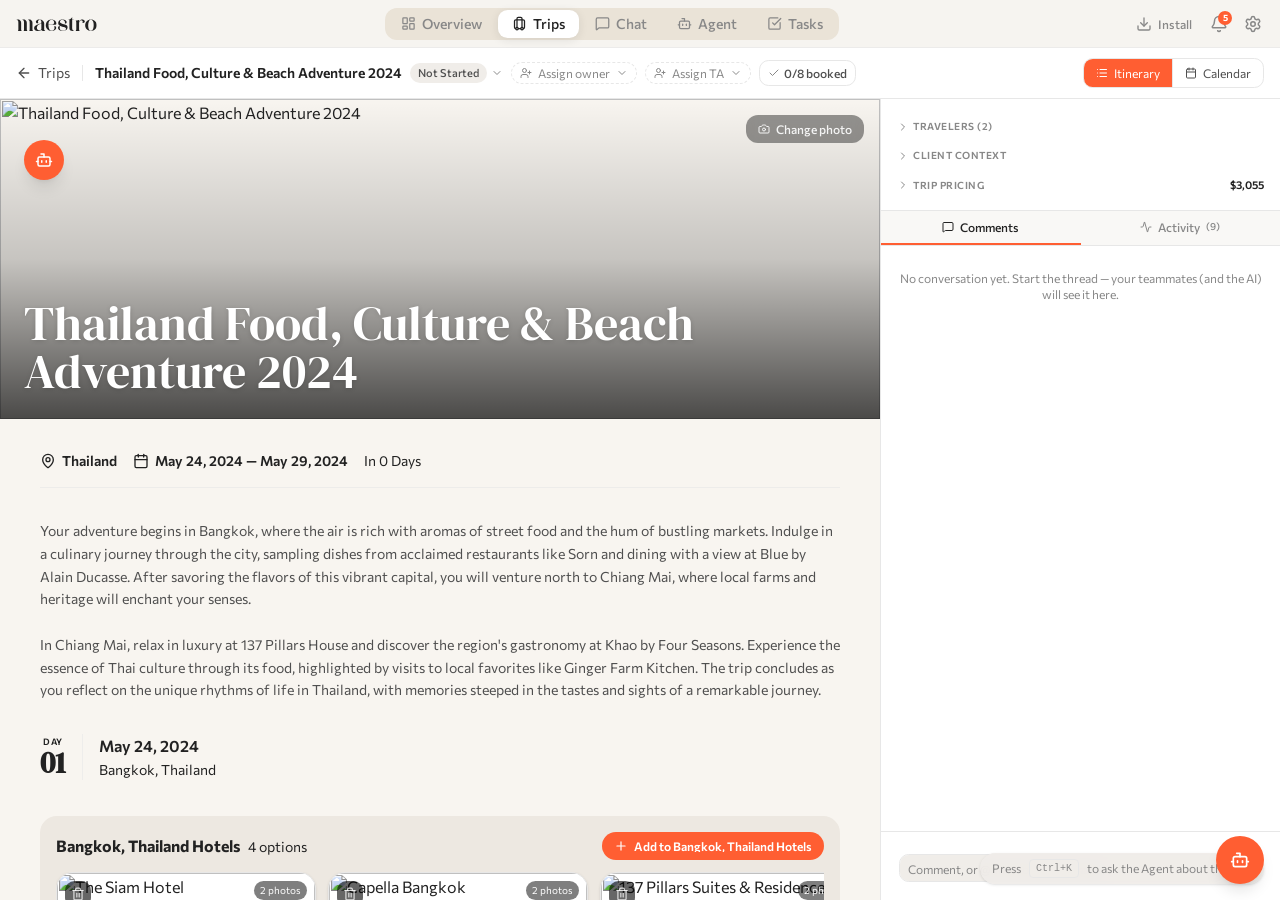
==== index.html @ 4a8b4583 "Initial commit" ====
<html lang="en" class="dark"><head><meta charset="utf-8"><meta name="viewport" content="width=device-width, initial-scale=1"><link rel="preload" as="image" href="/assets/earth-light-D3Rt4e76.png"><link rel="preload" as="image" href="/assets/earth-dark-CF5ByHgt.png"><link rel="stylesheet" href="app-L9EWFWjM.css" data-precedence="default"><title>Maestro Conductor</title><meta name="theme-color" content="#FF5E32"><meta name="apple-mobile-web-app-capable" content="yes"><meta name="apple-mobile-web-app-status-bar-style" content="default"><meta name="apple-mobile-web-app-title" content="Maestro"><link rel="modulepreload" href="/assets/index-DjiNEPIh.js"><link rel="modulepreload" href="/assets/chunk-BNv3lrIs.js"><link rel="modulepreload" href="/assets/team-D3YypiXw.js"><link rel="modulepreload" href="/assets/cn-DENb96lp.js"><link rel="modulepreload" href="/assets/query-persistence-C5Af79Cg.js"><link rel="modulepreload" href="/assets/resolver-CoIN8ypf.js"><link rel="modulepreload" href="/assets/telemetry-BQoRFAgi.js"><link rel="modulepreload" href="/assets/api-client-C1f3qM72.js"><link rel="modulepreload" href="/assets/pusher-BHmBbHQa.js"><link rel="modulepreload" href="/assets/id-VlZxowJn.js"><link rel="modulepreload" href="/assets/memberRole-BFbpVfz5.js"><link rel="modulepreload" href="/assets/src-CtIy0vEg.js"><link rel="modulepreload" href="/assets/timeoutManager-HRuS8-fX.js"><link rel="modulepreload" href="/assets/differenceInCalendarDays-0GhJA56y.js"><link rel="modulepreload" href="/assets/schemas-D-mgeNgF.js"><link rel="preconnect" href="https://fonts.googleapis.com"><link rel="preconnect" href="https://fonts.gstatic.com" crossorigin="anonymous"><link rel="icon" type="image/png" href="/favicon.png"><link rel="manifest" href="/manifest.webmanifest"><link rel="apple-touch-icon" sizes="180x180" href="/apple-touch-icon-180.png"><link rel="preconnect" href="https://api.mapbox.com" crossorigin="anonymous"><link rel="preconnect" href="https://us.i.posthog.com" crossorigin="anonymous"><link rel="dns-prefetch" href="https://events.mapbox.com"><script>(function(){try{var stored=window.localStorage.getItem('maestro-theme');var mode=(stored==='light'||stored==='dark'||stored==='system')?stored:'system';var prefersDark=window.matchMedia('(prefers-color-scheme: dark)').matches;var resolved=mode==='system'?(prefersDark?'dark':'light'):mode;document.documentElement.classList.toggle('dark',resolved==='dark');}catch(e){}try{document.documentElement.classList.toggle('reading-mode',window.localStorage.getItem('maestro-reading-mode')==='true');}catch(e){}})();</script><script src="chrome-extension://liecbddmkiiihnedobmlmillhodjkdmb/js/recordConsoleEvents.js"></script><style type="text/css">[data-sonner-toaster][dir=ltr],html[dir=ltr]{--toast-icon-margin-start:-3px;--toast-icon-margin-end:4px;--toast-svg-margin-start:-1px;--toast-svg-margin-end:0px;--toast-button-margin-start:auto;--toast-button-margin-end:0;--toast-close-button-start:0;--toast-close-button-end:unset;--toast-close-button-transform:translate(-35%, -35%)}[data-sonner-toaster][dir=rtl],html[dir=rtl]{--toast-icon-margin-start:4px;--toast-icon-margin-end:-3px;--toast-svg-margin-start:0px;--toast-svg-margin-end:-1px;--toast-button-margin-start:0;--toast-button-margin-end:auto;--toast-close-button-start:unset;--toast-close-button-end:0;--toast-close-button-transform:translate(35%, -35%)}[data-sonner-toaster]{position:fixed;width:var(--width);font-family:ui-sans-serif,system-ui,-apple-system,BlinkMacSystemFont,Segoe UI,Roboto,Helvetica Neue,Arial,Noto Sans,sans-serif,Apple Color Emoji,Segoe UI Emoji,Segoe UI Symbol,Noto Color Emoji;--gray1:hsl(0, 0%, 99%);--gray2:hsl(0, 0%, 97.3%);--gray3:hsl(0, 0%, 95.1%);--gray4:hsl(0, 0%, 93%);--gray5:hsl(0, 0%, 90.9%);--gray6:hsl(0, 0%, 88.7%);--gray7:hsl(0, 0%, 85.8%);--gray8:hsl(0, 0%, 78%);--gray9:hsl(0, 0%, 56.1%);--gray10:hsl(0, 0%, 52.3%);--gray11:hsl(0, 0%, 43.5%);--gray12:hsl(0, 0%, 9%);--border-radius:8px;box-sizing:border-box;padding:0;margin:0;list-style:none;outline:0;z-index:999999999;transition:transform .4s ease}@media (hover:none) and (pointer:coarse){[data-sonner-toaster][data-lifted=true]{transform:none}}[data-sonner-toaster][data-x-position=right]{right:var(--offset-right)}[data-sonner-toaster][data-x-position=left]{left:var(--offset-left)}[data-sonner-toaster][data-x-position=center]{left:50%;transform:translateX(-50%)}[data-sonner-toaster][data-y-position=top]{top:var(--offset-top)}[data-sonner-toaster][data-y-position=bottom]{bottom:var(--offset-bottom)}[data-sonner-toast]{--y:translateY(100%);--lift-amount:calc(var(--lift) * var(--gap));z-index:var(--z-index);position:absolute;opacity:0;transform:var(--y);touch-action:none;transition:transform .4s,opacity .4s,height .4s,box-shadow .2s;box-sizing:border-box;outline:0;overflow-wrap:anywhere}[data-sonner-toast][data-styled=true]{padding:16px;background:var(--normal-bg);border:1px solid var(--normal-border);color:var(--normal-text);border-radius:var(--border-radius);box-shadow:0 4px 12px rgba(0,0,0,.1);width:var(--width);font-size:13px;display:flex;align-items:center;gap:6px}[data-sonner-toast]:focus-visible{box-shadow:0 4px 12px rgba(0,0,0,.1),0 0 0 2px rgba(0,0,0,.2)}[data-sonner-toast][data-y-position=top]{top:0;--y:translateY(-100%);--lift:1;--lift-amount:calc(1 * var(--gap))}[data-sonner-toast][data-y-position=bottom]{bottom:0;--y:translateY(100%);--lift:-1;--lift-amount:calc(var(--lift) * var(--gap))}[data-sonner-toast][data-styled=true] [data-description]{font-weight:400;line-height:1.4;color:#3f3f3f}[data-rich-colors=true][data-sonner-toast][data-styled=true] [data-description]{color:inherit}[data-sonner-toaster][data-sonner-theme=dark] [data-description]{color:#e8e8e8}[data-sonner-toast][data-styled=true] [data-title]{font-weight:500;line-height:1.5;color:inherit}[data-sonner-toast][data-styled=true] [data-icon]{display:flex;height:16px;width:16px;position:relative;justify-content:flex-start;align-items:center;flex-shrink:0;margin-left:var(--toast-icon-margin-start);margin-right:var(--toast-icon-margin-end)}[data-sonner-toast][data-promise=true] [data-icon]>svg{opacity:0;transform:scale(.8);transform-origin:center;animation:sonner-fade-in .3s ease forwards}[data-sonner-toast][data-styled=true] [data-icon]>*{flex-shrink:0}[data-sonner-toast][data-styled=true] [data-icon] svg{margin-left:var(--toast-svg-margin-start);margin-right:var(--toast-svg-margin-end)}[data-sonner-toast][data-styled=true] [data-content]{display:flex;flex-direction:column;gap:2px}[data-sonner-toast][data-styled=true] [data-button]{border-radius:4px;padding-left:8px;padding-right:8px;height:24px;font-size:12px;color:var(--normal-bg);background:var(--normal-text);margin-left:var(--toast-button-margin-start);margin-right:var(--toast-button-margin-end);border:none;font-weight:500;cursor:pointer;outline:0;display:flex;align-items:center;flex-shrink:0;transition:opacity .4s,box-shadow .2s}[data-sonner-toast][data-styled=true] [data-button]:focus-visible{box-shadow:0 0 0 2px rgba(0,0,0,.4)}[data-sonner-toast][data-styled=true] [data-button]:first-of-type{margin-left:var(--toast-button-margin-start);margin-right:var(--toast-button-margin-end)}[data-sonner-toast][data-styled=true] [data-cancel]{color:var(--normal-text);background:rgba(0,0,0,.08)}[data-sonner-toaster][data-sonner-theme=dark] [data-sonner-toast][data-styled=true] [data-cancel]{background:rgba(255,255,255,.3)}[data-sonner-toast][data-styled=true] [data-close-button]{position:absolute;left:var(--toast-close-button-start);right:var(--toast-close-button-end);top:0;height:20px;width:20px;display:flex;justify-content:center;align-items:center;padding:0;color:var(--gray12);background:var(--normal-bg);border:1px solid var(--gray4);transform:var(--toast-close-button-transform);border-radius:50%;cursor:pointer;z-index:1;transition:opacity .1s,background .2s,border-color .2s}[data-sonner-toast][data-styled=true] [data-close-button]:focus-visible{box-shadow:0 4px 12px rgba(0,0,0,.1),0 0 0 2px rgba(0,0,0,.2)}[data-sonner-toast][data-styled=true] [data-disabled=true]{cursor:not-allowed}[data-sonner-toast][data-styled=true]:hover [data-close-button]:hover{background:var(--gray2);border-color:var(--gray5)}[data-sonner-toast][data-swiping=true]::before{content:'';position:absolute;left:-100%;right:-100%;height:100%;z-index:-1}[data-sonner-toast][data-y-position=top][data-swiping=true]::before{bottom:50%;transform:scaleY(3) translateY(50%)}[data-sonner-toast][data-y-position=bottom][data-swiping=true]::before{top:50%;transform:scaleY(3) translateY(-50%)}[data-sonner-toast][data-swiping=false][data-removed=true]::before{content:'';position:absolute;inset:0;transform:scaleY(2)}[data-sonner-toast][data-expanded=true]::after{content:'';position:absolute;left:0;height:calc(var(--gap) + 1px);bottom:100%;width:100%}[data-sonner-toast][data-mounted=true]{--y:translateY(0);opacity:1}[data-sonner-toast][data-expanded=false][data-front=false]{--scale:var(--toasts-before) * 0.05 + 1;--y:translateY(calc(var(--lift-amount) * var(--toasts-before))) scale(calc(-1 * var(--scale)));height:var(--front-toast-height)}[data-sonner-toast]>*{transition:opacity .4s}[data-sonner-toast][data-x-position=right]{right:0}[data-sonner-toast][data-x-position=left]{left:0}[data-sonner-toast][data-expanded=false][data-front=false][data-styled=true]>*{opacity:0}[data-sonner-toast][data-visible=false]{opacity:0;pointer-events:none}[data-sonner-toast][data-mounted=true][data-expanded=true]{--y:translateY(calc(var(--lift) * var(--offset)));height:var(--initial-height)}[data-sonner-toast][data-removed=true][data-front=true][data-swipe-out=false]{--y:translateY(calc(var(--lift) * -100%));opacity:0}[data-sonner-toast][data-removed=true][data-front=false][data-swipe-out=false][data-expanded=true]{--y:translateY(calc(var(--lift) * var(--offset) + var(--lift) * -100%));opacity:0}[data-sonner-toast][data-removed=true][data-front=false][data-swipe-out=false][data-expanded=false]{--y:translateY(40%);opacity:0;transition:transform .5s,opacity .2s}[data-sonner-toast][data-removed=true][data-front=false]::before{height:calc(var(--initial-height) + 20%)}[data-sonner-toast][data-swiping=true]{transform:var(--y) translateY(var(--swipe-amount-y,0)) translateX(var(--swipe-amount-x,0));transition:none}[data-sonner-toast][data-swiped=true]{user-select:none}[data-sonner-toast][data-swipe-out=true][data-y-position=bottom],[data-sonner-toast][data-swipe-out=true][data-y-position=top]{animation-duration:.2s;animation-timing-function:ease-out;animation-fill-mode:forwards}[data-sonner-toast][data-swipe-out=true][data-swipe-direction=left]{animation-name:swipe-out-left}[data-sonner-toast][data-swipe-out=true][data-swipe-direction=right]{animation-name:swipe-out-right}[data-sonner-toast][data-swipe-out=true][data-swipe-direction=up]{animation-name:swipe-out-up}[data-sonner-toast][data-swipe-out=true][data-swipe-direction=down]{animation-name:swipe-out-down}@keyframes swipe-out-left{from{transform:var(--y) translateX(var(--swipe-amount-x));opacity:1}to{transform:var(--y) translateX(calc(var(--swipe-amount-x) - 100%));opacity:0}}@keyframes swipe-out-right{from{transform:var(--y) translateX(var(--swipe-amount-x));opacity:1}to{transform:var(--y) translateX(calc(var(--swipe-amount-x) + 100%));opacity:0}}@keyframes swipe-out-up{from{transform:var(--y) translateY(var(--swipe-amount-y));opacity:1}to{transform:var(--y) translateY(calc(var(--swipe-amount-y) - 100%));opacity:0}}@keyframes swipe-out-down{from{transform:var(--y) translateY(var(--swipe-amount-y));opacity:1}to{transform:var(--y) translateY(calc(var(--swipe-amount-y) + 100%));opacity:0}}@media (max-width:600px){[data-sonner-toaster]{position:fixed;right:var(--mobile-offset-right);left:var(--mobile-offset-left);width:100%}[data-sonner-toaster][dir=rtl]{left:calc(var(--mobile-offset-left) * -1)}[data-sonner-toaster] [data-sonner-toast]{left:0;right:0;width:calc(100% - var(--mobile-offset-left) * 2)}[data-sonner-toaster][data-x-position=left]{left:var(--mobile-offset-left)}[data-sonner-toaster][data-y-position=bottom]{bottom:var(--mobile-offset-bottom)}[data-sonner-toaster][data-y-position=top]{top:var(--mobile-offset-top)}[data-sonner-toaster][data-x-position=center]{left:var(--mobile-offset-left);right:var(--mobile-offset-right);transform:none}}[data-sonner-toaster][data-sonner-theme=light]{--normal-bg:#fff;--normal-border:var(--gray4);--normal-text:var(--gray12);--success-bg:hsl(143, 85%, 96%);--success-border:hsl(145, 92%, 87%);--success-text:hsl(140, 100%, 27%);--info-bg:hsl(208, 100%, 97%);--info-border:hsl(221, 91%, 93%);--info-text:hsl(210, 92%, 45%);--warning-bg:hsl(49, 100%, 97%);--warning-border:hsl(49, 91%, 84%);--warning-text:hsl(31, 92%, 45%);--error-bg:hsl(359, 100%, 97%);--error-border:hsl(359, 100%, 94%);--error-text:hsl(360, 100%, 45%)}[data-sonner-toaster][data-sonner-theme=light] [data-sonner-toast][data-invert=true]{--normal-bg:#000;--normal-border:hsl(0, 0%, 20%);--normal-text:var(--gray1)}[data-sonner-toaster][data-sonner-theme=dark] [data-sonner-toast][data-invert=true]{--normal-bg:#fff;--normal-border:var(--gray3);--normal-text:var(--gray12)}[data-sonner-toaster][data-sonner-theme=dark]{--normal-bg:#000;--normal-bg-hover:hsl(0, 0%, 12%);--normal-border:hsl(0, 0%, 20%);--normal-border-hover:hsl(0, 0%, 25%);--normal-text:var(--gray1);--success-bg:hsl(150, 100%, 6%);--success-border:hsl(147, 100%, 12%);--success-text:hsl(150, 86%, 65%);--info-bg:hsl(215, 100%, 6%);--info-border:hsl(223, 43%, 17%);--info-text:hsl(216, 87%, 65%);--warning-bg:hsl(64, 100%, 6%);--warning-border:hsl(60, 100%, 9%);--warning-text:hsl(46, 87%, 65%);--error-bg:hsl(358, 76%, 10%);--error-border:hsl(357, 89%, 16%);--error-text:hsl(358, 100%, 81%)}[data-sonner-toaster][data-sonner-theme=dark] [data-sonner-toast] [data-close-button]{background:var(--normal-bg);border-color:var(--normal-border);color:var(--normal-text)}[data-sonner-toaster][data-sonner-theme=dark] [data-sonner-toast] [data-close-button]:hover{background:var(--normal-bg-hover);border-color:var(--normal-border-hover)}[data-rich-colors=true][data-sonner-toast][data-type=success]{background:var(--success-bg);border-color:var(--success-border);color:var(--success-text)}[data-rich-colors=true][data-sonner-toast][data-type=success] [data-close-button]{background:var(--success-bg);border-color:var(--success-border);color:var(--success-text)}[data-rich-colors=true][data-sonner-toast][data-type=info]{background:var(--info-bg);border-color:var(--info-border);color:var(--info-text)}[data-rich-colors=true][data-sonner-toast][data-type=info] [data-close-button]{background:var(--info-bg);border-color:var(--info-border);color:var(--info-text)}[data-rich-colors=true][data-sonner-toast][data-type=warning]{background:var(--warning-bg);border-color:var(--warning-border);color:var(--warning-text)}[data-rich-colors=true][data-sonner-toast][data-type=warning] [data-close-button]{background:var(--warning-bg);border-color:var(--warning-border);color:var(--warning-text)}[data-rich-colors=true][data-sonner-toast][data-type=error]{background:var(--error-bg);border-color:var(--error-border);color:var(--error-text)}[data-rich-colors=true][data-sonner-toast][data-type=error] [data-close-button]{background:var(--error-bg);border-color:var(--error-border);color:var(--error-text)}.sonner-loading-wrapper{--size:16px;height:var(--size);width:var(--size);position:absolute;inset:0;z-index:10}.sonner-loading-wrapper[data-visible=false]{transform-origin:center;animation:sonner-fade-out .2s ease forwards}.sonner-spinner{position:relative;top:50%;left:50%;height:var(--size);width:var(--size)}.sonner-loading-bar{animation:sonner-spin 1.2s linear infinite;background:var(--gray11);border-radius:6px;height:8%;left:-10%;position:absolute;top:-3.9%;width:24%}.sonner-loading-bar:first-child{animation-delay:-1.2s;transform:rotate(.0001deg) translate(146%)}.sonner-loading-bar:nth-child(2){animation-delay:-1.1s;transform:rotate(30deg) translate(146%)}.sonner-loading-bar:nth-child(3){animation-delay:-1s;transform:rotate(60deg) translate(146%)}.sonner-loading-bar:nth-child(4){animation-delay:-.9s;transform:rotate(90deg) translate(146%)}.sonner-loading-bar:nth-child(5){animation-delay:-.8s;transform:rotate(120deg) translate(146%)}.sonner-loading-bar:nth-child(6){animation-delay:-.7s;transform:rotate(150deg) translate(146%)}.sonner-loading-bar:nth-child(7){animation-delay:-.6s;transform:rotate(180deg) translate(146%)}.sonner-loading-bar:nth-child(8){animation-delay:-.5s;transform:rotate(210deg) translate(146%)}.sonner-loading-bar:nth-child(9){animation-delay:-.4s;transform:rotate(240deg) translate(146%)}.sonner-loading-bar:nth-child(10){animation-delay:-.3s;transform:rotate(270deg) translate(146%)}.sonner-loading-bar:nth-child(11){animation-delay:-.2s;transform:rotate(300deg) translate(146%)}.sonner-loading-bar:nth-child(12){animation-delay:-.1s;transform:rotate(330deg) translate(146%)}@keyframes sonner-fade-in{0%{opacity:0;transform:scale(.8)}100%{opacity:1;transform:scale(1)}}@keyframes sonner-fade-out{0%{opacity:1;transform:scale(1)}100%{opacity:0;transform:scale(.8)}}@keyframes sonner-spin{0%{opacity:1}100%{opacity:.15}}@media (prefers-reduced-motion){.sonner-loading-bar,[data-sonner-toast],[data-sonner-toast]>*{transition:none!important;animation:none!important}}.sonner-loader{position:absolute;top:50%;left:50%;transform:translate(-50%,-50%);transform-origin:center;transition:opacity .2s,transform .2s}.sonner-loader[data-visible=false]{opacity:0;transform:scale(.8) translate(-50%,-50%)}</style><link rel="modulepreload" as="script" crossorigin="" href="/assets/agent-UGjTIeZP.js"><link rel="modulepreload" as="script" crossorigin="" href="/assets/map-config-CL0_pQDW.js"><link rel="modulepreload" as="script" crossorigin="" href="/assets/TripCard-BvdezAz_.js"><link rel="modulepreload" as="script" crossorigin="" href="/assets/ship-C_2MsI8O.js"><link rel="modulepreload" as="script" crossorigin="" href="/assets/StatusBadgeTask-BlwEjgSL.js"><link rel="modulepreload" as="script" crossorigin="" href="/assets/chat-Da3BIy3g.js"><link rel="modulepreload" as="script" crossorigin="" href="/assets/trips-Bes4rezF.js"><link rel="modulepreload" as="script" crossorigin="" href="/assets/useItineraryV2Enabled-BDABjDRI.js"><link rel="modulepreload" as="script" crossorigin="" href="/assets/trips_._tripId-BI4ErtRX.js"><link rel="modulepreload" as="script" crossorigin="" href="/assets/AgentHotkeyHint-zYkXrrK5.js"><link rel="modulepreload" as="script" crossorigin="" href="/assets/useTripItineraryGenerate-BhZuXAOg.js"><link rel="modulepreload" as="script" crossorigin="" href="/assets/ItineraryListView-C1IsMJ3n.js"><link rel="modulepreload" as="script" crossorigin="" href="/assets/destinations.store-B0xyBhMo.js"><link rel="modulepreload" as="script" crossorigin="" href="/assets/tram-front-DtYLi-3t.js"><link rel="modulepreload" as="script" crossorigin="" href="/assets/BuildWithAiHost-SnV5CBN1.js"><link rel="modulepreload" as="script" crossorigin="" href="/assets/seed-city-stays-BIPYj8Ry.js"></head><body class="font-sans antialiased"><div class="h-screen flex flex-col overflow-hidden bg-maestro-bg pb-14 lg:pb-0"><a href="#main-content" class="sr-only focus-visible:not-sr-only focus-visible:fixed focus-visible:top-2 focus-visible:left-2 focus-visible:z-[100] focus-visible:rounded-md focus-visible:bg-maestro-accent focus-visible:px-4 focus-visible:py-2 focus-visible:text-sm focus-visible:font-medium focus-visible:text-maestro-on-accent focus-visible:shadow-hard-2">Skip to content</a><header role="banner" class="h-12 border-b border-maestro-border/60 bg-maestro-bg hidden lg:flex items-center px-3 shrink-0 z-50"><div class="flex items-center gap-2"><svg viewBox="0 0 98 17" fill="none" xmlns="http://www.w3.org/2000/svg" class="w-auto h-3.5 ml-1 text-maestro-text-primary" aria-label="Maestro" role="img"><g clip-path="url(#maestro-wordmark-clip)"><path d="M14.9285 3.51357C16.2592 3.51357 16.606 4.64034 16.606 6.86346V15.0521C16.606 15.543 16.5275 15.9631 16.3704 16.3005C16.1599 16.7582 16.0355 16.89 15.951 16.9537C15.9347 16.9667 15.9184 16.9783 15.9021 16.9899H20.733C20.6871 16.9508 20.6352 16.9001 20.5789 16.8378C20.4885 16.7379 20.4011 16.6206 20.3226 16.4873C20.2396 16.3497 20.167 16.1528 20.0988 15.8892C20.0336 15.6328 19.9995 15.3504 19.9995 15.0535V7.1676C19.9995 6.39711 19.8602 5.70917 19.5861 5.12407C19.3149 4.5462 18.9577 4.10157 18.528 3.80178C18.0879 3.49619 17.6211 3.2775 17.1439 3.15295C16.6667 3.02984 16.1896 2.99653 15.7258 3.05301C14.9967 3.14715 14.3313 3.44116 13.7371 3.93213C14.1209 3.65405 14.518 3.51502 14.927 3.51502L14.9285 3.51357Z" fill="currentColor"></path><path d="M8.06009 3.51357C9.39082 3.51357 9.73758 4.64034 9.73758 6.86346V15.0521C9.73758 15.543 9.65904 15.9631 9.50196 16.3005C9.29153 16.7582 9.16706 16.89 9.08259 16.9537C9.06629 16.9667 9.04999 16.9783 9.03369 16.9899H13.8646C13.8187 16.9508 13.7668 16.9001 13.7105 16.8378C13.6201 16.7379 13.5327 16.6206 13.4541 16.4873C13.3712 16.3497 13.2986 16.1528 13.2304 15.8892C13.1652 15.6328 13.1311 15.3504 13.1311 15.0535V7.1676C13.1311 6.39711 12.9918 5.70917 12.7177 5.12407C12.4465 4.5462 12.0893 4.10157 11.6596 3.80178C11.2195 3.49619 10.7527 3.2775 10.2755 3.15295C9.79834 3.02984 9.32117 2.99653 8.85734 3.05301C8.12825 3.14715 7.46289 3.44116 6.86865 3.93213C7.25246 3.65405 7.64961 3.51502 8.05861 3.51502L8.06009 3.51357Z" fill="currentColor"></path><path d="M1.18997 3.51357C2.5207 3.51357 2.86746 4.64034 2.86746 6.86346V15.0521C2.86746 15.543 2.78892 15.9631 2.63184 16.3005C2.42142 16.7582 2.29694 16.89 2.21247 16.9537C2.19617 16.9667 2.17987 16.9783 2.16357 16.9899H6.99451C6.94857 16.9508 6.89671 16.9001 6.8404 16.8378C6.75 16.7379 6.66257 16.6206 6.58403 16.4873C6.50105 16.3497 6.42843 16.1528 6.36027 15.8892C6.29506 15.6328 6.26098 15.3504 6.26098 15.0535V7.1676C6.26098 6.39711 6.12168 5.70917 5.84753 5.12407C5.57635 4.5462 5.21921 4.10157 4.78947 3.80178C4.34935 3.49619 3.88255 3.2775 3.40539 3.15295C2.92822 3.02984 2.45105 2.99653 1.98722 3.05301C1.25814 3.14715 0.592771 3.44116 -0.00146484 3.93213C0.382343 3.65405 0.779489 3.51502 1.18849 3.51502L1.18997 3.51357Z" fill="currentColor"></path><path d="M70.0029 16.3526C70.1629 16.3526 70.3437 16.3237 70.5438 16.2643C70.5438 16.2643 69.9984 16.9986 68.5299 16.9986C64.7363 16.9986 64.8637 14.0411 64.8637 13.0925V3.78872H63.5952L63.8427 3.28906C66.7724 3.28906 68.2291 0 68.2291 0V3.28906H70.2118L69.9644 3.78872H68.2291L68.1994 13.3286C68.1994 15.3446 68.8011 16.3526 70.0029 16.3526Z" fill="currentColor"></path><path d="M83.5695 5.58172C83.5695 7.19367 81.6016 7.70926 80.5821 7.13284C81.7157 5.87862 80.8088 3.96978 79.1772 3.96978C78.9416 3.96978 78.706 4.02336 78.4852 4.10012C77.5886 4.41295 76.9707 5.34131 76.6284 6.88373L76.5958 6.96049V14.9159C76.5958 16.173 77.3767 17 77.3767 17.0015H72.4198C72.4198 17.0015 73.2008 16.0847 73.2008 14.9159V6.99091C73.2008 4.77792 72.2998 4.37675 72.2998 4.37675C74.5375 4.37675 76.5958 3.29053 76.5958 3.29053V5.728C76.6151 5.66862 76.6432 5.58172 76.6758 5.47744C76.7084 5.37317 76.8032 5.18634 76.9633 4.91406C77.1233 4.64323 77.2997 4.39847 77.4908 4.17978C77.682 3.96109 77.9606 3.7424 78.3237 3.5237C78.6867 3.30501 79.0913 3.16453 79.5403 3.1008C80.2872 2.95453 81.0444 3.0226 81.812 3.30356C83.5414 3.93647 83.5681 5.1371 83.5681 5.58317L83.5695 5.58172Z" fill="currentColor"></path><path d="M96.041 5.02994C97.3465 6.32761 98 7.983 98 9.99757C98 12.0121 97.3465 13.6893 96.041 15.0246C94.7547 16.3411 93.0713 17 90.9892 17C88.9072 17 87.2638 16.3411 85.9375 15.0246C84.6512 13.6675 84.0081 11.9919 84.0081 9.99757C84.0081 8.00328 84.6512 6.34644 85.9375 5.02994C87.243 3.69317 88.9279 3.02551 90.9892 3.02551C93.0505 3.02551 94.7354 3.69462 96.041 5.02994ZM93.7752 14.0064C94.1427 12.9289 94.3264 11.6023 94.3264 10.0265C94.3472 8.37114 94.1634 6.98948 93.7752 5.88154C93.3869 4.7736 92.8356 4.04076 92.1214 3.68159C91.7954 3.502 91.4367 3.41221 91.05 3.41221C89.9875 3.41221 89.1665 3.98138 88.5856 5.11829C88.0032 6.25519 87.7024 7.87148 87.6831 9.96571C87.6831 10.2858 87.6979 10.6594 87.7291 11.0881C87.7602 11.5168 87.8313 12.1251 87.9439 12.913C88.0566 13.7008 88.2848 14.4192 88.633 15.068C88.9798 15.7169 89.408 16.1702 89.9193 16.4294C90.226 16.5699 90.5624 16.6496 90.9299 16.6684C92.2562 16.6684 93.2061 15.7806 93.7781 14.005L93.7752 14.0064Z" fill="currentColor"></path><path d="M59.3644 9.00544C58.7183 8.86785 57.5876 8.58109 55.9708 8.14661C54.4356 7.7324 53.5672 6.95322 53.3657 5.80762C53.2649 5.15589 53.4709 4.59396 53.9866 4.12037C54.4934 3.65402 55.1706 3.41939 56.0197 3.4107C59.0502 3.47443 60.0475 6.48397 59.2621 7.87578C59.8786 8.28709 61.851 7.94095 61.5012 5.82066C61.2049 4.02623 58.9761 2.46932 55.1262 3.07615C55.0906 3.08194 53.8606 3.34264 52.9419 4.00016C52.0335 4.65189 51.4881 5.58893 51.3059 6.81273C51.1443 7.75991 51.3014 8.60861 51.7756 9.35882C52.2498 10.109 52.9715 10.6521 53.9421 10.9867C54.7898 11.2633 55.9116 11.5993 57.3045 11.9933C57.3846 12.0135 57.4957 12.0425 57.638 12.0816C58.8087 12.3973 59.6222 12.6841 60.0771 12.9404C60.5321 13.1968 60.7588 13.6124 60.7588 14.1845C60.7588 14.8551 60.4002 15.4474 59.683 15.9616C58.9657 16.4757 58.0618 16.7321 56.9711 16.7321C52.8559 16.7321 52.481 12.9897 53.5791 11.6167C53.0367 11.1141 51.0332 11.1504 51.0332 13.2967C51.0332 15.1143 52.9819 16.9971 56.8792 16.9971C57.7476 16.9971 58.5256 16.8885 59.2117 16.6712C59.8978 16.454 60.4432 16.1933 60.8477 15.8863C61.2508 15.5807 61.5901 15.22 61.8628 14.8058C62.1355 14.3916 62.3222 14.0267 62.423 13.7109C62.5237 13.3952 62.5845 13.0896 62.6052 12.7927C62.7875 10.8187 61.7057 9.55579 59.3644 9.00254V9.00544Z" fill="currentColor"></path><path d="M46.257 11.6182C47.3551 12.9912 46.9595 16.7336 43.1732 16.7336C40.8422 16.7336 39.4048 14.3019 39.4048 9.50371H46.912C48.3628 9.48778 49.0534 8.84619 48.9822 7.57604C48.9452 6.597 48.4488 5.63534 47.4929 4.6925C46.5371 3.74822 45.2583 3.20656 43.6578 3.06752C42.0218 2.89952 40.6081 3.23697 39.4167 4.07843C37.8325 5.17623 36.8234 6.64479 36.3877 8.48701C35.9283 10.4248 36.1728 12.1888 37.1212 13.7776C38.8965 16.7553 42.2737 17.0087 42.9569 17C46.8557 17 48.8029 15.1173 48.8029 13.2997C48.8029 11.1533 46.7994 11.1171 46.257 11.6197V11.6182ZM40.2539 5.22547C40.8674 4.11174 41.6884 3.50635 42.7168 3.41077C44.6418 3.2529 45.8273 4.17256 46.2734 6.1712C46.4319 6.88666 46.2822 7.5297 45.8229 8.10177C45.3635 8.67384 44.7633 8.96495 44.0194 8.97798L39.4019 9.08081C39.3559 7.62383 39.6404 6.3392 40.2539 5.22547Z" fill="currentColor"></path><path d="M34.2257 15.0304V7.62381C34.2257 6.41739 33.7144 5.35 32.6919 4.41875C31.6694 3.48895 30.318 3.02405 28.639 3.02405C26.5273 3.02405 23.8881 3.63667 24.1266 6.0249C24.2867 7.6296 26.2932 7.93229 27.2519 7.26174C25.9998 6.12049 26.9941 3.37888 28.7309 3.37888C29.2569 3.37888 29.6867 3.53674 30.0216 3.85392C30.355 4.17109 30.5684 4.51144 30.6588 4.87786C30.7492 5.24427 30.7951 5.63386 30.7951 6.04952V6.22766C30.7951 6.68242 30.5877 7.08794 30.1727 7.44422C29.7578 7.8005 29.2362 8.08726 28.6094 8.3045C27.981 8.52175 27.2934 8.77954 26.5451 9.07644C25.7967 9.37334 25.0928 9.68038 24.4349 9.9961C23.7769 10.3133 23.2197 10.768 22.7648 11.3604C22.3099 11.9542 22.052 12.6465 21.9913 13.4372C21.9305 14.5249 22.3202 15.391 23.1605 16.034C24.0007 16.6771 24.9254 16.9986 25.939 16.9986C26.8785 16.9986 28.9013 17.029 30.7966 15.6633C31.8784 17.4229 34.7014 17.2115 35.6705 16.2643C35.6705 16.2643 34.2272 16.3816 34.2272 15.0289L34.2257 15.0304ZM30.7951 14.9521C30.2083 15.6835 29.4748 16.0789 28.5945 16.1383C27.7143 16.1977 26.9496 15.9413 26.3021 15.3664C25.6545 14.7928 25.3314 14.0513 25.3314 13.1403C25.3314 12.409 25.4929 11.7601 25.8175 11.1967C26.1405 10.6334 26.5466 10.1786 27.0311 9.83245C27.5172 9.48631 28.0122 9.18941 28.519 8.94175C29.0243 8.69409 29.4955 8.45223 29.9312 8.21471C30.3654 7.97719 30.6544 7.74981 30.7966 7.53257V14.9507L30.7951 14.9521Z" fill="currentColor"></path></g><defs><clipPath id="maestro-wordmark-clip"><rect width="98" height="17" fill="currentColor"></rect></clipPath></defs></svg></div><div class="flex-1 flex justify-center"><div role="navigation" aria-label="App modes" class="flex bg-maestro-surface-raised rounded-lg p-0.5 gap-0.5"><a class="relative flex items-center gap-1.5 px-3.5 py-1 rounded-md text-sm font-medium transition-all duration-150 focus-visible:outline-none focus-visible:ring-2 focus-visible:ring-maestro-accent/40 focus-visible:ring-offset-1 text-maestro-text-tertiary hover:text-maestro-text-secondary" href="/overview"><svg xmlns="http://www.w3.org/2000/svg" width="15" height="15" viewBox="0 0 24 24" fill="none" stroke="currentColor" stroke-width="2" stroke-linecap="round" stroke-linejoin="round" class="lucide lucide-layout-dashboard" aria-hidden="true"><rect width="7" height="9" x="3" y="3" rx="1"></rect><rect width="7" height="5" x="14" y="3" rx="1"></rect><rect width="7" height="9" x="14" y="12" rx="1"></rect><rect width="7" height="5" x="3" y="16" rx="1"></rect></svg>Overview</a><a href="/trips" class="relative flex items-center gap-1.5 px-3.5 py-1 rounded-md text-sm font-medium transition-all duration-150 focus-visible:outline-none focus-visible:ring-2 focus-visible:ring-maestro-accent/40 focus-visible:ring-offset-1 bg-maestro-card text-maestro-text-primary shadow-hard-5 active" data-status="active" aria-current="page"><svg xmlns="http://www.w3.org/2000/svg" width="15" height="15" viewBox="0 0 24 24" fill="none" stroke="currentColor" stroke-width="2" stroke-linecap="round" stroke-linejoin="round" class="lucide lucide-luggage" aria-hidden="true"><path d="M6 20a2 2 0 0 1-2-2V8a2 2 0 0 1 2-2h12a2 2 0 0 1 2 2v10a2 2 0 0 1-2 2"></path><path d="M8 18V4a2 2 0 0 1 2-2h4a2 2 0 0 1 2 2v14"></path><path d="M10 20h4"></path><circle cx="16" cy="20" r="2"></circle><circle cx="8" cy="20" r="2"></circle></svg>Trips</a><a href="/chat" class="relative flex items-center gap-1.5 px-3.5 py-1 rounded-md text-sm font-medium transition-all duration-150 focus-visible:outline-none focus-visible:ring-2 focus-visible:ring-maestro-accent/40 focus-visible:ring-offset-1 text-maestro-text-tertiary hover:text-maestro-text-secondary"><svg xmlns="http://www.w3.org/2000/svg" width="15" height="15" viewBox="0 0 24 24" fill="none" stroke="currentColor" stroke-width="2" stroke-linecap="round" stroke-linejoin="round" class="lucide lucide-message-square" aria-hidden="true"><path d="M22 17a2 2 0 0 1-2 2H6.828a2 2 0 0 0-1.414.586l-2.202 2.202A.71.71 0 0 1 2 21.286V5a2 2 0 0 1 2-2h16a2 2 0 0 1 2 2z"></path></svg>Chat</a><a href="/agent" class="relative flex items-center gap-1.5 px-3.5 py-1 rounded-md text-sm font-medium transition-all duration-150 focus-visible:outline-none focus-visible:ring-2 focus-visible:ring-maestro-accent/40 focus-visible:ring-offset-1 text-maestro-text-tertiary hover:text-maestro-text-secondary"><svg xmlns="http://www.w3.org/2000/svg" width="15" height="15" viewBox="0 0 24 24" fill="none" stroke="currentColor" stroke-width="2" stroke-linecap="round" stroke-linejoin="round" class="lucide lucide-bot" aria-hidden="true"><path d="M12 8V4H8"></path><rect width="16" height="12" x="4" y="8" rx="2"></rect><path d="M2 14h2"></path><path d="M20 14h2"></path><path d="M15 13v2"></path><path d="M9 13v2"></path></svg>Agent</a><a href="/tasks" class="relative flex items-center gap-1.5 px-3.5 py-1 rounded-md text-sm font-medium transition-all duration-150 focus-visible:outline-none focus-visible:ring-2 focus-visible:ring-maestro-accent/40 focus-visible:ring-offset-1 text-maestro-text-tertiary hover:text-maestro-text-secondary"><svg xmlns="http://www.w3.org/2000/svg" width="15" height="15" viewBox="0 0 24 24" fill="none" stroke="currentColor" stroke-width="2" stroke-linecap="round" stroke-linejoin="round" class="lucide lucide-square-check-big" aria-hidden="true"><path d="M21 10.656V19a2 2 0 0 1-2 2H5a2 2 0 0 1-2-2V5a2 2 0 0 1 2-2h12.344"></path><path d="m9 11 3 3L22 4"></path></svg>Tasks</a></div></div><div class="flex items-center gap-1"><button type="button" class="inline-flex items-center gap-1.5 px-2 py-1 text-maestro-text-tertiary hover:text-maestro-text-primary hover:bg-maestro-surface-raised rounded-md transition-colors animate-pulse text-maestro-accent" aria-label="Install Conductor" title="Install Conductor"><svg xmlns="http://www.w3.org/2000/svg" width="16" height="16" viewBox="0 0 24 24" fill="none" stroke="currentColor" stroke-width="2" stroke-linecap="round" stroke-linejoin="round" class="lucide lucide-download" aria-hidden="true"><path d="M12 15V3"></path><path d="M21 15v4a2 2 0 0 1-2 2H5a2 2 0 0 1-2-2v-4"></path><path d="m7 10 5 5 5-5"></path></svg><span class="text-xs font-medium hidden lg:inline">Install</span></button><div class="relative"><button class="relative p-1.5 text-maestro-text-tertiary hover:text-maestro-text-primary hover:bg-maestro-surface-raised rounded-md transition-colors focus-visible:outline-none focus-visible:ring-2 focus-visible:ring-maestro-accent/40 focus-visible:ring-offset-1" aria-label="Notifications" aria-expanded="false"><svg xmlns="http://www.w3.org/2000/svg" width="18" height="18" viewBox="0 0 24 24" fill="none" stroke="currentColor" stroke-width="2" stroke-linecap="round" stroke-linejoin="round" class="lucide lucide-bell" aria-hidden="true"><path d="M10.268 21a2 2 0 0 0 3.464 0"></path><path d="M3.262 15.326A1 1 0 0 0 4 17h16a1 1 0 0 0 .74-1.673C19.41 13.956 18 12.499 18 8A6 6 0 0 0 6 8c0 4.499-1.411 5.956-2.738 7.326"></path></svg><span class="absolute top-0.5 right-0.5 w-3.5 h-3.5 bg-maestro-accent text-maestro-on-accent text-[9px] font-bold rounded-full flex items-center justify-center">5</span></button></div><button class="p-1.5 text-maestro-text-tertiary hover:text-maestro-text-primary hover:bg-maestro-surface-raised rounded-md transition-colors focus-visible:outline-none focus-visible:ring-2 focus-visible:ring-maestro-accent/40 focus-visible:ring-offset-1" aria-label="Settings and account" type="button" tabindex="0" aria-haspopup="menu" id="base-ui-_R_3u9aq_" data-slot="dropdown-menu-trigger" aria-expanded="false"><svg xmlns="http://www.w3.org/2000/svg" width="18" height="18" viewBox="0 0 24 24" fill="none" stroke="currentColor" stroke-width="2" stroke-linecap="round" stroke-linejoin="round" class="lucide lucide-settings" aria-hidden="true"><path d="M9.671 4.136a2.34 2.34 0 0 1 4.659 0 2.34 2.34 0 0 0 3.319 1.915 2.34 2.34 0 0 1 2.33 4.033 2.34 2.34 0 0 0 0 3.831 2.34 2.34 0 0 1-2.33 4.033 2.34 2.34 0 0 0-3.319 1.915 2.34 2.34 0 0 1-4.659 0 2.34 2.34 0 0 0-3.32-1.915 2.34 2.34 0 0 1-2.33-4.033 2.34 2.34 0 0 0 0-3.831A2.34 2.34 0 0 1 6.35 6.051a2.34 2.34 0 0 0 3.319-1.915"></path><circle cx="12" cy="12" r="3"></circle></svg></button></div></header><main id="main-content" tabindex="-1" class="flex-1 flex flex-col min-h-0 focus:outline-none"><div class="flex-1 flex flex-col overflow-hidden bg-maestro-bg"><div class="flex items-center gap-3 px-4 py-2.5 border-b border-maestro-border bg-maestro-card shrink-0"><a aria-label="Back to trips" class="flex items-center gap-1.5 text-sm text-maestro-text-secondary hover:text-maestro-text-primary transition-colors active" href="/trips" data-status="active" aria-current="page"><svg xmlns="http://www.w3.org/2000/svg" width="16" height="16" viewBox="0 0 24 24" fill="none" stroke="currentColor" stroke-width="2" stroke-linecap="round" stroke-linejoin="round" class="lucide lucide-arrow-left" aria-hidden="true"><path d="m12 19-7-7 7-7"></path><path d="M19 12H5"></path></svg><span class="hidden sm:inline">Trips</span></a><div class="h-4 w-px bg-maestro-border"></div><div class="flex items-center gap-2 min-w-0 flex-1"><h1 class="font-sans text-sm font-semibold text-maestro-text-primary truncate">Thailand Food, Culture &amp; Beach Adventure 2024</h1><button type="button" tabindex="0" aria-haspopup="menu" id="base-ui-_r_4u_" data-slot="dropdown-menu-trigger" aria-label="Trip status: trip_received. Click to change." title="Change status" class="inline-flex items-center gap-1 rounded-md hover:bg-maestro-surface/60 transition-colors cursor-pointer -mx-1 px-1 py-0.5 outline-none" aria-expanded="false"><span class="inline-flex items-center font-medium rounded-full gap-1 bg-maestro-surface text-maestro-text-secondary px-2 py-0.5 text-[11px]">Not Started</span><svg xmlns="http://www.w3.org/2000/svg" width="12" height="12" viewBox="0 0 24 24" fill="none" stroke="currentColor" stroke-width="2" stroke-linecap="round" stroke-linejoin="round" class="lucide lucide-chevron-down text-maestro-text-tertiary" aria-hidden="true"><path d="m6 9 6 6 6-6"></path></svg></button><div class="relative"><button type="button" aria-haspopup="listbox" aria-expanded="false" class="inline-flex items-center gap-1.5 px-2 py-0.5 rounded-full border text-xs transition-colors cursor-pointer border-dashed border-maestro-border hover:border-maestro-border-hover text-maestro-text-tertiary hover:text-maestro-text-secondary" title="Assign owner"><svg xmlns="http://www.w3.org/2000/svg" width="12" height="12" viewBox="0 0 24 24" fill="none" stroke="currentColor" stroke-width="2" stroke-linecap="round" stroke-linejoin="round" class="lucide lucide-user-plus" aria-hidden="true"><path d="M16 21v-2a4 4 0 0 0-4-4H6a4 4 0 0 0-4 4v2"></path><circle cx="9" cy="7" r="4"></circle><line x1="19" x2="19" y1="8" y2="14"></line><line x1="22" x2="16" y1="11" y2="11"></line></svg><span>Assign owner</span><svg xmlns="http://www.w3.org/2000/svg" width="12" height="12" viewBox="0 0 24 24" fill="none" stroke="currentColor" stroke-width="2" stroke-linecap="round" stroke-linejoin="round" class="lucide lucide-chevron-down text-maestro-text-tertiary transition-transform" aria-hidden="true"><path d="m6 9 6 6 6-6"></path></svg></button></div><div class="relative"><button type="button" aria-haspopup="listbox" aria-expanded="false" class="inline-flex items-center gap-1.5 px-2 py-0.5 rounded-full border text-xs transition-colors cursor-pointer border-dashed border-maestro-border hover:border-maestro-border-hover text-maestro-text-tertiary hover:text-maestro-text-secondary" title="Assign TAs"><svg xmlns="http://www.w3.org/2000/svg" width="12" height="12" viewBox="0 0 24 24" fill="none" stroke="currentColor" stroke-width="2" stroke-linecap="round" stroke-linejoin="round" class="lucide lucide-user-plus" aria-hidden="true"><path d="M16 21v-2a4 4 0 0 0-4-4H6a4 4 0 0 0-4 4v2"></path><circle cx="9" cy="7" r="4"></circle><line x1="19" x2="19" y1="8" y2="14"></line><line x1="22" x2="16" y1="11" y2="11"></line></svg><span>Assign TA</span><svg xmlns="http://www.w3.org/2000/svg" width="12" height="12" viewBox="0 0 24 24" fill="none" stroke="currentColor" stroke-width="2" stroke-linecap="round" stroke-linejoin="round" class="lucide lucide-chevron-down text-maestro-text-tertiary transition-transform" aria-hidden="true"><path d="m6 9 6 6 6-6"></path></svg></button></div><span class="inline-flex items-center gap-1 rounded-md border border-maestro-border px-2 py-1 text-xs font-medium text-maestro-text-secondary"><svg xmlns="http://www.w3.org/2000/svg" width="12" height="12" viewBox="0 0 24 24" fill="none" stroke="currentColor" stroke-width="2" stroke-linecap="round" stroke-linejoin="round" class="lucide lucide-check text-maestro-text-tertiary" aria-hidden="true"><path d="M20 6 9 17l-5-5"></path></svg>0/8 booked</span></div><div class="inline-flex items-center rounded-md border border-maestro-border overflow-hidden text-xs shrink-0"><button type="button" class="flex items-center gap-1.5 px-3 py-1.5 transition-colors bg-maestro-accent text-maestro-on-accent"><svg xmlns="http://www.w3.org/2000/svg" width="12" height="12" viewBox="0 0 24 24" fill="none" stroke="currentColor" stroke-width="2" stroke-linecap="round" stroke-linejoin="round" class="lucide lucide-list" aria-hidden="true"><path d="M3 5h.01"></path><path d="M3 12h.01"></path><path d="M3 19h.01"></path><path d="M8 5h13"></path><path d="M8 12h13"></path><path d="M8 19h13"></path></svg>Itinerary</button><button type="button" class="flex items-center gap-1.5 px-3 py-1.5 transition-colors border-l border-maestro-border text-maestro-text-secondary hover:bg-maestro-surface"><svg xmlns="http://www.w3.org/2000/svg" width="12" height="12" viewBox="0 0 24 24" fill="none" stroke="currentColor" stroke-width="2" stroke-linecap="round" stroke-linejoin="round" class="lucide lucide-calendar" aria-hidden="true"><path d="M8 2v4"></path><path d="M16 2v4"></path><rect width="18" height="18" x="3" y="4" rx="2"></rect><path d="M3 10h18"></path></svg>Calendar</button></div></div><div class="flex-1 flex overflow-hidden"><div class="flex-1 min-w-0 flex flex-col overflow-hidden"><div class="flex-1 overflow-y-auto"><div class="relative flex-1 overflow-y-auto bg-[#f8f5f0] dark:bg-maestro-bg"><div class="relative w-full h-64 md:h-80 overflow-hidden"><img alt="Thailand Food, Culture &amp; Beach Adventure 2024" class="w-full h-full object-cover" src="https://images.unsplash.com/photo-1552465011-b4e21bf6e79a?crop=entropy&amp;cs=tinysrgb&amp;fit=max&amp;fm=jpg&amp;ixid=M3w3NjMwNDZ8MHwxfHNlYXJjaHwzfHx0aGFpbGFuZHxlbnwwfDB8fHwxNzc5NzYxNzQ5fDA&amp;ixlib=rb-4.1.0&amp;q=80&amp;w=1080"><div class="absolute inset-0 bg-gradient-to-t from-maestro-overlay/70 via-maestro-overlay/20 to-transparent"></div><div class="absolute bottom-0 left-0 right-0 px-6 pb-6"><div class="max-w-[900px] mx-auto"><div class="group/title flex items-end gap-2"><h1 class="text-4xl md:text-5xl text-white drop-shadow-sm">Thailand Food, Culture &amp; Beach Adventure 2024</h1><button type="button" class="mb-2 opacity-0 group-hover/title:opacity-100 transition-opacity" aria-label="Edit trip title"><svg xmlns="http://www.w3.org/2000/svg" width="16" height="16" viewBox="0 0 24 24" fill="none" stroke="currentColor" stroke-width="2" stroke-linecap="round" stroke-linejoin="round" class="lucide lucide-pencil text-white/70 hover:text-white" aria-hidden="true"><path d="M21.174 6.812a1 1 0 0 0-3.986-3.987L3.842 16.174a2 2 0 0 0-.5.83l-1.321 4.352a.5.5 0 0 0 .623.622l4.353-1.32a2 2 0 0 0 .83-.497z"></path><path d="m15 5 4 4"></path></svg></button></div></div></div><button type="button" class="absolute top-4 right-4 flex items-center gap-1.5 px-3 py-1.5 rounded-lg bg-maestro-overlay/40 backdrop-blur-sm text-white/90 text-xs font-medium hover:bg-maestro-overlay/60 transition-colors"><svg xmlns="http://www.w3.org/2000/svg" width="12" height="12" viewBox="0 0 24 24" fill="none" stroke="currentColor" stroke-width="2" stroke-linecap="round" stroke-linejoin="round" class="lucide lucide-camera" aria-hidden="true"><path d="M13.997 4a2 2 0 0 1 1.76 1.05l.486.9A2 2 0 0 0 18.003 7H20a2 2 0 0 1 2 2v9a2 2 0 0 1-2 2H4a2 2 0 0 1-2-2V9a2 2 0 0 1 2-2h1.997a2 2 0 0 0 1.759-1.048l.489-.904A2 2 0 0 1 10.004 4z"></path><circle cx="12" cy="13" r="3"></circle></svg>Change photo</button></div><div class="fixed top-[140px] left-6 z-30 flex flex-col gap-2"><button type="button" class="w-10 h-10 rounded-full bg-maestro-accent text-maestro-on-accent shadow-lg flex items-center justify-center hover:opacity-90 transition-opacity" aria-label="Ask AI"><svg xmlns="http://www.w3.org/2000/svg" width="18" height="18" viewBox="0 0 24 24" fill="none" stroke="currentColor" stroke-width="2" stroke-linecap="round" stroke-linejoin="round" class="lucide lucide-bot" aria-hidden="true"><path d="M12 8V4H8"></path><rect width="16" height="12" x="4" y="8" rx="2"></rect><path d="M2 14h2"></path><path d="M20 14h2"></path><path d="M15 13v2"></path><path d="M9 13v2"></path></svg></button></div><div class="max-w-[900px] mx-auto px-10 py-8 space-y-8"><header class="pb-4 border-b border-maestro-border/60"><div class="flex items-center gap-4 flex-wrap"><div class="flex items-center gap-1.5"><svg xmlns="http://www.w3.org/2000/svg" width="24" height="24" viewBox="0 0 24 24" fill="none" stroke="currentColor" stroke-width="2" stroke-linecap="round" stroke-linejoin="round" class="lucide lucide-map-pin h-4 w-4 text-maestro-text" aria-hidden="true"><path d="M20 10c0 4.993-5.539 10.193-7.399 11.799a1 1 0 0 1-1.202 0C9.539 20.193 4 14.993 4 10a8 8 0 0 1 16 0"></path><circle cx="12" cy="10" r="3"></circle></svg><span class="text-sm font-semibold text-maestro-text">Thailand</span></div><div class="flex items-center gap-1.5"><svg xmlns="http://www.w3.org/2000/svg" width="24" height="24" viewBox="0 0 24 24" fill="none" stroke="currentColor" stroke-width="2" stroke-linecap="round" stroke-linejoin="round" class="lucide lucide-calendar h-4 w-4 text-maestro-text-muted" aria-hidden="true"><path d="M8 2v4"></path><path d="M16 2v4"></path><rect width="18" height="18" x="3" y="4" rx="2"></rect><path d="M3 10h18"></path></svg><span class="text-sm font-semibold text-maestro-text">May 24, 2024 — May 29, 2024</span></div><span class="text-sm text-maestro-text-muted">In 0 Days</span></div></header><div class="space-y-1"><div class="group/overview relative"><p class="text-sm leading-relaxed text-maestro-text-secondary whitespace-pre-line">Your adventure begins in Bangkok, where the air is rich with aromas of street food and the hum of bustling markets. Indulge in a culinary journey through the city, sampling dishes from acclaimed restaurants like Sorn and dining with a view at Blue by Alain Ducasse. After savoring the flavors of this vibrant capital, you will venture north to Chiang Mai, where local farms and heritage will enchant your senses.

In Chiang Mai, relax in luxury at 137 Pillars House and discover the region's gastronomy at Khao by Four Seasons. Experience the essence of Thai culture through its food, highlighted by visits to local favorites like Ginger Farm Kitchen. The trip concludes as you reflect on the unique rhythms of life in Thailand, with memories steeped in the tastes and sights of a remarkable journey.</p><div class="absolute -right-1 -top-1 flex gap-1 opacity-0 group-hover/overview:opacity-100 transition-opacity"><button type="button" class="w-7 h-7 rounded-full bg-maestro-surface border border-maestro-border flex items-center justify-center text-maestro-text-tertiary hover:text-maestro-accent transition-colors" aria-label="Edit overview"><svg xmlns="http://www.w3.org/2000/svg" width="12" height="12" viewBox="0 0 24 24" fill="none" stroke="currentColor" stroke-width="2" stroke-linecap="round" stroke-linejoin="round" class="lucide lucide-pencil" aria-hidden="true"><path d="M21.174 6.812a1 1 0 0 0-3.986-3.987L3.842 16.174a2 2 0 0 0-.5.83l-1.321 4.352a.5.5 0 0 0 .623.622l4.353-1.32a2 2 0 0 0 .83-.497z"></path><path d="m15 5 4 4"></path></svg></button><button type="button" class="w-7 h-7 rounded-full bg-maestro-surface border border-maestro-border flex items-center justify-center text-maestro-text-tertiary hover:text-maestro-accent transition-colors disabled:opacity-50" aria-label="Rewrite with AI"><svg xmlns="http://www.w3.org/2000/svg" width="12" height="12" viewBox="0 0 24 24" fill="none" stroke="currentColor" stroke-width="2" stroke-linecap="round" stroke-linejoin="round" class="lucide lucide-bot" aria-hidden="true"><path d="M12 8V4H8"></path><rect width="16" height="12" x="4" y="8" rx="2"></rect><path d="M2 14h2"></path><path d="M20 14h2"></path><path d="M15 13v2"></path><path d="M9 13v2"></path></svg></button></div></div></div><section><div class="mb-4"><div class="flex items-center gap-4"><div class="flex flex-col items-center"><span class="text-[9px] font-semibold uppercase tracking-widest text-maestro-text-muted/70 leading-none">Day</span><span class="text-3xl font-bold text-maestro-text font-serif tabular-nums leading-none mt-0.5">01</span></div><div class="border-l border-maestro-border/60 pl-4 flex flex-col gap-0.5"><span class="text-base font-semibold text-maestro-text">May 24, 2024</span><span class="text-sm text-maestro-text-muted">Bangkok, Thailand</span></div></div></div><div><div class="py-2"><div class="group/insert relative h-4 flex items-center -my-0.5 z-10"><div class="absolute inset-x-0 top-1/2 h-px bg-maestro-accent/0 group-hover/insert:bg-maestro-accent/40 transition-colors"></div><button type="button" class="relative mx-auto flex items-center justify-center w-6 h-6 rounded-full border border-transparent bg-transparent text-transparent group-hover/insert:border-maestro-accent group-hover/insert:bg-maestro-card group-hover/insert:text-maestro-accent group-hover/insert:shadow-sm transition-all cursor-pointer" aria-label="Add item here"><svg xmlns="http://www.w3.org/2000/svg" width="14" height="14" viewBox="0 0 24 24" fill="none" stroke="currentColor" stroke-width="2" stroke-linecap="round" stroke-linejoin="round" class="lucide lucide-plus" aria-hidden="true"><path d="M5 12h14"></path><path d="M12 5v14"></path></svg></button></div><div class="rounded-xl bg-maestro-warm-surface dark:bg-maestro-card p-4 flex flex-col gap-3 mt-3"><div class="flex items-center justify-between"><div class="flex items-baseline gap-2"><span class="text-base font-bold text-maestro-text">Bangkok, Thailand Hotels</span><span class="text-maestro-text-muted text-sm">4 options</span></div><div class="flex items-center gap-1.5"><button type="button" class="inline-flex items-center gap-1 text-xs font-medium px-2.5 py-1 rounded-full bg-maestro-accent text-white hover:bg-maestro-accent/90 transition-colors"><svg xmlns="http://www.w3.org/2000/svg" width="24" height="24" viewBox="0 0 24 24" fill="none" stroke="currentColor" stroke-width="2" stroke-linecap="round" stroke-linejoin="round" class="lucide lucide-sparkles h-3 w-3" aria-hidden="true"><path d="M11.017 2.814a1 1 0 0 1 1.966 0l1.051 5.558a2 2 0 0 0 1.594 1.594l5.558 1.051a1 1 0 0 1 0 1.966l-5.558 1.051a2 2 0 0 0-1.594 1.594l-1.051 5.558a1 1 0 0 1-1.966 0l-1.051-5.558a2 2 0 0 0-1.594-1.594l-5.558-1.051a1 1 0 0 1 0-1.966l5.558-1.051a2 2 0 0 0 1.594-1.594z"></path><path d="M20 2v4"></path><path d="M22 4h-4"></path><circle cx="4" cy="20" r="2"></circle></svg>Maestro AI</button><button type="button" class="inline-flex items-center gap-1 text-xs font-medium px-2.5 py-1 rounded-full border border-maestro-border text-maestro-text hover:bg-maestro-surface-strong transition-colors"><svg xmlns="http://www.w3.org/2000/svg" width="24" height="24" viewBox="0 0 24 24" fill="none" stroke="currentColor" stroke-width="2" stroke-linecap="round" stroke-linejoin="round" class="lucide lucide-plus h-3 w-3" aria-hidden="true"><path d="M5 12h14"></path><path d="M12 5v14"></path></svg>Add option</button><button type="button" class="p-1.5 rounded-md text-maestro-text-muted hover:text-maestro-danger hover:bg-maestro-danger-light transition-colors" aria-label="Delete all options in this group" title="Delete this candidate list"><svg xmlns="http://www.w3.org/2000/svg" width="14" height="14" viewBox="0 0 24 24" fill="none" stroke="currentColor" stroke-width="2" stroke-linecap="round" stroke-linejoin="round" class="lucide lucide-trash2 lucide-trash-2" aria-hidden="true"><path d="M10 11v6"></path><path d="M14 11v6"></path><path d="M19 6v14a2 2 0 0 1-2 2H7a2 2 0 0 1-2-2V6"></path><path d="M3 6h18"></path><path d="M8 6V4a2 2 0 0 1 2-2h4a2 2 0 0 1 2 2v2"></path></svg></button></div></div><div class="relative"><div class="flex gap-3 overflow-x-auto hide-scrollbar scroll-smooth pb-1"><div data-hidden="false" class="w-[260px] shrink-0 rounded-xl border bg-maestro-card dark:bg-maestro-bg shadow-sm overflow-hidden text-left transition-all hover:shadow-md border-maestro-border hover:border-maestro-accent/30"><div class="aspect-[3/2] w-full bg-maestro-surface-strong/50 relative overflow-hidden"><img alt="The Siam Hotel" class="h-full w-full object-cover" loading="lazy" src="https://dfx5z8vj6g2dp.cloudfront.net/notion/components/hotel-the-siam-hotel-1-1779250375070.jpg"><span class="absolute top-2 right-2 bg-black/50 text-white text-[10px] px-1.5 py-0.5 rounded-md">2 photos</span><button type="button" class="absolute top-2 left-2 p-1.5 rounded-md bg-black/60 text-white/80 hover:bg-black/70 hover:text-maestro-danger transition-colors" aria-label="Remove The Siam Hotel from candidate list" title="Remove from candidate list"><svg xmlns="http://www.w3.org/2000/svg" width="24" height="24" viewBox="0 0 24 24" fill="none" stroke="currentColor" stroke-width="2" stroke-linecap="round" stroke-linejoin="round" class="lucide lucide-trash2 lucide-trash-2 h-3.5 w-3.5" aria-hidden="true"><path d="M10 11v6"></path><path d="M14 11v6"></path><path d="M19 6v14a2 2 0 0 1-2 2H7a2 2 0 0 1-2-2V6"></path><path d="M3 6h18"></path><path d="M8 6V4a2 2 0 0 1 2-2h4a2 2 0 0 1 2 2v2"></path></svg></button></div><div class="px-3 pt-2.5 pb-3 flex flex-col gap-1.5"><div class="flex items-start justify-between gap-1.5"><div class="flex items-center gap-1.5 flex-wrap"><span class="text-[10px] font-semibold uppercase tracking-wide px-2 py-0.5 rounded-full bg-maestro-surface-strong text-maestro-text-muted">Hotel</span><span class="text-[10px] font-medium px-2 py-0.5 rounded-full bg-maestro-surface-strong text-maestro-text-muted">Cash</span></div><div class="flex items-center gap-1.5 flex-wrap justify-end"><div class="relative"><button type="button" class="text-[10px] font-medium px-2 py-0.5 rounded-full inline-flex items-center gap-1 transition-colors bg-maestro-success/10 text-maestro-success"><svg xmlns="http://www.w3.org/2000/svg" width="24" height="24" viewBox="0 0 24 24" fill="none" stroke="currentColor" stroke-width="2" stroke-linecap="round" stroke-linejoin="round" class="lucide lucide-sparkles h-2.5 w-2.5" aria-hidden="true"><path d="M11.017 2.814a1 1 0 0 1 1.966 0l1.051 5.558a2 2 0 0 0 1.594 1.594l5.558 1.051a1 1 0 0 1 0 1.966l-5.558 1.051a2 2 0 0 0-1.594 1.594l-1.051 5.558a1 1 0 0 1-1.966 0l-1.051-5.558a2 2 0 0 0-1.594-1.594l-5.558-1.051a1 1 0 0 1 0-1.966l5.558-1.051a2 2 0 0 0 1.594-1.594z"></path><path d="M20 2v4"></path><path d="M22 4h-4"></path><circle cx="4" cy="20" r="2"></circle></svg>Recommended<svg xmlns="http://www.w3.org/2000/svg" width="24" height="24" viewBox="0 0 24 24" fill="none" stroke="currentColor" stroke-width="2" stroke-linecap="round" stroke-linejoin="round" class="lucide lucide-chevron-down h-2 w-2 opacity-50" aria-hidden="true"><path d="m6 9 6 6 6-6"></path></svg></button></div><div class="relative"><button type="button" class="text-[10px] font-medium px-2 py-0.5 rounded-full inline-flex items-center gap-1 transition-colors bg-maestro-surface-strong text-maestro-text-muted"><svg xmlns="http://www.w3.org/2000/svg" width="24" height="24" viewBox="0 0 24 24" fill="none" stroke="currentColor" stroke-width="2" stroke-linecap="round" stroke-linejoin="round" class="lucide lucide-arrow-left-right h-2.5 w-2.5" aria-hidden="true"><path d="M8 3 4 7l4 4"></path><path d="M4 7h16"></path><path d="m16 21 4-4-4-4"></path><path d="M20 17H4"></path></svg>Undecided<svg xmlns="http://www.w3.org/2000/svg" width="24" height="24" viewBox="0 0 24 24" fill="none" stroke="currentColor" stroke-width="2" stroke-linecap="round" stroke-linejoin="round" class="lucide lucide-chevron-down h-2 w-2 opacity-50" aria-hidden="true"><path d="m6 9 6 6 6-6"></path></svg></button></div></div></div><div class="text-sm font-bold text-maestro-text leading-snug line-clamp-2 font-serif">The Siam Hotel</div><div class="text-[11px] text-maestro-text-muted flex items-center gap-1.5 flex-wrap"><span>Mae Nam Suite</span><span class="text-maestro-text-muted/50">·</span><span>3 nights</span><span class="text-maestro-text-muted/50">·</span><span class="inline-flex items-center gap-0.5">5-star</span></div><div class="text-xs text-maestro-text"><span class="font-semibold">$700</span><span class="text-maestro-text-muted">/night</span><span class="text-maestro-text-muted"> · $2,100 total</span></div><p class="text-[11px] text-maestro-text-secondary leading-relaxed line-clamp-3"><span class="text-maestro-accent text-base font-serif leading-none">“</span> A riverside urban sanctuary, The Siam Hotel blends Art Deco elegance with Thai heritage, offering spacious suites, lush gardens, and a world-class spa. Its tranquil setting and personalized service make it ideal for first-time visitors seeking both relaxation and cultural immersion.</p></div><button type="button" aria-label="View details for The Siam Hotel" class="w-full text-center py-2 border-t border-maestro-border/60 text-[11px] font-medium text-maestro-accent hover:bg-maestro-accent/5 transition-colors">View Details</button><button type="button" role="switch" aria-checked="false" aria-busy="false" aria-label="Hide The Siam Hotel from traveler itinerary" class="w-full flex items-center justify-center gap-1.5 px-3 py-2 text-xs font-medium transition-colors text-maestro-text-muted hover:text-maestro-danger hover:bg-maestro-surface border-t border-maestro-border/60"><svg xmlns="http://www.w3.org/2000/svg" width="24" height="24" viewBox="0 0 24 24" fill="none" stroke="currentColor" stroke-width="2" stroke-linecap="round" stroke-linejoin="round" class="lucide lucide-eye-off h-3.5 w-3.5" aria-hidden="true"><path d="M10.733 5.076a10.744 10.744 0 0 1 11.205 6.575 1 1 0 0 1 0 .696 10.747 10.747 0 0 1-1.444 2.49"></path><path d="M14.084 14.158a3 3 0 0 1-4.242-4.242"></path><path d="M17.479 17.499a10.75 10.75 0 0 1-15.417-5.151 1 1 0 0 1 0-.696 10.75 10.75 0 0 1 4.446-5.143"></path><path d="m2 2 20 20"></path></svg><span>Hide from traveler</span></button></div><div data-hidden="false" class="w-[260px] shrink-0 rounded-xl border bg-maestro-card dark:bg-maestro-bg shadow-sm overflow-hidden text-left transition-all hover:shadow-md border-maestro-border hover:border-maestro-accent/30"><div class="aspect-[3/2] w-full bg-maestro-surface-strong/50 relative overflow-hidden"><img alt="Capella Bangkok" class="h-full w-full object-cover" loading="lazy" src="https://dfx5z8vj6g2dp.cloudfront.net/notion/components/hotel-capella-bangkok-1-1779250374910.jpg"><span class="absolute top-2 right-2 bg-black/50 text-white text-[10px] px-1.5 py-0.5 rounded-md">2 photos</span><button type="button" class="absolute top-2 left-2 p-1.5 rounded-md bg-black/60 text-white/80 hover:bg-black/70 hover:text-maestro-danger transition-colors" aria-label="Remove Capella Bangkok from candidate list" title="Remove from candidate list"><svg xmlns="http://www.w3.org/2000/svg" width="24" height="24" viewBox="0 0 24 24" fill="none" stroke="currentColor" stroke-width="2" stroke-linecap="round" stroke-linejoin="round" class="lucide lucide-trash2 lucide-trash-2 h-3.5 w-3.5" aria-hidden="true"><path d="M10 11v6"></path><path d="M14 11v6"></path><path d="M19 6v14a2 2 0 0 1-2 2H7a2 2 0 0 1-2-2V6"></path><path d="M3 6h18"></path><path d="M8 6V4a2 2 0 0 1 2-2h4a2 2 0 0 1 2 2v2"></path></svg></button></div><div class="px-3 pt-2.5 pb-3 flex flex-col gap-1.5"><div class="flex items-start justify-between gap-1.5"><div class="flex items-center gap-1.5 flex-wrap"><span class="text-[10px] font-semibold uppercase tracking-wide px-2 py-0.5 rounded-full bg-maestro-surface-strong text-maestro-text-muted">Hotel</span><span class="text-[10px] font-medium px-2 py-0.5 rounded-full bg-maestro-surface-strong text-maestro-text-muted">Cash</span></div><div class="flex items-center gap-1.5 flex-wrap justify-end"><div class="relative"><button type="button" class="text-[10px] font-medium px-2 py-0.5 rounded-full inline-flex items-center gap-1 transition-colors bg-maestro-surface-strong text-maestro-text-muted"><svg xmlns="http://www.w3.org/2000/svg" width="24" height="24" viewBox="0 0 24 24" fill="none" stroke="currentColor" stroke-width="2" stroke-linecap="round" stroke-linejoin="round" class="lucide lucide-sparkles h-2.5 w-2.5" aria-hidden="true"><path d="M11.017 2.814a1 1 0 0 1 1.966 0l1.051 5.558a2 2 0 0 0 1.594 1.594l5.558 1.051a1 1 0 0 1 0 1.966l-5.558 1.051a2 2 0 0 0-1.594 1.594l-1.051 5.558a1 1 0 0 1-1.966 0l-1.051-5.558a2 2 0 0 0-1.594-1.594l-5.558-1.051a1 1 0 0 1 0-1.966l5.558-1.051a2 2 0 0 0 1.594-1.594z"></path><path d="M20 2v4"></path><path d="M22 4h-4"></path><circle cx="4" cy="20" r="2"></circle></svg>Alternate<svg xmlns="http://www.w3.org/2000/svg" width="24" height="24" viewBox="0 0 24 24" fill="none" stroke="currentColor" stroke-width="2" stroke-linecap="round" stroke-linejoin="round" class="lucide lucide-chevron-down h-2 w-2 opacity-50" aria-hidden="true"><path d="m6 9 6 6 6-6"></path></svg></button></div><div class="relative"><button type="button" class="text-[10px] font-medium px-2 py-0.5 rounded-full inline-flex items-center gap-1 transition-colors bg-maestro-surface-strong text-maestro-text-muted"><svg xmlns="http://www.w3.org/2000/svg" width="24" height="24" viewBox="0 0 24 24" fill="none" stroke="currentColor" stroke-width="2" stroke-linecap="round" stroke-linejoin="round" class="lucide lucide-arrow-left-right h-2.5 w-2.5" aria-hidden="true"><path d="M8 3 4 7l4 4"></path><path d="M4 7h16"></path><path d="m16 21 4-4-4-4"></path><path d="M20 17H4"></path></svg>Undecided<svg xmlns="http://www.w3.org/2000/svg" width="24" height="24" viewBox="0 0 24 24" fill="none" stroke="currentColor" stroke-width="2" stroke-linecap="round" stroke-linejoin="round" class="lucide lucide-chevron-down h-2 w-2 opacity-50" aria-hidden="true"><path d="m6 9 6 6 6-6"></path></svg></button></div></div></div><div class="text-sm font-bold text-maestro-text leading-snug line-clamp-2 font-serif">Capella Bangkok</div><div class="text-[11px] text-maestro-text-muted flex items-center gap-1.5 flex-wrap"><span>Riverfront Premier Room</span><span class="text-maestro-text-muted/50">·</span><span>3 nights</span><span class="text-maestro-text-muted/50">·</span><span class="inline-flex items-center gap-0.5">5-star</span></div><div class="text-xs text-maestro-text"><span class="font-semibold">$650</span><span class="text-maestro-text-muted">/night</span><span class="text-maestro-text-muted"> · $1,950 total</span></div><p class="text-[11px] text-maestro-text-secondary leading-relaxed line-clamp-3"><span class="text-maestro-accent text-base font-serif leading-none">“</span> Capella Bangkok is a riverside urban resort with contemporary design, Michelin-starred dining, and sweeping Chao Phraya views. Its tranquil setting and exceptional service make it a top choice for luxury seekers.</p></div><button type="button" aria-label="View details for Capella Bangkok" class="w-full text-center py-2 border-t border-maestro-border/60 text-[11px] font-medium text-maestro-accent hover:bg-maestro-accent/5 transition-colors">View Details</button><button type="button" role="switch" aria-checked="false" aria-busy="false" aria-label="Hide Capella Bangkok from traveler itinerary" class="w-full flex items-center justify-center gap-1.5 px-3 py-2 text-xs font-medium transition-colors text-maestro-text-muted hover:text-maestro-danger hover:bg-maestro-surface border-t border-maestro-border/60"><svg xmlns="http://www.w3.org/2000/svg" width="24" height="24" viewBox="0 0 24 24" fill="none" stroke="currentColor" stroke-width="2" stroke-linecap="round" stroke-linejoin="round" class="lucide lucide-eye-off h-3.5 w-3.5" aria-hidden="true"><path d="M10.733 5.076a10.744 10.744 0 0 1 11.205 6.575 1 1 0 0 1 0 .696 10.747 10.747 0 0 1-1.444 2.49"></path><path d="M14.084 14.158a3 3 0 0 1-4.242-4.242"></path><path d="M17.479 17.499a10.75 10.75 0 0 1-15.417-5.151 1 1 0 0 1 0-.696 10.75 10.75 0 0 1 4.446-5.143"></path><path d="m2 2 20 20"></path></svg><span>Hide from traveler</span></button></div><div data-hidden="false" class="w-[260px] shrink-0 rounded-xl border bg-maestro-card dark:bg-maestro-bg shadow-sm overflow-hidden text-left transition-all hover:shadow-md border-maestro-border hover:border-maestro-accent/30"><div class="aspect-[3/2] w-full bg-maestro-surface-strong/50 relative overflow-hidden"><img alt="137 Pillars Suites &amp; Residences Bangkok" class="h-full w-full object-cover" loading="lazy" src="https://dfx5z8vj6g2dp.cloudfront.net/notion/components/hotel-137-pillars-suites-residences-bangkok-1-1779250375145.jpg"><span class="absolute top-2 right-2 bg-black/50 text-white text-[10px] px-1.5 py-0.5 rounded-md">2 photos</span><button type="button" class="absolute top-2 left-2 p-1.5 rounded-md bg-black/60 text-white/80 hover:bg-black/70 hover:text-maestro-danger transition-colors" aria-label="Remove 137 Pillars Suites &amp; Residences Bangkok from candidate list" title="Remove from candidate list"><svg xmlns="http://www.w3.org/2000/svg" width="24" height="24" viewBox="0 0 24 24" fill="none" stroke="currentColor" stroke-width="2" stroke-linecap="round" stroke-linejoin="round" class="lucide lucide-trash2 lucide-trash-2 h-3.5 w-3.5" aria-hidden="true"><path d="M10 11v6"></path><path d="M14 11v6"></path><path d="M19 6v14a2 2 0 0 1-2 2H7a2 2 0 0 1-2-2V6"></path><path d="M3 6h18"></path><path d="M8 6V4a2 2 0 0 1 2-2h4a2 2 0 0 1 2 2v2"></path></svg></button></div><div class="px-3 pt-2.5 pb-3 flex flex-col gap-1.5"><div class="flex items-start justify-between gap-1.5"><div class="flex items-center gap-1.5 flex-wrap"><span class="text-[10px] font-semibold uppercase tracking-wide px-2 py-0.5 rounded-full bg-maestro-surface-strong text-maestro-text-muted">Hotel</span><span class="text-[10px] font-medium px-2 py-0.5 rounded-full bg-maestro-surface-strong text-maestro-text-muted">Cash</span></div><div class="flex items-center gap-1.5 flex-wrap justify-end"><div class="relative"><button type="button" class="text-[10px] font-medium px-2 py-0.5 rounded-full inline-flex items-center gap-1 transition-colors bg-maestro-surface-strong text-maestro-text-muted"><svg xmlns="http://www.w3.org/2000/svg" width="24" height="24" viewBox="0 0 24 24" fill="none" stroke="currentColor" stroke-width="2" stroke-linecap="round" stroke-linejoin="round" class="lucide lucide-sparkles h-2.5 w-2.5" aria-hidden="true"><path d="M11.017 2.814a1 1 0 0 1 1.966 0l1.051 5.558a2 2 0 0 0 1.594 1.594l5.558 1.051a1 1 0 0 1 0 1.966l-5.558 1.051a2 2 0 0 0-1.594 1.594l-1.051 5.558a1 1 0 0 1-1.966 0l-1.051-5.558a2 2 0 0 0-1.594-1.594l-5.558-1.051a1 1 0 0 1 0-1.966l5.558-1.051a2 2 0 0 0 1.594-1.594z"></path><path d="M20 2v4"></path><path d="M22 4h-4"></path><circle cx="4" cy="20" r="2"></circle></svg>Alternate<svg xmlns="http://www.w3.org/2000/svg" width="24" height="24" viewBox="0 0 24 24" fill="none" stroke="currentColor" stroke-width="2" stroke-linecap="round" stroke-linejoin="round" class="lucide lucide-chevron-down h-2 w-2 opacity-50" aria-hidden="true"><path d="m6 9 6 6 6-6"></path></svg></button></div><div class="relative"><button type="button" class="text-[10px] font-medium px-2 py-0.5 rounded-full inline-flex items-center gap-1 transition-colors bg-maestro-surface-strong text-maestro-text-muted"><svg xmlns="http://www.w3.org/2000/svg" width="24" height="24" viewBox="0 0 24 24" fill="none" stroke="currentColor" stroke-width="2" stroke-linecap="round" stroke-linejoin="round" class="lucide lucide-arrow-left-right h-2.5 w-2.5" aria-hidden="true"><path d="M8 3 4 7l4 4"></path><path d="M4 7h16"></path><path d="m16 21 4-4-4-4"></path><path d="M20 17H4"></path></svg>Undecided<svg xmlns="http://www.w3.org/2000/svg" width="24" height="24" viewBox="0 0 24 24" fill="none" stroke="currentColor" stroke-width="2" stroke-linecap="round" stroke-linejoin="round" class="lucide lucide-chevron-down h-2 w-2 opacity-50" aria-hidden="true"><path d="m6 9 6 6 6-6"></path></svg></button></div></div></div><div class="text-sm font-bold text-maestro-text leading-snug line-clamp-2 font-serif">137 Pillars Suites &amp; Residences Bangkok</div><div class="text-[11px] text-maestro-text-muted flex items-center gap-1.5 flex-wrap"><span>Sukhothai Suite</span><span class="text-maestro-text-muted/50">·</span><span>3 nights</span><span class="text-maestro-text-muted/50">·</span><span class="inline-flex items-center gap-0.5">5-star</span></div><div class="text-xs text-maestro-text"><span class="font-semibold">$400</span><span class="text-maestro-text-muted">/night</span><span class="text-maestro-text-muted"> · $1,200 total</span></div><p class="text-[11px] text-maestro-text-secondary leading-relaxed line-clamp-3"><span class="text-maestro-accent text-base font-serif leading-none">“</span> 137 Pillars offers a boutique luxury experience in the heart of Sukhumvit, with a rooftop infinity pool and elegant, spacious suites. Its location is perfect for nightlife, shopping, and easy city access.</p></div><button type="button" aria-label="View details for 137 Pillars Suites &amp; Residences Bangkok" class="w-full text-center py-2 border-t border-maestro-border/60 text-[11px] font-medium text-maestro-accent hover:bg-maestro-accent/5 transition-colors">View Details</button><button type="button" role="switch" aria-checked="false" aria-busy="false" aria-label="Hide 137 Pillars Suites &amp; Residences Bangkok from traveler itinerary" class="w-full flex items-center justify-center gap-1.5 px-3 py-2 text-xs font-medium transition-colors text-maestro-text-muted hover:text-maestro-danger hover:bg-maestro-surface border-t border-maestro-border/60"><svg xmlns="http://www.w3.org/2000/svg" width="24" height="24" viewBox="0 0 24 24" fill="none" stroke="currentColor" stroke-width="2" stroke-linecap="round" stroke-linejoin="round" class="lucide lucide-eye-off h-3.5 w-3.5" aria-hidden="true"><path d="M10.733 5.076a10.744 10.744 0 0 1 11.205 6.575 1 1 0 0 1 0 .696 10.747 10.747 0 0 1-1.444 2.49"></path><path d="M14.084 14.158a3 3 0 0 1-4.242-4.242"></path><path d="M17.479 17.499a10.75 10.75 0 0 1-15.417-5.151 1 1 0 0 1 0-.696 10.75 10.75 0 0 1 4.446-5.143"></path><path d="m2 2 20 20"></path></svg><span>Hide from traveler</span></button></div><div data-hidden="false" class="w-[260px] shrink-0 rounded-xl border bg-maestro-card dark:bg-maestro-bg shadow-sm overflow-hidden text-left transition-all hover:shadow-md border-maestro-border hover:border-maestro-accent/30"><div class="aspect-[3/2] w-full bg-maestro-surface-strong/50 relative overflow-hidden"><img alt="The Standard, Bangkok Mahanakhon" class="h-full w-full object-cover" loading="lazy" src="https://dfx5z8vj6g2dp.cloudfront.net/notion/components/hotel-the-standard-bangkok-mahanakhon-1-1779250375165.jpg"><span class="absolute top-2 right-2 bg-black/50 text-white text-[10px] px-1.5 py-0.5 rounded-md">2 photos</span><button type="button" class="absolute top-2 left-2 p-1.5 rounded-md bg-black/60 text-white/80 hover:bg-black/70 hover:text-maestro-danger transition-colors" aria-label="Remove The Standard, Bangkok Mahanakhon from candidate list" title="Remove from candidate list"><svg xmlns="http://www.w3.org/2000/svg" width="24" height="24" viewBox="0 0 24 24" fill="none" stroke="currentColor" stroke-width="2" stroke-linecap="round" stroke-linejoin="round" class="lucide lucide-trash2 lucide-trash-2 h-3.5 w-3.5" aria-hidden="true"><path d="M10 11v6"></path><path d="M14 11v6"></path><path d="M19 6v14a2 2 0 0 1-2 2H7a2 2 0 0 1-2-2V6"></path><path d="M3 6h18"></path><path d="M8 6V4a2 2 0 0 1 2-2h4a2 2 0 0 1 2 2v2"></path></svg></button></div><div class="px-3 pt-2.5 pb-3 flex flex-col gap-1.5"><div class="flex items-start justify-between gap-1.5"><div class="flex items-center gap-1.5 flex-wrap"><span class="text-[10px] font-semibold uppercase tracking-wide px-2 py-0.5 rounded-full bg-maestro-surface-strong text-maestro-text-muted">Hotel</span><span class="text-[10px] font-medium px-2 py-0.5 rounded-full bg-maestro-surface-strong text-maestro-text-muted">Cash</span></div><div class="flex items-center gap-1.5 flex-wrap justify-end"><div class="relative"><button type="button" class="text-[10px] font-medium px-2 py-0.5 rounded-full inline-flex items-center gap-1 transition-colors bg-maestro-surface-strong text-maestro-text-muted"><svg xmlns="http://www.w3.org/2000/svg" width="24" height="24" viewBox="0 0 24 24" fill="none" stroke="currentColor" stroke-width="2" stroke-linecap="round" stroke-linejoin="round" class="lucide lucide-sparkles h-2.5 w-2.5" aria-hidden="true"><path d="M11.017 2.814a1 1 0 0 1 1.966 0l1.051 5.558a2 2 0 0 0 1.594 1.594l5.558 1.051a1 1 0 0 1 0 1.966l-5.558 1.051a2 2 0 0 0-1.594 1.594l-1.051 5.558a1 1 0 0 1-1.966 0l-1.051-5.558a2 2 0 0 0-1.594-1.594l-5.558-1.051a1 1 0 0 1 0-1.966l5.558-1.051a2 2 0 0 0 1.594-1.594z"></path><path d="M20 2v4"></path><path d="M22 4h-4"></path><circle cx="4" cy="20" r="2"></circle></svg>Alternate<svg xmlns="http://www.w3.org/2000/svg" width="24" height="24" viewBox="0 0 24 24" fill="none" stroke="currentColor" stroke-width="2" stroke-linecap="round" stroke-linejoin="round" class="lucide lucide-chevron-down h-2 w-2 opacity-50" aria-hidden="true"><path d="m6 9 6 6 6-6"></path></svg></button></div><div class="relative"><button type="button" class="text-[10px] font-medium px-2 py-0.5 rounded-full inline-flex items-center gap-1 transition-colors bg-maestro-surface-strong text-maestro-text-muted"><svg xmlns="http://www.w3.org/2000/svg" width="24" height="24" viewBox="0 0 24 24" fill="none" stroke="currentColor" stroke-width="2" stroke-linecap="round" stroke-linejoin="round" class="lucide lucide-arrow-left-right h-2.5 w-2.5" aria-hidden="true"><path d="M8 3 4 7l4 4"></path><path d="M4 7h16"></path><path d="m16 21 4-4-4-4"></path><path d="M20 17H4"></path></svg>Undecided<svg xmlns="http://www.w3.org/2000/svg" width="24" height="24" viewBox="0 0 24 24" fill="none" stroke="currentColor" stroke-width="2" stroke-linecap="round" stroke-linejoin="round" class="lucide lucide-chevron-down h-2 w-2 opacity-50" aria-hidden="true"><path d="m6 9 6 6 6-6"></path></svg></button></div></div></div><div class="text-sm font-bold text-maestro-text leading-snug line-clamp-2 font-serif">The Standard, Bangkok Mahanakhon</div><div class="text-[11px] text-maestro-text-muted flex items-center gap-1.5 flex-wrap"><span>Corner King Room</span><span class="text-maestro-text-muted/50">·</span><span>3 nights</span><span class="text-maestro-text-muted/50">·</span><span class="inline-flex items-center gap-0.5">5-star</span></div><div class="text-xs text-maestro-text"><span class="font-semibold">$300</span><span class="text-maestro-text-muted">/night</span><span class="text-maestro-text-muted"> · $900 total</span></div><p class="text-[11px] text-maestro-text-secondary leading-relaxed line-clamp-3"><span class="text-maestro-accent text-base font-serif leading-none">“</span> Located in the iconic King Power Mahanakhon building, The Standard offers bold design, vibrant nightlife, and panoramic city views. It’s perfect for those wanting a trendy, urban experience.</p></div><button type="button" aria-label="View details for The Standard, Bangkok Mahanakhon" class="w-full text-center py-2 border-t border-maestro-border/60 text-[11px] font-medium text-maestro-accent hover:bg-maestro-accent/5 transition-colors">View Details</button><button type="button" role="switch" aria-checked="false" aria-busy="false" aria-label="Hide The Standard, Bangkok Mahanakhon from traveler itinerary" class="w-full flex items-center justify-center gap-1.5 px-3 py-2 text-xs font-medium transition-colors text-maestro-text-muted hover:text-maestro-danger hover:bg-maestro-surface border-t border-maestro-border/60"><svg xmlns="http://www.w3.org/2000/svg" width="24" height="24" viewBox="0 0 24 24" fill="none" stroke="currentColor" stroke-width="2" stroke-linecap="round" stroke-linejoin="round" class="lucide lucide-eye-off h-3.5 w-3.5" aria-hidden="true"><path d="M10.733 5.076a10.744 10.744 0 0 1 11.205 6.575 1 1 0 0 1 0 .696 10.747 10.747 0 0 1-1.444 2.49"></path><path d="M14.084 14.158a3 3 0 0 1-4.242-4.242"></path><path d="M17.479 17.499a10.75 10.75 0 0 1-15.417-5.151 1 1 0 0 1 0-.696 10.75 10.75 0 0 1 4.446-5.143"></path><path d="m2 2 20 20"></path></svg><span>Hide from traveler</span></button></div></div></div><div class="flex items-center gap-1.5 mt-1"><button type="button" disabled="" class="h-7 w-7 rounded-full border flex items-center justify-center transition-colors border-maestro-border/50 text-maestro-text-muted/40 cursor-default" aria-label="Scroll left"><svg xmlns="http://www.w3.org/2000/svg" width="24" height="24" viewBox="0 0 24 24" fill="none" stroke="currentColor" stroke-width="2" stroke-linecap="round" stroke-linejoin="round" class="lucide lucide-chevron-left h-3.5 w-3.5" aria-hidden="true"><path d="m15 18-6-6 6-6"></path></svg></button><button type="button" class="h-7 w-7 rounded-full border flex items-center justify-center transition-colors bg-maestro-card border-maestro-border shadow-sm hover:bg-maestro-surface-strong text-maestro-text" aria-label="Scroll right"><svg xmlns="http://www.w3.org/2000/svg" width="24" height="24" viewBox="0 0 24 24" fill="none" stroke="currentColor" stroke-width="2" stroke-linecap="round" stroke-linejoin="round" class="lucide lucide-chevron-right h-3.5 w-3.5" aria-hidden="true"><path d="m9 18 6-6-6-6"></path></svg></button></div></div><div data-testid="alternative-stays-rail" class="rounded-xl bg-maestro-warm-surface dark:bg-maestro-card p-4 flex flex-col gap-3 mt-3"><div class="flex items-center justify-between gap-3 flex-wrap"><div class="flex items-baseline gap-2"><span class="text-base font-bold text-maestro-text">Alternative stays</span><span class="text-maestro-text-muted text-sm" aria-live="polite">· 4 available</span></div></div><div class="relative"><div class="flex gap-3 overflow-x-auto hide-scrollbar scroll-smooth pb-1"><div data-testid="alternative-stay-card" data-hidden="false" class="w-[240px] shrink-0 rounded-xl border bg-maestro-card dark:bg-maestro-bg shadow-sm overflow-hidden text-left transition-all border-maestro-border hover:border-maestro-accent/30 hover:shadow-md"><div class="aspect-[3/2] w-full bg-maestro-surface-strong/50 relative overflow-hidden"><img alt="The Siam Hotel" class="h-full w-full object-cover" loading="lazy" src="https://dfx5z8vj6g2dp.cloudfront.net/notion/components/hotel-the-siam-hotel-1-1779250375070.jpg"><button type="button" role="switch" aria-checked="false" aria-busy="false" aria-label="Hide The Siam Hotel from traveler itinerary" title="Hide from traveler" class="p-1.5 rounded-md bg-black/60 text-white/80 transition-colors hover:bg-black/70 hover:text-maestro-danger absolute top-2 left-2"><svg xmlns="http://www.w3.org/2000/svg" width="24" height="24" viewBox="0 0 24 24" fill="none" stroke="currentColor" stroke-width="2" stroke-linecap="round" stroke-linejoin="round" class="lucide lucide-eye-off h-3.5 w-3.5" aria-hidden="true"><path d="M10.733 5.076a10.744 10.744 0 0 1 11.205 6.575 1 1 0 0 1 0 .696 10.747 10.747 0 0 1-1.444 2.49"></path><path d="M14.084 14.158a3 3 0 0 1-4.242-4.242"></path><path d="M17.479 17.499a10.75 10.75 0 0 1-15.417-5.151 1 1 0 0 1 0-.696 10.75 10.75 0 0 1 4.446-5.143"></path><path d="m2 2 20 20"></path></svg></button><span class="absolute bottom-2 left-2 bg-maestro-accent text-white text-[10px] font-semibold px-1.5 py-0.5 rounded-md uppercase tracking-wide">Primary</span></div><button type="button" class="w-full text-left px-3 pt-2.5 pb-3 flex flex-col gap-1.5 cursor-pointer"><div class="text-sm font-bold text-maestro-text leading-snug line-clamp-2 font-serif">The Siam Hotel</div><div class="text-[11px] text-maestro-text-muted">Bangkok, Thailand</div><div class="text-xs text-maestro-text"><span class="font-semibold">$700</span><span class="text-maestro-text-muted">/night</span></div></button></div><div data-testid="alternative-stay-card" data-hidden="false" class="w-[240px] shrink-0 rounded-xl border bg-maestro-card dark:bg-maestro-bg shadow-sm overflow-hidden text-left transition-all border-maestro-border hover:border-maestro-accent/30 hover:shadow-md"><div class="aspect-[3/2] w-full bg-maestro-surface-strong/50 relative overflow-hidden"><img alt="Capella Bangkok" class="h-full w-full object-cover" loading="lazy" src="https://dfx5z8vj6g2dp.cloudfront.net/notion/components/hotel-capella-bangkok-1-1779250374910.jpg"><button type="button" role="switch" aria-checked="false" aria-busy="false" aria-label="Hide Capella Bangkok from traveler itinerary" title="Hide from traveler" class="p-1.5 rounded-md bg-black/60 text-white/80 transition-colors hover:bg-black/70 hover:text-maestro-danger absolute top-2 left-2"><svg xmlns="http://www.w3.org/2000/svg" width="24" height="24" viewBox="0 0 24 24" fill="none" stroke="currentColor" stroke-width="2" stroke-linecap="round" stroke-linejoin="round" class="lucide lucide-eye-off h-3.5 w-3.5" aria-hidden="true"><path d="M10.733 5.076a10.744 10.744 0 0 1 11.205 6.575 1 1 0 0 1 0 .696 10.747 10.747 0 0 1-1.444 2.49"></path><path d="M14.084 14.158a3 3 0 0 1-4.242-4.242"></path><path d="M17.479 17.499a10.75 10.75 0 0 1-15.417-5.151 1 1 0 0 1 0-.696 10.75 10.75 0 0 1 4.446-5.143"></path><path d="m2 2 20 20"></path></svg></button></div><button type="button" class="w-full text-left px-3 pt-2.5 pb-3 flex flex-col gap-1.5 cursor-pointer"><div class="text-sm font-bold text-maestro-text leading-snug line-clamp-2 font-serif">Capella Bangkok</div><div class="text-[11px] text-maestro-text-muted">Bangkok, Thailand</div><div class="text-xs text-maestro-text"><span class="font-semibold">$650</span><span class="text-maestro-text-muted">/night</span></div></button></div><div data-testid="alternative-stay-card" data-hidden="false" class="w-[240px] shrink-0 rounded-xl border bg-maestro-card dark:bg-maestro-bg shadow-sm overflow-hidden text-left transition-all border-maestro-border hover:border-maestro-accent/30 hover:shadow-md"><div class="aspect-[3/2] w-full bg-maestro-surface-strong/50 relative overflow-hidden"><img alt="137 Pillars Suites &amp; Residences Bangkok" class="h-full w-full object-cover" loading="lazy" src="https://dfx5z8vj6g2dp.cloudfront.net/notion/components/hotel-137-pillars-suites-residences-bangkok-1-1779250375145.jpg"><button type="button" role="switch" aria-checked="false" aria-busy="false" aria-label="Hide 137 Pillars Suites &amp; Residences Bangkok from traveler itinerary" title="Hide from traveler" class="p-1.5 rounded-md bg-black/60 text-white/80 transition-colors hover:bg-black/70 hover:text-maestro-danger absolute top-2 left-2"><svg xmlns="http://www.w3.org/2000/svg" width="24" height="24" viewBox="0 0 24 24" fill="none" stroke="currentColor" stroke-width="2" stroke-linecap="round" stroke-linejoin="round" class="lucide lucide-eye-off h-3.5 w-3.5" aria-hidden="true"><path d="M10.733 5.076a10.744 10.744 0 0 1 11.205 6.575 1 1 0 0 1 0 .696 10.747 10.747 0 0 1-1.444 2.49"></path><path d="M14.084 14.158a3 3 0 0 1-4.242-4.242"></path><path d="M17.479 17.499a10.75 10.75 0 0 1-15.417-5.151 1 1 0 0 1 0-.696 10.75 10.75 0 0 1 4.446-5.143"></path><path d="m2 2 20 20"></path></svg></button></div><button type="button" class="w-full text-left px-3 pt-2.5 pb-3 flex flex-col gap-1.5 cursor-pointer"><div class="text-sm font-bold text-maestro-text leading-snug line-clamp-2 font-serif">137 Pillars Suites &amp; Residences Bangkok</div><div class="text-[11px] text-maestro-text-muted">Bangkok, Thailand</div><div class="text-xs text-maestro-text"><span class="font-semibold">$400</span><span class="text-maestro-text-muted">/night</span></div></button></div><div data-testid="alternative-stay-card" data-hidden="false" class="w-[240px] shrink-0 rounded-xl border bg-maestro-card dark:bg-maestro-bg shadow-sm overflow-hidden text-left transition-all border-maestro-border hover:border-maestro-accent/30 hover:shadow-md"><div class="aspect-[3/2] w-full bg-maestro-surface-strong/50 relative overflow-hidden"><img alt="The Standard, Bangkok Mahanakhon" class="h-full w-full object-cover" loading="lazy" src="https://dfx5z8vj6g2dp.cloudfront.net/notion/components/hotel-the-standard-bangkok-mahanakhon-1-1779250375165.jpg"><button type="button" role="switch" aria-checked="false" aria-busy="false" aria-label="Hide The Standard, Bangkok Mahanakhon from traveler itinerary" title="Hide from traveler" class="p-1.5 rounded-md bg-black/60 text-white/80 transition-colors hover:bg-black/70 hover:text-maestro-danger absolute top-2 left-2"><svg xmlns="http://www.w3.org/2000/svg" width="24" height="24" viewBox="0 0 24 24" fill="none" stroke="currentColor" stroke-width="2" stroke-linecap="round" stroke-linejoin="round" class="lucide lucide-eye-off h-3.5 w-3.5" aria-hidden="true"><path d="M10.733 5.076a10.744 10.744 0 0 1 11.205 6.575 1 1 0 0 1 0 .696 10.747 10.747 0 0 1-1.444 2.49"></path><path d="M14.084 14.158a3 3 0 0 1-4.242-4.242"></path><path d="M17.479 17.499a10.75 10.75 0 0 1-15.417-5.151 1 1 0 0 1 0-.696 10.75 10.75 0 0 1 4.446-5.143"></path><path d="m2 2 20 20"></path></svg></button></div><button type="button" class="w-full text-left px-3 pt-2.5 pb-3 flex flex-col gap-1.5 cursor-pointer"><div class="text-sm font-bold text-maestro-text leading-snug line-clamp-2 font-serif">The Standard, Bangkok Mahanakhon</div><div class="text-[11px] text-maestro-text-muted">Bangkok, Thailand</div><div class="text-xs text-maestro-text"><span class="font-semibold">$300</span><span class="text-maestro-text-muted">/night</span></div></button></div></div></div><div class="flex items-center gap-1.5 mt-1"><button type="button" disabled="" class="h-7 w-7 rounded-full border flex items-center justify-center transition-colors border-maestro-border/50 text-maestro-text-muted/40 cursor-default" aria-label="Scroll left"><svg xmlns="http://www.w3.org/2000/svg" width="24" height="24" viewBox="0 0 24 24" fill="none" stroke="currentColor" stroke-width="2" stroke-linecap="round" stroke-linejoin="round" class="lucide lucide-chevron-left h-3.5 w-3.5" aria-hidden="true"><path d="m15 18-6-6 6-6"></path></svg></button><button type="button" class="h-7 w-7 rounded-full border flex items-center justify-center transition-colors bg-maestro-card border-maestro-border shadow-sm hover:bg-maestro-surface-strong text-maestro-text" aria-label="Scroll right"><svg xmlns="http://www.w3.org/2000/svg" width="24" height="24" viewBox="0 0 24 24" fill="none" stroke="currentColor" stroke-width="2" stroke-linecap="round" stroke-linejoin="round" class="lucide lucide-chevron-right h-3.5 w-3.5" aria-hidden="true"><path d="m9 18 6-6-6-6"></path></svg></button></div></div><div class="group/insert relative h-4 flex items-center -my-0.5 z-10"><div class="absolute inset-x-0 top-1/2 h-px bg-maestro-accent/0 group-hover/insert:bg-maestro-accent/40 transition-colors"></div><button type="button" class="relative mx-auto flex items-center justify-center w-6 h-6 rounded-full border border-transparent bg-transparent text-transparent group-hover/insert:border-maestro-accent group-hover/insert:bg-maestro-card group-hover/insert:text-maestro-accent group-hover/insert:shadow-sm transition-all cursor-pointer" aria-label="Add item here"><svg xmlns="http://www.w3.org/2000/svg" width="14" height="14" viewBox="0 0 24 24" fill="none" stroke="currentColor" stroke-width="2" stroke-linecap="round" stroke-linejoin="round" class="lucide lucide-plus" aria-hidden="true"><path d="M5 12h14"></path><path d="M12 5v14"></path></svg></button></div></div><div id="component-comp_1014117606dd" class="scroll-mt-24 rounded-lg transition-[box-shadow] duration-700" style="opacity: 1;"><div class="rounded-xl border bg-maestro-card overflow-hidden shadow-sm transition-shadow hover:shadow-md border-maestro-border"><button type="button" class="w-full h-7 flex items-center justify-center gap-1.5 cursor-pointer group/placeholder border-b border-maestro-border transition-colors bg-gradient-to-br from-maestro-accent-light/80 to-maestro-accent-light/30"><svg xmlns="http://www.w3.org/2000/svg" width="11" height="11" viewBox="0 0 24 24" fill="none" stroke="currentColor" stroke-width="1.5" stroke-linecap="round" stroke-linejoin="round" class="lucide lucide-image text-maestro-text-tertiary/60 group-hover/placeholder:text-maestro-accent transition-colors" aria-hidden="true"><rect width="18" height="18" x="3" y="3" rx="2" ry="2"></rect><circle cx="9" cy="9" r="2"></circle><path d="m21 15-3.086-3.086a2 2 0 0 0-2.828 0L6 21"></path></svg><span class="text-[10px] uppercase tracking-wider font-medium text-maestro-text-tertiary/60 group-hover/placeholder:text-maestro-accent transition-colors">Add image</span></button><div class="p-4"><div class="flex items-start gap-3"><div class="flex-1 min-w-0"><div class="flex flex-wrap items-center gap-1.5 mb-1.5"><span class="inline-flex items-center gap-1 rounded-md px-1.5 py-0.5 text-[10px] font-semibold uppercase tracking-wider bg-maestro-accent-light text-maestro-accent"><svg xmlns="http://www.w3.org/2000/svg" width="10" height="10" viewBox="0 0 24 24" fill="none" stroke="currentColor" stroke-width="2" stroke-linecap="round" stroke-linejoin="round" class="lucide lucide-building2 lucide-building-2" aria-hidden="true"><path d="M10 12h4"></path><path d="M10 8h4"></path><path d="M14 21v-3a2 2 0 0 0-4 0v3"></path><path d="M6 10H4a2 2 0 0 0-2 2v7a2 2 0 0 0 2 2h16a2 2 0 0 0 2-2V9a2 2 0 0 0-2-2h-2"></path><path d="M6 21V5a2 2 0 0 1 2-2h8a2 2 0 0 1 2 2v16"></path></svg>Hotel</span><span class="inline-flex items-center gap-1 rounded-md px-1.5 py-0.5 text-[10px] font-semibold uppercase tracking-wider bg-maestro-success-light text-maestro-success">Cash</span><span class="shrink-0 inline-flex items-center gap-1 text-[10px] uppercase tracking-wider px-1.5 py-0.5 rounded bg-maestro-accent/15 text-maestro-accent font-semibold"><svg xmlns="http://www.w3.org/2000/svg" width="9" height="9" viewBox="0 0 24 24" fill="none" stroke="currentColor" stroke-width="2" stroke-linecap="round" stroke-linejoin="round" class="lucide lucide-check" aria-hidden="true"><path d="M20 6 9 17l-5-5"></path></svg>Recommended</span></div><div class="flex items-start gap-2"><h3 class="text-sm font-semibold text-maestro-text-primary truncate">Test</h3><div class="relative"><button type="button" class="cursor-pointer focus:outline-none" aria-label="Change status"><span class="inline-flex items-center font-medium rounded-full gap-1 bg-maestro-warning-light text-maestro-warning px-1.5 py-0.5 text-[10px]">Pending</span></button></div><div class="relative"><button type="button" class="inline-flex items-center gap-1 rounded-md px-1.5 py-0.5 text-[10px] font-semibold uppercase tracking-wider hover:opacity-80 transition-opacity bg-maestro-surface text-maestro-text-tertiary" aria-label="Set client decision" title="Client decision"><svg xmlns="http://www.w3.org/2000/svg" width="10" height="10" viewBox="0 0 24 24" fill="none" stroke="currentColor" stroke-width="2" stroke-linecap="round" stroke-linejoin="round" class="lucide lucide-circle-dashed" aria-hidden="true"><path d="M10.1 2.182a10 10 0 0 1 3.8 0"></path><path d="M13.9 21.818a10 10 0 0 1-3.8 0"></path><path d="M17.609 3.721a10 10 0 0 1 2.69 2.7"></path><path d="M2.182 13.9a10 10 0 0 1 0-3.8"></path><path d="M20.279 17.609a10 10 0 0 1-2.7 2.69"></path><path d="M21.818 10.1a10 10 0 0 1 0 3.8"></path><path d="M3.721 6.391a10 10 0 0 1 2.7-2.69"></path><path d="M6.391 20.279a10 10 0 0 1-2.69-2.7"></path></svg>No response</button></div></div></div><button type="button" role="button" tabindex="0" aria-disabled="false" aria-roledescription="sortable" aria-describedby="DndDescribedBy-2" class="shrink-0 p-1.5 rounded-md text-maestro-text-tertiary hover:text-maestro-text-primary hover:bg-maestro-surface transition-colors cursor-grab active:cursor-grabbing touch-none" aria-label="Drag to reorder" title="Drag to reorder within this day"><svg xmlns="http://www.w3.org/2000/svg" width="14" height="14" viewBox="0 0 24 24" fill="none" stroke="currentColor" stroke-width="2" stroke-linecap="round" stroke-linejoin="round" class="lucide lucide-grip-vertical" aria-hidden="true"><circle cx="9" cy="12" r="1"></circle><circle cx="9" cy="5" r="1"></circle><circle cx="9" cy="19" r="1"></circle><circle cx="15" cy="12" r="1"></circle><circle cx="15" cy="5" r="1"></circle><circle cx="15" cy="19" r="1"></circle></svg></button><button type="button" class="shrink-0 p-1.5 rounded-md transition-colors text-maestro-text-tertiary hover:text-maestro-text-primary hover:bg-maestro-surface" aria-label="Hide from client" title="Visible to client — click to hide"><svg xmlns="http://www.w3.org/2000/svg" width="14" height="14" viewBox="0 0 24 24" fill="none" stroke="currentColor" stroke-width="2" stroke-linecap="round" stroke-linejoin="round" class="lucide lucide-eye" aria-hidden="true"><path d="M2.062 12.348a1 1 0 0 1 0-.696 10.75 10.75 0 0 1 19.876 0 1 1 0 0 1 0 .696 10.75 10.75 0 0 1-19.876 0"></path><circle cx="12" cy="12" r="3"></circle></svg></button><button type="button" class="shrink-0 p-1.5 rounded-md text-maestro-text-tertiary hover:text-maestro-text-primary hover:bg-maestro-surface transition-colors" aria-label="Edit"><svg xmlns="http://www.w3.org/2000/svg" width="14" height="14" viewBox="0 0 24 24" fill="none" stroke="currentColor" stroke-width="2" stroke-linecap="round" stroke-linejoin="round" class="lucide lucide-pencil" aria-hidden="true"><path d="M21.174 6.812a1 1 0 0 0-3.986-3.987L3.842 16.174a2 2 0 0 0-.5.83l-1.321 4.352a.5.5 0 0 0 .623.622l4.353-1.32a2 2 0 0 0 .83-.497z"></path><path d="m15 5 4 4"></path></svg></button><button type="button" class="shrink-0 p-1.5 rounded-md text-maestro-text-tertiary hover:text-maestro-text-primary hover:bg-maestro-surface transition-colors" aria-label="Duplicate" title="Duplicate this component"><svg xmlns="http://www.w3.org/2000/svg" width="14" height="14" viewBox="0 0 24 24" fill="none" stroke="currentColor" stroke-width="2" stroke-linecap="round" stroke-linejoin="round" class="lucide lucide-copy" aria-hidden="true"><rect width="14" height="14" x="8" y="8" rx="2" ry="2"></rect><path d="M4 16c-1.1 0-2-.9-2-2V4c0-1.1.9-2 2-2h10c1.1 0 2 .9 2 2"></path></svg></button><div class="relative shrink-0"><button type="button" class="p-1.5 rounded-md text-maestro-text-tertiary hover:text-maestro-danger hover:bg-maestro-danger-light transition-colors" aria-label="Delete component"><svg xmlns="http://www.w3.org/2000/svg" width="14" height="14" viewBox="0 0 24 24" fill="none" stroke="currentColor" stroke-width="2" stroke-linecap="round" stroke-linejoin="round" class="lucide lucide-trash2 lucide-trash-2" aria-hidden="true"><path d="M10 11v6"></path><path d="M14 11v6"></path><path d="M19 6v14a2 2 0 0 1-2 2H7a2 2 0 0 1-2-2V6"></path><path d="M3 6h18"></path><path d="M8 6V4a2 2 0 0 1 2-2h4a2 2 0 0 1 2 2v2"></path></svg></button></div></div><div class="flex flex-wrap items-center gap-x-3 gap-y-1 mt-2.5 text-xs text-maestro-text-tertiary"><span class="flex items-center gap-1"><svg xmlns="http://www.w3.org/2000/svg" width="11" height="11" viewBox="0 0 24 24" fill="none" stroke="currentColor" stroke-width="2" stroke-linecap="round" stroke-linejoin="round" class="lucide lucide-clock" aria-hidden="true"><circle cx="12" cy="12" r="10"></circle><path d="M12 6v6l4 2"></path></svg>May 24 – May 24</span><span class="text-[10px] text-maestro-text-tertiary italic">Direct booking</span></div><button type="button" class="flex items-center gap-1 mt-3 text-xs text-maestro-accent hover:text-maestro-accent-hover transition-colors"><svg xmlns="http://www.w3.org/2000/svg" width="12" height="12" viewBox="0 0 24 24" fill="none" stroke="currentColor" stroke-width="2" stroke-linecap="round" stroke-linejoin="round" class="lucide lucide-chevron-down" aria-hidden="true"><path d="m6 9 6 6 6-6"></path></svg>Show details</button></div></div><div class="group/insert relative h-4 flex items-center -my-0.5 z-10"><div class="absolute inset-x-0 top-1/2 h-px bg-maestro-accent/0 group-hover/insert:bg-maestro-accent/40 transition-colors"></div><button type="button" class="relative mx-auto flex items-center justify-center w-6 h-6 rounded-full border border-transparent bg-transparent text-transparent group-hover/insert:border-maestro-accent group-hover/insert:bg-maestro-card group-hover/insert:text-maestro-accent group-hover/insert:shadow-sm transition-all cursor-pointer" aria-label="Add item here"><svg xmlns="http://www.w3.org/2000/svg" width="14" height="14" viewBox="0 0 24 24" fill="none" stroke="currentColor" stroke-width="2" stroke-linecap="round" stroke-linejoin="round" class="lucide lucide-plus" aria-hidden="true"><path d="M5 12h14"></path><path d="M12 5v14"></path></svg></button></div></div><div class="py-2"><div class="rounded-xl bg-maestro-warm-surface dark:bg-maestro-card p-4 flex flex-col gap-3 mt-3"><div class="flex items-center justify-between"><div class="flex items-baseline gap-2"><span class="text-base font-bold text-maestro-text">Bangkok Experiences</span><span class="text-maestro-text-muted text-sm">5 options</span></div><div class="flex items-center gap-1.5"><button type="button" class="inline-flex items-center gap-1 text-xs font-medium px-2.5 py-1 rounded-full bg-maestro-accent text-white hover:bg-maestro-accent/90 transition-colors"><svg xmlns="http://www.w3.org/2000/svg" width="24" height="24" viewBox="0 0 24 24" fill="none" stroke="currentColor" stroke-width="2" stroke-linecap="round" stroke-linejoin="round" class="lucide lucide-sparkles h-3 w-3" aria-hidden="true"><path d="M11.017 2.814a1 1 0 0 1 1.966 0l1.051 5.558a2 2 0 0 0 1.594 1.594l5.558 1.051a1 1 0 0 1 0 1.966l-5.558 1.051a2 2 0 0 0-1.594 1.594l-1.051 5.558a1 1 0 0 1-1.966 0l-1.051-5.558a2 2 0 0 0-1.594-1.594l-5.558-1.051a1 1 0 0 1 0-1.966l5.558-1.051a2 2 0 0 0 1.594-1.594z"></path><path d="M20 2v4"></path><path d="M22 4h-4"></path><circle cx="4" cy="20" r="2"></circle></svg>Maestro AI</button><button type="button" class="inline-flex items-center gap-1 text-xs font-medium px-2.5 py-1 rounded-full border border-maestro-border text-maestro-text hover:bg-maestro-surface-strong transition-colors"><svg xmlns="http://www.w3.org/2000/svg" width="24" height="24" viewBox="0 0 24 24" fill="none" stroke="currentColor" stroke-width="2" stroke-linecap="round" stroke-linejoin="round" class="lucide lucide-plus h-3 w-3" aria-hidden="true"><path d="M5 12h14"></path><path d="M12 5v14"></path></svg>Add option</button><button type="button" class="p-1.5 rounded-md text-maestro-text-muted hover:text-maestro-danger hover:bg-maestro-danger-light transition-colors" aria-label="Delete all options in this group" title="Delete this candidate list"><svg xmlns="http://www.w3.org/2000/svg" width="14" height="14" viewBox="0 0 24 24" fill="none" stroke="currentColor" stroke-width="2" stroke-linecap="round" stroke-linejoin="round" class="lucide lucide-trash2 lucide-trash-2" aria-hidden="true"><path d="M10 11v6"></path><path d="M14 11v6"></path><path d="M19 6v14a2 2 0 0 1-2 2H7a2 2 0 0 1-2-2V6"></path><path d="M3 6h18"></path><path d="M8 6V4a2 2 0 0 1 2-2h4a2 2 0 0 1 2 2v2"></path></svg></button></div></div><div class="relative"><div class="flex gap-3 overflow-x-auto hide-scrollbar scroll-smooth pb-1"><div data-hidden="false" class="w-[260px] shrink-0 rounded-xl border bg-maestro-card dark:bg-maestro-bg shadow-sm overflow-hidden text-left transition-all hover:shadow-md border-maestro-border hover:border-maestro-accent/30"><div class="aspect-[3/2] w-full bg-maestro-surface-strong/50 relative overflow-hidden"><img alt="Bangkok Old Town &amp; Street Food Morning Tour by A Chef's Tour" class="h-full w-full object-cover" loading="lazy" src="https://dfx5z8vj6g2dp.cloudfront.net/notion/components/hotel-bangkok-old-town-street-food-morning-tour-by-a-chef-s-tour-1-1779250385504.jpg"><span class="absolute top-2 right-2 bg-black/50 text-white text-[10px] px-1.5 py-0.5 rounded-md">2 photos</span><button type="button" class="absolute top-2 left-2 p-1.5 rounded-md bg-black/60 text-white/80 hover:bg-black/70 hover:text-maestro-danger transition-colors" aria-label="Remove Bangkok Old Town &amp; Street Food Morning Tour by A Chef's Tour from candidate list" title="Remove from candidate list"><svg xmlns="http://www.w3.org/2000/svg" width="24" height="24" viewBox="0 0 24 24" fill="none" stroke="currentColor" stroke-width="2" stroke-linecap="round" stroke-linejoin="round" class="lucide lucide-trash2 lucide-trash-2 h-3.5 w-3.5" aria-hidden="true"><path d="M10 11v6"></path><path d="M14 11v6"></path><path d="M19 6v14a2 2 0 0 1-2 2H7a2 2 0 0 1-2-2V6"></path><path d="M3 6h18"></path><path d="M8 6V4a2 2 0 0 1 2-2h4a2 2 0 0 1 2 2v2"></path></svg></button></div><div class="px-3 pt-2.5 pb-3 flex flex-col gap-1.5"><div class="flex items-start justify-between gap-1.5"><div class="flex items-center gap-1.5 flex-wrap"><span class="text-[10px] font-semibold uppercase tracking-wide px-2 py-0.5 rounded-full bg-maestro-surface-strong text-maestro-text-muted">Experience</span><span class="text-[10px] font-medium px-2 py-0.5 rounded-full bg-maestro-surface-strong text-maestro-text-muted">Cash</span></div><div class="flex items-center gap-1.5 flex-wrap justify-end"><div class="relative"><button type="button" class="text-[10px] font-medium px-2 py-0.5 rounded-full inline-flex items-center gap-1 transition-colors bg-maestro-success/10 text-maestro-success"><svg xmlns="http://www.w3.org/2000/svg" width="24" height="24" viewBox="0 0 24 24" fill="none" stroke="currentColor" stroke-width="2" stroke-linecap="round" stroke-linejoin="round" class="lucide lucide-sparkles h-2.5 w-2.5" aria-hidden="true"><path d="M11.017 2.814a1 1 0 0 1 1.966 0l1.051 5.558a2 2 0 0 0 1.594 1.594l5.558 1.051a1 1 0 0 1 0 1.966l-5.558 1.051a2 2 0 0 0-1.594 1.594l-1.051 5.558a1 1 0 0 1-1.966 0l-1.051-5.558a2 2 0 0 0-1.594-1.594l-5.558-1.051a1 1 0 0 1 0-1.966l5.558-1.051a2 2 0 0 0 1.594-1.594z"></path><path d="M20 2v4"></path><path d="M22 4h-4"></path><circle cx="4" cy="20" r="2"></circle></svg>Recommended<svg xmlns="http://www.w3.org/2000/svg" width="24" height="24" viewBox="0 0 24 24" fill="none" stroke="currentColor" stroke-width="2" stroke-linecap="round" stroke-linejoin="round" class="lucide lucide-chevron-down h-2 w-2 opacity-50" aria-hidden="true"><path d="m6 9 6 6 6-6"></path></svg></button></div><div class="relative"><button type="button" class="text-[10px] font-medium px-2 py-0.5 rounded-full inline-flex items-center gap-1 transition-colors bg-maestro-surface-strong text-maestro-text-muted"><svg xmlns="http://www.w3.org/2000/svg" width="24" height="24" viewBox="0 0 24 24" fill="none" stroke="currentColor" stroke-width="2" stroke-linecap="round" stroke-linejoin="round" class="lucide lucide-arrow-left-right h-2.5 w-2.5" aria-hidden="true"><path d="M8 3 4 7l4 4"></path><path d="M4 7h16"></path><path d="m16 21 4-4-4-4"></path><path d="M20 17H4"></path></svg>Undecided<svg xmlns="http://www.w3.org/2000/svg" width="24" height="24" viewBox="0 0 24 24" fill="none" stroke="currentColor" stroke-width="2" stroke-linecap="round" stroke-linejoin="round" class="lucide lucide-chevron-down h-2 w-2 opacity-50" aria-hidden="true"><path d="m6 9 6 6 6-6"></path></svg></button></div></div></div><div class="text-sm font-bold text-maestro-text leading-snug line-clamp-2 font-serif">Bangkok Old Town &amp; Street Food Morning Tour by A Chef's Tour</div><div class="text-[11px] text-maestro-text-muted flex items-center gap-1.5 flex-wrap"><span>Bangkok Old Town</span></div><div class="text-xs text-maestro-text"><span class="font-semibold">$55</span></div><p class="text-[11px] text-maestro-text-secondary leading-relaxed line-clamp-3"><span class="text-maestro-accent text-base font-serif leading-none">“</span> Discover Bangkok's vibrant Old Town and its legendary street food scene with a local culinary expert. This immersive morning walking tour covers hidden markets, historic temples, and tastings at renowned food stalls.</p></div><button type="button" aria-label="View details for Bangkok Old Town &amp; Street Food Morning Tour by A Chef's Tour" class="w-full text-center py-2 border-t border-maestro-border/60 text-[11px] font-medium text-maestro-accent hover:bg-maestro-accent/5 transition-colors">View Details</button><button type="button" role="switch" aria-checked="false" aria-busy="false" aria-label="Hide Bangkok Old Town &amp; Street Food Morning Tour by A Chef's Tour from traveler itinerary" class="w-full flex items-center justify-center gap-1.5 px-3 py-2 text-xs font-medium transition-colors text-maestro-text-muted hover:text-maestro-danger hover:bg-maestro-surface border-t border-maestro-border/60"><svg xmlns="http://www.w3.org/2000/svg" width="24" height="24" viewBox="0 0 24 24" fill="none" stroke="currentColor" stroke-width="2" stroke-linecap="round" stroke-linejoin="round" class="lucide lucide-eye-off h-3.5 w-3.5" aria-hidden="true"><path d="M10.733 5.076a10.744 10.744 0 0 1 11.205 6.575 1 1 0 0 1 0 .696 10.747 10.747 0 0 1-1.444 2.49"></path><path d="M14.084 14.158a3 3 0 0 1-4.242-4.242"></path><path d="M17.479 17.499a10.75 10.75 0 0 1-15.417-5.151 1 1 0 0 1 0-.696 10.75 10.75 0 0 1 4.446-5.143"></path><path d="m2 2 20 20"></path></svg><span>Hide from traveler</span></button></div><div data-hidden="false" class="w-[260px] shrink-0 rounded-xl border bg-maestro-card dark:bg-maestro-bg shadow-sm overflow-hidden text-left transition-all hover:shadow-md border-maestro-border hover:border-maestro-accent/30"><div class="aspect-[3/2] w-full bg-maestro-surface-strong/50 relative overflow-hidden"><img alt="Bangkok Grand Palace &amp; Wat Pho Private Morning Tour" class="h-full w-full object-cover" loading="lazy" src="https://dfx5z8vj6g2dp.cloudfront.net/notion/components/hotel-bangkok-grand-palace-wat-pho-private-morning-tour-1-1779250385471.jpg"><span class="absolute top-2 right-2 bg-black/50 text-white text-[10px] px-1.5 py-0.5 rounded-md">2 photos</span><button type="button" class="absolute top-2 left-2 p-1.5 rounded-md bg-black/60 text-white/80 hover:bg-black/70 hover:text-maestro-danger transition-colors" aria-label="Remove Bangkok Grand Palace &amp; Wat Pho Private Morning Tour from candidate list" title="Remove from candidate list"><svg xmlns="http://www.w3.org/2000/svg" width="24" height="24" viewBox="0 0 24 24" fill="none" stroke="currentColor" stroke-width="2" stroke-linecap="round" stroke-linejoin="round" class="lucide lucide-trash2 lucide-trash-2 h-3.5 w-3.5" aria-hidden="true"><path d="M10 11v6"></path><path d="M14 11v6"></path><path d="M19 6v14a2 2 0 0 1-2 2H7a2 2 0 0 1-2-2V6"></path><path d="M3 6h18"></path><path d="M8 6V4a2 2 0 0 1 2-2h4a2 2 0 0 1 2 2v2"></path></svg></button></div><div class="px-3 pt-2.5 pb-3 flex flex-col gap-1.5"><div class="flex items-start justify-between gap-1.5"><div class="flex items-center gap-1.5 flex-wrap"><span class="text-[10px] font-semibold uppercase tracking-wide px-2 py-0.5 rounded-full bg-maestro-surface-strong text-maestro-text-muted">Experience</span><span class="text-[10px] font-medium px-2 py-0.5 rounded-full bg-maestro-surface-strong text-maestro-text-muted">Cash</span></div><div class="flex items-center gap-1.5 flex-wrap justify-end"><div class="relative"><button type="button" class="text-[10px] font-medium px-2 py-0.5 rounded-full inline-flex items-center gap-1 transition-colors bg-maestro-surface-strong text-maestro-text-muted"><svg xmlns="http://www.w3.org/2000/svg" width="24" height="24" viewBox="0 0 24 24" fill="none" stroke="currentColor" stroke-width="2" stroke-linecap="round" stroke-linejoin="round" class="lucide lucide-sparkles h-2.5 w-2.5" aria-hidden="true"><path d="M11.017 2.814a1 1 0 0 1 1.966 0l1.051 5.558a2 2 0 0 0 1.594 1.594l5.558 1.051a1 1 0 0 1 0 1.966l-5.558 1.051a2 2 0 0 0-1.594 1.594l-1.051 5.558a1 1 0 0 1-1.966 0l-1.051-5.558a2 2 0 0 0-1.594-1.594l-5.558-1.051a1 1 0 0 1 0-1.966l5.558-1.051a2 2 0 0 0 1.594-1.594z"></path><path d="M20 2v4"></path><path d="M22 4h-4"></path><circle cx="4" cy="20" r="2"></circle></svg>Alternate<svg xmlns="http://www.w3.org/2000/svg" width="24" height="24" viewBox="0 0 24 24" fill="none" stroke="currentColor" stroke-width="2" stroke-linecap="round" stroke-linejoin="round" class="lucide lucide-chevron-down h-2 w-2 opacity-50" aria-hidden="true"><path d="m6 9 6 6 6-6"></path></svg></button></div><div class="relative"><button type="button" class="text-[10px] font-medium px-2 py-0.5 rounded-full inline-flex items-center gap-1 transition-colors bg-maestro-surface-strong text-maestro-text-muted"><svg xmlns="http://www.w3.org/2000/svg" width="24" height="24" viewBox="0 0 24 24" fill="none" stroke="currentColor" stroke-width="2" stroke-linecap="round" stroke-linejoin="round" class="lucide lucide-arrow-left-right h-2.5 w-2.5" aria-hidden="true"><path d="M8 3 4 7l4 4"></path><path d="M4 7h16"></path><path d="m16 21 4-4-4-4"></path><path d="M20 17H4"></path></svg>Undecided<svg xmlns="http://www.w3.org/2000/svg" width="24" height="24" viewBox="0 0 24 24" fill="none" stroke="currentColor" stroke-width="2" stroke-linecap="round" stroke-linejoin="round" class="lucide lucide-chevron-down h-2 w-2 opacity-50" aria-hidden="true"><path d="m6 9 6 6 6-6"></path></svg></button></div></div></div><div class="text-sm font-bold text-maestro-text leading-snug line-clamp-2 font-serif">Bangkok Grand Palace &amp; Wat Pho Private Morning Tour</div><div class="text-[11px] text-maestro-text-muted flex items-center gap-1.5 flex-wrap"><span>Grand Palace &amp; Wat Pho</span></div><div class="text-xs text-maestro-text"><span class="font-semibold">$120</span></div><p class="text-[11px] text-maestro-text-secondary leading-relaxed line-clamp-3"><span class="text-maestro-accent text-base font-serif leading-none">“</span> Explore Bangkok's most iconic landmarks with a private guide, including the Grand Palace and Wat Pho. Learn about Thai history, royal traditions, and Buddhist culture in a personalized setting.</p></div><button type="button" aria-label="View details for Bangkok Grand Palace &amp; Wat Pho Private Morning Tour" class="w-full text-center py-2 border-t border-maestro-border/60 text-[11px] font-medium text-maestro-accent hover:bg-maestro-accent/5 transition-colors">View Details</button><button type="button" role="switch" aria-checked="false" aria-busy="false" aria-label="Hide Bangkok Grand Palace &amp; Wat Pho Private Morning Tour from traveler itinerary" class="w-full flex items-center justify-center gap-1.5 px-3 py-2 text-xs font-medium transition-colors text-maestro-text-muted hover:text-maestro-danger hover:bg-maestro-surface border-t border-maestro-border/60"><svg xmlns="http://www.w3.org/2000/svg" width="24" height="24" viewBox="0 0 24 24" fill="none" stroke="currentColor" stroke-width="2" stroke-linecap="round" stroke-linejoin="round" class="lucide lucide-eye-off h-3.5 w-3.5" aria-hidden="true"><path d="M10.733 5.076a10.744 10.744 0 0 1 11.205 6.575 1 1 0 0 1 0 .696 10.747 10.747 0 0 1-1.444 2.49"></path><path d="M14.084 14.158a3 3 0 0 1-4.242-4.242"></path><path d="M17.479 17.499a10.75 10.75 0 0 1-15.417-5.151 1 1 0 0 1 0-.696 10.75 10.75 0 0 1 4.446-5.143"></path><path d="m2 2 20 20"></path></svg><span>Hide from traveler</span></button></div><div data-hidden="false" class="w-[260px] shrink-0 rounded-xl border bg-maestro-card dark:bg-maestro-bg shadow-sm overflow-hidden text-left transition-all hover:shadow-md border-maestro-border hover:border-maestro-accent/30"><div class="aspect-[3/2] w-full bg-maestro-surface-strong/50 relative overflow-hidden"><img alt="Bangkok Khlong (Canal) Tour by Longtail Boat" class="h-full w-full object-cover" loading="lazy" src="https://dfx5z8vj6g2dp.cloudfront.net/notion/components/hotel-bangkok-khlong-canal-tour-by-longtail-boat-1-1779250385426.jpg"><span class="absolute top-2 right-2 bg-black/50 text-white text-[10px] px-1.5 py-0.5 rounded-md">2 photos</span><button type="button" class="absolute top-2 left-2 p-1.5 rounded-md bg-black/60 text-white/80 hover:bg-black/70 hover:text-maestro-danger transition-colors" aria-label="Remove Bangkok Khlong (Canal) Tour by Longtail Boat from candidate list" title="Remove from candidate list"><svg xmlns="http://www.w3.org/2000/svg" width="24" height="24" viewBox="0 0 24 24" fill="none" stroke="currentColor" stroke-width="2" stroke-linecap="round" stroke-linejoin="round" class="lucide lucide-trash2 lucide-trash-2 h-3.5 w-3.5" aria-hidden="true"><path d="M10 11v6"></path><path d="M14 11v6"></path><path d="M19 6v14a2 2 0 0 1-2 2H7a2 2 0 0 1-2-2V6"></path><path d="M3 6h18"></path><path d="M8 6V4a2 2 0 0 1 2-2h4a2 2 0 0 1 2 2v2"></path></svg></button></div><div class="px-3 pt-2.5 pb-3 flex flex-col gap-1.5"><div class="flex items-start justify-between gap-1.5"><div class="flex items-center gap-1.5 flex-wrap"><span class="text-[10px] font-semibold uppercase tracking-wide px-2 py-0.5 rounded-full bg-maestro-surface-strong text-maestro-text-muted">Experience</span><span class="text-[10px] font-medium px-2 py-0.5 rounded-full bg-maestro-surface-strong text-maestro-text-muted">Cash</span></div><div class="flex items-center gap-1.5 flex-wrap justify-end"><div class="relative"><button type="button" class="text-[10px] font-medium px-2 py-0.5 rounded-full inline-flex items-center gap-1 transition-colors bg-maestro-surface-strong text-maestro-text-muted"><svg xmlns="http://www.w3.org/2000/svg" width="24" height="24" viewBox="0 0 24 24" fill="none" stroke="currentColor" stroke-width="2" stroke-linecap="round" stroke-linejoin="round" class="lucide lucide-sparkles h-2.5 w-2.5" aria-hidden="true"><path d="M11.017 2.814a1 1 0 0 1 1.966 0l1.051 5.558a2 2 0 0 0 1.594 1.594l5.558 1.051a1 1 0 0 1 0 1.966l-5.558 1.051a2 2 0 0 0-1.594 1.594l-1.051 5.558a1 1 0 0 1-1.966 0l-1.051-5.558a2 2 0 0 0-1.594-1.594l-5.558-1.051a1 1 0 0 1 0-1.966l5.558-1.051a2 2 0 0 0 1.594-1.594z"></path><path d="M20 2v4"></path><path d="M22 4h-4"></path><circle cx="4" cy="20" r="2"></circle></svg>Alternate<svg xmlns="http://www.w3.org/2000/svg" width="24" height="24" viewBox="0 0 24 24" fill="none" stroke="currentColor" stroke-width="2" stroke-linecap="round" stroke-linejoin="round" class="lucide lucide-chevron-down h-2 w-2 opacity-50" aria-hidden="true"><path d="m6 9 6 6 6-6"></path></svg></button></div><div class="relative"><button type="button" class="text-[10px] font-medium px-2 py-0.5 rounded-full inline-flex items-center gap-1 transition-colors bg-maestro-surface-strong text-maestro-text-muted"><svg xmlns="http://www.w3.org/2000/svg" width="24" height="24" viewBox="0 0 24 24" fill="none" stroke="currentColor" stroke-width="2" stroke-linecap="round" stroke-linejoin="round" class="lucide lucide-arrow-left-right h-2.5 w-2.5" aria-hidden="true"><path d="M8 3 4 7l4 4"></path><path d="M4 7h16"></path><path d="m16 21 4-4-4-4"></path><path d="M20 17H4"></path></svg>Undecided<svg xmlns="http://www.w3.org/2000/svg" width="24" height="24" viewBox="0 0 24 24" fill="none" stroke="currentColor" stroke-width="2" stroke-linecap="round" stroke-linejoin="round" class="lucide lucide-chevron-down h-2 w-2 opacity-50" aria-hidden="true"><path d="m6 9 6 6 6-6"></path></svg></button></div></div></div><div class="text-sm font-bold text-maestro-text leading-snug line-clamp-2 font-serif">Bangkok Khlong (Canal) Tour by Longtail Boat</div><div class="text-[11px] text-maestro-text-muted flex items-center gap-1.5 flex-wrap"><span>Bangkok Canals</span></div><div class="text-xs text-maestro-text"><span class="font-semibold">$70</span></div><p class="text-[11px] text-maestro-text-secondary leading-relaxed line-clamp-3"><span class="text-maestro-accent text-base font-serif leading-none">“</span> Cruise the historic Thonburi canals on a private longtail boat, discovering local life, floating markets, and hidden temples along the waterways of old Bangkok.</p></div><button type="button" aria-label="View details for Bangkok Khlong (Canal) Tour by Longtail Boat" class="w-full text-center py-2 border-t border-maestro-border/60 text-[11px] font-medium text-maestro-accent hover:bg-maestro-accent/5 transition-colors">View Details</button><button type="button" role="switch" aria-checked="false" aria-busy="false" aria-label="Hide Bangkok Khlong (Canal) Tour by Longtail Boat from traveler itinerary" class="w-full flex items-center justify-center gap-1.5 px-3 py-2 text-xs font-medium transition-colors text-maestro-text-muted hover:text-maestro-danger hover:bg-maestro-surface border-t border-maestro-border/60"><svg xmlns="http://www.w3.org/2000/svg" width="24" height="24" viewBox="0 0 24 24" fill="none" stroke="currentColor" stroke-width="2" stroke-linecap="round" stroke-linejoin="round" class="lucide lucide-eye-off h-3.5 w-3.5" aria-hidden="true"><path d="M10.733 5.076a10.744 10.744 0 0 1 11.205 6.575 1 1 0 0 1 0 .696 10.747 10.747 0 0 1-1.444 2.49"></path><path d="M14.084 14.158a3 3 0 0 1-4.242-4.242"></path><path d="M17.479 17.499a10.75 10.75 0 0 1-15.417-5.151 1 1 0 0 1 0-.696 10.75 10.75 0 0 1 4.446-5.143"></path><path d="m2 2 20 20"></path></svg><span>Hide from traveler</span></button></div><div data-hidden="false" class="w-[260px] shrink-0 rounded-xl border bg-maestro-card dark:bg-maestro-bg shadow-sm overflow-hidden text-left transition-all hover:shadow-md border-maestro-border hover:border-maestro-accent/30"><div class="aspect-[3/2] w-full bg-maestro-surface-strong/50 relative overflow-hidden"><img alt="Bangkok Chinatown Nightlife &amp; Food Tour by Secret Food Tours" class="h-full w-full object-cover" loading="lazy" src="https://dfx5z8vj6g2dp.cloudfront.net/notion/components/hotel-bangkok-chinatown-nightlife-food-tour-by-secret-food-tours-1-1779250388658.jpg"><span class="absolute top-2 right-2 bg-black/50 text-white text-[10px] px-1.5 py-0.5 rounded-md">2 photos</span><button type="button" class="absolute top-2 left-2 p-1.5 rounded-md bg-black/60 text-white/80 hover:bg-black/70 hover:text-maestro-danger transition-colors" aria-label="Remove Bangkok Chinatown Nightlife &amp; Food Tour by Secret Food Tours from candidate list" title="Remove from candidate list"><svg xmlns="http://www.w3.org/2000/svg" width="24" height="24" viewBox="0 0 24 24" fill="none" stroke="currentColor" stroke-width="2" stroke-linecap="round" stroke-linejoin="round" class="lucide lucide-trash2 lucide-trash-2 h-3.5 w-3.5" aria-hidden="true"><path d="M10 11v6"></path><path d="M14 11v6"></path><path d="M19 6v14a2 2 0 0 1-2 2H7a2 2 0 0 1-2-2V6"></path><path d="M3 6h18"></path><path d="M8 6V4a2 2 0 0 1 2-2h4a2 2 0 0 1 2 2v2"></path></svg></button></div><div class="px-3 pt-2.5 pb-3 flex flex-col gap-1.5"><div class="flex items-start justify-between gap-1.5"><div class="flex items-center gap-1.5 flex-wrap"><span class="text-[10px] font-semibold uppercase tracking-wide px-2 py-0.5 rounded-full bg-maestro-surface-strong text-maestro-text-muted">Experience</span><span class="text-[10px] font-medium px-2 py-0.5 rounded-full bg-maestro-surface-strong text-maestro-text-muted">Cash</span></div><div class="flex items-center gap-1.5 flex-wrap justify-end"><div class="relative"><button type="button" class="text-[10px] font-medium px-2 py-0.5 rounded-full inline-flex items-center gap-1 transition-colors bg-maestro-surface-strong text-maestro-text-muted"><svg xmlns="http://www.w3.org/2000/svg" width="24" height="24" viewBox="0 0 24 24" fill="none" stroke="currentColor" stroke-width="2" stroke-linecap="round" stroke-linejoin="round" class="lucide lucide-sparkles h-2.5 w-2.5" aria-hidden="true"><path d="M11.017 2.814a1 1 0 0 1 1.966 0l1.051 5.558a2 2 0 0 0 1.594 1.594l5.558 1.051a1 1 0 0 1 0 1.966l-5.558 1.051a2 2 0 0 0-1.594 1.594l-1.051 5.558a1 1 0 0 1-1.966 0l-1.051-5.558a2 2 0 0 0-1.594-1.594l-5.558-1.051a1 1 0 0 1 0-1.966l5.558-1.051a2 2 0 0 0 1.594-1.594z"></path><path d="M20 2v4"></path><path d="M22 4h-4"></path><circle cx="4" cy="20" r="2"></circle></svg>Alternate<svg xmlns="http://www.w3.org/2000/svg" width="24" height="24" viewBox="0 0 24 24" fill="none" stroke="currentColor" stroke-width="2" stroke-linecap="round" stroke-linejoin="round" class="lucide lucide-chevron-down h-2 w-2 opacity-50" aria-hidden="true"><path d="m6 9 6 6 6-6"></path></svg></button></div><div class="relative"><button type="button" class="text-[10px] font-medium px-2 py-0.5 rounded-full inline-flex items-center gap-1 transition-colors bg-maestro-surface-strong text-maestro-text-muted"><svg xmlns="http://www.w3.org/2000/svg" width="24" height="24" viewBox="0 0 24 24" fill="none" stroke="currentColor" stroke-width="2" stroke-linecap="round" stroke-linejoin="round" class="lucide lucide-arrow-left-right h-2.5 w-2.5" aria-hidden="true"><path d="M8 3 4 7l4 4"></path><path d="M4 7h16"></path><path d="m16 21 4-4-4-4"></path><path d="M20 17H4"></path></svg>Undecided<svg xmlns="http://www.w3.org/2000/svg" width="24" height="24" viewBox="0 0 24 24" fill="none" stroke="currentColor" stroke-width="2" stroke-linecap="round" stroke-linejoin="round" class="lucide lucide-chevron-down h-2 w-2 opacity-50" aria-hidden="true"><path d="m6 9 6 6 6-6"></path></svg></button></div></div></div><div class="text-sm font-bold text-maestro-text leading-snug line-clamp-2 font-serif">Bangkok Chinatown Nightlife &amp; Food Tour by Secret Food Tours</div><div class="text-[11px] text-maestro-text-muted flex items-center gap-1.5 flex-wrap"><span>Bangkok Chinatown</span></div><div class="text-xs text-maestro-text"><span class="font-semibold">$65</span></div><p class="text-[11px] text-maestro-text-secondary leading-relaxed line-clamp-3"><span class="text-maestro-accent text-base font-serif leading-none">“</span> Experience the energy of Bangkok's Chinatown after dark, sampling street food, local desserts, and hidden bars with a knowledgeable guide.</p></div><button type="button" aria-label="View details for Bangkok Chinatown Nightlife &amp; Food Tour by Secret Food Tours" class="w-full text-center py-2 border-t border-maestro-border/60 text-[11px] font-medium text-maestro-accent hover:bg-maestro-accent/5 transition-colors">View Details</button><button type="button" role="switch" aria-checked="false" aria-busy="false" aria-label="Hide Bangkok Chinatown Nightlife &amp; Food Tour by Secret Food Tours from traveler itinerary" class="w-full flex items-center justify-center gap-1.5 px-3 py-2 text-xs font-medium transition-colors text-maestro-text-muted hover:text-maestro-danger hover:bg-maestro-surface border-t border-maestro-border/60"><svg xmlns="http://www.w3.org/2000/svg" width="24" height="24" viewBox="0 0 24 24" fill="none" stroke="currentColor" stroke-width="2" stroke-linecap="round" stroke-linejoin="round" class="lucide lucide-eye-off h-3.5 w-3.5" aria-hidden="true"><path d="M10.733 5.076a10.744 10.744 0 0 1 11.205 6.575 1 1 0 0 1 0 .696 10.747 10.747 0 0 1-1.444 2.49"></path><path d="M14.084 14.158a3 3 0 0 1-4.242-4.242"></path><path d="M17.479 17.499a10.75 10.75 0 0 1-15.417-5.151 1 1 0 0 1 0-.696 10.75 10.75 0 0 1 4.446-5.143"></path><path d="m2 2 20 20"></path></svg><span>Hide from traveler</span></button></div><div data-hidden="false" class="w-[260px] shrink-0 rounded-xl border bg-maestro-card dark:bg-maestro-bg shadow-sm overflow-hidden text-left transition-all hover:shadow-md border-maestro-border hover:border-maestro-accent/30"><div class="aspect-[3/2] w-full bg-maestro-surface-strong/50 relative overflow-hidden"><img alt="Bangkok Thai Massage &amp; Wellness Experience at Health Land Spa" class="h-full w-full object-cover" loading="lazy" src="https://dfx5z8vj6g2dp.cloudfront.net/notion/components/hotel-bangkok-thai-massage-wellness-experience-at-health-land-spa-1-1779250388524.jpg"><span class="absolute top-2 right-2 bg-black/50 text-white text-[10px] px-1.5 py-0.5 rounded-md">2 photos</span><button type="button" class="absolute top-2 left-2 p-1.5 rounded-md bg-black/60 text-white/80 hover:bg-black/70 hover:text-maestro-danger transition-colors" aria-label="Remove Bangkok Thai Massage &amp; Wellness Experience at Health Land Spa from candidate list" title="Remove from candidate list"><svg xmlns="http://www.w3.org/2000/svg" width="24" height="24" viewBox="0 0 24 24" fill="none" stroke="currentColor" stroke-width="2" stroke-linecap="round" stroke-linejoin="round" class="lucide lucide-trash2 lucide-trash-2 h-3.5 w-3.5" aria-hidden="true"><path d="M10 11v6"></path><path d="M14 11v6"></path><path d="M19 6v14a2 2 0 0 1-2 2H7a2 2 0 0 1-2-2V6"></path><path d="M3 6h18"></path><path d="M8 6V4a2 2 0 0 1 2-2h4a2 2 0 0 1 2 2v2"></path></svg></button></div><div class="px-3 pt-2.5 pb-3 flex flex-col gap-1.5"><div class="flex items-start justify-between gap-1.5"><div class="flex items-center gap-1.5 flex-wrap"><span class="text-[10px] font-semibold uppercase tracking-wide px-2 py-0.5 rounded-full bg-maestro-surface-strong text-maestro-text-muted">Experience</span><span class="text-[10px] font-medium px-2 py-0.5 rounded-full bg-maestro-surface-strong text-maestro-text-muted">Cash</span></div><div class="flex items-center gap-1.5 flex-wrap justify-end"><div class="relative"><button type="button" class="text-[10px] font-medium px-2 py-0.5 rounded-full inline-flex items-center gap-1 transition-colors bg-maestro-surface-strong text-maestro-text-muted"><svg xmlns="http://www.w3.org/2000/svg" width="24" height="24" viewBox="0 0 24 24" fill="none" stroke="currentColor" stroke-width="2" stroke-linecap="round" stroke-linejoin="round" class="lucide lucide-sparkles h-2.5 w-2.5" aria-hidden="true"><path d="M11.017 2.814a1 1 0 0 1 1.966 0l1.051 5.558a2 2 0 0 0 1.594 1.594l5.558 1.051a1 1 0 0 1 0 1.966l-5.558 1.051a2 2 0 0 0-1.594 1.594l-1.051 5.558a1 1 0 0 1-1.966 0l-1.051-5.558a2 2 0 0 0-1.594-1.594l-5.558-1.051a1 1 0 0 1 0-1.966l5.558-1.051a2 2 0 0 0 1.594-1.594z"></path><path d="M20 2v4"></path><path d="M22 4h-4"></path><circle cx="4" cy="20" r="2"></circle></svg>Alternate<svg xmlns="http://www.w3.org/2000/svg" width="24" height="24" viewBox="0 0 24 24" fill="none" stroke="currentColor" stroke-width="2" stroke-linecap="round" stroke-linejoin="round" class="lucide lucide-chevron-down h-2 w-2 opacity-50" aria-hidden="true"><path d="m6 9 6 6 6-6"></path></svg></button></div><div class="relative"><button type="button" class="text-[10px] font-medium px-2 py-0.5 rounded-full inline-flex items-center gap-1 transition-colors bg-maestro-surface-strong text-maestro-text-muted"><svg xmlns="http://www.w3.org/2000/svg" width="24" height="24" viewBox="0 0 24 24" fill="none" stroke="currentColor" stroke-width="2" stroke-linecap="round" stroke-linejoin="round" class="lucide lucide-arrow-left-right h-2.5 w-2.5" aria-hidden="true"><path d="M8 3 4 7l4 4"></path><path d="M4 7h16"></path><path d="m16 21 4-4-4-4"></path><path d="M20 17H4"></path></svg>Undecided<svg xmlns="http://www.w3.org/2000/svg" width="24" height="24" viewBox="0 0 24 24" fill="none" stroke="currentColor" stroke-width="2" stroke-linecap="round" stroke-linejoin="round" class="lucide lucide-chevron-down h-2 w-2 opacity-50" aria-hidden="true"><path d="m6 9 6 6 6-6"></path></svg></button></div></div></div><div class="text-sm font-bold text-maestro-text leading-snug line-clamp-2 font-serif">Bangkok Thai Massage &amp; Wellness Experience at Health Land Spa</div><div class="text-[11px] text-maestro-text-muted flex items-center gap-1.5 flex-wrap"><span>Health Land Spa</span></div><div class="text-xs text-maestro-text"><span class="font-semibold">$30</span></div><p class="text-[11px] text-maestro-text-secondary leading-relaxed line-clamp-3"><span class="text-maestro-accent text-base font-serif leading-none">“</span> Unwind with a traditional Thai massage at one of Bangkok's most reputable wellness centers. Choose from a range of treatments in a serene, authentic setting.</p></div><button type="button" aria-label="View details for Bangkok Thai Massage &amp; Wellness Experience at Health Land Spa" class="w-full text-center py-2 border-t border-maestro-border/60 text-[11px] font-medium text-maestro-accent hover:bg-maestro-accent/5 transition-colors">View Details</button><button type="button" role="switch" aria-checked="false" aria-busy="false" aria-label="Hide Bangkok Thai Massage &amp; Wellness Experience at Health Land Spa from traveler itinerary" class="w-full flex items-center justify-center gap-1.5 px-3 py-2 text-xs font-medium transition-colors text-maestro-text-muted hover:text-maestro-danger hover:bg-maestro-surface border-t border-maestro-border/60"><svg xmlns="http://www.w3.org/2000/svg" width="24" height="24" viewBox="0 0 24 24" fill="none" stroke="currentColor" stroke-width="2" stroke-linecap="round" stroke-linejoin="round" class="lucide lucide-eye-off h-3.5 w-3.5" aria-hidden="true"><path d="M10.733 5.076a10.744 10.744 0 0 1 11.205 6.575 1 1 0 0 1 0 .696 10.747 10.747 0 0 1-1.444 2.49"></path><path d="M14.084 14.158a3 3 0 0 1-4.242-4.242"></path><path d="M17.479 17.499a10.75 10.75 0 0 1-15.417-5.151 1 1 0 0 1 0-.696 10.75 10.75 0 0 1 4.446-5.143"></path><path d="m2 2 20 20"></path></svg><span>Hide from traveler</span></button></div></div></div><div class="flex items-center gap-1.5 mt-1"><button type="button" disabled="" class="h-7 w-7 rounded-full border flex items-center justify-center transition-colors border-maestro-border/50 text-maestro-text-muted/40 cursor-default" aria-label="Scroll left"><svg xmlns="http://www.w3.org/2000/svg" width="24" height="24" viewBox="0 0 24 24" fill="none" stroke="currentColor" stroke-width="2" stroke-linecap="round" stroke-linejoin="round" class="lucide lucide-chevron-left h-3.5 w-3.5" aria-hidden="true"><path d="m15 18-6-6 6-6"></path></svg></button><button type="button" class="h-7 w-7 rounded-full border flex items-center justify-center transition-colors bg-maestro-card border-maestro-border shadow-sm hover:bg-maestro-surface-strong text-maestro-text" aria-label="Scroll right"><svg xmlns="http://www.w3.org/2000/svg" width="24" height="24" viewBox="0 0 24 24" fill="none" stroke="currentColor" stroke-width="2" stroke-linecap="round" stroke-linejoin="round" class="lucide lucide-chevron-right h-3.5 w-3.5" aria-hidden="true"><path d="m9 18 6-6-6-6"></path></svg></button></div></div><div class="group/insert relative h-4 flex items-center -my-0.5 z-10"><div class="absolute inset-x-0 top-1/2 h-px bg-maestro-accent/0 group-hover/insert:bg-maestro-accent/40 transition-colors"></div><button type="button" class="relative mx-auto flex items-center justify-center w-6 h-6 rounded-full border border-transparent bg-transparent text-transparent group-hover/insert:border-maestro-accent group-hover/insert:bg-maestro-card group-hover/insert:text-maestro-accent group-hover/insert:shadow-sm transition-all cursor-pointer" aria-label="Add item here"><svg xmlns="http://www.w3.org/2000/svg" width="14" height="14" viewBox="0 0 24 24" fill="none" stroke="currentColor" stroke-width="2" stroke-linecap="round" stroke-linejoin="round" class="lucide lucide-plus" aria-hidden="true"><path d="M5 12h14"></path><path d="M12 5v14"></path></svg></button></div></div><div class="py-2"><div class="rounded-xl bg-maestro-warm-surface dark:bg-maestro-card p-4 flex flex-col gap-3 mt-3"><div class="flex items-center justify-between"><div class="flex items-baseline gap-2"><span class="text-base font-bold text-maestro-text">Bangkok Dining</span><span class="text-maestro-text-muted text-sm">4 options</span></div><div class="flex items-center gap-1.5"><button type="button" class="inline-flex items-center gap-1 text-xs font-medium px-2.5 py-1 rounded-full bg-maestro-accent text-white hover:bg-maestro-accent/90 transition-colors"><svg xmlns="http://www.w3.org/2000/svg" width="24" height="24" viewBox="0 0 24 24" fill="none" stroke="currentColor" stroke-width="2" stroke-linecap="round" stroke-linejoin="round" class="lucide lucide-sparkles h-3 w-3" aria-hidden="true"><path d="M11.017 2.814a1 1 0 0 1 1.966 0l1.051 5.558a2 2 0 0 0 1.594 1.594l5.558 1.051a1 1 0 0 1 0 1.966l-5.558 1.051a2 2 0 0 0-1.594 1.594l-1.051 5.558a1 1 0 0 1-1.966 0l-1.051-5.558a2 2 0 0 0-1.594-1.594l-5.558-1.051a1 1 0 0 1 0-1.966l5.558-1.051a2 2 0 0 0 1.594-1.594z"></path><path d="M20 2v4"></path><path d="M22 4h-4"></path><circle cx="4" cy="20" r="2"></circle></svg>Maestro AI</button><button type="button" class="inline-flex items-center gap-1 text-xs font-medium px-2.5 py-1 rounded-full border border-maestro-border text-maestro-text hover:bg-maestro-surface-strong transition-colors"><svg xmlns="http://www.w3.org/2000/svg" width="24" height="24" viewBox="0 0 24 24" fill="none" stroke="currentColor" stroke-width="2" stroke-linecap="round" stroke-linejoin="round" class="lucide lucide-plus h-3 w-3" aria-hidden="true"><path d="M5 12h14"></path><path d="M12 5v14"></path></svg>Add option</button><button type="button" class="p-1.5 rounded-md text-maestro-text-muted hover:text-maestro-danger hover:bg-maestro-danger-light transition-colors" aria-label="Delete all options in this group" title="Delete this candidate list"><svg xmlns="http://www.w3.org/2000/svg" width="14" height="14" viewBox="0 0 24 24" fill="none" stroke="currentColor" stroke-width="2" stroke-linecap="round" stroke-linejoin="round" class="lucide lucide-trash2 lucide-trash-2" aria-hidden="true"><path d="M10 11v6"></path><path d="M14 11v6"></path><path d="M19 6v14a2 2 0 0 1-2 2H7a2 2 0 0 1-2-2V6"></path><path d="M3 6h18"></path><path d="M8 6V4a2 2 0 0 1 2-2h4a2 2 0 0 1 2 2v2"></path></svg></button></div></div><div class="relative"><div class="flex gap-3 overflow-x-auto hide-scrollbar scroll-smooth pb-1"><div data-hidden="false" class="w-[260px] shrink-0 rounded-xl border bg-maestro-card dark:bg-maestro-bg shadow-sm overflow-hidden text-left transition-all hover:shadow-md border-maestro-border hover:border-maestro-accent/30"><div class="aspect-[3/2] w-full bg-maestro-surface-strong/50 relative overflow-hidden"><img alt="Sorn" class="h-full w-full object-cover" loading="lazy" src="https://dfx5z8vj6g2dp.cloudfront.net/notion/components/hotel-sorn-1-1779250377180.jpg"><span class="absolute top-2 right-2 bg-black/50 text-white text-[10px] px-1.5 py-0.5 rounded-md">2 photos</span><button type="button" class="absolute top-2 left-2 p-1.5 rounded-md bg-black/60 text-white/80 hover:bg-black/70 hover:text-maestro-danger transition-colors" aria-label="Remove Sorn from candidate list" title="Remove from candidate list"><svg xmlns="http://www.w3.org/2000/svg" width="24" height="24" viewBox="0 0 24 24" fill="none" stroke="currentColor" stroke-width="2" stroke-linecap="round" stroke-linejoin="round" class="lucide lucide-trash2 lucide-trash-2 h-3.5 w-3.5" aria-hidden="true"><path d="M10 11v6"></path><path d="M14 11v6"></path><path d="M19 6v14a2 2 0 0 1-2 2H7a2 2 0 0 1-2-2V6"></path><path d="M3 6h18"></path><path d="M8 6V4a2 2 0 0 1 2-2h4a2 2 0 0 1 2 2v2"></path></svg></button></div><div class="px-3 pt-2.5 pb-3 flex flex-col gap-1.5"><div class="flex items-start justify-between gap-1.5"><div class="flex items-center gap-1.5 flex-wrap"><span class="text-[10px] font-semibold uppercase tracking-wide px-2 py-0.5 rounded-full bg-maestro-surface-strong text-maestro-text-muted">Dining</span><span class="text-[10px] font-medium px-2 py-0.5 rounded-full bg-maestro-surface-strong text-maestro-text-muted">Cash</span></div><div class="flex items-center gap-1.5 flex-wrap justify-end"><div class="relative"><button type="button" class="text-[10px] font-medium px-2 py-0.5 rounded-full inline-flex items-center gap-1 transition-colors bg-maestro-success/10 text-maestro-success"><svg xmlns="http://www.w3.org/2000/svg" width="24" height="24" viewBox="0 0 24 24" fill="none" stroke="currentColor" stroke-width="2" stroke-linecap="round" stroke-linejoin="round" class="lucide lucide-sparkles h-2.5 w-2.5" aria-hidden="true"><path d="M11.017 2.814a1 1 0 0 1 1.966 0l1.051 5.558a2 2 0 0 0 1.594 1.594l5.558 1.051a1 1 0 0 1 0 1.966l-5.558 1.051a2 2 0 0 0-1.594 1.594l-1.051 5.558a1 1 0 0 1-1.966 0l-1.051-5.558a2 2 0 0 0-1.594-1.594l-5.558-1.051a1 1 0 0 1 0-1.966l5.558-1.051a2 2 0 0 0 1.594-1.594z"></path><path d="M20 2v4"></path><path d="M22 4h-4"></path><circle cx="4" cy="20" r="2"></circle></svg>Recommended<svg xmlns="http://www.w3.org/2000/svg" width="24" height="24" viewBox="0 0 24 24" fill="none" stroke="currentColor" stroke-width="2" stroke-linecap="round" stroke-linejoin="round" class="lucide lucide-chevron-down h-2 w-2 opacity-50" aria-hidden="true"><path d="m6 9 6 6 6-6"></path></svg></button></div><div class="relative"><button type="button" class="text-[10px] font-medium px-2 py-0.5 rounded-full inline-flex items-center gap-1 transition-colors bg-maestro-surface-strong text-maestro-text-muted"><svg xmlns="http://www.w3.org/2000/svg" width="24" height="24" viewBox="0 0 24 24" fill="none" stroke="currentColor" stroke-width="2" stroke-linecap="round" stroke-linejoin="round" class="lucide lucide-arrow-left-right h-2.5 w-2.5" aria-hidden="true"><path d="M8 3 4 7l4 4"></path><path d="M4 7h16"></path><path d="m16 21 4-4-4-4"></path><path d="M20 17H4"></path></svg>Undecided<svg xmlns="http://www.w3.org/2000/svg" width="24" height="24" viewBox="0 0 24 24" fill="none" stroke="currentColor" stroke-width="2" stroke-linecap="round" stroke-linejoin="round" class="lucide lucide-chevron-down h-2 w-2 opacity-50" aria-hidden="true"><path d="m6 9 6 6 6-6"></path></svg></button></div></div></div><div class="text-sm font-bold text-maestro-text leading-snug line-clamp-2 font-serif">Sorn</div><div class="text-[11px] text-maestro-text-muted flex items-center gap-1.5 flex-wrap"><span>7:00 PM</span></div><div class="text-xs text-maestro-text"><span class="font-semibold">$350</span></div><p class="text-[11px] text-maestro-text-secondary leading-relaxed line-clamp-3"><span class="text-maestro-accent text-base font-serif leading-none">“</span> Experience two Michelin-starred Southern Thai cuisine in an elegant, restored house. Sorn is renowned for its intricate tasting menus and commitment to rare regional ingredients, making it a must for first-time visitors seeking a culinary adventure.</p></div><button type="button" aria-label="View details for Sorn" class="w-full text-center py-2 border-t border-maestro-border/60 text-[11px] font-medium text-maestro-accent hover:bg-maestro-accent/5 transition-colors">View Details</button><button type="button" role="switch" aria-checked="false" aria-busy="false" aria-label="Hide Sorn from traveler itinerary" class="w-full flex items-center justify-center gap-1.5 px-3 py-2 text-xs font-medium transition-colors text-maestro-text-muted hover:text-maestro-danger hover:bg-maestro-surface border-t border-maestro-border/60"><svg xmlns="http://www.w3.org/2000/svg" width="24" height="24" viewBox="0 0 24 24" fill="none" stroke="currentColor" stroke-width="2" stroke-linecap="round" stroke-linejoin="round" class="lucide lucide-eye-off h-3.5 w-3.5" aria-hidden="true"><path d="M10.733 5.076a10.744 10.744 0 0 1 11.205 6.575 1 1 0 0 1 0 .696 10.747 10.747 0 0 1-1.444 2.49"></path><path d="M14.084 14.158a3 3 0 0 1-4.242-4.242"></path><path d="M17.479 17.499a10.75 10.75 0 0 1-15.417-5.151 1 1 0 0 1 0-.696 10.75 10.75 0 0 1 4.446-5.143"></path><path d="m2 2 20 20"></path></svg><span>Hide from traveler</span></button></div><div data-hidden="false" class="w-[260px] shrink-0 rounded-xl border bg-maestro-card dark:bg-maestro-bg shadow-sm overflow-hidden text-left transition-all hover:shadow-md border-maestro-border hover:border-maestro-accent/30"><div class="aspect-[3/2] w-full bg-maestro-surface-strong/50 relative overflow-hidden"><img alt="Jay Fai" class="h-full w-full object-cover" loading="lazy" src="https://dfx5z8vj6g2dp.cloudfront.net/notion/components/hotel-jay-fai-1-1779250377324.jpg"><span class="absolute top-2 right-2 bg-black/50 text-white text-[10px] px-1.5 py-0.5 rounded-md">2 photos</span><button type="button" class="absolute top-2 left-2 p-1.5 rounded-md bg-black/60 text-white/80 hover:bg-black/70 hover:text-maestro-danger transition-colors" aria-label="Remove Jay Fai from candidate list" title="Remove from candidate list"><svg xmlns="http://www.w3.org/2000/svg" width="24" height="24" viewBox="0 0 24 24" fill="none" stroke="currentColor" stroke-width="2" stroke-linecap="round" stroke-linejoin="round" class="lucide lucide-trash2 lucide-trash-2 h-3.5 w-3.5" aria-hidden="true"><path d="M10 11v6"></path><path d="M14 11v6"></path><path d="M19 6v14a2 2 0 0 1-2 2H7a2 2 0 0 1-2-2V6"></path><path d="M3 6h18"></path><path d="M8 6V4a2 2 0 0 1 2-2h4a2 2 0 0 1 2 2v2"></path></svg></button></div><div class="px-3 pt-2.5 pb-3 flex flex-col gap-1.5"><div class="flex items-start justify-between gap-1.5"><div class="flex items-center gap-1.5 flex-wrap"><span class="text-[10px] font-semibold uppercase tracking-wide px-2 py-0.5 rounded-full bg-maestro-surface-strong text-maestro-text-muted">Dining</span><span class="text-[10px] font-medium px-2 py-0.5 rounded-full bg-maestro-surface-strong text-maestro-text-muted">Cash</span></div><div class="flex items-center gap-1.5 flex-wrap justify-end"><div class="relative"><button type="button" class="text-[10px] font-medium px-2 py-0.5 rounded-full inline-flex items-center gap-1 transition-colors bg-maestro-surface-strong text-maestro-text-muted"><svg xmlns="http://www.w3.org/2000/svg" width="24" height="24" viewBox="0 0 24 24" fill="none" stroke="currentColor" stroke-width="2" stroke-linecap="round" stroke-linejoin="round" class="lucide lucide-sparkles h-2.5 w-2.5" aria-hidden="true"><path d="M11.017 2.814a1 1 0 0 1 1.966 0l1.051 5.558a2 2 0 0 0 1.594 1.594l5.558 1.051a1 1 0 0 1 0 1.966l-5.558 1.051a2 2 0 0 0-1.594 1.594l-1.051 5.558a1 1 0 0 1-1.966 0l-1.051-5.558a2 2 0 0 0-1.594-1.594l-5.558-1.051a1 1 0 0 1 0-1.966l5.558-1.051a2 2 0 0 0 1.594-1.594z"></path><path d="M20 2v4"></path><path d="M22 4h-4"></path><circle cx="4" cy="20" r="2"></circle></svg>Alternate<svg xmlns="http://www.w3.org/2000/svg" width="24" height="24" viewBox="0 0 24 24" fill="none" stroke="currentColor" stroke-width="2" stroke-linecap="round" stroke-linejoin="round" class="lucide lucide-chevron-down h-2 w-2 opacity-50" aria-hidden="true"><path d="m6 9 6 6 6-6"></path></svg></button></div><div class="relative"><button type="button" class="text-[10px] font-medium px-2 py-0.5 rounded-full inline-flex items-center gap-1 transition-colors bg-maestro-surface-strong text-maestro-text-muted"><svg xmlns="http://www.w3.org/2000/svg" width="24" height="24" viewBox="0 0 24 24" fill="none" stroke="currentColor" stroke-width="2" stroke-linecap="round" stroke-linejoin="round" class="lucide lucide-arrow-left-right h-2.5 w-2.5" aria-hidden="true"><path d="M8 3 4 7l4 4"></path><path d="M4 7h16"></path><path d="m16 21 4-4-4-4"></path><path d="M20 17H4"></path></svg>Undecided<svg xmlns="http://www.w3.org/2000/svg" width="24" height="24" viewBox="0 0 24 24" fill="none" stroke="currentColor" stroke-width="2" stroke-linecap="round" stroke-linejoin="round" class="lucide lucide-chevron-down h-2 w-2 opacity-50" aria-hidden="true"><path d="m6 9 6 6 6-6"></path></svg></button></div></div></div><div class="text-sm font-bold text-maestro-text leading-snug line-clamp-2 font-serif">Jay Fai</div><div class="text-[11px] text-maestro-text-muted flex items-center gap-1.5 flex-wrap"><span>6:00 PM</span></div><div class="text-xs text-maestro-text"><span class="font-semibold">$80</span></div><p class="text-[11px] text-maestro-text-secondary leading-relaxed line-clamp-3"><span class="text-maestro-accent text-base font-serif leading-none">“</span> Dine at the legendary Jay Fai, Bangkok’s only Michelin-starred street food restaurant, famous for its crab omelette and wok-cooked seafood. Expect a lively, authentic atmosphere and a truly unique culinary experience.</p></div><button type="button" aria-label="View details for Jay Fai" class="w-full text-center py-2 border-t border-maestro-border/60 text-[11px] font-medium text-maestro-accent hover:bg-maestro-accent/5 transition-colors">View Details</button><button type="button" role="switch" aria-checked="false" aria-busy="false" aria-label="Hide Jay Fai from traveler itinerary" class="w-full flex items-center justify-center gap-1.5 px-3 py-2 text-xs font-medium transition-colors text-maestro-text-muted hover:text-maestro-danger hover:bg-maestro-surface border-t border-maestro-border/60"><svg xmlns="http://www.w3.org/2000/svg" width="24" height="24" viewBox="0 0 24 24" fill="none" stroke="currentColor" stroke-width="2" stroke-linecap="round" stroke-linejoin="round" class="lucide lucide-eye-off h-3.5 w-3.5" aria-hidden="true"><path d="M10.733 5.076a10.744 10.744 0 0 1 11.205 6.575 1 1 0 0 1 0 .696 10.747 10.747 0 0 1-1.444 2.49"></path><path d="M14.084 14.158a3 3 0 0 1-4.242-4.242"></path><path d="M17.479 17.499a10.75 10.75 0 0 1-15.417-5.151 1 1 0 0 1 0-.696 10.75 10.75 0 0 1 4.446-5.143"></path><path d="m2 2 20 20"></path></svg><span>Hide from traveler</span></button></div><div data-hidden="false" class="w-[260px] shrink-0 rounded-xl border bg-maestro-card dark:bg-maestro-bg shadow-sm overflow-hidden text-left transition-all hover:shadow-md border-maestro-border hover:border-maestro-accent/30"><div class="aspect-[3/2] w-full bg-maestro-surface-strong/50 relative overflow-hidden"><img alt="Err Urban Rustic Thai" class="h-full w-full object-cover" loading="lazy" src="https://dfx5z8vj6g2dp.cloudfront.net/notion/components/hotel-err-urban-rustic-thai-1-1779250379688.jpg"><span class="absolute top-2 right-2 bg-black/50 text-white text-[10px] px-1.5 py-0.5 rounded-md">2 photos</span><button type="button" class="absolute top-2 left-2 p-1.5 rounded-md bg-black/60 text-white/80 hover:bg-black/70 hover:text-maestro-danger transition-colors" aria-label="Remove Err Urban Rustic Thai from candidate list" title="Remove from candidate list"><svg xmlns="http://www.w3.org/2000/svg" width="24" height="24" viewBox="0 0 24 24" fill="none" stroke="currentColor" stroke-width="2" stroke-linecap="round" stroke-linejoin="round" class="lucide lucide-trash2 lucide-trash-2 h-3.5 w-3.5" aria-hidden="true"><path d="M10 11v6"></path><path d="M14 11v6"></path><path d="M19 6v14a2 2 0 0 1-2 2H7a2 2 0 0 1-2-2V6"></path><path d="M3 6h18"></path><path d="M8 6V4a2 2 0 0 1 2-2h4a2 2 0 0 1 2 2v2"></path></svg></button></div><div class="px-3 pt-2.5 pb-3 flex flex-col gap-1.5"><div class="flex items-start justify-between gap-1.5"><div class="flex items-center gap-1.5 flex-wrap"><span class="text-[10px] font-semibold uppercase tracking-wide px-2 py-0.5 rounded-full bg-maestro-surface-strong text-maestro-text-muted">Dining</span><span class="text-[10px] font-medium px-2 py-0.5 rounded-full bg-maestro-surface-strong text-maestro-text-muted">Cash</span></div><div class="flex items-center gap-1.5 flex-wrap justify-end"><div class="relative"><button type="button" class="text-[10px] font-medium px-2 py-0.5 rounded-full inline-flex items-center gap-1 transition-colors bg-maestro-surface-strong text-maestro-text-muted"><svg xmlns="http://www.w3.org/2000/svg" width="24" height="24" viewBox="0 0 24 24" fill="none" stroke="currentColor" stroke-width="2" stroke-linecap="round" stroke-linejoin="round" class="lucide lucide-sparkles h-2.5 w-2.5" aria-hidden="true"><path d="M11.017 2.814a1 1 0 0 1 1.966 0l1.051 5.558a2 2 0 0 0 1.594 1.594l5.558 1.051a1 1 0 0 1 0 1.966l-5.558 1.051a2 2 0 0 0-1.594 1.594l-1.051 5.558a1 1 0 0 1-1.966 0l-1.051-5.558a2 2 0 0 0-1.594-1.594l-5.558-1.051a1 1 0 0 1 0-1.966l5.558-1.051a2 2 0 0 0 1.594-1.594z"></path><path d="M20 2v4"></path><path d="M22 4h-4"></path><circle cx="4" cy="20" r="2"></circle></svg>Alternate<svg xmlns="http://www.w3.org/2000/svg" width="24" height="24" viewBox="0 0 24 24" fill="none" stroke="currentColor" stroke-width="2" stroke-linecap="round" stroke-linejoin="round" class="lucide lucide-chevron-down h-2 w-2 opacity-50" aria-hidden="true"><path d="m6 9 6 6 6-6"></path></svg></button></div><div class="relative"><button type="button" class="text-[10px] font-medium px-2 py-0.5 rounded-full inline-flex items-center gap-1 transition-colors bg-maestro-surface-strong text-maestro-text-muted"><svg xmlns="http://www.w3.org/2000/svg" width="24" height="24" viewBox="0 0 24 24" fill="none" stroke="currentColor" stroke-width="2" stroke-linecap="round" stroke-linejoin="round" class="lucide lucide-arrow-left-right h-2.5 w-2.5" aria-hidden="true"><path d="M8 3 4 7l4 4"></path><path d="M4 7h16"></path><path d="m16 21 4-4-4-4"></path><path d="M20 17H4"></path></svg>Undecided<svg xmlns="http://www.w3.org/2000/svg" width="24" height="24" viewBox="0 0 24 24" fill="none" stroke="currentColor" stroke-width="2" stroke-linecap="round" stroke-linejoin="round" class="lucide lucide-chevron-down h-2 w-2 opacity-50" aria-hidden="true"><path d="m6 9 6 6 6-6"></path></svg></button></div></div></div><div class="text-sm font-bold text-maestro-text leading-snug line-clamp-2 font-serif">Err Urban Rustic Thai</div><div class="text-[11px] text-maestro-text-muted flex items-center gap-1.5 flex-wrap"><span>7:30 PM</span></div><div class="text-xs text-maestro-text"><span class="font-semibold">$60</span></div><p class="text-[11px] text-maestro-text-secondary leading-relaxed line-clamp-3"><span class="text-maestro-accent text-base font-serif leading-none">“</span> Err offers creative, rustic Thai comfort food in a casual setting, perfect for those wanting to sample local flavors with a modern twist. The menu is designed for sharing and highlights artisanal ingredients.</p></div><button type="button" aria-label="View details for Err Urban Rustic Thai" class="w-full text-center py-2 border-t border-maestro-border/60 text-[11px] font-medium text-maestro-accent hover:bg-maestro-accent/5 transition-colors">View Details</button><button type="button" role="switch" aria-checked="false" aria-busy="false" aria-label="Hide Err Urban Rustic Thai from traveler itinerary" class="w-full flex items-center justify-center gap-1.5 px-3 py-2 text-xs font-medium transition-colors text-maestro-text-muted hover:text-maestro-danger hover:bg-maestro-surface border-t border-maestro-border/60"><svg xmlns="http://www.w3.org/2000/svg" width="24" height="24" viewBox="0 0 24 24" fill="none" stroke="currentColor" stroke-width="2" stroke-linecap="round" stroke-linejoin="round" class="lucide lucide-eye-off h-3.5 w-3.5" aria-hidden="true"><path d="M10.733 5.076a10.744 10.744 0 0 1 11.205 6.575 1 1 0 0 1 0 .696 10.747 10.747 0 0 1-1.444 2.49"></path><path d="M14.084 14.158a3 3 0 0 1-4.242-4.242"></path><path d="M17.479 17.499a10.75 10.75 0 0 1-15.417-5.151 1 1 0 0 1 0-.696 10.75 10.75 0 0 1 4.446-5.143"></path><path d="m2 2 20 20"></path></svg><span>Hide from traveler</span></button></div><div data-hidden="false" class="w-[260px] shrink-0 rounded-xl border bg-maestro-card dark:bg-maestro-bg shadow-sm overflow-hidden text-left transition-all hover:shadow-md border-maestro-border hover:border-maestro-accent/30"><div class="aspect-[3/2] w-full bg-maestro-surface-strong/50 relative overflow-hidden"><img alt="Supanniga Eating Room" class="h-full w-full object-cover" loading="lazy" src="https://dfx5z8vj6g2dp.cloudfront.net/notion/components/hotel-supanniga-eating-room-1-1779250379813.jpg"><span class="absolute top-2 right-2 bg-black/50 text-white text-[10px] px-1.5 py-0.5 rounded-md">2 photos</span><button type="button" class="absolute top-2 left-2 p-1.5 rounded-md bg-black/60 text-white/80 hover:bg-black/70 hover:text-maestro-danger transition-colors" aria-label="Remove Supanniga Eating Room from candidate list" title="Remove from candidate list"><svg xmlns="http://www.w3.org/2000/svg" width="24" height="24" viewBox="0 0 24 24" fill="none" stroke="currentColor" stroke-width="2" stroke-linecap="round" stroke-linejoin="round" class="lucide lucide-trash2 lucide-trash-2 h-3.5 w-3.5" aria-hidden="true"><path d="M10 11v6"></path><path d="M14 11v6"></path><path d="M19 6v14a2 2 0 0 1-2 2H7a2 2 0 0 1-2-2V6"></path><path d="M3 6h18"></path><path d="M8 6V4a2 2 0 0 1 2-2h4a2 2 0 0 1 2 2v2"></path></svg></button></div><div class="px-3 pt-2.5 pb-3 flex flex-col gap-1.5"><div class="flex items-start justify-between gap-1.5"><div class="flex items-center gap-1.5 flex-wrap"><span class="text-[10px] font-semibold uppercase tracking-wide px-2 py-0.5 rounded-full bg-maestro-surface-strong text-maestro-text-muted">Dining</span><span class="text-[10px] font-medium px-2 py-0.5 rounded-full bg-maestro-surface-strong text-maestro-text-muted">Cash</span></div><div class="flex items-center gap-1.5 flex-wrap justify-end"><div class="relative"><button type="button" class="text-[10px] font-medium px-2 py-0.5 rounded-full inline-flex items-center gap-1 transition-colors bg-maestro-surface-strong text-maestro-text-muted"><svg xmlns="http://www.w3.org/2000/svg" width="24" height="24" viewBox="0 0 24 24" fill="none" stroke="currentColor" stroke-width="2" stroke-linecap="round" stroke-linejoin="round" class="lucide lucide-sparkles h-2.5 w-2.5" aria-hidden="true"><path d="M11.017 2.814a1 1 0 0 1 1.966 0l1.051 5.558a2 2 0 0 0 1.594 1.594l5.558 1.051a1 1 0 0 1 0 1.966l-5.558 1.051a2 2 0 0 0-1.594 1.594l-1.051 5.558a1 1 0 0 1-1.966 0l-1.051-5.558a2 2 0 0 0-1.594-1.594l-5.558-1.051a1 1 0 0 1 0-1.966l5.558-1.051a2 2 0 0 0 1.594-1.594z"></path><path d="M20 2v4"></path><path d="M22 4h-4"></path><circle cx="4" cy="20" r="2"></circle></svg>Alternate<svg xmlns="http://www.w3.org/2000/svg" width="24" height="24" viewBox="0 0 24 24" fill="none" stroke="currentColor" stroke-width="2" stroke-linecap="round" stroke-linejoin="round" class="lucide lucide-chevron-down h-2 w-2 opacity-50" aria-hidden="true"><path d="m6 9 6 6 6-6"></path></svg></button></div><div class="relative"><button type="button" class="text-[10px] font-medium px-2 py-0.5 rounded-full inline-flex items-center gap-1 transition-colors bg-maestro-surface-strong text-maestro-text-muted"><svg xmlns="http://www.w3.org/2000/svg" width="24" height="24" viewBox="0 0 24 24" fill="none" stroke="currentColor" stroke-width="2" stroke-linecap="round" stroke-linejoin="round" class="lucide lucide-arrow-left-right h-2.5 w-2.5" aria-hidden="true"><path d="M8 3 4 7l4 4"></path><path d="M4 7h16"></path><path d="m16 21 4-4-4-4"></path><path d="M20 17H4"></path></svg>Undecided<svg xmlns="http://www.w3.org/2000/svg" width="24" height="24" viewBox="0 0 24 24" fill="none" stroke="currentColor" stroke-width="2" stroke-linecap="round" stroke-linejoin="round" class="lucide lucide-chevron-down h-2 w-2 opacity-50" aria-hidden="true"><path d="m6 9 6 6 6-6"></path></svg></button></div></div></div><div class="text-sm font-bold text-maestro-text leading-snug line-clamp-2 font-serif">Supanniga Eating Room</div><div class="text-[11px] text-maestro-text-muted flex items-center gap-1.5 flex-wrap"><span>8:00 PM</span></div><div class="text-xs text-maestro-text"><span class="font-semibold">$70</span></div><p class="text-[11px] text-maestro-text-secondary leading-relaxed line-clamp-3"><span class="text-maestro-accent text-base font-serif leading-none">“</span> Supanniga Eating Room serves authentic Eastern Thai recipes in a stylish, contemporary space. Enjoy river views and a curated wine list, making it a great choice for a relaxed yet refined evening.</p></div><button type="button" aria-label="View details for Supanniga Eating Room" class="w-full text-center py-2 border-t border-maestro-border/60 text-[11px] font-medium text-maestro-accent hover:bg-maestro-accent/5 transition-colors">View Details</button><button type="button" role="switch" aria-checked="false" aria-busy="false" aria-label="Hide Supanniga Eating Room from traveler itinerary" class="w-full flex items-center justify-center gap-1.5 px-3 py-2 text-xs font-medium transition-colors text-maestro-text-muted hover:text-maestro-danger hover:bg-maestro-surface border-t border-maestro-border/60"><svg xmlns="http://www.w3.org/2000/svg" width="24" height="24" viewBox="0 0 24 24" fill="none" stroke="currentColor" stroke-width="2" stroke-linecap="round" stroke-linejoin="round" class="lucide lucide-eye-off h-3.5 w-3.5" aria-hidden="true"><path d="M10.733 5.076a10.744 10.744 0 0 1 11.205 6.575 1 1 0 0 1 0 .696 10.747 10.747 0 0 1-1.444 2.49"></path><path d="M14.084 14.158a3 3 0 0 1-4.242-4.242"></path><path d="M17.479 17.499a10.75 10.75 0 0 1-15.417-5.151 1 1 0 0 1 0-.696 10.75 10.75 0 0 1 4.446-5.143"></path><path d="m2 2 20 20"></path></svg><span>Hide from traveler</span></button></div></div></div><div class="flex items-center gap-1.5 mt-1"><button type="button" disabled="" class="h-7 w-7 rounded-full border flex items-center justify-center transition-colors border-maestro-border/50 text-maestro-text-muted/40 cursor-default" aria-label="Scroll left"><svg xmlns="http://www.w3.org/2000/svg" width="24" height="24" viewBox="0 0 24 24" fill="none" stroke="currentColor" stroke-width="2" stroke-linecap="round" stroke-linejoin="round" class="lucide lucide-chevron-left h-3.5 w-3.5" aria-hidden="true"><path d="m15 18-6-6 6-6"></path></svg></button><button type="button" class="h-7 w-7 rounded-full border flex items-center justify-center transition-colors bg-maestro-card border-maestro-border shadow-sm hover:bg-maestro-surface-strong text-maestro-text" aria-label="Scroll right"><svg xmlns="http://www.w3.org/2000/svg" width="24" height="24" viewBox="0 0 24 24" fill="none" stroke="currentColor" stroke-width="2" stroke-linecap="round" stroke-linejoin="round" class="lucide lucide-chevron-right h-3.5 w-3.5" aria-hidden="true"><path d="m9 18 6-6-6-6"></path></svg></button></div></div><div class="group/insert relative h-4 flex items-center -my-0.5 z-10"><div class="absolute inset-x-0 top-1/2 h-px bg-maestro-accent/0 group-hover/insert:bg-maestro-accent/40 transition-colors"></div><button type="button" class="relative mx-auto flex items-center justify-center w-6 h-6 rounded-full border border-transparent bg-transparent text-transparent group-hover/insert:border-maestro-accent group-hover/insert:bg-maestro-card group-hover/insert:text-maestro-accent group-hover/insert:shadow-sm transition-all cursor-pointer" aria-label="Add item here"><svg xmlns="http://www.w3.org/2000/svg" width="14" height="14" viewBox="0 0 24 24" fill="none" stroke="currentColor" stroke-width="2" stroke-linecap="round" stroke-linejoin="round" class="lucide lucide-plus" aria-hidden="true"><path d="M5 12h14"></path><path d="M12 5v14"></path></svg></button></div></div></div></section><section><div class="mb-4"><div class="flex items-center gap-4"><div class="flex flex-col items-center"><span class="text-[9px] font-semibold uppercase tracking-widest text-maestro-text-muted/70 leading-none">Day</span><span class="text-3xl font-bold text-maestro-text font-serif tabular-nums leading-none mt-0.5">02</span></div><div class="border-l border-maestro-border/60 pl-4 flex flex-col gap-0.5"><span class="text-base font-semibold text-maestro-text">May 25, 2024</span><span class="text-sm text-maestro-text-muted">Bangkok, Thailand</span></div></div></div><div><div class="py-2"><div class="group/insert relative h-4 flex items-center -my-0.5 z-10"><div class="absolute inset-x-0 top-1/2 h-px bg-maestro-accent/0 group-hover/insert:bg-maestro-accent/40 transition-colors"></div><button type="button" class="relative mx-auto flex items-center justify-center w-6 h-6 rounded-full border border-transparent bg-transparent text-transparent group-hover/insert:border-maestro-accent group-hover/insert:bg-maestro-card group-hover/insert:text-maestro-accent group-hover/insert:shadow-sm transition-all cursor-pointer" aria-label="Add item here"><svg xmlns="http://www.w3.org/2000/svg" width="14" height="14" viewBox="0 0 24 24" fill="none" stroke="currentColor" stroke-width="2" stroke-linecap="round" stroke-linejoin="round" class="lucide lucide-plus" aria-hidden="true"><path d="M5 12h14"></path><path d="M12 5v14"></path></svg></button></div><div class="rounded-xl bg-maestro-warm-surface dark:bg-maestro-card p-4 flex flex-col gap-3 mt-3"><div class="flex items-center justify-between"><div class="flex items-baseline gap-2"><span class="text-base font-bold text-maestro-text">Bangkok Dining</span><span class="text-maestro-text-muted text-sm">4 options</span></div><div class="flex items-center gap-1.5"><button type="button" class="inline-flex items-center gap-1 text-xs font-medium px-2.5 py-1 rounded-full bg-maestro-accent text-white hover:bg-maestro-accent/90 transition-colors"><svg xmlns="http://www.w3.org/2000/svg" width="24" height="24" viewBox="0 0 24 24" fill="none" stroke="currentColor" stroke-width="2" stroke-linecap="round" stroke-linejoin="round" class="lucide lucide-sparkles h-3 w-3" aria-hidden="true"><path d="M11.017 2.814a1 1 0 0 1 1.966 0l1.051 5.558a2 2 0 0 0 1.594 1.594l5.558 1.051a1 1 0 0 1 0 1.966l-5.558 1.051a2 2 0 0 0-1.594 1.594l-1.051 5.558a1 1 0 0 1-1.966 0l-1.051-5.558a2 2 0 0 0-1.594-1.594l-5.558-1.051a1 1 0 0 1 0-1.966l5.558-1.051a2 2 0 0 0 1.594-1.594z"></path><path d="M20 2v4"></path><path d="M22 4h-4"></path><circle cx="4" cy="20" r="2"></circle></svg>Maestro AI</button><button type="button" class="inline-flex items-center gap-1 text-xs font-medium px-2.5 py-1 rounded-full border border-maestro-border text-maestro-text hover:bg-maestro-surface-strong transition-colors"><svg xmlns="http://www.w3.org/2000/svg" width="24" height="24" viewBox="0 0 24 24" fill="none" stroke="currentColor" stroke-width="2" stroke-linecap="round" stroke-linejoin="round" class="lucide lucide-plus h-3 w-3" aria-hidden="true"><path d="M5 12h14"></path><path d="M12 5v14"></path></svg>Add option</button><button type="button" class="p-1.5 rounded-md text-maestro-text-muted hover:text-maestro-danger hover:bg-maestro-danger-light transition-colors" aria-label="Delete all options in this group" title="Delete this candidate list"><svg xmlns="http://www.w3.org/2000/svg" width="14" height="14" viewBox="0 0 24 24" fill="none" stroke="currentColor" stroke-width="2" stroke-linecap="round" stroke-linejoin="round" class="lucide lucide-trash2 lucide-trash-2" aria-hidden="true"><path d="M10 11v6"></path><path d="M14 11v6"></path><path d="M19 6v14a2 2 0 0 1-2 2H7a2 2 0 0 1-2-2V6"></path><path d="M3 6h18"></path><path d="M8 6V4a2 2 0 0 1 2-2h4a2 2 0 0 1 2 2v2"></path></svg></button></div></div><div class="relative"><div class="flex gap-3 overflow-x-auto hide-scrollbar scroll-smooth pb-1"><div data-hidden="false" class="w-[260px] shrink-0 rounded-xl border bg-maestro-card dark:bg-maestro-bg shadow-sm overflow-hidden text-left transition-all hover:shadow-md border-maestro-border hover:border-maestro-accent/30"><div class="aspect-[3/2] w-full bg-maestro-surface-strong/50 relative overflow-hidden"><img alt="Paste Bangkok" class="h-full w-full object-cover" loading="lazy" src="https://dfx5z8vj6g2dp.cloudfront.net/notion/components/hotel-paste-bangkok-1-1779250379671.jpg"><span class="absolute top-2 right-2 bg-black/50 text-white text-[10px] px-1.5 py-0.5 rounded-md">2 photos</span><button type="button" class="absolute top-2 left-2 p-1.5 rounded-md bg-black/60 text-white/80 hover:bg-black/70 hover:text-maestro-danger transition-colors" aria-label="Remove Paste Bangkok from candidate list" title="Remove from candidate list"><svg xmlns="http://www.w3.org/2000/svg" width="24" height="24" viewBox="0 0 24 24" fill="none" stroke="currentColor" stroke-width="2" stroke-linecap="round" stroke-linejoin="round" class="lucide lucide-trash2 lucide-trash-2 h-3.5 w-3.5" aria-hidden="true"><path d="M10 11v6"></path><path d="M14 11v6"></path><path d="M19 6v14a2 2 0 0 1-2 2H7a2 2 0 0 1-2-2V6"></path><path d="M3 6h18"></path><path d="M8 6V4a2 2 0 0 1 2-2h4a2 2 0 0 1 2 2v2"></path></svg></button></div><div class="px-3 pt-2.5 pb-3 flex flex-col gap-1.5"><div class="flex items-start justify-between gap-1.5"><div class="flex items-center gap-1.5 flex-wrap"><span class="text-[10px] font-semibold uppercase tracking-wide px-2 py-0.5 rounded-full bg-maestro-surface-strong text-maestro-text-muted">Dining</span><span class="text-[10px] font-medium px-2 py-0.5 rounded-full bg-maestro-surface-strong text-maestro-text-muted">Cash</span></div><div class="flex items-center gap-1.5 flex-wrap justify-end"><div class="relative"><button type="button" class="text-[10px] font-medium px-2 py-0.5 rounded-full inline-flex items-center gap-1 transition-colors bg-maestro-success/10 text-maestro-success"><svg xmlns="http://www.w3.org/2000/svg" width="24" height="24" viewBox="0 0 24 24" fill="none" stroke="currentColor" stroke-width="2" stroke-linecap="round" stroke-linejoin="round" class="lucide lucide-sparkles h-2.5 w-2.5" aria-hidden="true"><path d="M11.017 2.814a1 1 0 0 1 1.966 0l1.051 5.558a2 2 0 0 0 1.594 1.594l5.558 1.051a1 1 0 0 1 0 1.966l-5.558 1.051a2 2 0 0 0-1.594 1.594l-1.051 5.558a1 1 0 0 1-1.966 0l-1.051-5.558a2 2 0 0 0-1.594-1.594l-5.558-1.051a1 1 0 0 1 0-1.966l5.558-1.051a2 2 0 0 0 1.594-1.594z"></path><path d="M20 2v4"></path><path d="M22 4h-4"></path><circle cx="4" cy="20" r="2"></circle></svg>Recommended<svg xmlns="http://www.w3.org/2000/svg" width="24" height="24" viewBox="0 0 24 24" fill="none" stroke="currentColor" stroke-width="2" stroke-linecap="round" stroke-linejoin="round" class="lucide lucide-chevron-down h-2 w-2 opacity-50" aria-hidden="true"><path d="m6 9 6 6 6-6"></path></svg></button></div><div class="relative"><button type="button" class="text-[10px] font-medium px-2 py-0.5 rounded-full inline-flex items-center gap-1 transition-colors bg-maestro-surface-strong text-maestro-text-muted"><svg xmlns="http://www.w3.org/2000/svg" width="24" height="24" viewBox="0 0 24 24" fill="none" stroke="currentColor" stroke-width="2" stroke-linecap="round" stroke-linejoin="round" class="lucide lucide-arrow-left-right h-2.5 w-2.5" aria-hidden="true"><path d="M8 3 4 7l4 4"></path><path d="M4 7h16"></path><path d="m16 21 4-4-4-4"></path><path d="M20 17H4"></path></svg>Undecided<svg xmlns="http://www.w3.org/2000/svg" width="24" height="24" viewBox="0 0 24 24" fill="none" stroke="currentColor" stroke-width="2" stroke-linecap="round" stroke-linejoin="round" class="lucide lucide-chevron-down h-2 w-2 opacity-50" aria-hidden="true"><path d="m6 9 6 6 6-6"></path></svg></button></div></div></div><div class="text-sm font-bold text-maestro-text leading-snug line-clamp-2 font-serif">Paste Bangkok</div><div class="text-[11px] text-maestro-text-muted flex items-center gap-1.5 flex-wrap"><span>7:00 PM</span></div><div class="text-xs text-maestro-text"><span class="font-semibold">$180</span></div><p class="text-[11px] text-maestro-text-secondary leading-relaxed line-clamp-3"><span class="text-maestro-accent text-base font-serif leading-none">“</span> Paste Bangkok is a Michelin-starred restaurant offering innovative Thai cuisine in an elegant setting. Chef Bee Satongun’s creative tasting menus showcase rare ingredients and refined techniques, making it a top choice for food lovers.</p></div><button type="button" aria-label="View details for Paste Bangkok" class="w-full text-center py-2 border-t border-maestro-border/60 text-[11px] font-medium text-maestro-accent hover:bg-maestro-accent/5 transition-colors">View Details</button><button type="button" role="switch" aria-checked="false" aria-busy="false" aria-label="Hide Paste Bangkok from traveler itinerary" class="w-full flex items-center justify-center gap-1.5 px-3 py-2 text-xs font-medium transition-colors text-maestro-text-muted hover:text-maestro-danger hover:bg-maestro-surface border-t border-maestro-border/60"><svg xmlns="http://www.w3.org/2000/svg" width="24" height="24" viewBox="0 0 24 24" fill="none" stroke="currentColor" stroke-width="2" stroke-linecap="round" stroke-linejoin="round" class="lucide lucide-eye-off h-3.5 w-3.5" aria-hidden="true"><path d="M10.733 5.076a10.744 10.744 0 0 1 11.205 6.575 1 1 0 0 1 0 .696 10.747 10.747 0 0 1-1.444 2.49"></path><path d="M14.084 14.158a3 3 0 0 1-4.242-4.242"></path><path d="M17.479 17.499a10.75 10.75 0 0 1-15.417-5.151 1 1 0 0 1 0-.696 10.75 10.75 0 0 1 4.446-5.143"></path><path d="m2 2 20 20"></path></svg><span>Hide from traveler</span></button></div><div data-hidden="false" class="w-[260px] shrink-0 rounded-xl border bg-maestro-card dark:bg-maestro-bg shadow-sm overflow-hidden text-left transition-all hover:shadow-md border-maestro-border hover:border-maestro-accent/30"><div class="aspect-[3/2] w-full bg-maestro-surface-strong/50 relative overflow-hidden"><img alt="Blue by Alain Ducasse" class="h-full w-full object-cover" loading="lazy" src="https://dfx5z8vj6g2dp.cloudfront.net/notion/components/hotel-blue-by-alain-ducasse-1-1779250379749.jpg"><span class="absolute top-2 right-2 bg-black/50 text-white text-[10px] px-1.5 py-0.5 rounded-md">2 photos</span><button type="button" class="absolute top-2 left-2 p-1.5 rounded-md bg-black/60 text-white/80 hover:bg-black/70 hover:text-maestro-danger transition-colors" aria-label="Remove Blue by Alain Ducasse from candidate list" title="Remove from candidate list"><svg xmlns="http://www.w3.org/2000/svg" width="24" height="24" viewBox="0 0 24 24" fill="none" stroke="currentColor" stroke-width="2" stroke-linecap="round" stroke-linejoin="round" class="lucide lucide-trash2 lucide-trash-2 h-3.5 w-3.5" aria-hidden="true"><path d="M10 11v6"></path><path d="M14 11v6"></path><path d="M19 6v14a2 2 0 0 1-2 2H7a2 2 0 0 1-2-2V6"></path><path d="M3 6h18"></path><path d="M8 6V4a2 2 0 0 1 2-2h4a2 2 0 0 1 2 2v2"></path></svg></button></div><div class="px-3 pt-2.5 pb-3 flex flex-col gap-1.5"><div class="flex items-start justify-between gap-1.5"><div class="flex items-center gap-1.5 flex-wrap"><span class="text-[10px] font-semibold uppercase tracking-wide px-2 py-0.5 rounded-full bg-maestro-surface-strong text-maestro-text-muted">Dining</span><span class="text-[10px] font-medium px-2 py-0.5 rounded-full bg-maestro-surface-strong text-maestro-text-muted">Cash</span></div><div class="flex items-center gap-1.5 flex-wrap justify-end"><div class="relative"><button type="button" class="text-[10px] font-medium px-2 py-0.5 rounded-full inline-flex items-center gap-1 transition-colors bg-maestro-surface-strong text-maestro-text-muted"><svg xmlns="http://www.w3.org/2000/svg" width="24" height="24" viewBox="0 0 24 24" fill="none" stroke="currentColor" stroke-width="2" stroke-linecap="round" stroke-linejoin="round" class="lucide lucide-sparkles h-2.5 w-2.5" aria-hidden="true"><path d="M11.017 2.814a1 1 0 0 1 1.966 0l1.051 5.558a2 2 0 0 0 1.594 1.594l5.558 1.051a1 1 0 0 1 0 1.966l-5.558 1.051a2 2 0 0 0-1.594 1.594l-1.051 5.558a1 1 0 0 1-1.966 0l-1.051-5.558a2 2 0 0 0-1.594-1.594l-5.558-1.051a1 1 0 0 1 0-1.966l5.558-1.051a2 2 0 0 0 1.594-1.594z"></path><path d="M20 2v4"></path><path d="M22 4h-4"></path><circle cx="4" cy="20" r="2"></circle></svg>Alternate<svg xmlns="http://www.w3.org/2000/svg" width="24" height="24" viewBox="0 0 24 24" fill="none" stroke="currentColor" stroke-width="2" stroke-linecap="round" stroke-linejoin="round" class="lucide lucide-chevron-down h-2 w-2 opacity-50" aria-hidden="true"><path d="m6 9 6 6 6-6"></path></svg></button></div><div class="relative"><button type="button" class="text-[10px] font-medium px-2 py-0.5 rounded-full inline-flex items-center gap-1 transition-colors bg-maestro-surface-strong text-maestro-text-muted"><svg xmlns="http://www.w3.org/2000/svg" width="24" height="24" viewBox="0 0 24 24" fill="none" stroke="currentColor" stroke-width="2" stroke-linecap="round" stroke-linejoin="round" class="lucide lucide-arrow-left-right h-2.5 w-2.5" aria-hidden="true"><path d="M8 3 4 7l4 4"></path><path d="M4 7h16"></path><path d="m16 21 4-4-4-4"></path><path d="M20 17H4"></path></svg>Undecided<svg xmlns="http://www.w3.org/2000/svg" width="24" height="24" viewBox="0 0 24 24" fill="none" stroke="currentColor" stroke-width="2" stroke-linecap="round" stroke-linejoin="round" class="lucide lucide-chevron-down h-2 w-2 opacity-50" aria-hidden="true"><path d="m6 9 6 6 6-6"></path></svg></button></div></div></div><div class="text-sm font-bold text-maestro-text leading-snug line-clamp-2 font-serif">Blue by Alain Ducasse</div><div class="text-[11px] text-maestro-text-muted flex items-center gap-1.5 flex-wrap"><span>7:30 PM</span></div><div class="text-xs text-maestro-text"><span class="font-semibold">$250</span></div><p class="text-[11px] text-maestro-text-secondary leading-relaxed line-clamp-3"><span class="text-maestro-accent text-base font-serif leading-none">“</span> Blue by Alain Ducasse brings French fine dining to the Chao Phraya River, blending Thai ingredients with classic French techniques. The setting is luxurious, with river views and impeccable service.</p></div><button type="button" aria-label="View details for Blue by Alain Ducasse" class="w-full text-center py-2 border-t border-maestro-border/60 text-[11px] font-medium text-maestro-accent hover:bg-maestro-accent/5 transition-colors">View Details</button><button type="button" role="switch" aria-checked="false" aria-busy="false" aria-label="Hide Blue by Alain Ducasse from traveler itinerary" class="w-full flex items-center justify-center gap-1.5 px-3 py-2 text-xs font-medium transition-colors text-maestro-text-muted hover:text-maestro-danger hover:bg-maestro-surface border-t border-maestro-border/60"><svg xmlns="http://www.w3.org/2000/svg" width="24" height="24" viewBox="0 0 24 24" fill="none" stroke="currentColor" stroke-width="2" stroke-linecap="round" stroke-linejoin="round" class="lucide lucide-eye-off h-3.5 w-3.5" aria-hidden="true"><path d="M10.733 5.076a10.744 10.744 0 0 1 11.205 6.575 1 1 0 0 1 0 .696 10.747 10.747 0 0 1-1.444 2.49"></path><path d="M14.084 14.158a3 3 0 0 1-4.242-4.242"></path><path d="M17.479 17.499a10.75 10.75 0 0 1-15.417-5.151 1 1 0 0 1 0-.696 10.75 10.75 0 0 1 4.446-5.143"></path><path d="m2 2 20 20"></path></svg><span>Hide from traveler</span></button></div><div data-hidden="false" class="w-[260px] shrink-0 rounded-xl border bg-maestro-card dark:bg-maestro-bg shadow-sm overflow-hidden text-left transition-all hover:shadow-md border-maestro-border hover:border-maestro-accent/30"><div class="aspect-[3/2] w-full bg-maestro-surface-strong/50 relative overflow-hidden"><img alt="Bo.lan" class="h-full w-full object-cover" loading="lazy" src="https://dfx5z8vj6g2dp.cloudfront.net/notion/components/hotel-bo-lan-1-1779250379744.jpg"><span class="absolute top-2 right-2 bg-black/50 text-white text-[10px] px-1.5 py-0.5 rounded-md">2 photos</span><button type="button" class="absolute top-2 left-2 p-1.5 rounded-md bg-black/60 text-white/80 hover:bg-black/70 hover:text-maestro-danger transition-colors" aria-label="Remove Bo.lan from candidate list" title="Remove from candidate list"><svg xmlns="http://www.w3.org/2000/svg" width="24" height="24" viewBox="0 0 24 24" fill="none" stroke="currentColor" stroke-width="2" stroke-linecap="round" stroke-linejoin="round" class="lucide lucide-trash2 lucide-trash-2 h-3.5 w-3.5" aria-hidden="true"><path d="M10 11v6"></path><path d="M14 11v6"></path><path d="M19 6v14a2 2 0 0 1-2 2H7a2 2 0 0 1-2-2V6"></path><path d="M3 6h18"></path><path d="M8 6V4a2 2 0 0 1 2-2h4a2 2 0 0 1 2 2v2"></path></svg></button></div><div class="px-3 pt-2.5 pb-3 flex flex-col gap-1.5"><div class="flex items-start justify-between gap-1.5"><div class="flex items-center gap-1.5 flex-wrap"><span class="text-[10px] font-semibold uppercase tracking-wide px-2 py-0.5 rounded-full bg-maestro-surface-strong text-maestro-text-muted">Dining</span><span class="text-[10px] font-medium px-2 py-0.5 rounded-full bg-maestro-surface-strong text-maestro-text-muted">Cash</span></div><div class="flex items-center gap-1.5 flex-wrap justify-end"><div class="relative"><button type="button" class="text-[10px] font-medium px-2 py-0.5 rounded-full inline-flex items-center gap-1 transition-colors bg-maestro-surface-strong text-maestro-text-muted"><svg xmlns="http://www.w3.org/2000/svg" width="24" height="24" viewBox="0 0 24 24" fill="none" stroke="currentColor" stroke-width="2" stroke-linecap="round" stroke-linejoin="round" class="lucide lucide-sparkles h-2.5 w-2.5" aria-hidden="true"><path d="M11.017 2.814a1 1 0 0 1 1.966 0l1.051 5.558a2 2 0 0 0 1.594 1.594l5.558 1.051a1 1 0 0 1 0 1.966l-5.558 1.051a2 2 0 0 0-1.594 1.594l-1.051 5.558a1 1 0 0 1-1.966 0l-1.051-5.558a2 2 0 0 0-1.594-1.594l-5.558-1.051a1 1 0 0 1 0-1.966l5.558-1.051a2 2 0 0 0 1.594-1.594z"></path><path d="M20 2v4"></path><path d="M22 4h-4"></path><circle cx="4" cy="20" r="2"></circle></svg>Alternate<svg xmlns="http://www.w3.org/2000/svg" width="24" height="24" viewBox="0 0 24 24" fill="none" stroke="currentColor" stroke-width="2" stroke-linecap="round" stroke-linejoin="round" class="lucide lucide-chevron-down h-2 w-2 opacity-50" aria-hidden="true"><path d="m6 9 6 6 6-6"></path></svg></button></div><div class="relative"><button type="button" class="text-[10px] font-medium px-2 py-0.5 rounded-full inline-flex items-center gap-1 transition-colors bg-maestro-surface-strong text-maestro-text-muted"><svg xmlns="http://www.w3.org/2000/svg" width="24" height="24" viewBox="0 0 24 24" fill="none" stroke="currentColor" stroke-width="2" stroke-linecap="round" stroke-linejoin="round" class="lucide lucide-arrow-left-right h-2.5 w-2.5" aria-hidden="true"><path d="M8 3 4 7l4 4"></path><path d="M4 7h16"></path><path d="m16 21 4-4-4-4"></path><path d="M20 17H4"></path></svg>Undecided<svg xmlns="http://www.w3.org/2000/svg" width="24" height="24" viewBox="0 0 24 24" fill="none" stroke="currentColor" stroke-width="2" stroke-linecap="round" stroke-linejoin="round" class="lucide lucide-chevron-down h-2 w-2 opacity-50" aria-hidden="true"><path d="m6 9 6 6 6-6"></path></svg></button></div></div></div><div class="text-sm font-bold text-maestro-text leading-snug line-clamp-2 font-serif">Bo.lan</div><div class="text-[11px] text-maestro-text-muted flex items-center gap-1.5 flex-wrap"><span>6:30 PM</span></div><div class="text-xs text-maestro-text"><span class="font-semibold">$130</span></div><p class="text-[11px] text-maestro-text-secondary leading-relaxed line-clamp-3"><span class="text-maestro-accent text-base font-serif leading-none">“</span> Bo.lan is celebrated for its commitment to sustainable, authentic Thai cuisine, using organic and locally sourced ingredients. The tasting menu is a journey through traditional Thai flavors in a stylish, eco-conscious setting.</p></div><button type="button" aria-label="View details for Bo.lan" class="w-full text-center py-2 border-t border-maestro-border/60 text-[11px] font-medium text-maestro-accent hover:bg-maestro-accent/5 transition-colors">View Details</button><button type="button" role="switch" aria-checked="false" aria-busy="false" aria-label="Hide Bo.lan from traveler itinerary" class="w-full flex items-center justify-center gap-1.5 px-3 py-2 text-xs font-medium transition-colors text-maestro-text-muted hover:text-maestro-danger hover:bg-maestro-surface border-t border-maestro-border/60"><svg xmlns="http://www.w3.org/2000/svg" width="24" height="24" viewBox="0 0 24 24" fill="none" stroke="currentColor" stroke-width="2" stroke-linecap="round" stroke-linejoin="round" class="lucide lucide-eye-off h-3.5 w-3.5" aria-hidden="true"><path d="M10.733 5.076a10.744 10.744 0 0 1 11.205 6.575 1 1 0 0 1 0 .696 10.747 10.747 0 0 1-1.444 2.49"></path><path d="M14.084 14.158a3 3 0 0 1-4.242-4.242"></path><path d="M17.479 17.499a10.75 10.75 0 0 1-15.417-5.151 1 1 0 0 1 0-.696 10.75 10.75 0 0 1 4.446-5.143"></path><path d="m2 2 20 20"></path></svg><span>Hide from traveler</span></button></div><div data-hidden="false" class="w-[260px] shrink-0 rounded-xl border bg-maestro-card dark:bg-maestro-bg shadow-sm overflow-hidden text-left transition-all hover:shadow-md border-maestro-border hover:border-maestro-accent/30"><div class="aspect-[3/2] w-full bg-maestro-surface-strong/50 relative overflow-hidden"><img alt="Le Du" class="h-full w-full object-cover" loading="lazy" src="https://dfx5z8vj6g2dp.cloudfront.net/notion/components/hotel-le-du-1-1779250382191.jpg"><span class="absolute top-2 right-2 bg-black/50 text-white text-[10px] px-1.5 py-0.5 rounded-md">2 photos</span><button type="button" class="absolute top-2 left-2 p-1.5 rounded-md bg-black/60 text-white/80 hover:bg-black/70 hover:text-maestro-danger transition-colors" aria-label="Remove Le Du from candidate list" title="Remove from candidate list"><svg xmlns="http://www.w3.org/2000/svg" width="24" height="24" viewBox="0 0 24 24" fill="none" stroke="currentColor" stroke-width="2" stroke-linecap="round" stroke-linejoin="round" class="lucide lucide-trash2 lucide-trash-2 h-3.5 w-3.5" aria-hidden="true"><path d="M10 11v6"></path><path d="M14 11v6"></path><path d="M19 6v14a2 2 0 0 1-2 2H7a2 2 0 0 1-2-2V6"></path><path d="M3 6h18"></path><path d="M8 6V4a2 2 0 0 1 2-2h4a2 2 0 0 1 2 2v2"></path></svg></button></div><div class="px-3 pt-2.5 pb-3 flex flex-col gap-1.5"><div class="flex items-start justify-between gap-1.5"><div class="flex items-center gap-1.5 flex-wrap"><span class="text-[10px] font-semibold uppercase tracking-wide px-2 py-0.5 rounded-full bg-maestro-surface-strong text-maestro-text-muted">Dining</span><span class="text-[10px] font-medium px-2 py-0.5 rounded-full bg-maestro-surface-strong text-maestro-text-muted">Cash</span></div><div class="flex items-center gap-1.5 flex-wrap justify-end"><div class="relative"><button type="button" class="text-[10px] font-medium px-2 py-0.5 rounded-full inline-flex items-center gap-1 transition-colors bg-maestro-surface-strong text-maestro-text-muted"><svg xmlns="http://www.w3.org/2000/svg" width="24" height="24" viewBox="0 0 24 24" fill="none" stroke="currentColor" stroke-width="2" stroke-linecap="round" stroke-linejoin="round" class="lucide lucide-sparkles h-2.5 w-2.5" aria-hidden="true"><path d="M11.017 2.814a1 1 0 0 1 1.966 0l1.051 5.558a2 2 0 0 0 1.594 1.594l5.558 1.051a1 1 0 0 1 0 1.966l-5.558 1.051a2 2 0 0 0-1.594 1.594l-1.051 5.558a1 1 0 0 1-1.966 0l-1.051-5.558a2 2 0 0 0-1.594-1.594l-5.558-1.051a1 1 0 0 1 0-1.966l5.558-1.051a2 2 0 0 0 1.594-1.594z"></path><path d="M20 2v4"></path><path d="M22 4h-4"></path><circle cx="4" cy="20" r="2"></circle></svg>Alternate<svg xmlns="http://www.w3.org/2000/svg" width="24" height="24" viewBox="0 0 24 24" fill="none" stroke="currentColor" stroke-width="2" stroke-linecap="round" stroke-linejoin="round" class="lucide lucide-chevron-down h-2 w-2 opacity-50" aria-hidden="true"><path d="m6 9 6 6 6-6"></path></svg></button></div><div class="relative"><button type="button" class="text-[10px] font-medium px-2 py-0.5 rounded-full inline-flex items-center gap-1 transition-colors bg-maestro-surface-strong text-maestro-text-muted"><svg xmlns="http://www.w3.org/2000/svg" width="24" height="24" viewBox="0 0 24 24" fill="none" stroke="currentColor" stroke-width="2" stroke-linecap="round" stroke-linejoin="round" class="lucide lucide-arrow-left-right h-2.5 w-2.5" aria-hidden="true"><path d="M8 3 4 7l4 4"></path><path d="M4 7h16"></path><path d="m16 21 4-4-4-4"></path><path d="M20 17H4"></path></svg>Undecided<svg xmlns="http://www.w3.org/2000/svg" width="24" height="24" viewBox="0 0 24 24" fill="none" stroke="currentColor" stroke-width="2" stroke-linecap="round" stroke-linejoin="round" class="lucide lucide-chevron-down h-2 w-2 opacity-50" aria-hidden="true"><path d="m6 9 6 6 6-6"></path></svg></button></div></div></div><div class="text-sm font-bold text-maestro-text leading-snug line-clamp-2 font-serif">Le Du</div><div class="text-[11px] text-maestro-text-muted flex items-center gap-1.5 flex-wrap"><span>8:00 PM</span></div><div class="text-xs text-maestro-text"><span class="font-semibold">$120</span></div><p class="text-[11px] text-maestro-text-secondary leading-relaxed line-clamp-3"><span class="text-maestro-accent text-base font-serif leading-none">“</span> Le Du is a modern Thai restaurant awarded one Michelin star, known for its innovative tasting menus and focus on seasonal, local ingredients. The contemporary setting is perfect for foodies seeking a creative dining experience.</p></div><button type="button" aria-label="View details for Le Du" class="w-full text-center py-2 border-t border-maestro-border/60 text-[11px] font-medium text-maestro-accent hover:bg-maestro-accent/5 transition-colors">View Details</button><button type="button" role="switch" aria-checked="false" aria-busy="false" aria-label="Hide Le Du from traveler itinerary" class="w-full flex items-center justify-center gap-1.5 px-3 py-2 text-xs font-medium transition-colors text-maestro-text-muted hover:text-maestro-danger hover:bg-maestro-surface border-t border-maestro-border/60"><svg xmlns="http://www.w3.org/2000/svg" width="24" height="24" viewBox="0 0 24 24" fill="none" stroke="currentColor" stroke-width="2" stroke-linecap="round" stroke-linejoin="round" class="lucide lucide-eye-off h-3.5 w-3.5" aria-hidden="true"><path d="M10.733 5.076a10.744 10.744 0 0 1 11.205 6.575 1 1 0 0 1 0 .696 10.747 10.747 0 0 1-1.444 2.49"></path><path d="M14.084 14.158a3 3 0 0 1-4.242-4.242"></path><path d="M17.479 17.499a10.75 10.75 0 0 1-15.417-5.151 1 1 0 0 1 0-.696 10.75 10.75 0 0 1 4.446-5.143"></path><path d="m2 2 20 20"></path></svg><span>Hide from traveler</span></button></div></div></div><div class="flex items-center gap-1.5 mt-1"><button type="button" disabled="" class="h-7 w-7 rounded-full border flex items-center justify-center transition-colors border-maestro-border/50 text-maestro-text-muted/40 cursor-default" aria-label="Scroll left"><svg xmlns="http://www.w3.org/2000/svg" width="24" height="24" viewBox="0 0 24 24" fill="none" stroke="currentColor" stroke-width="2" stroke-linecap="round" stroke-linejoin="round" class="lucide lucide-chevron-left h-3.5 w-3.5" aria-hidden="true"><path d="m15 18-6-6 6-6"></path></svg></button><button type="button" class="h-7 w-7 rounded-full border flex items-center justify-center transition-colors bg-maestro-card border-maestro-border shadow-sm hover:bg-maestro-surface-strong text-maestro-text" aria-label="Scroll right"><svg xmlns="http://www.w3.org/2000/svg" width="24" height="24" viewBox="0 0 24 24" fill="none" stroke="currentColor" stroke-width="2" stroke-linecap="round" stroke-linejoin="round" class="lucide lucide-chevron-right h-3.5 w-3.5" aria-hidden="true"><path d="m9 18 6-6-6-6"></path></svg></button></div></div><div class="group/insert relative h-4 flex items-center -my-0.5 z-10"><div class="absolute inset-x-0 top-1/2 h-px bg-maestro-accent/0 group-hover/insert:bg-maestro-accent/40 transition-colors"></div><button type="button" class="relative mx-auto flex items-center justify-center w-6 h-6 rounded-full border border-transparent bg-transparent text-transparent group-hover/insert:border-maestro-accent group-hover/insert:bg-maestro-card group-hover/insert:text-maestro-accent group-hover/insert:shadow-sm transition-all cursor-pointer" aria-label="Add item here"><svg xmlns="http://www.w3.org/2000/svg" width="14" height="14" viewBox="0 0 24 24" fill="none" stroke="currentColor" stroke-width="2" stroke-linecap="round" stroke-linejoin="round" class="lucide lucide-plus" aria-hidden="true"><path d="M5 12h14"></path><path d="M12 5v14"></path></svg></button></div></div></div></section><section><div class="mb-4"><div class="flex items-center gap-4"><div class="flex flex-col items-center"><span class="text-[9px] font-semibold uppercase tracking-widest text-maestro-text-muted/70 leading-none">Day</span><span class="text-3xl font-bold text-maestro-text font-serif tabular-nums leading-none mt-0.5">03</span></div><div class="border-l border-maestro-border/60 pl-4 flex flex-col gap-0.5"><span class="text-base font-semibold text-maestro-text">May 26, 2024</span><span class="text-sm text-maestro-text-muted">Bangkok, Thailand</span></div></div></div><div><div class="py-2"><div class="group/insert relative h-4 flex items-center -my-0.5 z-10"><div class="absolute inset-x-0 top-1/2 h-px bg-maestro-accent/0 group-hover/insert:bg-maestro-accent/40 transition-colors"></div><button type="button" class="relative mx-auto flex items-center justify-center w-6 h-6 rounded-full border border-transparent bg-transparent text-transparent group-hover/insert:border-maestro-accent group-hover/insert:bg-maestro-card group-hover/insert:text-maestro-accent group-hover/insert:shadow-sm transition-all cursor-pointer" aria-label="Add item here"><svg xmlns="http://www.w3.org/2000/svg" width="14" height="14" viewBox="0 0 24 24" fill="none" stroke="currentColor" stroke-width="2" stroke-linecap="round" stroke-linejoin="round" class="lucide lucide-plus" aria-hidden="true"><path d="M5 12h14"></path><path d="M12 5v14"></path></svg></button></div><div class="rounded-xl bg-maestro-warm-surface dark:bg-maestro-card p-4 flex flex-col gap-3 mt-3"><div class="flex items-center justify-between"><div class="flex items-baseline gap-2"><span class="text-base font-bold text-maestro-text">Bangkok Dining</span><span class="text-maestro-text-muted text-sm">4 options</span></div><div class="flex items-center gap-1.5"><button type="button" class="inline-flex items-center gap-1 text-xs font-medium px-2.5 py-1 rounded-full bg-maestro-accent text-white hover:bg-maestro-accent/90 transition-colors"><svg xmlns="http://www.w3.org/2000/svg" width="24" height="24" viewBox="0 0 24 24" fill="none" stroke="currentColor" stroke-width="2" stroke-linecap="round" stroke-linejoin="round" class="lucide lucide-sparkles h-3 w-3" aria-hidden="true"><path d="M11.017 2.814a1 1 0 0 1 1.966 0l1.051 5.558a2 2 0 0 0 1.594 1.594l5.558 1.051a1 1 0 0 1 0 1.966l-5.558 1.051a2 2 0 0 0-1.594 1.594l-1.051 5.558a1 1 0 0 1-1.966 0l-1.051-5.558a2 2 0 0 0-1.594-1.594l-5.558-1.051a1 1 0 0 1 0-1.966l5.558-1.051a2 2 0 0 0 1.594-1.594z"></path><path d="M20 2v4"></path><path d="M22 4h-4"></path><circle cx="4" cy="20" r="2"></circle></svg>Maestro AI</button><button type="button" class="inline-flex items-center gap-1 text-xs font-medium px-2.5 py-1 rounded-full border border-maestro-border text-maestro-text hover:bg-maestro-surface-strong transition-colors"><svg xmlns="http://www.w3.org/2000/svg" width="24" height="24" viewBox="0 0 24 24" fill="none" stroke="currentColor" stroke-width="2" stroke-linecap="round" stroke-linejoin="round" class="lucide lucide-plus h-3 w-3" aria-hidden="true"><path d="M5 12h14"></path><path d="M12 5v14"></path></svg>Add option</button><button type="button" class="p-1.5 rounded-md text-maestro-text-muted hover:text-maestro-danger hover:bg-maestro-danger-light transition-colors" aria-label="Delete all options in this group" title="Delete this candidate list"><svg xmlns="http://www.w3.org/2000/svg" width="14" height="14" viewBox="0 0 24 24" fill="none" stroke="currentColor" stroke-width="2" stroke-linecap="round" stroke-linejoin="round" class="lucide lucide-trash2 lucide-trash-2" aria-hidden="true"><path d="M10 11v6"></path><path d="M14 11v6"></path><path d="M19 6v14a2 2 0 0 1-2 2H7a2 2 0 0 1-2-2V6"></path><path d="M3 6h18"></path><path d="M8 6V4a2 2 0 0 1 2-2h4a2 2 0 0 1 2 2v2"></path></svg></button></div></div><div class="relative"><div class="flex gap-3 overflow-x-auto hide-scrollbar scroll-smooth pb-1"><div data-hidden="false" class="w-[260px] shrink-0 rounded-xl border bg-maestro-card dark:bg-maestro-bg shadow-sm overflow-hidden text-left transition-all hover:shadow-md border-maestro-border hover:border-maestro-accent/30"><div class="aspect-[3/2] w-full bg-maestro-surface-strong/50 relative overflow-hidden"><img alt="Raan Jay Fai" class="h-full w-full object-cover" loading="lazy" src="https://dfx5z8vj6g2dp.cloudfront.net/notion/components/hotel-raan-jay-fai-1-1779250382154.jpg"><span class="absolute top-2 right-2 bg-black/50 text-white text-[10px] px-1.5 py-0.5 rounded-md">2 photos</span><button type="button" class="absolute top-2 left-2 p-1.5 rounded-md bg-black/60 text-white/80 hover:bg-black/70 hover:text-maestro-danger transition-colors" aria-label="Remove Raan Jay Fai from candidate list" title="Remove from candidate list"><svg xmlns="http://www.w3.org/2000/svg" width="24" height="24" viewBox="0 0 24 24" fill="none" stroke="currentColor" stroke-width="2" stroke-linecap="round" stroke-linejoin="round" class="lucide lucide-trash2 lucide-trash-2 h-3.5 w-3.5" aria-hidden="true"><path d="M10 11v6"></path><path d="M14 11v6"></path><path d="M19 6v14a2 2 0 0 1-2 2H7a2 2 0 0 1-2-2V6"></path><path d="M3 6h18"></path><path d="M8 6V4a2 2 0 0 1 2-2h4a2 2 0 0 1 2 2v2"></path></svg></button></div><div class="px-3 pt-2.5 pb-3 flex flex-col gap-1.5"><div class="flex items-start justify-between gap-1.5"><div class="flex items-center gap-1.5 flex-wrap"><span class="text-[10px] font-semibold uppercase tracking-wide px-2 py-0.5 rounded-full bg-maestro-surface-strong text-maestro-text-muted">Dining</span><span class="text-[10px] font-medium px-2 py-0.5 rounded-full bg-maestro-surface-strong text-maestro-text-muted">Cash</span></div><div class="flex items-center gap-1.5 flex-wrap justify-end"><div class="relative"><button type="button" class="text-[10px] font-medium px-2 py-0.5 rounded-full inline-flex items-center gap-1 transition-colors bg-maestro-success/10 text-maestro-success"><svg xmlns="http://www.w3.org/2000/svg" width="24" height="24" viewBox="0 0 24 24" fill="none" stroke="currentColor" stroke-width="2" stroke-linecap="round" stroke-linejoin="round" class="lucide lucide-sparkles h-2.5 w-2.5" aria-hidden="true"><path d="M11.017 2.814a1 1 0 0 1 1.966 0l1.051 5.558a2 2 0 0 0 1.594 1.594l5.558 1.051a1 1 0 0 1 0 1.966l-5.558 1.051a2 2 0 0 0-1.594 1.594l-1.051 5.558a1 1 0 0 1-1.966 0l-1.051-5.558a2 2 0 0 0-1.594-1.594l-5.558-1.051a1 1 0 0 1 0-1.966l5.558-1.051a2 2 0 0 0 1.594-1.594z"></path><path d="M20 2v4"></path><path d="M22 4h-4"></path><circle cx="4" cy="20" r="2"></circle></svg>Recommended<svg xmlns="http://www.w3.org/2000/svg" width="24" height="24" viewBox="0 0 24 24" fill="none" stroke="currentColor" stroke-width="2" stroke-linecap="round" stroke-linejoin="round" class="lucide lucide-chevron-down h-2 w-2 opacity-50" aria-hidden="true"><path d="m6 9 6 6 6-6"></path></svg></button></div><div class="relative"><button type="button" class="text-[10px] font-medium px-2 py-0.5 rounded-full inline-flex items-center gap-1 transition-colors bg-maestro-surface-strong text-maestro-text-muted"><svg xmlns="http://www.w3.org/2000/svg" width="24" height="24" viewBox="0 0 24 24" fill="none" stroke="currentColor" stroke-width="2" stroke-linecap="round" stroke-linejoin="round" class="lucide lucide-arrow-left-right h-2.5 w-2.5" aria-hidden="true"><path d="M8 3 4 7l4 4"></path><path d="M4 7h16"></path><path d="m16 21 4-4-4-4"></path><path d="M20 17H4"></path></svg>Undecided<svg xmlns="http://www.w3.org/2000/svg" width="24" height="24" viewBox="0 0 24 24" fill="none" stroke="currentColor" stroke-width="2" stroke-linecap="round" stroke-linejoin="round" class="lucide lucide-chevron-down h-2 w-2 opacity-50" aria-hidden="true"><path d="m6 9 6 6 6-6"></path></svg></button></div></div></div><div class="text-sm font-bold text-maestro-text leading-snug line-clamp-2 font-serif">Raan Jay Fai</div><div class="text-[11px] text-maestro-text-muted flex items-center gap-1.5 flex-wrap"><span>6:00 PM</span></div><div class="text-xs text-maestro-text"><span class="font-semibold">$80</span></div><p class="text-[11px] text-maestro-text-secondary leading-relaxed line-clamp-3"><span class="text-maestro-accent text-base font-serif leading-none">“</span> Jay Fai’s legendary crab omelette and wok-fried seafood have earned her a Michelin star and global acclaim. This is Bangkok’s most iconic street food experience, perfect for adventurous eaters.</p></div><button type="button" aria-label="View details for Raan Jay Fai" class="w-full text-center py-2 border-t border-maestro-border/60 text-[11px] font-medium text-maestro-accent hover:bg-maestro-accent/5 transition-colors">View Details</button><button type="button" role="switch" aria-checked="false" aria-busy="false" aria-label="Hide Raan Jay Fai from traveler itinerary" class="w-full flex items-center justify-center gap-1.5 px-3 py-2 text-xs font-medium transition-colors text-maestro-text-muted hover:text-maestro-danger hover:bg-maestro-surface border-t border-maestro-border/60"><svg xmlns="http://www.w3.org/2000/svg" width="24" height="24" viewBox="0 0 24 24" fill="none" stroke="currentColor" stroke-width="2" stroke-linecap="round" stroke-linejoin="round" class="lucide lucide-eye-off h-3.5 w-3.5" aria-hidden="true"><path d="M10.733 5.076a10.744 10.744 0 0 1 11.205 6.575 1 1 0 0 1 0 .696 10.747 10.747 0 0 1-1.444 2.49"></path><path d="M14.084 14.158a3 3 0 0 1-4.242-4.242"></path><path d="M17.479 17.499a10.75 10.75 0 0 1-15.417-5.151 1 1 0 0 1 0-.696 10.75 10.75 0 0 1 4.446-5.143"></path><path d="m2 2 20 20"></path></svg><span>Hide from traveler</span></button></div><div data-hidden="false" class="w-[260px] shrink-0 rounded-xl border bg-maestro-card dark:bg-maestro-bg shadow-sm overflow-hidden text-left transition-all hover:shadow-md border-maestro-border hover:border-maestro-accent/30"><div class="aspect-[3/2] w-full bg-maestro-surface-strong/50 relative overflow-hidden"><img alt="Thip Samai" class="h-full w-full object-cover" loading="lazy" src="https://dfx5z8vj6g2dp.cloudfront.net/notion/components/hotel-thip-samai-1-1779250382206.jpg"><span class="absolute top-2 right-2 bg-black/50 text-white text-[10px] px-1.5 py-0.5 rounded-md">2 photos</span><button type="button" class="absolute top-2 left-2 p-1.5 rounded-md bg-black/60 text-white/80 hover:bg-black/70 hover:text-maestro-danger transition-colors" aria-label="Remove Thip Samai from candidate list" title="Remove from candidate list"><svg xmlns="http://www.w3.org/2000/svg" width="24" height="24" viewBox="0 0 24 24" fill="none" stroke="currentColor" stroke-width="2" stroke-linecap="round" stroke-linejoin="round" class="lucide lucide-trash2 lucide-trash-2 h-3.5 w-3.5" aria-hidden="true"><path d="M10 11v6"></path><path d="M14 11v6"></path><path d="M19 6v14a2 2 0 0 1-2 2H7a2 2 0 0 1-2-2V6"></path><path d="M3 6h18"></path><path d="M8 6V4a2 2 0 0 1 2-2h4a2 2 0 0 1 2 2v2"></path></svg></button></div><div class="px-3 pt-2.5 pb-3 flex flex-col gap-1.5"><div class="flex items-start justify-between gap-1.5"><div class="flex items-center gap-1.5 flex-wrap"><span class="text-[10px] font-semibold uppercase tracking-wide px-2 py-0.5 rounded-full bg-maestro-surface-strong text-maestro-text-muted">Dining</span><span class="text-[10px] font-medium px-2 py-0.5 rounded-full bg-maestro-surface-strong text-maestro-text-muted">Cash</span></div><div class="flex items-center gap-1.5 flex-wrap justify-end"><div class="relative"><button type="button" class="text-[10px] font-medium px-2 py-0.5 rounded-full inline-flex items-center gap-1 transition-colors bg-maestro-surface-strong text-maestro-text-muted"><svg xmlns="http://www.w3.org/2000/svg" width="24" height="24" viewBox="0 0 24 24" fill="none" stroke="currentColor" stroke-width="2" stroke-linecap="round" stroke-linejoin="round" class="lucide lucide-sparkles h-2.5 w-2.5" aria-hidden="true"><path d="M11.017 2.814a1 1 0 0 1 1.966 0l1.051 5.558a2 2 0 0 0 1.594 1.594l5.558 1.051a1 1 0 0 1 0 1.966l-5.558 1.051a2 2 0 0 0-1.594 1.594l-1.051 5.558a1 1 0 0 1-1.966 0l-1.051-5.558a2 2 0 0 0-1.594-1.594l-5.558-1.051a1 1 0 0 1 0-1.966l5.558-1.051a2 2 0 0 0 1.594-1.594z"></path><path d="M20 2v4"></path><path d="M22 4h-4"></path><circle cx="4" cy="20" r="2"></circle></svg>Alternate<svg xmlns="http://www.w3.org/2000/svg" width="24" height="24" viewBox="0 0 24 24" fill="none" stroke="currentColor" stroke-width="2" stroke-linecap="round" stroke-linejoin="round" class="lucide lucide-chevron-down h-2 w-2 opacity-50" aria-hidden="true"><path d="m6 9 6 6 6-6"></path></svg></button></div><div class="relative"><button type="button" class="text-[10px] font-medium px-2 py-0.5 rounded-full inline-flex items-center gap-1 transition-colors bg-maestro-surface-strong text-maestro-text-muted"><svg xmlns="http://www.w3.org/2000/svg" width="24" height="24" viewBox="0 0 24 24" fill="none" stroke="currentColor" stroke-width="2" stroke-linecap="round" stroke-linejoin="round" class="lucide lucide-arrow-left-right h-2.5 w-2.5" aria-hidden="true"><path d="M8 3 4 7l4 4"></path><path d="M4 7h16"></path><path d="m16 21 4-4-4-4"></path><path d="M20 17H4"></path></svg>Undecided<svg xmlns="http://www.w3.org/2000/svg" width="24" height="24" viewBox="0 0 24 24" fill="none" stroke="currentColor" stroke-width="2" stroke-linecap="round" stroke-linejoin="round" class="lucide lucide-chevron-down h-2 w-2 opacity-50" aria-hidden="true"><path d="m6 9 6 6 6-6"></path></svg></button></div></div></div><div class="text-sm font-bold text-maestro-text leading-snug line-clamp-2 font-serif">Thip Samai</div><div class="text-[11px] text-maestro-text-muted flex items-center gap-1.5 flex-wrap"><span>7:00 PM</span></div><div class="text-xs text-maestro-text"><span class="font-semibold">$10</span></div><p class="text-[11px] text-maestro-text-secondary leading-relaxed line-clamp-3"><span class="text-maestro-accent text-base font-serif leading-none">“</span> Thip Samai is Bangkok’s most famous pad thai spot, beloved by locals and visitors for its smoky, wok-fried noodles. The bustling, no-frills setting adds to the authentic experience.</p></div><button type="button" aria-label="View details for Thip Samai" class="w-full text-center py-2 border-t border-maestro-border/60 text-[11px] font-medium text-maestro-accent hover:bg-maestro-accent/5 transition-colors">View Details</button><button type="button" role="switch" aria-checked="false" aria-busy="false" aria-label="Hide Thip Samai from traveler itinerary" class="w-full flex items-center justify-center gap-1.5 px-3 py-2 text-xs font-medium transition-colors text-maestro-text-muted hover:text-maestro-danger hover:bg-maestro-surface border-t border-maestro-border/60"><svg xmlns="http://www.w3.org/2000/svg" width="24" height="24" viewBox="0 0 24 24" fill="none" stroke="currentColor" stroke-width="2" stroke-linecap="round" stroke-linejoin="round" class="lucide lucide-eye-off h-3.5 w-3.5" aria-hidden="true"><path d="M10.733 5.076a10.744 10.744 0 0 1 11.205 6.575 1 1 0 0 1 0 .696 10.747 10.747 0 0 1-1.444 2.49"></path><path d="M14.084 14.158a3 3 0 0 1-4.242-4.242"></path><path d="M17.479 17.499a10.75 10.75 0 0 1-15.417-5.151 1 1 0 0 1 0-.696 10.75 10.75 0 0 1 4.446-5.143"></path><path d="m2 2 20 20"></path></svg><span>Hide from traveler</span></button></div><div data-hidden="false" class="w-[260px] shrink-0 rounded-xl border bg-maestro-card dark:bg-maestro-bg shadow-sm overflow-hidden text-left transition-all hover:shadow-md border-maestro-border hover:border-maestro-accent/30"><div class="aspect-[3/2] w-full bg-maestro-surface-strong/50 relative overflow-hidden"><img alt="Yaowarat (Chinatown) Street Food Tour" class="h-full w-full object-cover" loading="lazy" src="https://dfx5z8vj6g2dp.cloudfront.net/notion/components/hotel-yaowarat-chinatown-street-food-tour-1-1779250382591.jpg"><span class="absolute top-2 right-2 bg-black/50 text-white text-[10px] px-1.5 py-0.5 rounded-md">2 photos</span><button type="button" class="absolute top-2 left-2 p-1.5 rounded-md bg-black/60 text-white/80 hover:bg-black/70 hover:text-maestro-danger transition-colors" aria-label="Remove Yaowarat (Chinatown) Street Food Tour from candidate list" title="Remove from candidate list"><svg xmlns="http://www.w3.org/2000/svg" width="24" height="24" viewBox="0 0 24 24" fill="none" stroke="currentColor" stroke-width="2" stroke-linecap="round" stroke-linejoin="round" class="lucide lucide-trash2 lucide-trash-2 h-3.5 w-3.5" aria-hidden="true"><path d="M10 11v6"></path><path d="M14 11v6"></path><path d="M19 6v14a2 2 0 0 1-2 2H7a2 2 0 0 1-2-2V6"></path><path d="M3 6h18"></path><path d="M8 6V4a2 2 0 0 1 2-2h4a2 2 0 0 1 2 2v2"></path></svg></button></div><div class="px-3 pt-2.5 pb-3 flex flex-col gap-1.5"><div class="flex items-start justify-between gap-1.5"><div class="flex items-center gap-1.5 flex-wrap"><span class="text-[10px] font-semibold uppercase tracking-wide px-2 py-0.5 rounded-full bg-maestro-surface-strong text-maestro-text-muted">Dining</span><span class="text-[10px] font-medium px-2 py-0.5 rounded-full bg-maestro-surface-strong text-maestro-text-muted">Cash</span></div><div class="flex items-center gap-1.5 flex-wrap justify-end"><div class="relative"><button type="button" class="text-[10px] font-medium px-2 py-0.5 rounded-full inline-flex items-center gap-1 transition-colors bg-maestro-surface-strong text-maestro-text-muted"><svg xmlns="http://www.w3.org/2000/svg" width="24" height="24" viewBox="0 0 24 24" fill="none" stroke="currentColor" stroke-width="2" stroke-linecap="round" stroke-linejoin="round" class="lucide lucide-sparkles h-2.5 w-2.5" aria-hidden="true"><path d="M11.017 2.814a1 1 0 0 1 1.966 0l1.051 5.558a2 2 0 0 0 1.594 1.594l5.558 1.051a1 1 0 0 1 0 1.966l-5.558 1.051a2 2 0 0 0-1.594 1.594l-1.051 5.558a1 1 0 0 1-1.966 0l-1.051-5.558a2 2 0 0 0-1.594-1.594l-5.558-1.051a1 1 0 0 1 0-1.966l5.558-1.051a2 2 0 0 0 1.594-1.594z"></path><path d="M20 2v4"></path><path d="M22 4h-4"></path><circle cx="4" cy="20" r="2"></circle></svg>Alternate<svg xmlns="http://www.w3.org/2000/svg" width="24" height="24" viewBox="0 0 24 24" fill="none" stroke="currentColor" stroke-width="2" stroke-linecap="round" stroke-linejoin="round" class="lucide lucide-chevron-down h-2 w-2 opacity-50" aria-hidden="true"><path d="m6 9 6 6 6-6"></path></svg></button></div><div class="relative"><button type="button" class="text-[10px] font-medium px-2 py-0.5 rounded-full inline-flex items-center gap-1 transition-colors bg-maestro-surface-strong text-maestro-text-muted"><svg xmlns="http://www.w3.org/2000/svg" width="24" height="24" viewBox="0 0 24 24" fill="none" stroke="currentColor" stroke-width="2" stroke-linecap="round" stroke-linejoin="round" class="lucide lucide-arrow-left-right h-2.5 w-2.5" aria-hidden="true"><path d="M8 3 4 7l4 4"></path><path d="M4 7h16"></path><path d="m16 21 4-4-4-4"></path><path d="M20 17H4"></path></svg>Undecided<svg xmlns="http://www.w3.org/2000/svg" width="24" height="24" viewBox="0 0 24 24" fill="none" stroke="currentColor" stroke-width="2" stroke-linecap="round" stroke-linejoin="round" class="lucide lucide-chevron-down h-2 w-2 opacity-50" aria-hidden="true"><path d="m6 9 6 6 6-6"></path></svg></button></div></div></div><div class="text-sm font-bold text-maestro-text leading-snug line-clamp-2 font-serif">Yaowarat (Chinatown) Street Food Tour</div><div class="text-[11px] text-maestro-text-muted flex items-center gap-1.5 flex-wrap"><span>6:30 PM</span></div><div class="text-xs text-maestro-text"><span class="font-semibold">$50</span></div><p class="text-[11px] text-maestro-text-secondary leading-relaxed line-clamp-3"><span class="text-maestro-accent text-base font-serif leading-none">“</span> Explore Bangkok’s vibrant Chinatown with a guided street food tour, sampling roast duck, dim sum, and local desserts. A perfect way to taste a variety of flavors in a lively night market setting.</p></div><button type="button" aria-label="View details for Yaowarat (Chinatown) Street Food Tour" class="w-full text-center py-2 border-t border-maestro-border/60 text-[11px] font-medium text-maestro-accent hover:bg-maestro-accent/5 transition-colors">View Details</button><button type="button" role="switch" aria-checked="false" aria-busy="false" aria-label="Hide Yaowarat (Chinatown) Street Food Tour from traveler itinerary" class="w-full flex items-center justify-center gap-1.5 px-3 py-2 text-xs font-medium transition-colors text-maestro-text-muted hover:text-maestro-danger hover:bg-maestro-surface border-t border-maestro-border/60"><svg xmlns="http://www.w3.org/2000/svg" width="24" height="24" viewBox="0 0 24 24" fill="none" stroke="currentColor" stroke-width="2" stroke-linecap="round" stroke-linejoin="round" class="lucide lucide-eye-off h-3.5 w-3.5" aria-hidden="true"><path d="M10.733 5.076a10.744 10.744 0 0 1 11.205 6.575 1 1 0 0 1 0 .696 10.747 10.747 0 0 1-1.444 2.49"></path><path d="M14.084 14.158a3 3 0 0 1-4.242-4.242"></path><path d="M17.479 17.499a10.75 10.75 0 0 1-15.417-5.151 1 1 0 0 1 0-.696 10.75 10.75 0 0 1 4.446-5.143"></path><path d="m2 2 20 20"></path></svg><span>Hide from traveler</span></button></div><div data-hidden="false" class="w-[260px] shrink-0 rounded-xl border bg-maestro-card dark:bg-maestro-bg shadow-sm overflow-hidden text-left transition-all hover:shadow-md border-maestro-border hover:border-maestro-accent/30"><div class="aspect-[3/2] w-full bg-maestro-surface-strong/50 relative overflow-hidden"><img alt="Som Tam Nua" class="h-full w-full object-cover" loading="lazy" src="https://dfx5z8vj6g2dp.cloudfront.net/notion/components/hotel-som-tam-nua-1-1779250382420.jpg"><span class="absolute top-2 right-2 bg-black/50 text-white text-[10px] px-1.5 py-0.5 rounded-md">2 photos</span><button type="button" class="absolute top-2 left-2 p-1.5 rounded-md bg-black/60 text-white/80 hover:bg-black/70 hover:text-maestro-danger transition-colors" aria-label="Remove Som Tam Nua from candidate list" title="Remove from candidate list"><svg xmlns="http://www.w3.org/2000/svg" width="24" height="24" viewBox="0 0 24 24" fill="none" stroke="currentColor" stroke-width="2" stroke-linecap="round" stroke-linejoin="round" class="lucide lucide-trash2 lucide-trash-2 h-3.5 w-3.5" aria-hidden="true"><path d="M10 11v6"></path><path d="M14 11v6"></path><path d="M19 6v14a2 2 0 0 1-2 2H7a2 2 0 0 1-2-2V6"></path><path d="M3 6h18"></path><path d="M8 6V4a2 2 0 0 1 2-2h4a2 2 0 0 1 2 2v2"></path></svg></button></div><div class="px-3 pt-2.5 pb-3 flex flex-col gap-1.5"><div class="flex items-start justify-between gap-1.5"><div class="flex items-center gap-1.5 flex-wrap"><span class="text-[10px] font-semibold uppercase tracking-wide px-2 py-0.5 rounded-full bg-maestro-surface-strong text-maestro-text-muted">Dining</span><span class="text-[10px] font-medium px-2 py-0.5 rounded-full bg-maestro-surface-strong text-maestro-text-muted">Cash</span></div><div class="flex items-center gap-1.5 flex-wrap justify-end"><div class="relative"><button type="button" class="text-[10px] font-medium px-2 py-0.5 rounded-full inline-flex items-center gap-1 transition-colors bg-maestro-surface-strong text-maestro-text-muted"><svg xmlns="http://www.w3.org/2000/svg" width="24" height="24" viewBox="0 0 24 24" fill="none" stroke="currentColor" stroke-width="2" stroke-linecap="round" stroke-linejoin="round" class="lucide lucide-sparkles h-2.5 w-2.5" aria-hidden="true"><path d="M11.017 2.814a1 1 0 0 1 1.966 0l1.051 5.558a2 2 0 0 0 1.594 1.594l5.558 1.051a1 1 0 0 1 0 1.966l-5.558 1.051a2 2 0 0 0-1.594 1.594l-1.051 5.558a1 1 0 0 1-1.966 0l-1.051-5.558a2 2 0 0 0-1.594-1.594l-5.558-1.051a1 1 0 0 1 0-1.966l5.558-1.051a2 2 0 0 0 1.594-1.594z"></path><path d="M20 2v4"></path><path d="M22 4h-4"></path><circle cx="4" cy="20" r="2"></circle></svg>Alternate<svg xmlns="http://www.w3.org/2000/svg" width="24" height="24" viewBox="0 0 24 24" fill="none" stroke="currentColor" stroke-width="2" stroke-linecap="round" stroke-linejoin="round" class="lucide lucide-chevron-down h-2 w-2 opacity-50" aria-hidden="true"><path d="m6 9 6 6 6-6"></path></svg></button></div><div class="relative"><button type="button" class="text-[10px] font-medium px-2 py-0.5 rounded-full inline-flex items-center gap-1 transition-colors bg-maestro-surface-strong text-maestro-text-muted"><svg xmlns="http://www.w3.org/2000/svg" width="24" height="24" viewBox="0 0 24 24" fill="none" stroke="currentColor" stroke-width="2" stroke-linecap="round" stroke-linejoin="round" class="lucide lucide-arrow-left-right h-2.5 w-2.5" aria-hidden="true"><path d="M8 3 4 7l4 4"></path><path d="M4 7h16"></path><path d="m16 21 4-4-4-4"></path><path d="M20 17H4"></path></svg>Undecided<svg xmlns="http://www.w3.org/2000/svg" width="24" height="24" viewBox="0 0 24 24" fill="none" stroke="currentColor" stroke-width="2" stroke-linecap="round" stroke-linejoin="round" class="lucide lucide-chevron-down h-2 w-2 opacity-50" aria-hidden="true"><path d="m6 9 6 6 6-6"></path></svg></button></div></div></div><div class="text-sm font-bold text-maestro-text leading-snug line-clamp-2 font-serif">Som Tam Nua</div><div class="text-[11px] text-maestro-text-muted flex items-center gap-1.5 flex-wrap"><span>7:30 PM</span></div><div class="text-xs text-maestro-text"><span class="font-semibold">$20</span></div><p class="text-[11px] text-maestro-text-secondary leading-relaxed line-clamp-3"><span class="text-maestro-accent text-base font-serif leading-none">“</span> Som Tam Nua is a local favorite for spicy papaya salad and fried chicken, offering a casual, lively atmosphere in the heart of Siam Square. Great for a quick, flavorful meal.</p></div><button type="button" aria-label="View details for Som Tam Nua" class="w-full text-center py-2 border-t border-maestro-border/60 text-[11px] font-medium text-maestro-accent hover:bg-maestro-accent/5 transition-colors">View Details</button><button type="button" role="switch" aria-checked="false" aria-busy="false" aria-label="Hide Som Tam Nua from traveler itinerary" class="w-full flex items-center justify-center gap-1.5 px-3 py-2 text-xs font-medium transition-colors text-maestro-text-muted hover:text-maestro-danger hover:bg-maestro-surface border-t border-maestro-border/60"><svg xmlns="http://www.w3.org/2000/svg" width="24" height="24" viewBox="0 0 24 24" fill="none" stroke="currentColor" stroke-width="2" stroke-linecap="round" stroke-linejoin="round" class="lucide lucide-eye-off h-3.5 w-3.5" aria-hidden="true"><path d="M10.733 5.076a10.744 10.744 0 0 1 11.205 6.575 1 1 0 0 1 0 .696 10.747 10.747 0 0 1-1.444 2.49"></path><path d="M14.084 14.158a3 3 0 0 1-4.242-4.242"></path><path d="M17.479 17.499a10.75 10.75 0 0 1-15.417-5.151 1 1 0 0 1 0-.696 10.75 10.75 0 0 1 4.446-5.143"></path><path d="m2 2 20 20"></path></svg><span>Hide from traveler</span></button></div></div></div><div class="flex items-center gap-1.5 mt-1"><button type="button" disabled="" class="h-7 w-7 rounded-full border flex items-center justify-center transition-colors border-maestro-border/50 text-maestro-text-muted/40 cursor-default" aria-label="Scroll left"><svg xmlns="http://www.w3.org/2000/svg" width="24" height="24" viewBox="0 0 24 24" fill="none" stroke="currentColor" stroke-width="2" stroke-linecap="round" stroke-linejoin="round" class="lucide lucide-chevron-left h-3.5 w-3.5" aria-hidden="true"><path d="m15 18-6-6 6-6"></path></svg></button><button type="button" class="h-7 w-7 rounded-full border flex items-center justify-center transition-colors bg-maestro-card border-maestro-border shadow-sm hover:bg-maestro-surface-strong text-maestro-text" aria-label="Scroll right"><svg xmlns="http://www.w3.org/2000/svg" width="24" height="24" viewBox="0 0 24 24" fill="none" stroke="currentColor" stroke-width="2" stroke-linecap="round" stroke-linejoin="round" class="lucide lucide-chevron-right h-3.5 w-3.5" aria-hidden="true"><path d="m9 18 6-6-6-6"></path></svg></button></div></div><div class="group/insert relative h-4 flex items-center -my-0.5 z-10"><div class="absolute inset-x-0 top-1/2 h-px bg-maestro-accent/0 group-hover/insert:bg-maestro-accent/40 transition-colors"></div><button type="button" class="relative mx-auto flex items-center justify-center w-6 h-6 rounded-full border border-transparent bg-transparent text-transparent group-hover/insert:border-maestro-accent group-hover/insert:bg-maestro-card group-hover/insert:text-maestro-accent group-hover/insert:shadow-sm transition-all cursor-pointer" aria-label="Add item here"><svg xmlns="http://www.w3.org/2000/svg" width="14" height="14" viewBox="0 0 24 24" fill="none" stroke="currentColor" stroke-width="2" stroke-linecap="round" stroke-linejoin="round" class="lucide lucide-plus" aria-hidden="true"><path d="M5 12h14"></path><path d="M12 5v14"></path></svg></button></div></div></div></section><section><div class="mb-4"><div class="flex items-center gap-4"><div class="flex flex-col items-center"><span class="text-[9px] font-semibold uppercase tracking-widest text-maestro-text-muted/70 leading-none">Day</span><span class="text-3xl font-bold text-maestro-text font-serif tabular-nums leading-none mt-0.5">04</span></div><div class="border-l border-maestro-border/60 pl-4 flex flex-col gap-0.5"><span class="text-base font-semibold text-maestro-text">May 27, 2024</span><span class="text-sm text-maestro-text-muted">Bangkok, Thailand</span></div></div></div><div><div class="py-2"><div class="group/insert relative h-4 flex items-center -my-0.5 z-10"><div class="absolute inset-x-0 top-1/2 h-px bg-maestro-accent/0 group-hover/insert:bg-maestro-accent/40 transition-colors"></div><button type="button" class="relative mx-auto flex items-center justify-center w-6 h-6 rounded-full border border-transparent bg-transparent text-transparent group-hover/insert:border-maestro-accent group-hover/insert:bg-maestro-card group-hover/insert:text-maestro-accent group-hover/insert:shadow-sm transition-all cursor-pointer" aria-label="Add item here"><svg xmlns="http://www.w3.org/2000/svg" width="14" height="14" viewBox="0 0 24 24" fill="none" stroke="currentColor" stroke-width="2" stroke-linecap="round" stroke-linejoin="round" class="lucide lucide-plus" aria-hidden="true"><path d="M5 12h14"></path><path d="M12 5v14"></path></svg></button></div><div class="rounded-xl bg-maestro-warm-surface dark:bg-maestro-card p-4 flex flex-col gap-3 mt-3"><div class="flex items-center justify-between"><div class="flex items-baseline gap-2"><span class="text-base font-bold text-maestro-text">Chiang Mai, Thailand Hotels</span><span class="text-maestro-text-muted text-sm">4 options</span></div><div class="flex items-center gap-1.5"><button type="button" class="inline-flex items-center gap-1 text-xs font-medium px-2.5 py-1 rounded-full bg-maestro-accent text-white hover:bg-maestro-accent/90 transition-colors"><svg xmlns="http://www.w3.org/2000/svg" width="24" height="24" viewBox="0 0 24 24" fill="none" stroke="currentColor" stroke-width="2" stroke-linecap="round" stroke-linejoin="round" class="lucide lucide-sparkles h-3 w-3" aria-hidden="true"><path d="M11.017 2.814a1 1 0 0 1 1.966 0l1.051 5.558a2 2 0 0 0 1.594 1.594l5.558 1.051a1 1 0 0 1 0 1.966l-5.558 1.051a2 2 0 0 0-1.594 1.594l-1.051 5.558a1 1 0 0 1-1.966 0l-1.051-5.558a2 2 0 0 0-1.594-1.594l-5.558-1.051a1 1 0 0 1 0-1.966l5.558-1.051a2 2 0 0 0 1.594-1.594z"></path><path d="M20 2v4"></path><path d="M22 4h-4"></path><circle cx="4" cy="20" r="2"></circle></svg>Maestro AI</button><button type="button" class="inline-flex items-center gap-1 text-xs font-medium px-2.5 py-1 rounded-full border border-maestro-border text-maestro-text hover:bg-maestro-surface-strong transition-colors"><svg xmlns="http://www.w3.org/2000/svg" width="24" height="24" viewBox="0 0 24 24" fill="none" stroke="currentColor" stroke-width="2" stroke-linecap="round" stroke-linejoin="round" class="lucide lucide-plus h-3 w-3" aria-hidden="true"><path d="M5 12h14"></path><path d="M12 5v14"></path></svg>Add option</button><button type="button" class="p-1.5 rounded-md text-maestro-text-muted hover:text-maestro-danger hover:bg-maestro-danger-light transition-colors" aria-label="Delete all options in this group" title="Delete this candidate list"><svg xmlns="http://www.w3.org/2000/svg" width="14" height="14" viewBox="0 0 24 24" fill="none" stroke="currentColor" stroke-width="2" stroke-linecap="round" stroke-linejoin="round" class="lucide lucide-trash2 lucide-trash-2" aria-hidden="true"><path d="M10 11v6"></path><path d="M14 11v6"></path><path d="M19 6v14a2 2 0 0 1-2 2H7a2 2 0 0 1-2-2V6"></path><path d="M3 6h18"></path><path d="M8 6V4a2 2 0 0 1 2-2h4a2 2 0 0 1 2 2v2"></path></svg></button></div></div><div class="relative"><div class="flex gap-3 overflow-x-auto hide-scrollbar scroll-smooth pb-1"><div data-hidden="false" class="w-[260px] shrink-0 rounded-xl border bg-maestro-card dark:bg-maestro-bg shadow-sm overflow-hidden text-left transition-all hover:shadow-md border-maestro-border hover:border-maestro-accent/30"><div class="aspect-[3/2] w-full bg-maestro-surface-strong/50 relative overflow-hidden"><img alt="137 Pillars House Chiang Mai" class="h-full w-full object-cover" loading="lazy" src="https://dfx5z8vj6g2dp.cloudfront.net/notion/components/hotel-137-pillars-house-chiang-mai-1-1779250374905.jpg"><span class="absolute top-2 right-2 bg-black/50 text-white text-[10px] px-1.5 py-0.5 rounded-md">2 photos</span><button type="button" class="absolute top-2 left-2 p-1.5 rounded-md bg-black/60 text-white/80 hover:bg-black/70 hover:text-maestro-danger transition-colors" aria-label="Remove 137 Pillars House Chiang Mai from candidate list" title="Remove from candidate list"><svg xmlns="http://www.w3.org/2000/svg" width="24" height="24" viewBox="0 0 24 24" fill="none" stroke="currentColor" stroke-width="2" stroke-linecap="round" stroke-linejoin="round" class="lucide lucide-trash2 lucide-trash-2 h-3.5 w-3.5" aria-hidden="true"><path d="M10 11v6"></path><path d="M14 11v6"></path><path d="M19 6v14a2 2 0 0 1-2 2H7a2 2 0 0 1-2-2V6"></path><path d="M3 6h18"></path><path d="M8 6V4a2 2 0 0 1 2-2h4a2 2 0 0 1 2 2v2"></path></svg></button></div><div class="px-3 pt-2.5 pb-3 flex flex-col gap-1.5"><div class="flex items-start justify-between gap-1.5"><div class="flex items-center gap-1.5 flex-wrap"><span class="text-[10px] font-semibold uppercase tracking-wide px-2 py-0.5 rounded-full bg-maestro-surface-strong text-maestro-text-muted">Hotel</span><span class="text-[10px] font-medium px-2 py-0.5 rounded-full bg-maestro-surface-strong text-maestro-text-muted">Cash</span></div><div class="flex items-center gap-1.5 flex-wrap justify-end"><div class="relative"><button type="button" class="text-[10px] font-medium px-2 py-0.5 rounded-full inline-flex items-center gap-1 transition-colors bg-maestro-success/10 text-maestro-success"><svg xmlns="http://www.w3.org/2000/svg" width="24" height="24" viewBox="0 0 24 24" fill="none" stroke="currentColor" stroke-width="2" stroke-linecap="round" stroke-linejoin="round" class="lucide lucide-sparkles h-2.5 w-2.5" aria-hidden="true"><path d="M11.017 2.814a1 1 0 0 1 1.966 0l1.051 5.558a2 2 0 0 0 1.594 1.594l5.558 1.051a1 1 0 0 1 0 1.966l-5.558 1.051a2 2 0 0 0-1.594 1.594l-1.051 5.558a1 1 0 0 1-1.966 0l-1.051-5.558a2 2 0 0 0-1.594-1.594l-5.558-1.051a1 1 0 0 1 0-1.966l5.558-1.051a2 2 0 0 0 1.594-1.594z"></path><path d="M20 2v4"></path><path d="M22 4h-4"></path><circle cx="4" cy="20" r="2"></circle></svg>Recommended<svg xmlns="http://www.w3.org/2000/svg" width="24" height="24" viewBox="0 0 24 24" fill="none" stroke="currentColor" stroke-width="2" stroke-linecap="round" stroke-linejoin="round" class="lucide lucide-chevron-down h-2 w-2 opacity-50" aria-hidden="true"><path d="m6 9 6 6 6-6"></path></svg></button></div><div class="relative"><button type="button" class="text-[10px] font-medium px-2 py-0.5 rounded-full inline-flex items-center gap-1 transition-colors bg-maestro-surface-strong text-maestro-text-muted"><svg xmlns="http://www.w3.org/2000/svg" width="24" height="24" viewBox="0 0 24 24" fill="none" stroke="currentColor" stroke-width="2" stroke-linecap="round" stroke-linejoin="round" class="lucide lucide-arrow-left-right h-2.5 w-2.5" aria-hidden="true"><path d="M8 3 4 7l4 4"></path><path d="M4 7h16"></path><path d="m16 21 4-4-4-4"></path><path d="M20 17H4"></path></svg>Undecided<svg xmlns="http://www.w3.org/2000/svg" width="24" height="24" viewBox="0 0 24 24" fill="none" stroke="currentColor" stroke-width="2" stroke-linecap="round" stroke-linejoin="round" class="lucide lucide-chevron-down h-2 w-2 opacity-50" aria-hidden="true"><path d="m6 9 6 6 6-6"></path></svg></button></div></div></div><div class="text-sm font-bold text-maestro-text leading-snug line-clamp-2 font-serif">137 Pillars House Chiang Mai</div><div class="text-[11px] text-maestro-text-muted flex items-center gap-1.5 flex-wrap"><span>Rajah Brooke Suite</span><span class="text-maestro-text-muted/50">·</span><span>2 nights</span><span class="text-maestro-text-muted/50">·</span><span class="inline-flex items-center gap-0.5">5-star</span></div><div class="text-xs text-maestro-text"><span class="font-semibold">$450</span><span class="text-maestro-text-muted">/night</span><span class="text-maestro-text-muted"> · $900 total</span></div><p class="text-[11px] text-maestro-text-secondary leading-relaxed line-clamp-3"><span class="text-maestro-accent text-base font-serif leading-none">“</span> A heritage boutique property, 137 Pillars House Chiang Mai offers lush gardens, colonial-era suites, and a tranquil pool in the heart of the city. It’s renowned for its personalized service and serene atmosphere.</p></div><button type="button" aria-label="View details for 137 Pillars House Chiang Mai" class="w-full text-center py-2 border-t border-maestro-border/60 text-[11px] font-medium text-maestro-accent hover:bg-maestro-accent/5 transition-colors">View Details</button><button type="button" role="switch" aria-checked="false" aria-busy="false" aria-label="Hide 137 Pillars House Chiang Mai from traveler itinerary" class="w-full flex items-center justify-center gap-1.5 px-3 py-2 text-xs font-medium transition-colors text-maestro-text-muted hover:text-maestro-danger hover:bg-maestro-surface border-t border-maestro-border/60"><svg xmlns="http://www.w3.org/2000/svg" width="24" height="24" viewBox="0 0 24 24" fill="none" stroke="currentColor" stroke-width="2" stroke-linecap="round" stroke-linejoin="round" class="lucide lucide-eye-off h-3.5 w-3.5" aria-hidden="true"><path d="M10.733 5.076a10.744 10.744 0 0 1 11.205 6.575 1 1 0 0 1 0 .696 10.747 10.747 0 0 1-1.444 2.49"></path><path d="M14.084 14.158a3 3 0 0 1-4.242-4.242"></path><path d="M17.479 17.499a10.75 10.75 0 0 1-15.417-5.151 1 1 0 0 1 0-.696 10.75 10.75 0 0 1 4.446-5.143"></path><path d="m2 2 20 20"></path></svg><span>Hide from traveler</span></button></div><div data-hidden="false" class="w-[260px] shrink-0 rounded-xl border bg-maestro-card dark:bg-maestro-bg shadow-sm overflow-hidden text-left transition-all hover:shadow-md border-maestro-border hover:border-maestro-accent/30"><div class="aspect-[3/2] w-full bg-maestro-surface-strong/50 relative overflow-hidden"><img alt="Anantara Chiang Mai Resort" class="h-full w-full object-cover" loading="lazy" src="https://dfx5z8vj6g2dp.cloudfront.net/notion/components/hotel-anantara-chiang-mai-resort-1-1779250377561.jpg"><span class="absolute top-2 right-2 bg-black/50 text-white text-[10px] px-1.5 py-0.5 rounded-md">2 photos</span><button type="button" class="absolute top-2 left-2 p-1.5 rounded-md bg-black/60 text-white/80 hover:bg-black/70 hover:text-maestro-danger transition-colors" aria-label="Remove Anantara Chiang Mai Resort from candidate list" title="Remove from candidate list"><svg xmlns="http://www.w3.org/2000/svg" width="24" height="24" viewBox="0 0 24 24" fill="none" stroke="currentColor" stroke-width="2" stroke-linecap="round" stroke-linejoin="round" class="lucide lucide-trash2 lucide-trash-2 h-3.5 w-3.5" aria-hidden="true"><path d="M10 11v6"></path><path d="M14 11v6"></path><path d="M19 6v14a2 2 0 0 1-2 2H7a2 2 0 0 1-2-2V6"></path><path d="M3 6h18"></path><path d="M8 6V4a2 2 0 0 1 2-2h4a2 2 0 0 1 2 2v2"></path></svg></button></div><div class="px-3 pt-2.5 pb-3 flex flex-col gap-1.5"><div class="flex items-start justify-between gap-1.5"><div class="flex items-center gap-1.5 flex-wrap"><span class="text-[10px] font-semibold uppercase tracking-wide px-2 py-0.5 rounded-full bg-maestro-surface-strong text-maestro-text-muted">Hotel</span><span class="text-[10px] font-medium px-2 py-0.5 rounded-full bg-maestro-surface-strong text-maestro-text-muted">Cash</span></div><div class="flex items-center gap-1.5 flex-wrap justify-end"><div class="relative"><button type="button" class="text-[10px] font-medium px-2 py-0.5 rounded-full inline-flex items-center gap-1 transition-colors bg-maestro-surface-strong text-maestro-text-muted"><svg xmlns="http://www.w3.org/2000/svg" width="24" height="24" viewBox="0 0 24 24" fill="none" stroke="currentColor" stroke-width="2" stroke-linecap="round" stroke-linejoin="round" class="lucide lucide-sparkles h-2.5 w-2.5" aria-hidden="true"><path d="M11.017 2.814a1 1 0 0 1 1.966 0l1.051 5.558a2 2 0 0 0 1.594 1.594l5.558 1.051a1 1 0 0 1 0 1.966l-5.558 1.051a2 2 0 0 0-1.594 1.594l-1.051 5.558a1 1 0 0 1-1.966 0l-1.051-5.558a2 2 0 0 0-1.594-1.594l-5.558-1.051a1 1 0 0 1 0-1.966l5.558-1.051a2 2 0 0 0 1.594-1.594z"></path><path d="M20 2v4"></path><path d="M22 4h-4"></path><circle cx="4" cy="20" r="2"></circle></svg>Alternate<svg xmlns="http://www.w3.org/2000/svg" width="24" height="24" viewBox="0 0 24 24" fill="none" stroke="currentColor" stroke-width="2" stroke-linecap="round" stroke-linejoin="round" class="lucide lucide-chevron-down h-2 w-2 opacity-50" aria-hidden="true"><path d="m6 9 6 6 6-6"></path></svg></button></div><div class="relative"><button type="button" class="text-[10px] font-medium px-2 py-0.5 rounded-full inline-flex items-center gap-1 transition-colors bg-maestro-surface-strong text-maestro-text-muted"><svg xmlns="http://www.w3.org/2000/svg" width="24" height="24" viewBox="0 0 24 24" fill="none" stroke="currentColor" stroke-width="2" stroke-linecap="round" stroke-linejoin="round" class="lucide lucide-arrow-left-right h-2.5 w-2.5" aria-hidden="true"><path d="M8 3 4 7l4 4"></path><path d="M4 7h16"></path><path d="m16 21 4-4-4-4"></path><path d="M20 17H4"></path></svg>Undecided<svg xmlns="http://www.w3.org/2000/svg" width="24" height="24" viewBox="0 0 24 24" fill="none" stroke="currentColor" stroke-width="2" stroke-linecap="round" stroke-linejoin="round" class="lucide lucide-chevron-down h-2 w-2 opacity-50" aria-hidden="true"><path d="m6 9 6 6 6-6"></path></svg></button></div></div></div><div class="text-sm font-bold text-maestro-text leading-snug line-clamp-2 font-serif">Anantara Chiang Mai Resort</div><div class="text-[11px] text-maestro-text-muted flex items-center gap-1.5 flex-wrap"><span>Deluxe River View Room</span><span class="text-maestro-text-muted/50">·</span><span>2 nights</span><span class="text-maestro-text-muted/50">·</span><span class="inline-flex items-center gap-0.5">5-star</span></div><div class="text-xs text-maestro-text"><span class="font-semibold">$350</span><span class="text-maestro-text-muted">/night</span><span class="text-maestro-text-muted"> · $700 total</span></div><p class="text-[11px] text-maestro-text-secondary leading-relaxed line-clamp-3"><span class="text-maestro-accent text-base font-serif leading-none">“</span> Anantara Chiang Mai Resort is a riverside haven with minimalist design, a renowned spa, and easy access to the city’s night markets. Its riverside pool and tranquil gardens make it a favorite for relaxation.</p></div><button type="button" aria-label="View details for Anantara Chiang Mai Resort" class="w-full text-center py-2 border-t border-maestro-border/60 text-[11px] font-medium text-maestro-accent hover:bg-maestro-accent/5 transition-colors">View Details</button><button type="button" role="switch" aria-checked="false" aria-busy="false" aria-label="Hide Anantara Chiang Mai Resort from traveler itinerary" class="w-full flex items-center justify-center gap-1.5 px-3 py-2 text-xs font-medium transition-colors text-maestro-text-muted hover:text-maestro-danger hover:bg-maestro-surface border-t border-maestro-border/60"><svg xmlns="http://www.w3.org/2000/svg" width="24" height="24" viewBox="0 0 24 24" fill="none" stroke="currentColor" stroke-width="2" stroke-linecap="round" stroke-linejoin="round" class="lucide lucide-eye-off h-3.5 w-3.5" aria-hidden="true"><path d="M10.733 5.076a10.744 10.744 0 0 1 11.205 6.575 1 1 0 0 1 0 .696 10.747 10.747 0 0 1-1.444 2.49"></path><path d="M14.084 14.158a3 3 0 0 1-4.242-4.242"></path><path d="M17.479 17.499a10.75 10.75 0 0 1-15.417-5.151 1 1 0 0 1 0-.696 10.75 10.75 0 0 1 4.446-5.143"></path><path d="m2 2 20 20"></path></svg><span>Hide from traveler</span></button></div><div data-hidden="false" class="w-[260px] shrink-0 rounded-xl border bg-maestro-card dark:bg-maestro-bg shadow-sm overflow-hidden text-left transition-all hover:shadow-md border-maestro-border hover:border-maestro-accent/30"><div class="aspect-[3/2] w-full bg-maestro-surface-strong/50 relative overflow-hidden"><img alt="Tamarind Village Chiang Mai" class="h-full w-full object-cover" loading="lazy" src="https://dfx5z8vj6g2dp.cloudfront.net/notion/components/hotel-tamarind-village-chiang-mai-1-1779250377283.jpg"><span class="absolute top-2 right-2 bg-black/50 text-white text-[10px] px-1.5 py-0.5 rounded-md">2 photos</span><button type="button" class="absolute top-2 left-2 p-1.5 rounded-md bg-black/60 text-white/80 hover:bg-black/70 hover:text-maestro-danger transition-colors" aria-label="Remove Tamarind Village Chiang Mai from candidate list" title="Remove from candidate list"><svg xmlns="http://www.w3.org/2000/svg" width="24" height="24" viewBox="0 0 24 24" fill="none" stroke="currentColor" stroke-width="2" stroke-linecap="round" stroke-linejoin="round" class="lucide lucide-trash2 lucide-trash-2 h-3.5 w-3.5" aria-hidden="true"><path d="M10 11v6"></path><path d="M14 11v6"></path><path d="M19 6v14a2 2 0 0 1-2 2H7a2 2 0 0 1-2-2V6"></path><path d="M3 6h18"></path><path d="M8 6V4a2 2 0 0 1 2-2h4a2 2 0 0 1 2 2v2"></path></svg></button></div><div class="px-3 pt-2.5 pb-3 flex flex-col gap-1.5"><div class="flex items-start justify-between gap-1.5"><div class="flex items-center gap-1.5 flex-wrap"><span class="text-[10px] font-semibold uppercase tracking-wide px-2 py-0.5 rounded-full bg-maestro-surface-strong text-maestro-text-muted">Hotel</span><span class="text-[10px] font-medium px-2 py-0.5 rounded-full bg-maestro-surface-strong text-maestro-text-muted">Cash</span></div><div class="flex items-center gap-1.5 flex-wrap justify-end"><div class="relative"><button type="button" class="text-[10px] font-medium px-2 py-0.5 rounded-full inline-flex items-center gap-1 transition-colors bg-maestro-surface-strong text-maestro-text-muted"><svg xmlns="http://www.w3.org/2000/svg" width="24" height="24" viewBox="0 0 24 24" fill="none" stroke="currentColor" stroke-width="2" stroke-linecap="round" stroke-linejoin="round" class="lucide lucide-sparkles h-2.5 w-2.5" aria-hidden="true"><path d="M11.017 2.814a1 1 0 0 1 1.966 0l1.051 5.558a2 2 0 0 0 1.594 1.594l5.558 1.051a1 1 0 0 1 0 1.966l-5.558 1.051a2 2 0 0 0-1.594 1.594l-1.051 5.558a1 1 0 0 1-1.966 0l-1.051-5.558a2 2 0 0 0-1.594-1.594l-5.558-1.051a1 1 0 0 1 0-1.966l5.558-1.051a2 2 0 0 0 1.594-1.594z"></path><path d="M20 2v4"></path><path d="M22 4h-4"></path><circle cx="4" cy="20" r="2"></circle></svg>Alternate<svg xmlns="http://www.w3.org/2000/svg" width="24" height="24" viewBox="0 0 24 24" fill="none" stroke="currentColor" stroke-width="2" stroke-linecap="round" stroke-linejoin="round" class="lucide lucide-chevron-down h-2 w-2 opacity-50" aria-hidden="true"><path d="m6 9 6 6 6-6"></path></svg></button></div><div class="relative"><button type="button" class="text-[10px] font-medium px-2 py-0.5 rounded-full inline-flex items-center gap-1 transition-colors bg-maestro-surface-strong text-maestro-text-muted"><svg xmlns="http://www.w3.org/2000/svg" width="24" height="24" viewBox="0 0 24 24" fill="none" stroke="currentColor" stroke-width="2" stroke-linecap="round" stroke-linejoin="round" class="lucide lucide-arrow-left-right h-2.5 w-2.5" aria-hidden="true"><path d="M8 3 4 7l4 4"></path><path d="M4 7h16"></path><path d="m16 21 4-4-4-4"></path><path d="M20 17H4"></path></svg>Undecided<svg xmlns="http://www.w3.org/2000/svg" width="24" height="24" viewBox="0 0 24 24" fill="none" stroke="currentColor" stroke-width="2" stroke-linecap="round" stroke-linejoin="round" class="lucide lucide-chevron-down h-2 w-2 opacity-50" aria-hidden="true"><path d="m6 9 6 6 6-6"></path></svg></button></div></div></div><div class="text-sm font-bold text-maestro-text leading-snug line-clamp-2 font-serif">Tamarind Village Chiang Mai</div><div class="text-[11px] text-maestro-text-muted flex items-center gap-1.5 flex-wrap"><span>Lanna Deluxe Room</span><span class="text-maestro-text-muted/50">·</span><span>2 nights</span><span class="text-maestro-text-muted/50">·</span><span class="inline-flex items-center gap-0.5">4-star</span></div><div class="text-xs text-maestro-text"><span class="font-semibold">$210</span><span class="text-maestro-text-muted">/night</span><span class="text-maestro-text-muted"> · $420 total</span></div><p class="text-[11px] text-maestro-text-secondary leading-relaxed line-clamp-3"><span class="text-maestro-accent text-base font-serif leading-none">“</span> Tamarind Village is a boutique hotel in Chiang Mai’s Old City, known for its traditional Lanna architecture and tranquil courtyard pool. It’s perfect for those wanting an authentic, walkable experience.</p></div><button type="button" aria-label="View details for Tamarind Village Chiang Mai" class="w-full text-center py-2 border-t border-maestro-border/60 text-[11px] font-medium text-maestro-accent hover:bg-maestro-accent/5 transition-colors">View Details</button><button type="button" role="switch" aria-checked="false" aria-busy="false" aria-label="Hide Tamarind Village Chiang Mai from traveler itinerary" class="w-full flex items-center justify-center gap-1.5 px-3 py-2 text-xs font-medium transition-colors text-maestro-text-muted hover:text-maestro-danger hover:bg-maestro-surface border-t border-maestro-border/60"><svg xmlns="http://www.w3.org/2000/svg" width="24" height="24" viewBox="0 0 24 24" fill="none" stroke="currentColor" stroke-width="2" stroke-linecap="round" stroke-linejoin="round" class="lucide lucide-eye-off h-3.5 w-3.5" aria-hidden="true"><path d="M10.733 5.076a10.744 10.744 0 0 1 11.205 6.575 1 1 0 0 1 0 .696 10.747 10.747 0 0 1-1.444 2.49"></path><path d="M14.084 14.158a3 3 0 0 1-4.242-4.242"></path><path d="M17.479 17.499a10.75 10.75 0 0 1-15.417-5.151 1 1 0 0 1 0-.696 10.75 10.75 0 0 1 4.446-5.143"></path><path d="m2 2 20 20"></path></svg><span>Hide from traveler</span></button></div><div data-hidden="false" class="w-[260px] shrink-0 rounded-xl border bg-maestro-card dark:bg-maestro-bg shadow-sm overflow-hidden text-left transition-all hover:shadow-md border-maestro-border hover:border-maestro-accent/30"><div class="aspect-[3/2] w-full bg-maestro-surface-strong/50 relative overflow-hidden"><img alt="Akyra Manor Chiang Mai" class="h-full w-full object-cover" loading="lazy" src="https://dfx5z8vj6g2dp.cloudfront.net/notion/components/hotel-akyra-manor-chiang-mai-1-1779250377445.jpg"><span class="absolute top-2 right-2 bg-black/50 text-white text-[10px] px-1.5 py-0.5 rounded-md">2 photos</span><button type="button" class="absolute top-2 left-2 p-1.5 rounded-md bg-black/60 text-white/80 hover:bg-black/70 hover:text-maestro-danger transition-colors" aria-label="Remove Akyra Manor Chiang Mai from candidate list" title="Remove from candidate list"><svg xmlns="http://www.w3.org/2000/svg" width="24" height="24" viewBox="0 0 24 24" fill="none" stroke="currentColor" stroke-width="2" stroke-linecap="round" stroke-linejoin="round" class="lucide lucide-trash2 lucide-trash-2 h-3.5 w-3.5" aria-hidden="true"><path d="M10 11v6"></path><path d="M14 11v6"></path><path d="M19 6v14a2 2 0 0 1-2 2H7a2 2 0 0 1-2-2V6"></path><path d="M3 6h18"></path><path d="M8 6V4a2 2 0 0 1 2-2h4a2 2 0 0 1 2 2v2"></path></svg></button></div><div class="px-3 pt-2.5 pb-3 flex flex-col gap-1.5"><div class="flex items-start justify-between gap-1.5"><div class="flex items-center gap-1.5 flex-wrap"><span class="text-[10px] font-semibold uppercase tracking-wide px-2 py-0.5 rounded-full bg-maestro-surface-strong text-maestro-text-muted">Hotel</span><span class="text-[10px] font-medium px-2 py-0.5 rounded-full bg-maestro-surface-strong text-maestro-text-muted">Cash</span></div><div class="flex items-center gap-1.5 flex-wrap justify-end"><div class="relative"><button type="button" class="text-[10px] font-medium px-2 py-0.5 rounded-full inline-flex items-center gap-1 transition-colors bg-maestro-surface-strong text-maestro-text-muted"><svg xmlns="http://www.w3.org/2000/svg" width="24" height="24" viewBox="0 0 24 24" fill="none" stroke="currentColor" stroke-width="2" stroke-linecap="round" stroke-linejoin="round" class="lucide lucide-sparkles h-2.5 w-2.5" aria-hidden="true"><path d="M11.017 2.814a1 1 0 0 1 1.966 0l1.051 5.558a2 2 0 0 0 1.594 1.594l5.558 1.051a1 1 0 0 1 0 1.966l-5.558 1.051a2 2 0 0 0-1.594 1.594l-1.051 5.558a1 1 0 0 1-1.966 0l-1.051-5.558a2 2 0 0 0-1.594-1.594l-5.558-1.051a1 1 0 0 1 0-1.966l5.558-1.051a2 2 0 0 0 1.594-1.594z"></path><path d="M20 2v4"></path><path d="M22 4h-4"></path><circle cx="4" cy="20" r="2"></circle></svg>Alternate<svg xmlns="http://www.w3.org/2000/svg" width="24" height="24" viewBox="0 0 24 24" fill="none" stroke="currentColor" stroke-width="2" stroke-linecap="round" stroke-linejoin="round" class="lucide lucide-chevron-down h-2 w-2 opacity-50" aria-hidden="true"><path d="m6 9 6 6 6-6"></path></svg></button></div><div class="relative"><button type="button" class="text-[10px] font-medium px-2 py-0.5 rounded-full inline-flex items-center gap-1 transition-colors bg-maestro-surface-strong text-maestro-text-muted"><svg xmlns="http://www.w3.org/2000/svg" width="24" height="24" viewBox="0 0 24 24" fill="none" stroke="currentColor" stroke-width="2" stroke-linecap="round" stroke-linejoin="round" class="lucide lucide-arrow-left-right h-2.5 w-2.5" aria-hidden="true"><path d="M8 3 4 7l4 4"></path><path d="M4 7h16"></path><path d="m16 21 4-4-4-4"></path><path d="M20 17H4"></path></svg>Undecided<svg xmlns="http://www.w3.org/2000/svg" width="24" height="24" viewBox="0 0 24 24" fill="none" stroke="currentColor" stroke-width="2" stroke-linecap="round" stroke-linejoin="round" class="lucide lucide-chevron-down h-2 w-2 opacity-50" aria-hidden="true"><path d="m6 9 6 6 6-6"></path></svg></button></div></div></div><div class="text-sm font-bold text-maestro-text leading-snug line-clamp-2 font-serif">Akyra Manor Chiang Mai</div><div class="text-[11px] text-maestro-text-muted flex items-center gap-1.5 flex-wrap"><span>Deluxe Suite</span><span class="text-maestro-text-muted/50">·</span><span>2 nights</span><span class="text-maestro-text-muted/50">·</span><span class="inline-flex items-center gap-0.5">5-star</span></div><div class="text-xs text-maestro-text"><span class="font-semibold">$170</span><span class="text-maestro-text-muted">/night</span><span class="text-maestro-text-muted"> · $340 total</span></div><p class="text-[11px] text-maestro-text-secondary leading-relaxed line-clamp-3"><span class="text-maestro-accent text-base font-serif leading-none">“</span> Akyra Manor is a contemporary boutique hotel in the trendy Nimman district, featuring stylish suites and a rooftop pool. It’s perfect for those seeking modern design and vibrant nightlife.</p></div><button type="button" aria-label="View details for Akyra Manor Chiang Mai" class="w-full text-center py-2 border-t border-maestro-border/60 text-[11px] font-medium text-maestro-accent hover:bg-maestro-accent/5 transition-colors">View Details</button><button type="button" role="switch" aria-checked="false" aria-busy="false" aria-label="Hide Akyra Manor Chiang Mai from traveler itinerary" class="w-full flex items-center justify-center gap-1.5 px-3 py-2 text-xs font-medium transition-colors text-maestro-text-muted hover:text-maestro-danger hover:bg-maestro-surface border-t border-maestro-border/60"><svg xmlns="http://www.w3.org/2000/svg" width="24" height="24" viewBox="0 0 24 24" fill="none" stroke="currentColor" stroke-width="2" stroke-linecap="round" stroke-linejoin="round" class="lucide lucide-eye-off h-3.5 w-3.5" aria-hidden="true"><path d="M10.733 5.076a10.744 10.744 0 0 1 11.205 6.575 1 1 0 0 1 0 .696 10.747 10.747 0 0 1-1.444 2.49"></path><path d="M14.084 14.158a3 3 0 0 1-4.242-4.242"></path><path d="M17.479 17.499a10.75 10.75 0 0 1-15.417-5.151 1 1 0 0 1 0-.696 10.75 10.75 0 0 1 4.446-5.143"></path><path d="m2 2 20 20"></path></svg><span>Hide from traveler</span></button></div></div></div><div class="flex items-center gap-1.5 mt-1"><button type="button" disabled="" class="h-7 w-7 rounded-full border flex items-center justify-center transition-colors border-maestro-border/50 text-maestro-text-muted/40 cursor-default" aria-label="Scroll left"><svg xmlns="http://www.w3.org/2000/svg" width="24" height="24" viewBox="0 0 24 24" fill="none" stroke="currentColor" stroke-width="2" stroke-linecap="round" stroke-linejoin="round" class="lucide lucide-chevron-left h-3.5 w-3.5" aria-hidden="true"><path d="m15 18-6-6 6-6"></path></svg></button><button type="button" class="h-7 w-7 rounded-full border flex items-center justify-center transition-colors bg-maestro-card border-maestro-border shadow-sm hover:bg-maestro-surface-strong text-maestro-text" aria-label="Scroll right"><svg xmlns="http://www.w3.org/2000/svg" width="24" height="24" viewBox="0 0 24 24" fill="none" stroke="currentColor" stroke-width="2" stroke-linecap="round" stroke-linejoin="round" class="lucide lucide-chevron-right h-3.5 w-3.5" aria-hidden="true"><path d="m9 18 6-6-6-6"></path></svg></button></div></div><div data-testid="alternative-stays-rail" class="rounded-xl bg-maestro-warm-surface dark:bg-maestro-card p-4 flex flex-col gap-3 mt-3"><div class="flex items-center justify-between gap-3 flex-wrap"><div class="flex items-baseline gap-2"><span class="text-base font-bold text-maestro-text">Alternative stays</span><span class="text-maestro-text-muted text-sm" aria-live="polite">· 4 available</span></div></div><div class="relative"><div class="flex gap-3 overflow-x-auto hide-scrollbar scroll-smooth pb-1"><div data-testid="alternative-stay-card" data-hidden="false" class="w-[240px] shrink-0 rounded-xl border bg-maestro-card dark:bg-maestro-bg shadow-sm overflow-hidden text-left transition-all border-maestro-border hover:border-maestro-accent/30 hover:shadow-md"><div class="aspect-[3/2] w-full bg-maestro-surface-strong/50 relative overflow-hidden"><img alt="137 Pillars House Chiang Mai" class="h-full w-full object-cover" loading="lazy" src="https://dfx5z8vj6g2dp.cloudfront.net/notion/components/hotel-137-pillars-house-chiang-mai-1-1779250374905.jpg"><button type="button" role="switch" aria-checked="false" aria-busy="false" aria-label="Hide 137 Pillars House Chiang Mai from traveler itinerary" title="Hide from traveler" class="p-1.5 rounded-md bg-black/60 text-white/80 transition-colors hover:bg-black/70 hover:text-maestro-danger absolute top-2 left-2"><svg xmlns="http://www.w3.org/2000/svg" width="24" height="24" viewBox="0 0 24 24" fill="none" stroke="currentColor" stroke-width="2" stroke-linecap="round" stroke-linejoin="round" class="lucide lucide-eye-off h-3.5 w-3.5" aria-hidden="true"><path d="M10.733 5.076a10.744 10.744 0 0 1 11.205 6.575 1 1 0 0 1 0 .696 10.747 10.747 0 0 1-1.444 2.49"></path><path d="M14.084 14.158a3 3 0 0 1-4.242-4.242"></path><path d="M17.479 17.499a10.75 10.75 0 0 1-15.417-5.151 1 1 0 0 1 0-.696 10.75 10.75 0 0 1 4.446-5.143"></path><path d="m2 2 20 20"></path></svg></button><span class="absolute bottom-2 left-2 bg-maestro-accent text-white text-[10px] font-semibold px-1.5 py-0.5 rounded-md uppercase tracking-wide">Primary</span></div><button type="button" class="w-full text-left px-3 pt-2.5 pb-3 flex flex-col gap-1.5 cursor-pointer"><div class="text-sm font-bold text-maestro-text leading-snug line-clamp-2 font-serif">137 Pillars House Chiang Mai</div><div class="text-[11px] text-maestro-text-muted">Chiang Mai, Thailand</div><div class="text-xs text-maestro-text"><span class="font-semibold">$450</span><span class="text-maestro-text-muted">/night</span></div></button></div><div data-testid="alternative-stay-card" data-hidden="false" class="w-[240px] shrink-0 rounded-xl border bg-maestro-card dark:bg-maestro-bg shadow-sm overflow-hidden text-left transition-all border-maestro-border hover:border-maestro-accent/30 hover:shadow-md"><div class="aspect-[3/2] w-full bg-maestro-surface-strong/50 relative overflow-hidden"><img alt="Anantara Chiang Mai Resort" class="h-full w-full object-cover" loading="lazy" src="https://dfx5z8vj6g2dp.cloudfront.net/notion/components/hotel-anantara-chiang-mai-resort-1-1779250377561.jpg"><button type="button" role="switch" aria-checked="false" aria-busy="false" aria-label="Hide Anantara Chiang Mai Resort from traveler itinerary" title="Hide from traveler" class="p-1.5 rounded-md bg-black/60 text-white/80 transition-colors hover:bg-black/70 hover:text-maestro-danger absolute top-2 left-2"><svg xmlns="http://www.w3.org/2000/svg" width="24" height="24" viewBox="0 0 24 24" fill="none" stroke="currentColor" stroke-width="2" stroke-linecap="round" stroke-linejoin="round" class="lucide lucide-eye-off h-3.5 w-3.5" aria-hidden="true"><path d="M10.733 5.076a10.744 10.744 0 0 1 11.205 6.575 1 1 0 0 1 0 .696 10.747 10.747 0 0 1-1.444 2.49"></path><path d="M14.084 14.158a3 3 0 0 1-4.242-4.242"></path><path d="M17.479 17.499a10.75 10.75 0 0 1-15.417-5.151 1 1 0 0 1 0-.696 10.75 10.75 0 0 1 4.446-5.143"></path><path d="m2 2 20 20"></path></svg></button></div><button type="button" class="w-full text-left px-3 pt-2.5 pb-3 flex flex-col gap-1.5 cursor-pointer"><div class="text-sm font-bold text-maestro-text leading-snug line-clamp-2 font-serif">Anantara Chiang Mai Resort</div><div class="text-[11px] text-maestro-text-muted">Chiang Mai, Thailand</div><div class="text-xs text-maestro-text"><span class="font-semibold">$350</span><span class="text-maestro-text-muted">/night</span></div></button></div><div data-testid="alternative-stay-card" data-hidden="false" class="w-[240px] shrink-0 rounded-xl border bg-maestro-card dark:bg-maestro-bg shadow-sm overflow-hidden text-left transition-all border-maestro-border hover:border-maestro-accent/30 hover:shadow-md"><div class="aspect-[3/2] w-full bg-maestro-surface-strong/50 relative overflow-hidden"><img alt="Tamarind Village Chiang Mai" class="h-full w-full object-cover" loading="lazy" src="https://dfx5z8vj6g2dp.cloudfront.net/notion/components/hotel-tamarind-village-chiang-mai-1-1779250377283.jpg"><button type="button" role="switch" aria-checked="false" aria-busy="false" aria-label="Hide Tamarind Village Chiang Mai from traveler itinerary" title="Hide from traveler" class="p-1.5 rounded-md bg-black/60 text-white/80 transition-colors hover:bg-black/70 hover:text-maestro-danger absolute top-2 left-2"><svg xmlns="http://www.w3.org/2000/svg" width="24" height="24" viewBox="0 0 24 24" fill="none" stroke="currentColor" stroke-width="2" stroke-linecap="round" stroke-linejoin="round" class="lucide lucide-eye-off h-3.5 w-3.5" aria-hidden="true"><path d="M10.733 5.076a10.744 10.744 0 0 1 11.205 6.575 1 1 0 0 1 0 .696 10.747 10.747 0 0 1-1.444 2.49"></path><path d="M14.084 14.158a3 3 0 0 1-4.242-4.242"></path><path d="M17.479 17.499a10.75 10.75 0 0 1-15.417-5.151 1 1 0 0 1 0-.696 10.75 10.75 0 0 1 4.446-5.143"></path><path d="m2 2 20 20"></path></svg></button></div><button type="button" class="w-full text-left px-3 pt-2.5 pb-3 flex flex-col gap-1.5 cursor-pointer"><div class="text-sm font-bold text-maestro-text leading-snug line-clamp-2 font-serif">Tamarind Village Chiang Mai</div><div class="text-[11px] text-maestro-text-muted">Chiang Mai, Thailand</div><div class="text-xs text-maestro-text"><span class="font-semibold">$210</span><span class="text-maestro-text-muted">/night</span></div></button></div><div data-testid="alternative-stay-card" data-hidden="false" class="w-[240px] shrink-0 rounded-xl border bg-maestro-card dark:bg-maestro-bg shadow-sm overflow-hidden text-left transition-all border-maestro-border hover:border-maestro-accent/30 hover:shadow-md"><div class="aspect-[3/2] w-full bg-maestro-surface-strong/50 relative overflow-hidden"><img alt="Akyra Manor Chiang Mai" class="h-full w-full object-cover" loading="lazy" src="https://dfx5z8vj6g2dp.cloudfront.net/notion/components/hotel-akyra-manor-chiang-mai-1-1779250377445.jpg"><button type="button" role="switch" aria-checked="false" aria-busy="false" aria-label="Hide Akyra Manor Chiang Mai from traveler itinerary" title="Hide from traveler" class="p-1.5 rounded-md bg-black/60 text-white/80 transition-colors hover:bg-black/70 hover:text-maestro-danger absolute top-2 left-2"><svg xmlns="http://www.w3.org/2000/svg" width="24" height="24" viewBox="0 0 24 24" fill="none" stroke="currentColor" stroke-width="2" stroke-linecap="round" stroke-linejoin="round" class="lucide lucide-eye-off h-3.5 w-3.5" aria-hidden="true"><path d="M10.733 5.076a10.744 10.744 0 0 1 11.205 6.575 1 1 0 0 1 0 .696 10.747 10.747 0 0 1-1.444 2.49"></path><path d="M14.084 14.158a3 3 0 0 1-4.242-4.242"></path><path d="M17.479 17.499a10.75 10.75 0 0 1-15.417-5.151 1 1 0 0 1 0-.696 10.75 10.75 0 0 1 4.446-5.143"></path><path d="m2 2 20 20"></path></svg></button></div><button type="button" class="w-full text-left px-3 pt-2.5 pb-3 flex flex-col gap-1.5 cursor-pointer"><div class="text-sm font-bold text-maestro-text leading-snug line-clamp-2 font-serif">Akyra Manor Chiang Mai</div><div class="text-[11px] text-maestro-text-muted">Chiang Mai, Thailand</div><div class="text-xs text-maestro-text"><span class="font-semibold">$170</span><span class="text-maestro-text-muted">/night</span></div></button></div></div></div><div class="flex items-center gap-1.5 mt-1"><button type="button" disabled="" class="h-7 w-7 rounded-full border flex items-center justify-center transition-colors border-maestro-border/50 text-maestro-text-muted/40 cursor-default" aria-label="Scroll left"><svg xmlns="http://www.w3.org/2000/svg" width="24" height="24" viewBox="0 0 24 24" fill="none" stroke="currentColor" stroke-width="2" stroke-linecap="round" stroke-linejoin="round" class="lucide lucide-chevron-left h-3.5 w-3.5" aria-hidden="true"><path d="m15 18-6-6 6-6"></path></svg></button><button type="button" class="h-7 w-7 rounded-full border flex items-center justify-center transition-colors bg-maestro-card border-maestro-border shadow-sm hover:bg-maestro-surface-strong text-maestro-text" aria-label="Scroll right"><svg xmlns="http://www.w3.org/2000/svg" width="24" height="24" viewBox="0 0 24 24" fill="none" stroke="currentColor" stroke-width="2" stroke-linecap="round" stroke-linejoin="round" class="lucide lucide-chevron-right h-3.5 w-3.5" aria-hidden="true"><path d="m9 18 6-6-6-6"></path></svg></button></div></div><div class="group/insert relative h-4 flex items-center -my-0.5 z-10"><div class="absolute inset-x-0 top-1/2 h-px bg-maestro-accent/0 group-hover/insert:bg-maestro-accent/40 transition-colors"></div><button type="button" class="relative mx-auto flex items-center justify-center w-6 h-6 rounded-full border border-transparent bg-transparent text-transparent group-hover/insert:border-maestro-accent group-hover/insert:bg-maestro-card group-hover/insert:text-maestro-accent group-hover/insert:shadow-sm transition-all cursor-pointer" aria-label="Add item here"><svg xmlns="http://www.w3.org/2000/svg" width="14" height="14" viewBox="0 0 24 24" fill="none" stroke="currentColor" stroke-width="2" stroke-linecap="round" stroke-linejoin="round" class="lucide lucide-plus" aria-hidden="true"><path d="M5 12h14"></path><path d="M12 5v14"></path></svg></button></div></div><div class="py-2"><div class="rounded-xl bg-maestro-warm-surface dark:bg-maestro-card p-4 flex flex-col gap-3 mt-3"><div class="flex items-center justify-between"><div class="flex items-baseline gap-2"><span class="text-base font-bold text-maestro-text">Chiang Mai Dining</span><span class="text-maestro-text-muted text-sm">2 options</span></div><div class="flex items-center gap-1.5"><button type="button" class="inline-flex items-center gap-1 text-xs font-medium px-2.5 py-1 rounded-full bg-maestro-accent text-white hover:bg-maestro-accent/90 transition-colors"><svg xmlns="http://www.w3.org/2000/svg" width="24" height="24" viewBox="0 0 24 24" fill="none" stroke="currentColor" stroke-width="2" stroke-linecap="round" stroke-linejoin="round" class="lucide lucide-sparkles h-3 w-3" aria-hidden="true"><path d="M11.017 2.814a1 1 0 0 1 1.966 0l1.051 5.558a2 2 0 0 0 1.594 1.594l5.558 1.051a1 1 0 0 1 0 1.966l-5.558 1.051a2 2 0 0 0-1.594 1.594l-1.051 5.558a1 1 0 0 1-1.966 0l-1.051-5.558a2 2 0 0 0-1.594-1.594l-5.558-1.051a1 1 0 0 1 0-1.966l5.558-1.051a2 2 0 0 0 1.594-1.594z"></path><path d="M20 2v4"></path><path d="M22 4h-4"></path><circle cx="4" cy="20" r="2"></circle></svg>Maestro AI</button><button type="button" class="inline-flex items-center gap-1 text-xs font-medium px-2.5 py-1 rounded-full border border-maestro-border text-maestro-text hover:bg-maestro-surface-strong transition-colors"><svg xmlns="http://www.w3.org/2000/svg" width="24" height="24" viewBox="0 0 24 24" fill="none" stroke="currentColor" stroke-width="2" stroke-linecap="round" stroke-linejoin="round" class="lucide lucide-plus h-3 w-3" aria-hidden="true"><path d="M5 12h14"></path><path d="M12 5v14"></path></svg>Add option</button><button type="button" class="p-1.5 rounded-md text-maestro-text-muted hover:text-maestro-danger hover:bg-maestro-danger-light transition-colors" aria-label="Delete all options in this group" title="Delete this candidate list"><svg xmlns="http://www.w3.org/2000/svg" width="14" height="14" viewBox="0 0 24 24" fill="none" stroke="currentColor" stroke-width="2" stroke-linecap="round" stroke-linejoin="round" class="lucide lucide-trash2 lucide-trash-2" aria-hidden="true"><path d="M10 11v6"></path><path d="M14 11v6"></path><path d="M19 6v14a2 2 0 0 1-2 2H7a2 2 0 0 1-2-2V6"></path><path d="M3 6h18"></path><path d="M8 6V4a2 2 0 0 1 2-2h4a2 2 0 0 1 2 2v2"></path></svg></button></div></div><div class="relative"><div class="flex gap-3 overflow-x-auto hide-scrollbar scroll-smooth pb-1"><div data-hidden="false" class="w-[260px] shrink-0 rounded-xl border bg-maestro-card dark:bg-maestro-bg shadow-sm overflow-hidden text-left transition-all hover:shadow-md border-maestro-border hover:border-maestro-accent/30"><div class="aspect-[3/2] w-full bg-maestro-surface-strong/50 relative overflow-hidden"><img alt="Khao by Four Seasons" class="h-full w-full object-cover" loading="lazy" src="https://dfx5z8vj6g2dp.cloudfront.net/notion/components/hotel-khao-by-four-seasons-1-1779250385407.jpg"><span class="absolute top-2 right-2 bg-black/50 text-white text-[10px] px-1.5 py-0.5 rounded-md">2 photos</span><button type="button" class="absolute top-2 left-2 p-1.5 rounded-md bg-black/60 text-white/80 hover:bg-black/70 hover:text-maestro-danger transition-colors" aria-label="Remove Khao by Four Seasons from candidate list" title="Remove from candidate list"><svg xmlns="http://www.w3.org/2000/svg" width="24" height="24" viewBox="0 0 24 24" fill="none" stroke="currentColor" stroke-width="2" stroke-linecap="round" stroke-linejoin="round" class="lucide lucide-trash2 lucide-trash-2 h-3.5 w-3.5" aria-hidden="true"><path d="M10 11v6"></path><path d="M14 11v6"></path><path d="M19 6v14a2 2 0 0 1-2 2H7a2 2 0 0 1-2-2V6"></path><path d="M3 6h18"></path><path d="M8 6V4a2 2 0 0 1 2-2h4a2 2 0 0 1 2 2v2"></path></svg></button></div><div class="px-3 pt-2.5 pb-3 flex flex-col gap-1.5"><div class="flex items-start justify-between gap-1.5"><div class="flex items-center gap-1.5 flex-wrap"><span class="text-[10px] font-semibold uppercase tracking-wide px-2 py-0.5 rounded-full bg-maestro-surface-strong text-maestro-text-muted">Dining</span><span class="text-[10px] font-medium px-2 py-0.5 rounded-full bg-maestro-surface-strong text-maestro-text-muted">Cash</span></div><div class="flex items-center gap-1.5 flex-wrap justify-end"><div class="relative"><button type="button" class="text-[10px] font-medium px-2 py-0.5 rounded-full inline-flex items-center gap-1 transition-colors bg-maestro-success/10 text-maestro-success"><svg xmlns="http://www.w3.org/2000/svg" width="24" height="24" viewBox="0 0 24 24" fill="none" stroke="currentColor" stroke-width="2" stroke-linecap="round" stroke-linejoin="round" class="lucide lucide-sparkles h-2.5 w-2.5" aria-hidden="true"><path d="M11.017 2.814a1 1 0 0 1 1.966 0l1.051 5.558a2 2 0 0 0 1.594 1.594l5.558 1.051a1 1 0 0 1 0 1.966l-5.558 1.051a2 2 0 0 0-1.594 1.594l-1.051 5.558a1 1 0 0 1-1.966 0l-1.051-5.558a2 2 0 0 0-1.594-1.594l-5.558-1.051a1 1 0 0 1 0-1.966l5.558-1.051a2 2 0 0 0 1.594-1.594z"></path><path d="M20 2v4"></path><path d="M22 4h-4"></path><circle cx="4" cy="20" r="2"></circle></svg>Recommended<svg xmlns="http://www.w3.org/2000/svg" width="24" height="24" viewBox="0 0 24 24" fill="none" stroke="currentColor" stroke-width="2" stroke-linecap="round" stroke-linejoin="round" class="lucide lucide-chevron-down h-2 w-2 opacity-50" aria-hidden="true"><path d="m6 9 6 6 6-6"></path></svg></button></div><div class="relative"><button type="button" class="text-[10px] font-medium px-2 py-0.5 rounded-full inline-flex items-center gap-1 transition-colors bg-maestro-surface-strong text-maestro-text-muted"><svg xmlns="http://www.w3.org/2000/svg" width="24" height="24" viewBox="0 0 24 24" fill="none" stroke="currentColor" stroke-width="2" stroke-linecap="round" stroke-linejoin="round" class="lucide lucide-arrow-left-right h-2.5 w-2.5" aria-hidden="true"><path d="M8 3 4 7l4 4"></path><path d="M4 7h16"></path><path d="m16 21 4-4-4-4"></path><path d="M20 17H4"></path></svg>Undecided<svg xmlns="http://www.w3.org/2000/svg" width="24" height="24" viewBox="0 0 24 24" fill="none" stroke="currentColor" stroke-width="2" stroke-linecap="round" stroke-linejoin="round" class="lucide lucide-chevron-down h-2 w-2 opacity-50" aria-hidden="true"><path d="m6 9 6 6 6-6"></path></svg></button></div></div></div><div class="text-sm font-bold text-maestro-text leading-snug line-clamp-2 font-serif">Khao by Four Seasons</div><div class="text-[11px] text-maestro-text-muted flex items-center gap-1.5 flex-wrap"><span>7:00 PM</span></div><div class="text-xs text-maestro-text"><span class="font-semibold">$120</span></div><p class="text-[11px] text-maestro-text-secondary leading-relaxed line-clamp-3"><span class="text-maestro-accent text-base font-serif leading-none">“</span> Khao by Four Seasons is Chiang Mai’s only Michelin-starred restaurant, offering refined Northern Thai cuisine in a serene, garden setting. The menu highlights local ingredients and traditional Lanna recipes.</p></div><button type="button" aria-label="View details for Khao by Four Seasons" class="w-full text-center py-2 border-t border-maestro-border/60 text-[11px] font-medium text-maestro-accent hover:bg-maestro-accent/5 transition-colors">View Details</button><button type="button" role="switch" aria-checked="false" aria-busy="false" aria-label="Hide Khao by Four Seasons from traveler itinerary" class="w-full flex items-center justify-center gap-1.5 px-3 py-2 text-xs font-medium transition-colors text-maestro-text-muted hover:text-maestro-danger hover:bg-maestro-surface border-t border-maestro-border/60"><svg xmlns="http://www.w3.org/2000/svg" width="24" height="24" viewBox="0 0 24 24" fill="none" stroke="currentColor" stroke-width="2" stroke-linecap="round" stroke-linejoin="round" class="lucide lucide-eye-off h-3.5 w-3.5" aria-hidden="true"><path d="M10.733 5.076a10.744 10.744 0 0 1 11.205 6.575 1 1 0 0 1 0 .696 10.747 10.747 0 0 1-1.444 2.49"></path><path d="M14.084 14.158a3 3 0 0 1-4.242-4.242"></path><path d="M17.479 17.499a10.75 10.75 0 0 1-15.417-5.151 1 1 0 0 1 0-.696 10.75 10.75 0 0 1 4.446-5.143"></path><path d="m2 2 20 20"></path></svg><span>Hide from traveler</span></button></div><div data-hidden="false" class="w-[260px] shrink-0 rounded-xl border bg-maestro-card dark:bg-maestro-bg shadow-sm overflow-hidden text-left transition-all hover:shadow-md border-maestro-border hover:border-maestro-accent/30"><div class="aspect-[3/2] w-full bg-maestro-surface-strong/50 relative overflow-hidden"><img alt="Ginger Farm Kitchen" class="h-full w-full object-cover" loading="lazy" src="https://dfx5z8vj6g2dp.cloudfront.net/notion/components/hotel-ginger-farm-kitchen-1-1779250385326.jpg"><span class="absolute top-2 right-2 bg-black/50 text-white text-[10px] px-1.5 py-0.5 rounded-md">2 photos</span><button type="button" class="absolute top-2 left-2 p-1.5 rounded-md bg-black/60 text-white/80 hover:bg-black/70 hover:text-maestro-danger transition-colors" aria-label="Remove Ginger Farm Kitchen from candidate list" title="Remove from candidate list"><svg xmlns="http://www.w3.org/2000/svg" width="24" height="24" viewBox="0 0 24 24" fill="none" stroke="currentColor" stroke-width="2" stroke-linecap="round" stroke-linejoin="round" class="lucide lucide-trash2 lucide-trash-2 h-3.5 w-3.5" aria-hidden="true"><path d="M10 11v6"></path><path d="M14 11v6"></path><path d="M19 6v14a2 2 0 0 1-2 2H7a2 2 0 0 1-2-2V6"></path><path d="M3 6h18"></path><path d="M8 6V4a2 2 0 0 1 2-2h4a2 2 0 0 1 2 2v2"></path></svg></button></div><div class="px-3 pt-2.5 pb-3 flex flex-col gap-1.5"><div class="flex items-start justify-between gap-1.5"><div class="flex items-center gap-1.5 flex-wrap"><span class="text-[10px] font-semibold uppercase tracking-wide px-2 py-0.5 rounded-full bg-maestro-surface-strong text-maestro-text-muted">Dining</span><span class="text-[10px] font-medium px-2 py-0.5 rounded-full bg-maestro-surface-strong text-maestro-text-muted">Cash</span></div><div class="flex items-center gap-1.5 flex-wrap justify-end"><div class="relative"><button type="button" class="text-[10px] font-medium px-2 py-0.5 rounded-full inline-flex items-center gap-1 transition-colors bg-maestro-surface-strong text-maestro-text-muted"><svg xmlns="http://www.w3.org/2000/svg" width="24" height="24" viewBox="0 0 24 24" fill="none" stroke="currentColor" stroke-width="2" stroke-linecap="round" stroke-linejoin="round" class="lucide lucide-sparkles h-2.5 w-2.5" aria-hidden="true"><path d="M11.017 2.814a1 1 0 0 1 1.966 0l1.051 5.558a2 2 0 0 0 1.594 1.594l5.558 1.051a1 1 0 0 1 0 1.966l-5.558 1.051a2 2 0 0 0-1.594 1.594l-1.051 5.558a1 1 0 0 1-1.966 0l-1.051-5.558a2 2 0 0 0-1.594-1.594l-5.558-1.051a1 1 0 0 1 0-1.966l5.558-1.051a2 2 0 0 0 1.594-1.594z"></path><path d="M20 2v4"></path><path d="M22 4h-4"></path><circle cx="4" cy="20" r="2"></circle></svg>Alternate<svg xmlns="http://www.w3.org/2000/svg" width="24" height="24" viewBox="0 0 24 24" fill="none" stroke="currentColor" stroke-width="2" stroke-linecap="round" stroke-linejoin="round" class="lucide lucide-chevron-down h-2 w-2 opacity-50" aria-hidden="true"><path d="m6 9 6 6 6-6"></path></svg></button></div><div class="relative"><button type="button" class="text-[10px] font-medium px-2 py-0.5 rounded-full inline-flex items-center gap-1 transition-colors bg-maestro-surface-strong text-maestro-text-muted"><svg xmlns="http://www.w3.org/2000/svg" width="24" height="24" viewBox="0 0 24 24" fill="none" stroke="currentColor" stroke-width="2" stroke-linecap="round" stroke-linejoin="round" class="lucide lucide-arrow-left-right h-2.5 w-2.5" aria-hidden="true"><path d="M8 3 4 7l4 4"></path><path d="M4 7h16"></path><path d="m16 21 4-4-4-4"></path><path d="M20 17H4"></path></svg>Undecided<svg xmlns="http://www.w3.org/2000/svg" width="24" height="24" viewBox="0 0 24 24" fill="none" stroke="currentColor" stroke-width="2" stroke-linecap="round" stroke-linejoin="round" class="lucide lucide-chevron-down h-2 w-2 opacity-50" aria-hidden="true"><path d="m6 9 6 6 6-6"></path></svg></button></div></div></div><div class="text-sm font-bold text-maestro-text leading-snug line-clamp-2 font-serif">Ginger Farm Kitchen</div><div class="text-[11px] text-maestro-text-muted flex items-center gap-1.5 flex-wrap"><span>6:30 PM</span></div><div class="text-xs text-maestro-text"><span class="font-semibold">$40</span></div><p class="text-[11px] text-maestro-text-secondary leading-relaxed line-clamp-3"><span class="text-maestro-accent text-base font-serif leading-none">“</span> Ginger Farm Kitchen brings farm-to-table Northern Thai cuisine to the heart of Chiang Mai, with a focus on organic ingredients and rustic flavors. The relaxed, airy space is perfect for a casual meal.</p></div><button type="button" aria-label="View details for Ginger Farm Kitchen" class="w-full text-center py-2 border-t border-maestro-border/60 text-[11px] font-medium text-maestro-accent hover:bg-maestro-accent/5 transition-colors">View Details</button><button type="button" role="switch" aria-checked="false" aria-busy="false" aria-label="Hide Ginger Farm Kitchen from traveler itinerary" class="w-full flex items-center justify-center gap-1.5 px-3 py-2 text-xs font-medium transition-colors text-maestro-text-muted hover:text-maestro-danger hover:bg-maestro-surface border-t border-maestro-border/60"><svg xmlns="http://www.w3.org/2000/svg" width="24" height="24" viewBox="0 0 24 24" fill="none" stroke="currentColor" stroke-width="2" stroke-linecap="round" stroke-linejoin="round" class="lucide lucide-eye-off h-3.5 w-3.5" aria-hidden="true"><path d="M10.733 5.076a10.744 10.744 0 0 1 11.205 6.575 1 1 0 0 1 0 .696 10.747 10.747 0 0 1-1.444 2.49"></path><path d="M14.084 14.158a3 3 0 0 1-4.242-4.242"></path><path d="M17.479 17.499a10.75 10.75 0 0 1-15.417-5.151 1 1 0 0 1 0-.696 10.75 10.75 0 0 1 4.446-5.143"></path><path d="m2 2 20 20"></path></svg><span>Hide from traveler</span></button></div></div></div><div class="flex items-center gap-1.5 mt-1"><button type="button" disabled="" class="h-7 w-7 rounded-full border flex items-center justify-center transition-colors border-maestro-border/50 text-maestro-text-muted/40 cursor-default" aria-label="Scroll left"><svg xmlns="http://www.w3.org/2000/svg" width="24" height="24" viewBox="0 0 24 24" fill="none" stroke="currentColor" stroke-width="2" stroke-linecap="round" stroke-linejoin="round" class="lucide lucide-chevron-left h-3.5 w-3.5" aria-hidden="true"><path d="m15 18-6-6 6-6"></path></svg></button><button type="button" disabled="" class="h-7 w-7 rounded-full border flex items-center justify-center transition-colors border-maestro-border/50 text-maestro-text-muted/40 cursor-default" aria-label="Scroll right"><svg xmlns="http://www.w3.org/2000/svg" width="24" height="24" viewBox="0 0 24 24" fill="none" stroke="currentColor" stroke-width="2" stroke-linecap="round" stroke-linejoin="round" class="lucide lucide-chevron-right h-3.5 w-3.5" aria-hidden="true"><path d="m9 18 6-6-6-6"></path></svg></button></div></div><div class="group/insert relative h-4 flex items-center -my-0.5 z-10"><div class="absolute inset-x-0 top-1/2 h-px bg-maestro-accent/0 group-hover/insert:bg-maestro-accent/40 transition-colors"></div><button type="button" class="relative mx-auto flex items-center justify-center w-6 h-6 rounded-full border border-transparent bg-transparent text-transparent group-hover/insert:border-maestro-accent group-hover/insert:bg-maestro-card group-hover/insert:text-maestro-accent group-hover/insert:shadow-sm transition-all cursor-pointer" aria-label="Add item here"><svg xmlns="http://www.w3.org/2000/svg" width="14" height="14" viewBox="0 0 24 24" fill="none" stroke="currentColor" stroke-width="2" stroke-linecap="round" stroke-linejoin="round" class="lucide lucide-plus" aria-hidden="true"><path d="M5 12h14"></path><path d="M12 5v14"></path></svg></button></div></div></div></section><section class="pt-6 border-t border-maestro-border"><div class="flex items-center justify-between mb-4"><div class="flex items-center gap-2"><svg xmlns="http://www.w3.org/2000/svg" width="16" height="16" viewBox="0 0 24 24" fill="none" stroke="currentColor" stroke-width="2" stroke-linecap="round" stroke-linejoin="round" class="lucide lucide-lightbulb text-maestro-accent" aria-hidden="true"><path d="M15 14c.2-1 .7-1.7 1.5-2.5 1-.9 1.5-2.2 1.5-3.5A6 6 0 0 0 6 8c0 1 .2 2.2 1.5 3.5.7.7 1.3 1.5 1.5 2.5"></path><path d="M9 18h6"></path><path d="M10 22h4"></path></svg><h2 class="text-lg font-bold text-maestro-text-primary">Tips</h2><span class="text-xs text-maestro-text-tertiary">Off-itinerary recommendations</span></div><button type="button" tabindex="0" data-slot="button" class="group/button inline-flex shrink-0 items-center justify-center rounded-md bg-clip-padding text-xs font-medium whitespace-nowrap transition-all outline-none select-none focus-visible:ring-2 focus-visible:ring-maestro-accent/30 focus-visible:ring-offset-1 active:not-aria-[haspopup]:scale-[0.97] disabled:pointer-events-none disabled:opacity-50 [&amp;_svg]:pointer-events-none [&amp;_svg]:shrink-0 text-maestro-text-secondary hover:bg-maestro-surface active:bg-maestro-surface-raised border border-maestro-border px-2.5 py-1 gap-1 [&amp;_svg:not([class*='size-'])]:size-3"><svg xmlns="http://www.w3.org/2000/svg" width="12" height="12" viewBox="0 0 24 24" fill="none" stroke="currentColor" stroke-width="2" stroke-linecap="round" stroke-linejoin="round" class="lucide lucide-plus" aria-hidden="true"><path d="M5 12h14"></path><path d="M12 5v14"></path></svg>Add tip</button></div><p class="text-sm text-maestro-text-tertiary italic">Add restaurants, bars, museums and other places the traveler should know about but that aren't tied to a specific day.</p></section></div></div><div id="DndDescribedBy-2" style="display: none;">
    To pick up a draggable item, press the space bar.
    While dragging, use the arrow keys to move the item.
    Press space again to drop the item in its new position, or press escape to cancel.
  </div><div id="DndLiveRegion-2" role="status" aria-live="assertive" aria-atomic="true" style="position: fixed; top: 0px; left: 0px; width: 1px; height: 1px; margin: -1px; border: 0px; padding: 0px; overflow: hidden; clip: rect(0px, 0px, 0px, 0px); clip-path: inset(100%); white-space: nowrap;"></div></div></div><aside class="w-[400px] shrink-0 border-l border-maestro-border bg-maestro-card hidden lg:flex flex-col min-h-0"><div class="p-4 shrink-0"><div class="space-y-2.5"><div class="pt-1"><button type="button" class="flex items-center gap-1 w-full text-left" aria-expanded="false"><svg xmlns="http://www.w3.org/2000/svg" width="12" height="12" viewBox="0 0 24 24" fill="none" stroke="currentColor" stroke-width="2" stroke-linecap="round" stroke-linejoin="round" class="lucide lucide-chevron-right text-maestro-text-tertiary" aria-hidden="true"><path d="m9 18 6-6-6-6"></path></svg><span class="text-[10px] font-semibold uppercase tracking-wider text-maestro-text-tertiary">Travelers (2)</span></button></div><div class="pt-1"><button type="button" class="flex items-center gap-1 w-full text-left" aria-expanded="false"><svg xmlns="http://www.w3.org/2000/svg" width="12" height="12" viewBox="0 0 24 24" fill="none" stroke="currentColor" stroke-width="2" stroke-linecap="round" stroke-linejoin="round" class="lucide lucide-chevron-right text-maestro-text-tertiary" aria-hidden="true"><path d="m9 18 6-6-6-6"></path></svg><span class="text-[10px] font-semibold uppercase tracking-wider text-maestro-text-tertiary">Client Context</span></button></div><div class="pt-1"><button type="button" class="flex items-center gap-1 w-full text-left" aria-expanded="false"><svg xmlns="http://www.w3.org/2000/svg" width="12" height="12" viewBox="0 0 24 24" fill="none" stroke="currentColor" stroke-width="2" stroke-linecap="round" stroke-linejoin="round" class="lucide lucide-chevron-right text-maestro-text-tertiary" aria-hidden="true"><path d="m9 18 6-6-6-6"></path></svg><span class="text-[10px] font-semibold uppercase tracking-wider text-maestro-text-tertiary">Trip Pricing</span><span class="ml-auto text-[11px] font-semibold text-maestro-text-primary">$3,055</span></button></div></div></div><div class="flex flex-col flex-1 min-h-0 border-t border-maestro-border"><div role="tablist" aria-label="Trip side panel" class="flex shrink-0 border-b border-maestro-border bg-maestro-surface/40"><button type="button" role="tab" id="tab-right-rail-comments" aria-controls="trip-right-rail-panel" aria-selected="true" class="flex items-center gap-1.5 px-3 py-2 text-xs font-medium transition-colors flex-1 justify-center border-b-2 border-maestro-accent text-maestro-text-primary"><svg xmlns="http://www.w3.org/2000/svg" width="12" height="12" viewBox="0 0 24 24" fill="none" stroke="currentColor" stroke-width="2" stroke-linecap="round" stroke-linejoin="round" class="lucide lucide-message-square" aria-hidden="true"><path d="M22 17a2 2 0 0 1-2 2H6.828a2 2 0 0 0-1.414.586l-2.202 2.202A.71.71 0 0 1 2 21.286V5a2 2 0 0 1 2-2h16a2 2 0 0 1 2 2z"></path></svg>Comments</button><button type="button" role="tab" id="tab-right-rail-activity" aria-controls="trip-right-rail-panel" aria-selected="false" class="flex items-center gap-1.5 px-3 py-2 text-xs font-medium transition-colors flex-1 justify-center border-b-2 border-transparent text-maestro-text-tertiary hover:text-maestro-text-secondary"><svg xmlns="http://www.w3.org/2000/svg" width="12" height="12" viewBox="0 0 24 24" fill="none" stroke="currentColor" stroke-width="2" stroke-linecap="round" stroke-linejoin="round" class="lucide lucide-activity" aria-hidden="true"><path d="M22 12h-2.48a2 2 0 0 0-1.93 1.46l-2.35 8.36a.25.25 0 0 1-.48 0L9.24 2.18a.25.25 0 0 0-.48 0l-2.35 8.36A2 2 0 0 1 4.49 12H2"></path></svg>Activity<span class="text-[10px] text-maestro-text-tertiary">(9)</span></button></div><div id="trip-right-rail-panel" role="tabpanel" aria-labelledby="tab-right-rail-comments" class="flex-1 min-h-0 flex flex-col"><div class="flex flex-col flex-1 min-h-0"><div class="flex-1 overflow-y-auto px-4 py-6 text-center text-xs text-maestro-text-tertiary">No conversation yet. Start the thread — your teammates (and the AI) will see it here.</div><div class="shrink-0 border-t border-maestro-border bg-maestro-card p-[18px] relative"><div class="flex items-end gap-1.5"><textarea rows="1" placeholder="Comment, or @mention a teammate…" class="flex-1 resize-none bg-maestro-surface border border-maestro-border rounded-md px-2 py-1.5 text-xs text-maestro-text-primary placeholder:text-maestro-text-tertiary outline-none focus:border-maestro-accent/60 max-h-32" style="height: 28px;"></textarea><button type="button" disabled="" class="shrink-0 inline-flex items-center justify-center w-8 h-8 rounded-md transition-colors bg-maestro-surface text-maestro-text-tertiary cursor-not-allowed" aria-label="Send comment"><svg xmlns="http://www.w3.org/2000/svg" width="13" height="13" viewBox="0 0 24 24" fill="none" stroke="currentColor" stroke-width="2" stroke-linecap="round" stroke-linejoin="round" class="lucide lucide-send" aria-hidden="true"><path d="M14.536 21.686a.5.5 0 0 0 .937-.024l6.5-19a.496.496 0 0 0-.635-.635l-19 6.5a.5.5 0 0 0-.024.937l7.93 3.18a2 2 0 0 1 1.112 1.11z"></path><path d="m21.854 2.147-10.94 10.939"></path></svg></button></div></div></div></div></div></aside></div></div><div id="DndDescribedBy-1" style="display: none;">
    To pick up a draggable item, press the space bar.
    While dragging, use the arrow keys to move the item.
    Press space again to drop the item in its new position, or press escape to cancel.
  </div><div id="DndLiveRegion-1" role="status" aria-live="assertive" aria-atomic="true" style="position: fixed; top: 0px; left: 0px; width: 1px; height: 1px; margin: -1px; border: 0px; padding: 0px; overflow: hidden; clip: rect(0px, 0px, 0px, 0px); clip-path: inset(100%); white-space: nowrap;"></div><div class="pointer-events-none fixed bottom-4 right-4 z-30 hidden items-center gap-2 rounded-full bg-maestro-surface/90 px-3 py-1.5 text-xs text-maestro-text-tertiary shadow-sm backdrop-blur-sm lg:flex" aria-hidden="true" data-testid="agent-hotkey-hint"><span>Press</span><kbd class="inline-flex items-center px-1.5 py-0.5 text-[10px] font-medium text-maestro-text-tertiary bg-maestro-surface border border-maestro-border rounded">Ctrl+K</kbd><span>to ask the Agent about this trip</span></div></main><nav role="navigation" aria-label="App modes" class="lg:hidden fixed bottom-0 left-0 right-0 z-50 h-14 bg-maestro-card border-t border-maestro-border/60 flex items-center justify-around safe-bottom"><a href="/trips" class="flex flex-col items-center justify-center gap-0.5 flex-1 h-full transition-colors focus-visible:outline-none focus-visible:ring-2 focus-visible:ring-inset focus-visible:ring-maestro-accent/40 text-maestro-accent active" aria-current="page" data-status="active"><div class="relative"><svg xmlns="http://www.w3.org/2000/svg" width="20" height="20" viewBox="0 0 24 24" fill="none" stroke="currentColor" stroke-width="2" stroke-linecap="round" stroke-linejoin="round" class="lucide lucide-luggage" aria-hidden="true"><path d="M6 20a2 2 0 0 1-2-2V8a2 2 0 0 1 2-2h12a2 2 0 0 1 2 2v10a2 2 0 0 1-2 2"></path><path d="M8 18V4a2 2 0 0 1 2-2h4a2 2 0 0 1 2 2v14"></path><path d="M10 20h4"></path><circle cx="16" cy="20" r="2"></circle><circle cx="8" cy="20" r="2"></circle></svg></div><span class="text-[10px] font-medium">Trips</span></a><a href="/chat" class="flex flex-col items-center justify-center gap-0.5 flex-1 h-full transition-colors focus-visible:outline-none focus-visible:ring-2 focus-visible:ring-inset focus-visible:ring-maestro-accent/40 text-maestro-text-tertiary active:text-maestro-text-secondary"><div class="relative"><svg xmlns="http://www.w3.org/2000/svg" width="20" height="20" viewBox="0 0 24 24" fill="none" stroke="currentColor" stroke-width="2" stroke-linecap="round" stroke-linejoin="round" class="lucide lucide-message-square" aria-hidden="true"><path d="M22 17a2 2 0 0 1-2 2H6.828a2 2 0 0 0-1.414.586l-2.202 2.202A.71.71 0 0 1 2 21.286V5a2 2 0 0 1 2-2h16a2 2 0 0 1 2 2z"></path></svg></div><span class="text-[10px] font-medium">Chat</span></a><a href="/agent" class="flex flex-col items-center justify-center gap-0.5 flex-1 h-full transition-colors focus-visible:outline-none focus-visible:ring-2 focus-visible:ring-inset focus-visible:ring-maestro-accent/40 text-maestro-text-tertiary active:text-maestro-text-secondary"><div class="relative"><svg xmlns="http://www.w3.org/2000/svg" width="20" height="20" viewBox="0 0 24 24" fill="none" stroke="currentColor" stroke-width="2" stroke-linecap="round" stroke-linejoin="round" class="lucide lucide-bot" aria-hidden="true"><path d="M12 8V4H8"></path><rect width="16" height="12" x="4" y="8" rx="2"></rect><path d="M2 14h2"></path><path d="M20 14h2"></path><path d="M15 13v2"></path><path d="M9 13v2"></path></svg></div><span class="text-[10px] font-medium">Agent</span></a><a href="/tasks" class="flex flex-col items-center justify-center gap-0.5 flex-1 h-full transition-colors focus-visible:outline-none focus-visible:ring-2 focus-visible:ring-inset focus-visible:ring-maestro-accent/40 text-maestro-text-tertiary active:text-maestro-text-secondary"><div class="relative"><svg xmlns="http://www.w3.org/2000/svg" width="20" height="20" viewBox="0 0 24 24" fill="none" stroke="currentColor" stroke-width="2" stroke-linecap="round" stroke-linejoin="round" class="lucide lucide-square-check-big" aria-hidden="true"><path d="M21 10.656V19a2 2 0 0 1-2 2H5a2 2 0 0 1-2-2V5a2 2 0 0 1 2-2h12.344"></path><path d="m9 11 3 3L22 4"></path></svg></div><span class="text-[10px] font-medium">Tasks</span></a></nav><section aria-label="Notifications alt+T" tabindex="-1" aria-live="polite" aria-relevant="additions text" aria-atomic="false"></section><div aria-hidden="false" class="fixed right-4 bottom-0 z-40 pointer-events-none safe-bottom transition-all duration-200 opacity-100 translate-y-0"><div class="pb-[calc(3.5rem+0.75rem)] lg:pb-4"><button type="button" aria-label="Open Maestro AI" tabindex="0" data-testid="floating-ai-button" class="pointer-events-auto w-12 h-12 rounded-full shadow-lg bg-maestro-accent text-maestro-on-accent flex items-center justify-center hover:bg-maestro-accent-hover hover:shadow-xl transition-all focus:outline-none focus-visible:ring-2 focus-visible:ring-maestro-accent focus-visible:ring-offset-2 focus-visible:ring-offset-maestro-bg"><svg xmlns="http://www.w3.org/2000/svg" width="24" height="24" viewBox="0 0 24 24" fill="none" stroke="currentColor" stroke-width="2" stroke-linecap="round" stroke-linejoin="round" class="lucide lucide-bot size-5" aria-hidden="true"><path d="M12 8V4H8"></path><rect width="16" height="12" x="4" y="8" rx="2"></rect><path d="M2 14h2"></path><path d="M20 14h2"></path><path d="M15 13v2"></path><path d="M9 13v2"></path></svg></button></div></div></div><!--$--><!--/$--><!--$--><!--/$--><script type="text/javascript" crossorigin="anonymous" src="https://us-assets.i.posthog.com/static/surveys.js?v=1.372.3"></script><script type="text/javascript" crossorigin="anonymous" src="https://us-assets.i.posthog.com/array/phc_vJbWbqVRKnW6wAnv4sXUrDYFAwNecrMMJTuobwJZg8PV/config.js"></script><script type="text/javascript" crossorigin="anonymous" src="https://us-assets.i.posthog.com/static/web-vitals-with-attribution.js?v=1.372.3"></script><script type="module" async="" src="/assets/index-DjiNEPIh.js"></script><link rel="stylesheet" href="add-flow.css"><script src="add-flow.js" defer></script></body></html>
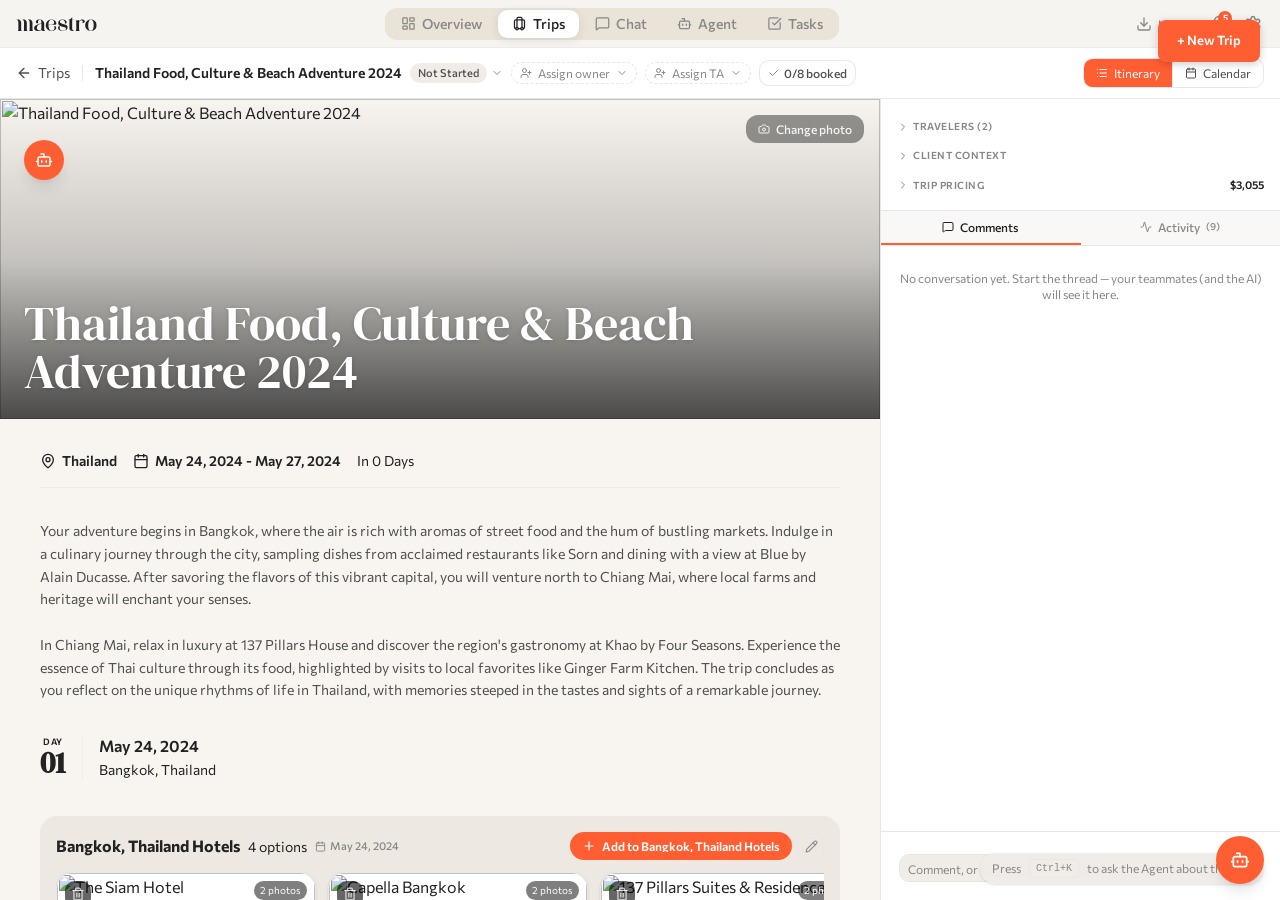
==== commit b8cc6c8b: "Create New Trip demo: Step 02 modal with adults/children steppers and derived travelers total" ====
--- a/index.html
+++ b/index.html
@@ -8,4 +8,4 @@
     To pick up a draggable item, press the space bar.
     While dragging, use the arrow keys to move the item.
     Press space again to drop the item in its new position, or press escape to cancel.
-  </div><div id="DndLiveRegion-1" role="status" aria-live="assertive" aria-atomic="true" style="position: fixed; top: 0px; left: 0px; width: 1px; height: 1px; margin: -1px; border: 0px; padding: 0px; overflow: hidden; clip: rect(0px, 0px, 0px, 0px); clip-path: inset(100%); white-space: nowrap;"></div><div class="pointer-events-none fixed bottom-4 right-4 z-30 hidden items-center gap-2 rounded-full bg-maestro-surface/90 px-3 py-1.5 text-xs text-maestro-text-tertiary shadow-sm backdrop-blur-sm lg:flex" aria-hidden="true" data-testid="agent-hotkey-hint"><span>Press</span><kbd class="inline-flex items-center px-1.5 py-0.5 text-[10px] font-medium text-maestro-text-tertiary bg-maestro-surface border border-maestro-border rounded">Ctrl+K</kbd><span>to ask the Agent about this trip</span></div></main><nav role="navigation" aria-label="App modes" class="lg:hidden fixed bottom-0 left-0 right-0 z-50 h-14 bg-maestro-card border-t border-maestro-border/60 flex items-center justify-around safe-bottom"><a href="/trips" class="flex flex-col items-center justify-center gap-0.5 flex-1 h-full transition-colors focus-visible:outline-none focus-visible:ring-2 focus-visible:ring-inset focus-visible:ring-maestro-accent/40 text-maestro-accent active" aria-current="page" data-status="active"><div class="relative"><svg xmlns="http://www.w3.org/2000/svg" width="20" height="20" viewBox="0 0 24 24" fill="none" stroke="currentColor" stroke-width="2" stroke-linecap="round" stroke-linejoin="round" class="lucide lucide-luggage" aria-hidden="true"><path d="M6 20a2 2 0 0 1-2-2V8a2 2 0 0 1 2-2h12a2 2 0 0 1 2 2v10a2 2 0 0 1-2 2"></path><path d="M8 18V4a2 2 0 0 1 2-2h4a2 2 0 0 1 2 2v14"></path><path d="M10 20h4"></path><circle cx="16" cy="20" r="2"></circle><circle cx="8" cy="20" r="2"></circle></svg></div><span class="text-[10px] font-medium">Trips</span></a><a href="/chat" class="flex flex-col items-center justify-center gap-0.5 flex-1 h-full transition-colors focus-visible:outline-none focus-visible:ring-2 focus-visible:ring-inset focus-visible:ring-maestro-accent/40 text-maestro-text-tertiary active:text-maestro-text-secondary"><div class="relative"><svg xmlns="http://www.w3.org/2000/svg" width="20" height="20" viewBox="0 0 24 24" fill="none" stroke="currentColor" stroke-width="2" stroke-linecap="round" stroke-linejoin="round" class="lucide lucide-message-square" aria-hidden="true"><path d="M22 17a2 2 0 0 1-2 2H6.828a2 2 0 0 0-1.414.586l-2.202 2.202A.71.71 0 0 1 2 21.286V5a2 2 0 0 1 2-2h16a2 2 0 0 1 2 2z"></path></svg></div><span class="text-[10px] font-medium">Chat</span></a><a href="/agent" class="flex flex-col items-center justify-center gap-0.5 flex-1 h-full transition-colors focus-visible:outline-none focus-visible:ring-2 focus-visible:ring-inset focus-visible:ring-maestro-accent/40 text-maestro-text-tertiary active:text-maestro-text-secondary"><div class="relative"><svg xmlns="http://www.w3.org/2000/svg" width="20" height="20" viewBox="0 0 24 24" fill="none" stroke="currentColor" stroke-width="2" stroke-linecap="round" stroke-linejoin="round" class="lucide lucide-bot" aria-hidden="true"><path d="M12 8V4H8"></path><rect width="16" height="12" x="4" y="8" rx="2"></rect><path d="M2 14h2"></path><path d="M20 14h2"></path><path d="M15 13v2"></path><path d="M9 13v2"></path></svg></div><span class="text-[10px] font-medium">Agent</span></a><a href="/tasks" class="flex flex-col items-center justify-center gap-0.5 flex-1 h-full transition-colors focus-visible:outline-none focus-visible:ring-2 focus-visible:ring-inset focus-visible:ring-maestro-accent/40 text-maestro-text-tertiary active:text-maestro-text-secondary"><div class="relative"><svg xmlns="http://www.w3.org/2000/svg" width="20" height="20" viewBox="0 0 24 24" fill="none" stroke="currentColor" stroke-width="2" stroke-linecap="round" stroke-linejoin="round" class="lucide lucide-square-check-big" aria-hidden="true"><path d="M21 10.656V19a2 2 0 0 1-2 2H5a2 2 0 0 1-2-2V5a2 2 0 0 1 2-2h12.344"></path><path d="m9 11 3 3L22 4"></path></svg></div><span class="text-[10px] font-medium">Tasks</span></a></nav><section aria-label="Notifications alt+T" tabindex="-1" aria-live="polite" aria-relevant="additions text" aria-atomic="false"></section><div aria-hidden="false" class="fixed right-4 bottom-0 z-40 pointer-events-none safe-bottom transition-all duration-200 opacity-100 translate-y-0"><div class="pb-[calc(3.5rem+0.75rem)] lg:pb-4"><button type="button" aria-label="Open Maestro AI" tabindex="0" data-testid="floating-ai-button" class="pointer-events-auto w-12 h-12 rounded-full shadow-lg bg-maestro-accent text-maestro-on-accent flex items-center justify-center hover:bg-maestro-accent-hover hover:shadow-xl transition-all focus:outline-none focus-visible:ring-2 focus-visible:ring-maestro-accent focus-visible:ring-offset-2 focus-visible:ring-offset-maestro-bg"><svg xmlns="http://www.w3.org/2000/svg" width="24" height="24" viewBox="0 0 24 24" fill="none" stroke="currentColor" stroke-width="2" stroke-linecap="round" stroke-linejoin="round" class="lucide lucide-bot size-5" aria-hidden="true"><path d="M12 8V4H8"></path><rect width="16" height="12" x="4" y="8" rx="2"></rect><path d="M2 14h2"></path><path d="M20 14h2"></path><path d="M15 13v2"></path><path d="M9 13v2"></path></svg></button></div></div></div><!--$--><!--/$--><!--$--><!--/$--><script type="text/javascript" crossorigin="anonymous" src="https://us-assets.i.posthog.com/static/surveys.js?v=1.372.3"></script><script type="text/javascript" crossorigin="anonymous" src="https://us-assets.i.posthog.com/array/phc_vJbWbqVRKnW6wAnv4sXUrDYFAwNecrMMJTuobwJZg8PV/config.js"></script><script type="text/javascript" crossorigin="anonymous" src="https://us-assets.i.posthog.com/static/web-vitals-with-attribution.js?v=1.372.3"></script><script type="module" async="" src="/assets/index-DjiNEPIh.js"></script><link rel="stylesheet" href="add-flow.css"><script src="add-flow.js" defer></script></body></html>+  </div><div id="DndLiveRegion-1" role="status" aria-live="assertive" aria-atomic="true" style="position: fixed; top: 0px; left: 0px; width: 1px; height: 1px; margin: -1px; border: 0px; padding: 0px; overflow: hidden; clip: rect(0px, 0px, 0px, 0px); clip-path: inset(100%); white-space: nowrap;"></div><div class="pointer-events-none fixed bottom-4 right-4 z-30 hidden items-center gap-2 rounded-full bg-maestro-surface/90 px-3 py-1.5 text-xs text-maestro-text-tertiary shadow-sm backdrop-blur-sm lg:flex" aria-hidden="true" data-testid="agent-hotkey-hint"><span>Press</span><kbd class="inline-flex items-center px-1.5 py-0.5 text-[10px] font-medium text-maestro-text-tertiary bg-maestro-surface border border-maestro-border rounded">Ctrl+K</kbd><span>to ask the Agent about this trip</span></div></main><nav role="navigation" aria-label="App modes" class="lg:hidden fixed bottom-0 left-0 right-0 z-50 h-14 bg-maestro-card border-t border-maestro-border/60 flex items-center justify-around safe-bottom"><a href="/trips" class="flex flex-col items-center justify-center gap-0.5 flex-1 h-full transition-colors focus-visible:outline-none focus-visible:ring-2 focus-visible:ring-inset focus-visible:ring-maestro-accent/40 text-maestro-accent active" aria-current="page" data-status="active"><div class="relative"><svg xmlns="http://www.w3.org/2000/svg" width="20" height="20" viewBox="0 0 24 24" fill="none" stroke="currentColor" stroke-width="2" stroke-linecap="round" stroke-linejoin="round" class="lucide lucide-luggage" aria-hidden="true"><path d="M6 20a2 2 0 0 1-2-2V8a2 2 0 0 1 2-2h12a2 2 0 0 1 2 2v10a2 2 0 0 1-2 2"></path><path d="M8 18V4a2 2 0 0 1 2-2h4a2 2 0 0 1 2 2v14"></path><path d="M10 20h4"></path><circle cx="16" cy="20" r="2"></circle><circle cx="8" cy="20" r="2"></circle></svg></div><span class="text-[10px] font-medium">Trips</span></a><a href="/chat" class="flex flex-col items-center justify-center gap-0.5 flex-1 h-full transition-colors focus-visible:outline-none focus-visible:ring-2 focus-visible:ring-inset focus-visible:ring-maestro-accent/40 text-maestro-text-tertiary active:text-maestro-text-secondary"><div class="relative"><svg xmlns="http://www.w3.org/2000/svg" width="20" height="20" viewBox="0 0 24 24" fill="none" stroke="currentColor" stroke-width="2" stroke-linecap="round" stroke-linejoin="round" class="lucide lucide-message-square" aria-hidden="true"><path d="M22 17a2 2 0 0 1-2 2H6.828a2 2 0 0 0-1.414.586l-2.202 2.202A.71.71 0 0 1 2 21.286V5a2 2 0 0 1 2-2h16a2 2 0 0 1 2 2z"></path></svg></div><span class="text-[10px] font-medium">Chat</span></a><a href="/agent" class="flex flex-col items-center justify-center gap-0.5 flex-1 h-full transition-colors focus-visible:outline-none focus-visible:ring-2 focus-visible:ring-inset focus-visible:ring-maestro-accent/40 text-maestro-text-tertiary active:text-maestro-text-secondary"><div class="relative"><svg xmlns="http://www.w3.org/2000/svg" width="20" height="20" viewBox="0 0 24 24" fill="none" stroke="currentColor" stroke-width="2" stroke-linecap="round" stroke-linejoin="round" class="lucide lucide-bot" aria-hidden="true"><path d="M12 8V4H8"></path><rect width="16" height="12" x="4" y="8" rx="2"></rect><path d="M2 14h2"></path><path d="M20 14h2"></path><path d="M15 13v2"></path><path d="M9 13v2"></path></svg></div><span class="text-[10px] font-medium">Agent</span></a><a href="/tasks" class="flex flex-col items-center justify-center gap-0.5 flex-1 h-full transition-colors focus-visible:outline-none focus-visible:ring-2 focus-visible:ring-inset focus-visible:ring-maestro-accent/40 text-maestro-text-tertiary active:text-maestro-text-secondary"><div class="relative"><svg xmlns="http://www.w3.org/2000/svg" width="20" height="20" viewBox="0 0 24 24" fill="none" stroke="currentColor" stroke-width="2" stroke-linecap="round" stroke-linejoin="round" class="lucide lucide-square-check-big" aria-hidden="true"><path d="M21 10.656V19a2 2 0 0 1-2 2H5a2 2 0 0 1-2-2V5a2 2 0 0 1 2-2h12.344"></path><path d="m9 11 3 3L22 4"></path></svg></div><span class="text-[10px] font-medium">Tasks</span></a></nav><section aria-label="Notifications alt+T" tabindex="-1" aria-live="polite" aria-relevant="additions text" aria-atomic="false"></section><div aria-hidden="false" class="fixed right-4 bottom-0 z-40 pointer-events-none safe-bottom transition-all duration-200 opacity-100 translate-y-0"><div class="pb-[calc(3.5rem+0.75rem)] lg:pb-4"><button type="button" aria-label="Open Maestro AI" tabindex="0" data-testid="floating-ai-button" class="pointer-events-auto w-12 h-12 rounded-full shadow-lg bg-maestro-accent text-maestro-on-accent flex items-center justify-center hover:bg-maestro-accent-hover hover:shadow-xl transition-all focus:outline-none focus-visible:ring-2 focus-visible:ring-maestro-accent focus-visible:ring-offset-2 focus-visible:ring-offset-maestro-bg"><svg xmlns="http://www.w3.org/2000/svg" width="24" height="24" viewBox="0 0 24 24" fill="none" stroke="currentColor" stroke-width="2" stroke-linecap="round" stroke-linejoin="round" class="lucide lucide-bot size-5" aria-hidden="true"><path d="M12 8V4H8"></path><rect width="16" height="12" x="4" y="8" rx="2"></rect><path d="M2 14h2"></path><path d="M20 14h2"></path><path d="M15 13v2"></path><path d="M9 13v2"></path></svg></button></div></div></div><!--$--><!--/$--><!--$--><!--/$--><script type="text/javascript" crossorigin="anonymous" src="https://us-assets.i.posthog.com/static/surveys.js?v=1.372.3"></script><script type="text/javascript" crossorigin="anonymous" src="https://us-assets.i.posthog.com/array/phc_vJbWbqVRKnW6wAnv4sXUrDYFAwNecrMMJTuobwJZg8PV/config.js"></script><script type="text/javascript" crossorigin="anonymous" src="https://us-assets.i.posthog.com/static/web-vitals-with-attribution.js?v=1.372.3"></script><script type="module" async="" src="/assets/index-DjiNEPIh.js"></script><link rel="stylesheet" href="add-flow.css"><script src="add-flow.js" defer></script><script src="new-trip.js" defer></script></body></html>
--- a/add-flow.css
+++ b/add-flow.css
@@ -46,9 +46,9 @@
 .af-scrim {
   position: fixed; inset: 0; z-index: 9998;
   background: rgba(0,0,0,.55); backdrop-filter: blur(1px);
-  opacity: 0; pointer-events: none; transition: opacity .2s ease;
-}
-.af-scrim.af-open { opacity: 1; pointer-events: auto; }
+  display: none;
+}
+.af-scrim.af-open { display: block; }
 
 /* Centered modal — matches the dev build's "Add to itinerary" dialog
    (data-slot="dialog-content": fixed center, sm:max-w-[480px], rounded-xl,
@@ -56,17 +56,17 @@
 .af-sheet {
   position: fixed; top: 50%; left: 50%; z-index: 9999;
   width: calc(100% - 2rem); max-width: 480px;
-  max-height: 80vh; display: flex; flex-direction: column;
+  max-height: 80vh; display: none; flex-direction: column;
   background: var(--color-maestro-card);
   border: 1px solid var(--color-maestro-border);
   border-radius: 12px; box-shadow: 0 24px 64px rgba(0,0,0,.5);
   color: var(--color-maestro-text-primary);
-  transform: translate(-50%, -50%) scale(.97); opacity: 0; pointer-events: none;
-  transition: opacity .15s ease, transform .15s ease;
-}
-.af-sheet.af-open { transform: translate(-50%, -50%) scale(1); opacity: 1; pointer-events: auto; }
+  transform: translate(-50%, -50%);
+}
+.af-sheet.af-open { display: flex; }
 .af-sheet.af-wide { max-width: 560px; }
-.af-sheet.af-xwide { max-width: 960px; }
+.af-sheet.af-xwide { max-width: min(76rem, calc(100vw - 3rem)); }
+.af-sheet.af-xxwide { max-width: min(88rem, calc(100vw - 3rem)); }
 /* flat body = no padding, used for 2-pane layouts (Hotel Details, Maestro AI) */
 .af-body.af-flat { padding: 0; display: flex; overflow: hidden; }
 .af-body.af-flat .af-pane { flex: 1 1 auto; min-width: 0; overflow-y: auto; padding: 12px; }
@@ -125,6 +125,22 @@
 }
 .af-type svg { width: 22px; height: 22px; }
 .af-type span { font-size: 12px; font-weight: 600; }
+
+/* ---- Caps label, gen-type multi-select, date inputs (Add/Edit Collection) ---- */
+.af-caps { display: block; font-size: 10px; font-weight: 600; text-transform: uppercase; letter-spacing: .06em; color: var(--color-maestro-text-tertiary); margin-bottom: 6px; }
+.af-gentypes { display: grid; grid-template-columns: repeat(5, 1fr); gap: 6px; }
+.af-gentype { display: flex; flex-direction: column; align-items: center; gap: 6px; padding: 10px 4px; border-radius: 9px; border: 1px solid var(--color-maestro-border); background: transparent; color: var(--color-maestro-text-secondary); font-size: 11px; font-weight: 500; cursor: pointer; transition: border-color .12s, background .12s, color .12s; }
+.af-gentype:hover { background: var(--color-maestro-surface); color: var(--color-maestro-text-primary); }
+.af-gentype svg { color: var(--color-maestro-text-tertiary); }
+.af-gentype.af-on { border-color: var(--color-maestro-accent); background: color-mix(in srgb, var(--color-maestro-accent) 10%, transparent); color: var(--color-maestro-text-primary); box-shadow: inset 0 0 0 1px var(--color-maestro-accent); }
+.af-gentype.af-on svg { color: var(--color-maestro-accent); }
+.af-date { color-scheme: dark; }
+
+/* ---- Collection date label + Edit Collection button (itinerary headers) ---- */
+.af-coll-date { display: inline-flex; align-items: center; gap: 4px; font-size: 11px; font-weight: 500; color: var(--color-maestro-text-tertiary); }
+.af-coll-date svg { width: 11px; height: 11px; }
+.af-edit-coll { display: inline-flex; align-items: center; justify-content: center; width: 26px; height: 26px; border-radius: 7px; border: 1px solid var(--color-maestro-border); background: transparent; color: var(--color-maestro-text-tertiary); cursor: pointer; transition: color .12s, border-color .12s, background .12s; }
+.af-edit-coll:hover { color: var(--color-maestro-text-primary); border-color: var(--color-maestro-border-hover); background: var(--color-maestro-surface); }
 
 /* ---- Choice cards (manual vs AI) ---- */
 .af-choices { display: grid; grid-template-columns: 1fr 1fr; gap: 12px; }
@@ -218,6 +234,26 @@
 .af-btn-outline { background: transparent; border-color: var(--color-maestro-border); color: var(--color-maestro-text-primary); }
 .af-btn-outline:hover { border-color: var(--color-maestro-border-hover); background: var(--color-maestro-surface); }
 .af-foot .af-spacer { margin-left: auto; }
+
+/* ---- Party composition (Add New Collection) ---- */
+.af-party-grid { display: grid; grid-template-columns: 1fr 1fr; gap: 12px; margin-bottom: 14px; }
+.af-party-field { display: flex; flex-direction: column; gap: 6px; }
+.af-party-label { font-size: 10px; font-weight: 600; text-transform: uppercase; letter-spacing: .06em; color: var(--color-maestro-text-tertiary); display: flex; flex-direction: column; gap: 2px; }
+.af-party-sublabel { font-size: 10px; font-weight: 400; text-transform: none; letter-spacing: 0; }
+
+.af-stepper { display: flex; align-items: center; gap: 8px; border: 1px solid var(--color-maestro-border); border-radius: 7px; background: var(--color-maestro-surface); padding: 6px; }
+.af-stepper-btn { width: 28px; height: 28px; display: grid; place-items: center; border-radius: 6px; border: 1px solid var(--color-maestro-border); background: var(--color-maestro-card); color: var(--color-maestro-text-primary); font-size: 16px; font-weight: 600; cursor: pointer; transition: background .12s, border-color .12s; }
+.af-stepper-btn:hover:not(:disabled) { background: var(--color-maestro-surface); border-color: var(--color-maestro-border-hover); }
+.af-stepper-btn:disabled { opacity: .3; cursor: not-allowed; }
+.af-stepper-value { flex: 1; text-align: center; font-size: 14px; font-weight: 600; color: var(--color-maestro-text-primary); font-variant-numeric: tabular-nums; }
+
+.af-travelers-display { display: flex; align-items: center; gap: 8px; border: 1px solid var(--color-maestro-border); border-radius: 7px; background: var(--color-maestro-surface); padding: 6px 12px; opacity: .75; }
+.af-travelers-value { flex: 1; text-align: center; font-size: 14px; font-weight: 600; color: var(--color-maestro-text-primary); font-variant-numeric: tabular-nums; }
+.af-travelers-auto { font-size: 10px; color: var(--color-maestro-text-tertiary); text-transform: uppercase; letter-spacing: .04em; }
+
+.af-rooms-warning { font-size: 11px; color: var(--color-maestro-warning); margin-top: 6px; }
+
+.af-party-helper { font-size: 11px; color: var(--color-maestro-text-secondary); line-height: 1.45; margin-top: 8px; margin-bottom: 0; }
 
 /* ---- Back link ---- */
 .af-back {
@@ -242,7 +278,6 @@
 .af-chip-add { cursor: pointer; }
 .af-chip-add:hover { border-color: var(--color-maestro-accent); color: var(--color-maestro-text-primary); }
 
-.af-ai-2pane { display: flex; width: 100%; min-height: 0; }
 .af-ai-chat { flex: 1 1 auto; min-width: 0; display: flex; flex-direction: column; }
 .af-ai-msgs { flex: 1 1 auto; overflow-y: auto; padding: 20px; }
 .af-ai-empty { min-height: 100%; display: flex; flex-direction: column; align-items: center; justify-content: center; text-align: center; gap: 6px; }
@@ -262,38 +297,98 @@
 .af-ai-input:focus { border-color: var(--color-maestro-accent); }
 .af-ai-send { width: 32px; height: 32px; border-radius: 50%; background: var(--color-maestro-text-primary); color: var(--color-maestro-bg); display: grid; place-items: center; cursor: pointer; flex: 0 0 auto; border: none; }
 
-/* interview */
+/* chat bubbles + returned options */
 .af-ai-userbubble { margin: 4px 0 16px auto; max-width: 70%; width: fit-content; background: color-mix(in srgb, var(--color-maestro-info) 16%, transparent); color: var(--color-maestro-text-primary); padding: 9px 13px; border-radius: 14px 14px 4px 14px; font-size: 13px; }
 .af-ai-aibubble { display: flex; align-items: flex-start; gap: 8px; margin-bottom: 14px; font-size: 13px; color: var(--color-maestro-text-primary); }
 .af-ai-aibubble .af-ai-dot { width: 18px; height: 18px; border-radius: 50%; background: var(--color-maestro-accent); color: var(--color-maestro-on-accent); display: grid; place-items: center; flex: 0 0 auto; margin-top: 1px; }
 .af-ai-aibubble .af-ai-dot svg { width: 11px; height: 11px; }
-.af-q { border: 1px solid var(--color-maestro-border); border-radius: 12px; padding: 14px; margin-bottom: 10px; }
-.af-q-tt { font-size: 13px; font-weight: 600; }
-.af-q-sub { font-size: 12px; color: var(--color-maestro-text-tertiary); margin: 2px 0 10px; }
-.af-q-opts { display: grid; grid-template-columns: repeat(auto-fit, minmax(90px, 1fr)); gap: 6px; }
-.af-q-opt { padding: 8px 10px; border-radius: 8px; border: 1px solid var(--color-maestro-border); background: transparent; color: var(--color-maestro-text-secondary); font-size: 12px; font-weight: 500; cursor: pointer; text-align: center; transition: border-color .12s, background .12s, color .12s; }
-.af-q-opt:hover { border-color: var(--color-maestro-text-tertiary); color: var(--color-maestro-text-primary); }
-.af-q-opt.af-on { background: var(--color-maestro-text-primary); color: var(--color-maestro-bg); border-color: var(--color-maestro-text-primary); }
-.af-q-foot { display: flex; align-items: center; justify-content: flex-end; gap: 12px; margin-top: 12px; }
-.af-q-foot span { font-size: 11px; color: var(--color-maestro-text-tertiary); }
-
-/* tasks sidebar */
-.af-ai-tasks { width: 280px; flex: 0 0 auto; border-left: 1px solid var(--color-maestro-border); background: color-mix(in srgb, var(--color-maestro-bg) 40%, transparent); overflow-y: auto; padding: 14px 12px; }
-.af-ai-tasks-h { font-size: 10px; font-weight: 700; letter-spacing: .06em; color: var(--color-maestro-text-tertiary); margin: 0 0 8px; }
-.af-ai-status { display: flex; align-items: center; gap: 8px; font-size: 12px; padding: 4px 0; }
-.af-ai-status .af-tick { color: var(--color-maestro-success); }
-.af-ai-status .af-done { margin-left: auto; font-size: 11px; color: var(--color-maestro-success); }
-.af-ai-progress { height: 3px; border-radius: 3px; background: var(--color-maestro-surface-raised); overflow: hidden; margin: 2px 0 10px; }
-.af-ai-progress > i { display: block; height: 100%; width: 55%; background: var(--color-maestro-accent); }
-.af-task { border: 1px solid var(--color-maestro-border); border-radius: 10px; padding: 10px; margin-bottom: 8px; }
-.af-task-top { display: flex; gap: 8px; }
-.af-task-cb { width: 15px; height: 15px; border-radius: 4px; border: 1px solid var(--color-maestro-border); flex: 0 0 auto; margin-top: 1px; }
-.af-task-tt { font-size: 12.5px; font-weight: 600; }
-.af-task-ds { font-size: 11px; color: var(--color-maestro-text-tertiary); margin-top: 2px; line-height: 1.35; }
-.af-task-meta { display: flex; align-items: center; gap: 6px; margin-top: 8px; }
-.af-task-assignee { display: inline-flex; align-items: center; gap: 5px; font-size: 11px; color: var(--color-maestro-text-secondary); border: 1px solid var(--color-maestro-border); border-radius: 6px; padding: 2px 6px; }
-.af-task-av { width: 16px; height: 16px; border-radius: 50%; background: var(--color-maestro-accent); color: var(--color-maestro-on-accent); display: grid; place-items: center; font-size: 8px; font-weight: 700; }
-.af-task-date { display: inline-flex; align-items: center; gap: 5px; font-size: 11px; color: var(--color-maestro-text-tertiary); border: 1px solid var(--color-maestro-border); border-radius: 6px; padding: 2px 6px; }
+
+.af-ai-optcards { display: flex; flex-direction: column; gap: 8px; margin: 12px 0; }
+.af-ai-optcard { border: 1px solid var(--color-maestro-border); border-radius: 10px; padding: 12px; background: var(--color-maestro-surface); }
+.af-ai-optcard-h { display: flex; align-items: center; gap: 10px; margin-bottom: 6px; }
+.af-ai-opt-cb { width: 16px; height: 16px; flex: 0 0 auto; cursor: pointer; accent-color: var(--color-maestro-accent); }
+.af-ai-opt-name { font-size: 13px; font-weight: 600; color: var(--color-maestro-text-primary); display: flex; align-items: center; gap: 8px; }
+.af-ai-rec-badge { font-size: 10px; font-weight: 600; text-transform: uppercase; letter-spacing: .05em; color: var(--color-maestro-accent); background: color-mix(in srgb, var(--color-maestro-accent) 12%, transparent); padding: 2px 6px; border-radius: 4px; }
+.af-ai-opt-meta { font-size: 12px; color: var(--color-maestro-text-tertiary); padding-left: 26px; }
+.af-ai-add-sel { margin: 12px 0 8px; }
+.af-ai-summary { font-size: 12.5px; color: var(--color-maestro-text-secondary); margin: 8px 0 12px; padding: 8px 12px; background: color-mix(in srgb, var(--color-maestro-success) 8%, transparent); border-radius: 8px; border-left: 2px solid var(--color-maestro-success); }
+
+.af-ai-findings { display: flex; flex-wrap: wrap; gap: 6px; margin-top: 10px; }
+.af-finding-chip { display: inline-flex; align-items: center; gap: 6px; font-size: 11px; font-weight: 500; padding: 5px 10px; border-radius: 9999px; border: 1px solid color-mix(in srgb, var(--color-maestro-warning) 40%, transparent); background: color-mix(in srgb, var(--color-maestro-warning) 8%, transparent); color: var(--color-maestro-text-primary); cursor: pointer; transition: border-color .12s, background .12s; }
+.af-finding-chip:hover { border-color: var(--color-maestro-warning); background: color-mix(in srgb, var(--color-maestro-warning) 14%, transparent); }
+.af-finding-chip svg { color: var(--color-maestro-warning); flex: 0 0 auto; }
+
+.af-finding-popover { position: fixed; z-index: 10001; width: 340px; background: var(--color-maestro-card); border: 1px solid var(--color-maestro-border); border-radius: 12px; box-shadow: 0 12px 36px rgba(0,0,0,.4); padding: 14px; opacity: 0; transform: translateY(-4px); pointer-events: none; transition: opacity .15s, transform .15s; }
+.af-finding-popover.af-open { opacity: 1; transform: translateY(0); pointer-events: auto; }
+.af-finding-hd { display: flex; align-items: center; gap: 8px; font-size: 13px; font-weight: 600; color: var(--color-maestro-text-primary); margin-bottom: 10px; }
+.af-finding-hd svg { color: var(--color-maestro-warning); }
+.af-finding-body { font-size: 12px; color: var(--color-maestro-text-secondary); line-height: 1.45; margin-bottom: 12px; }
+.af-finding-q { font-size: 11px; font-weight: 600; color: var(--color-maestro-text-tertiary); margin-bottom: 8px; }
+.af-finding-acts { display: flex; gap: 8px; justify-content: flex-end; }
+
+.af-memory-modal { position: fixed; inset: 0; z-index: 10002; background: rgba(0,0,0,.55); backdrop-filter: blur(1px); display: grid; place-items: center; opacity: 0; pointer-events: none; transition: opacity .2s; }
+.af-memory-modal.af-open { opacity: 1; pointer-events: auto; }
+.af-memory-card { width: 90%; max-width: 520px; background: var(--color-maestro-card); border: 1px solid var(--color-maestro-border); border-radius: 12px; box-shadow: 0 24px 64px rgba(0,0,0,.5); display: flex; flex-direction: column; max-height: 80vh; }
+.af-memory-hd { display: flex; align-items: center; justify-content: space-between; padding: 12px 16px; border-bottom: 1px solid var(--color-maestro-border); }
+.af-memory-title { font-size: 14px; font-weight: 600; color: var(--color-maestro-text-primary); }
+.af-memory-x { width: 28px; height: 28px; border-radius: 7px; border: 1px solid var(--color-maestro-border); background: transparent; color: var(--color-maestro-text-secondary); display: grid; place-items: center; cursor: pointer; transition: background .12s; }
+.af-memory-x:hover { background: var(--color-maestro-surface); }
+.af-memory-body { flex: 1 1 auto; overflow-y: auto; padding: 16px; }
+.af-memory-rule { font-size: 13px; color: var(--color-maestro-text-primary); padding: 10px 12px; background: var(--color-maestro-surface); border-radius: 8px; margin-bottom: 14px; border-left: 2px solid var(--color-maestro-accent); }
+.af-memory-q { font-size: 12px; font-weight: 600; color: var(--color-maestro-text-tertiary); margin-bottom: 10px; }
+.af-memory-opts { display: flex; flex-direction: column; gap: 8px; }
+.af-memory-opt { display: flex; flex-direction: column; align-items: flex-start; gap: 4px; padding: 12px; border-radius: 10px; border: 1px solid var(--color-maestro-border); background: transparent; color: var(--color-maestro-text-primary); cursor: pointer; text-align: left; transition: border-color .12s, background .12s; }
+.af-memory-opt:hover { border-color: var(--color-maestro-border-hover); background: var(--color-maestro-surface); }
+.af-memory-opt.af-selected { border-color: var(--color-maestro-accent); background: color-mix(in srgb, var(--color-maestro-accent) 10%, transparent); box-shadow: inset 0 0 0 1px var(--color-maestro-accent); }
+.af-memory-opt-tt { font-size: 13px; font-weight: 600; }
+.af-memory-opt-ds { font-size: 11.5px; color: var(--color-maestro-text-tertiary); line-height: 1.4; }
+.af-memory-foot { border-top: 1px solid var(--color-maestro-border); padding: 12px 16px; display: flex; align-items: center; gap: 10px; }
+.af-btn-sm { font-size: 12px; padding: 6px 12px; }
+
+/* Sidebar now uses real maestro Tailwind classes directly from aichat-modal.html; no custom CSS needed */
+
+/* ---- Task drawer ---- */
+.af-task-drawer { position: fixed; inset: 0; z-index: 10003; background: rgba(0,0,0,.55); backdrop-filter: blur(1px); display: flex; justify-content: flex-end; opacity: 0; pointer-events: none; transition: opacity .2s; }
+.af-task-drawer.af-open { opacity: 1; pointer-events: auto; }
+.af-drawer-content { width: 100%; max-width: 560px; height: 100%; background: var(--color-maestro-card); border-left: 1px solid var(--color-maestro-border); box-shadow: -8px 0 28px rgba(0,0,0,.3); display: flex; flex-direction: column; transform: translateX(100%); transition: transform .2s ease; }
+.af-task-drawer.af-open .af-drawer-content { transform: translateX(0); }
+.af-task-card { cursor: pointer; transition: background .12s; }
+.af-task-card:hover { background: color-mix(in srgb, var(--color-maestro-accent) 7%, transparent); }
+.af-task-row { cursor: pointer; }
+
+/* ---- Redesigned suggested-task card (surfaces drawer info: priority, type, signals, status) ---- */
+.af-task-card2 { position: relative; list-style: none; border: 1px solid var(--color-maestro-border); border-radius: 10px; background: color-mix(in srgb, var(--color-maestro-surface) 45%, transparent); padding: 8px 11px; cursor: pointer; transition: border-color .12s, background .12s; }
+.af-task-card2:hover { border-color: color-mix(in srgb, var(--color-maestro-accent) 45%, var(--color-maestro-border)); background: color-mix(in srgb, var(--color-maestro-accent) 5%, transparent); }
+.af-task-card2:focus-visible { outline: 2px solid color-mix(in srgb, var(--color-maestro-accent) 40%, transparent); outline-offset: 1px; }
+.af-tc-meta { display: flex; align-items: center; gap: 6px; margin-bottom: 5px; min-height: 16px; }
+.af-tc-pr { display: inline-flex; align-items: center; gap: 4px; font-size: 10px; font-weight: 600; color: var(--color-maestro-text-secondary); }
+.af-tc-dot { width: 6px; height: 6px; border-radius: 999px; background: var(--color-maestro-text-tertiary); }
+.af-pr-high .af-tc-dot { background: var(--color-maestro-warning); }
+.af-pr-med .af-tc-dot { background: var(--color-maestro-accent); }
+.af-pr-low .af-tc-dot { background: var(--color-maestro-text-tertiary); }
+.af-tc-type { font-size: 9px; font-weight: 600; letter-spacing: .04em; text-transform: uppercase; color: var(--color-maestro-text-tertiary); background: var(--color-maestro-surface); border: 1px solid var(--color-maestro-border); border-radius: 5px; padding: 1px 5px; }
+.af-tc-sig { font-size: 9px; font-weight: 600; color: var(--color-maestro-warning); background: color-mix(in srgb, var(--color-maestro-warning) 14%, transparent); border-radius: 5px; padding: 1px 5px; white-space: nowrap; }
+.af-tc-status { margin-left: auto; font-size: 9px; font-weight: 500; color: var(--color-maestro-text-tertiary); background: var(--color-maestro-surface); border-radius: 999px; padding: 1px 7px; transition: opacity .12s; }
+.af-tc-title { font-size: 12px; font-weight: 600; line-height: 1.35; color: var(--color-maestro-text-primary); margin: 0; }
+.af-tc-desc { font-size: 11px; line-height: 1.4; color: var(--color-maestro-text-tertiary); margin: 2px 0 0; overflow: hidden; text-overflow: ellipsis; display: -webkit-box; -webkit-line-clamp: 2; -webkit-box-orient: vertical; }
+.af-tc-footer { display: flex; align-items: center; justify-content: space-between; margin-top: 6px; min-height: 24px; }
+.af-tc-acts { display: flex; gap: 3px; opacity: 0; pointer-events: none; transition: opacity .12s; }
+.af-task-card2:hover .af-tc-acts { opacity: 1; pointer-events: auto; }
+.af-tc-act { display: inline-flex; align-items: center; justify-content: center; width: 22px; height: 22px; border-radius: 6px; border: 1px solid var(--color-maestro-border); background: var(--color-maestro-card); color: var(--color-maestro-text-secondary); cursor: pointer; transition: background .12s, color .12s, border-color .12s; }
+.af-tc-approve:hover { background: var(--color-maestro-accent); border-color: var(--color-maestro-accent); color: var(--color-maestro-on-accent); }
+.af-tc-dismiss:hover { color: var(--color-maestro-danger); border-color: color-mix(in srgb, var(--color-maestro-danger) 40%, var(--color-maestro-border)); }
+
+/* ---- Assignee chip + dropdown ---- */
+.af-assignee-chip { display: inline-flex; align-items: center; gap: 5px; font-size: 11px; font-weight: 500; padding: 3px 7px 3px 4px; border-radius: 9999px; border: 1px solid var(--color-maestro-border); background: var(--color-maestro-surface); color: var(--color-maestro-text-secondary); cursor: pointer; transition: border-color .12s, background .12s, color .12s; }
+.af-assignee-chip:hover { border-color: var(--color-maestro-accent); background: color-mix(in srgb, var(--color-maestro-accent) 8%, transparent); color: var(--color-maestro-text-primary); }
+.af-assignee-chip.af-unassigned { border-style: dashed; }
+.af-assignee-chip svg { flex-shrink: 0; color: var(--color-maestro-text-tertiary); }
+
+.af-assignee-menu { position: fixed; z-index: 10004; background: var(--color-maestro-card); border: 1px solid var(--color-maestro-border); border-radius: 10px; box-shadow: 0 8px 24px rgba(0,0,0,.4); padding: 4px; min-width: 180px; opacity: 0; transform: translateY(-4px); pointer-events: none; transition: opacity .15s, transform .15s; }
+.af-assignee-menu.af-open { opacity: 1; transform: translateY(0); pointer-events: auto; }
+.af-assignee-item { display: flex; align-items: center; gap: 8px; width: 100%; padding: 7px 10px; border-radius: 7px; background: transparent; border: none; color: var(--color-maestro-text-primary); font-size: 12px; font-weight: 500; text-align: left; cursor: pointer; transition: background .12s; }
+.af-assignee-item:hover { background: var(--color-maestro-surface); }
+.af-assignee-item.af-selected { background: color-mix(in srgb, var(--color-maestro-accent) 12%, transparent); }
 
 /* ---- Toast ---- */
 .af-toast {
@@ -306,3 +401,300 @@
 }
 .af-toast.af-open { opacity: 1; transform: translate(-50%, 0); }
 .af-toast svg { width: 16px; height: 16px; color: var(--color-maestro-success); }
+
+/* ============================================================
+   Create New Trip - Step 02 Demo (CON-606 party composition)
+   Prefix: .nt-  (new-trip)
+   ============================================================ */
+
+/* ---- Trigger button (fixed top-right) ---- */
+.nt-trigger {
+  position: fixed; top: 20px; right: 20px; z-index: 50;
+  display: inline-flex; align-items: center; gap: 6px;
+  font-size: 13px; font-weight: 600; font-family: inherit;
+  padding: 10px 18px; border-radius: 8px;
+  background: var(--color-maestro-accent); color: var(--color-maestro-on-accent);
+  border: 1px solid transparent; cursor: pointer;
+  box-shadow: 0 2px 8px rgba(0,0,0,.2);
+  transition: filter .15s, box-shadow .15s;
+}
+.nt-trigger:hover {
+  filter: brightness(1.08);
+  box-shadow: 0 4px 12px rgba(0,0,0,.3);
+}
+
+/* ---- Scrim + Modal ---- */
+.nt-scrim {
+  position: fixed; inset: 0; z-index: 9998;
+  background: rgba(0,0,0,.3); backdrop-filter: blur(2px);
+  display: none;
+}
+.nt-scrim.nt-open { display: block; }
+
+.nt-modal {
+  position: fixed; top: 50%; left: 50%; z-index: 9999;
+  width: calc(100% - 2rem); max-width: 640px; max-height: 85vh;
+  transform: translate(-50%, -50%);
+  display: none;
+}
+.nt-modal.nt-open {
+  display: block;
+}
+
+.nt-modal-content {
+  display: flex; flex-direction: column;
+  background: var(--color-maestro-card);
+  border: 1px solid var(--color-maestro-border);
+  border-radius: 12px;
+  box-shadow: 0 24px 64px rgba(0,0,0,.5);
+  max-height: 85vh;
+  overflow: hidden;
+}
+
+/* ---- Header ---- */
+.nt-header {
+  display: flex; align-items: flex-start; justify-content: space-between; gap: 12px;
+  padding: 20px 20px 16px; border-bottom: 1px solid var(--color-maestro-border);
+}
+.nt-title {
+  font-size: 15px; font-weight: 600; line-height: 1.3;
+  color: var(--color-maestro-text-primary); margin: 0;
+}
+.nt-subtitle {
+  font-size: 12px; color: var(--color-maestro-text-tertiary);
+  margin: 4px 0 0; line-height: 1.4;
+}
+.nt-close {
+  flex: 0 0 auto; width: 28px; height: 28px;
+  display: grid; place-items: center; border-radius: 6px;
+  border: 1px solid var(--color-maestro-border);
+  background: transparent; color: var(--color-maestro-text-secondary);
+  cursor: pointer; transition: background .12s, color .12s;
+}
+.nt-close:hover {
+  background: var(--color-maestro-surface);
+  color: var(--color-maestro-text-primary);
+}
+
+/* ---- Step Nav ---- */
+.nt-step-nav {
+  display: flex; align-items: stretch;
+  border-bottom: 1px solid color-mix(in srgb, var(--color-maestro-border) 60%, transparent);
+}
+.nt-step {
+  flex: 1 1 0; min-width: 0; display: flex; flex-direction: column; align-items: center;
+  gap: 3px; padding: 12px 20px; border: none; background: transparent;
+  color: var(--color-maestro-text-secondary); cursor: pointer;
+  position: relative; transition: background .12s, color .12s;
+  border-bottom: 2px solid transparent; margin-bottom: -1px;
+}
+.nt-step:hover:not(.nt-disabled) {
+  background: color-mix(in srgb, var(--color-maestro-surface) 40%, transparent);
+}
+.nt-step.nt-active {
+  border-bottom-color: var(--color-maestro-text-primary);
+  color: var(--color-maestro-text-primary);
+}
+.nt-step.nt-disabled { cursor: not-allowed; }
+.nt-step-title {
+  font-size: 13px; font-weight: 600; line-height: 1.2;
+  color: inherit;
+}
+.nt-step-title.nt-disabled-title {
+  color: var(--color-maestro-text-tertiary);
+}
+.nt-step-label {
+  font-size: 11px; text-transform: uppercase; letter-spacing: 0.05em;
+  color: var(--color-maestro-text-tertiary); font-weight: 500;
+}
+
+/* ---- Body ---- */
+.nt-body {
+  flex: 1 1 auto; min-height: 0; overflow-y: auto;
+  padding: 20px;
+}
+.nt-section { margin: 0; }
+.nt-section-heading {
+  font-size: 12px; font-weight: 700; text-transform: uppercase;
+  letter-spacing: 0.08em; color: var(--color-maestro-text-secondary);
+  margin: 0 0 14px; padding-bottom: 10px;
+  border-bottom: 1px solid var(--color-maestro-border);
+}
+
+/* ---- Party Composition: Adults + Children side-by-side ---- */
+.nt-travelers-block { margin-bottom: 18px; }
+.nt-travelers-row {
+  display: flex; gap: 12px; margin-bottom: 10px;
+}
+.nt-traveler-field { flex: 1 1 0; min-width: 0; }
+.nt-field-label {
+  display: block; font-size: 12px; font-weight: 500; line-height: 1.3;
+  color: var(--color-maestro-text-secondary); margin-bottom: 6px;
+}
+.nt-sublabel {
+  display: block; font-size: 10px; font-weight: 400;
+  color: var(--color-maestro-text-tertiary); margin-top: 2px;
+}
+
+.nt-stepper {
+  display: flex; align-items: center; gap: 6px;
+  border: 1px solid var(--color-maestro-border); border-radius: 8px;
+  background: var(--color-maestro-card); padding: 4px;
+}
+.nt-stepper-btn {
+  width: 28px; height: 28px; display: grid; place-items: center;
+  border-radius: 6px; border: 1px solid var(--color-maestro-border);
+  background: var(--color-maestro-surface);
+  color: var(--color-maestro-text-primary);
+  font-size: 16px; font-weight: 600; line-height: 1;
+  cursor: pointer; transition: background .12s, border-color .12s;
+}
+.nt-stepper-btn:hover:not(:disabled) {
+  background: var(--color-maestro-surface-raised);
+  border-color: var(--color-maestro-border-hover);
+}
+.nt-stepper-btn:disabled {
+  opacity: 0.4; cursor: not-allowed; pointer-events: none;
+}
+.nt-stepper-value {
+  flex: 1; text-align: center; font-size: 14px; font-weight: 600;
+  color: var(--color-maestro-text-primary); font-variant-numeric: tabular-nums;
+  min-width: 2ch;
+}
+
+.nt-travelers-summary {
+  font-size: 11px; color: var(--color-maestro-text-tertiary);
+  margin: 0; line-height: 1.4;
+}
+
+/* ---- Budget segmented control ---- */
+.nt-field-group { margin-bottom: 18px; }
+.nt-budget-group {
+  display: inline-flex; align-items: center; gap: 4px;
+  border: 1px solid var(--color-maestro-border); border-radius: 8px;
+  background: var(--color-maestro-surface); padding: 4px;
+}
+.nt-budget-btn {
+  flex: 1 1 0; min-width: 0; display: flex; align-items: center; justify-content: center;
+  gap: 4px; padding: 6px 12px; border-radius: 6px; border: none;
+  background: transparent; color: var(--color-maestro-text-secondary);
+  font-size: 12px; font-weight: 500; font-family: inherit;
+  cursor: pointer; transition: background .12s, color .12s;
+  white-space: nowrap;
+}
+.nt-budget-btn:hover:not(.nt-pressed) {
+  color: var(--color-maestro-text-primary);
+}
+.nt-budget-btn.nt-pressed {
+  background: var(--color-maestro-text-primary, rgb(240, 238, 235));
+  color: var(--color-maestro-on-primary, rgb(24, 24, 27));
+}
+.nt-budget-btn span {
+  font-weight: 600;
+}
+
+/* ---- Chip groups (Trip Type, Travel Style) ---- */
+.nt-microcopy {
+  font-size: 11px; color: var(--color-maestro-text-tertiary);
+  margin: 0 0 8px; line-height: 1.3;
+}
+.nt-chip-group {
+  display: flex; flex-wrap: wrap; gap: 6px;
+}
+.nt-chip {
+  display: inline-flex; align-items: center; padding: 6px 12px;
+  border-radius: 9999px; border: 1px solid var(--color-maestro-border);
+  background: transparent; color: var(--color-maestro-text-secondary);
+  font-size: 12px; font-weight: 500; font-family: inherit;
+  cursor: pointer; transition: border-color .12s, background .12s, color .12s;
+}
+.nt-chip:hover:not(.nt-pressed) {
+  border-color: var(--color-maestro-border-hover);
+  background: var(--color-maestro-surface);
+  color: var(--color-maestro-text-primary);
+}
+.nt-chip.nt-pressed {
+  border-color: var(--color-maestro-accent);
+  background: var(--color-maestro-accent-light, color-mix(in srgb, var(--color-maestro-accent) 12%, transparent));
+  color: var(--color-maestro-accent);
+}
+
+/* ---- Lead Advisor combobox ---- */
+.nt-combobox {
+  display: flex; align-items: center; justify-content: space-between; gap: 8px;
+  width: 100%; height: 32px; padding: 0 10px; border-radius: 8px;
+  border: 1px solid var(--color-maestro-border);
+  background: var(--color-maestro-card); color: var(--color-maestro-text-primary);
+  font-size: 13px; font-family: inherit; text-align: left;
+  cursor: pointer; transition: border-color .12s, background .12s;
+}
+.nt-combobox:hover {
+  border-color: var(--color-maestro-border-hover);
+  background: var(--color-maestro-surface);
+}
+.nt-combobox-placeholder {
+  flex: 1; color: var(--color-maestro-text-tertiary);
+}
+.nt-combobox-icon {
+  flex: 0 0 auto; color: var(--color-maestro-text-tertiary);
+}
+
+/* ---- Origin Airport input ---- */
+.nt-input {
+  width: 100%; box-sizing: border-box; padding: 8px 12px;
+  font-size: 14px; font-family: inherit; border-radius: 8px;
+  border: 1px solid var(--color-maestro-border);
+  background: var(--color-maestro-card); color: var(--color-maestro-text-primary);
+  outline: none; transition: border-color .15s, box-shadow .15s;
+}
+.nt-input::placeholder {
+  color: var(--color-maestro-text-tertiary);
+}
+.nt-input:focus {
+  border-color: var(--color-maestro-accent);
+  box-shadow: 0 0 0 2px color-mix(in srgb, var(--color-maestro-accent) 30%, transparent);
+}
+
+/* ---- Footer ---- */
+.nt-footer {
+  flex: 0 0 auto; display: flex; align-items: center; justify-content: space-between;
+  gap: 10px; padding: 12px 20px; border-top: 1px solid var(--color-maestro-border);
+}
+.nt-btn {
+  display: inline-flex; align-items: center; gap: 6px;
+  font-size: 13px; font-weight: 600; font-family: inherit;
+  padding: 8px 16px; border-radius: 8px; cursor: pointer;
+  transition: filter .15s, background .15s, border-color .15s, color .12s;
+}
+.nt-btn svg { flex: 0 0 auto; }
+.nt-btn-ghost {
+  background: transparent; border: none;
+  color: var(--color-maestro-text-tertiary);
+}
+.nt-btn-ghost:hover {
+  color: var(--color-maestro-text-primary);
+}
+.nt-btn-primary {
+  background: var(--color-maestro-text-primary);
+  color: var(--color-maestro-on-primary);
+  border: 1px solid transparent;
+}
+.nt-btn-primary:hover {
+  filter: brightness(1.08);
+}
+
+/* ---- Toast ---- */
+.nt-toast {
+  position: fixed; left: 50%; bottom: 28px; z-index: 10005;
+  transform: translate(-50%, 16px);
+  padding: 12px 18px; border-radius: 10px;
+  background: var(--color-maestro-text-primary);
+  color: var(--color-maestro-bg);
+  font-size: 13px; font-weight: 600;
+  box-shadow: 0 8px 28px rgba(0,0,0,.35);
+  opacity: 0; pointer-events: none;
+  transition: opacity .2s, transform .2s;
+}
+.nt-toast.nt-toast-open {
+  opacity: 1; transform: translate(-50%, 0);
+}
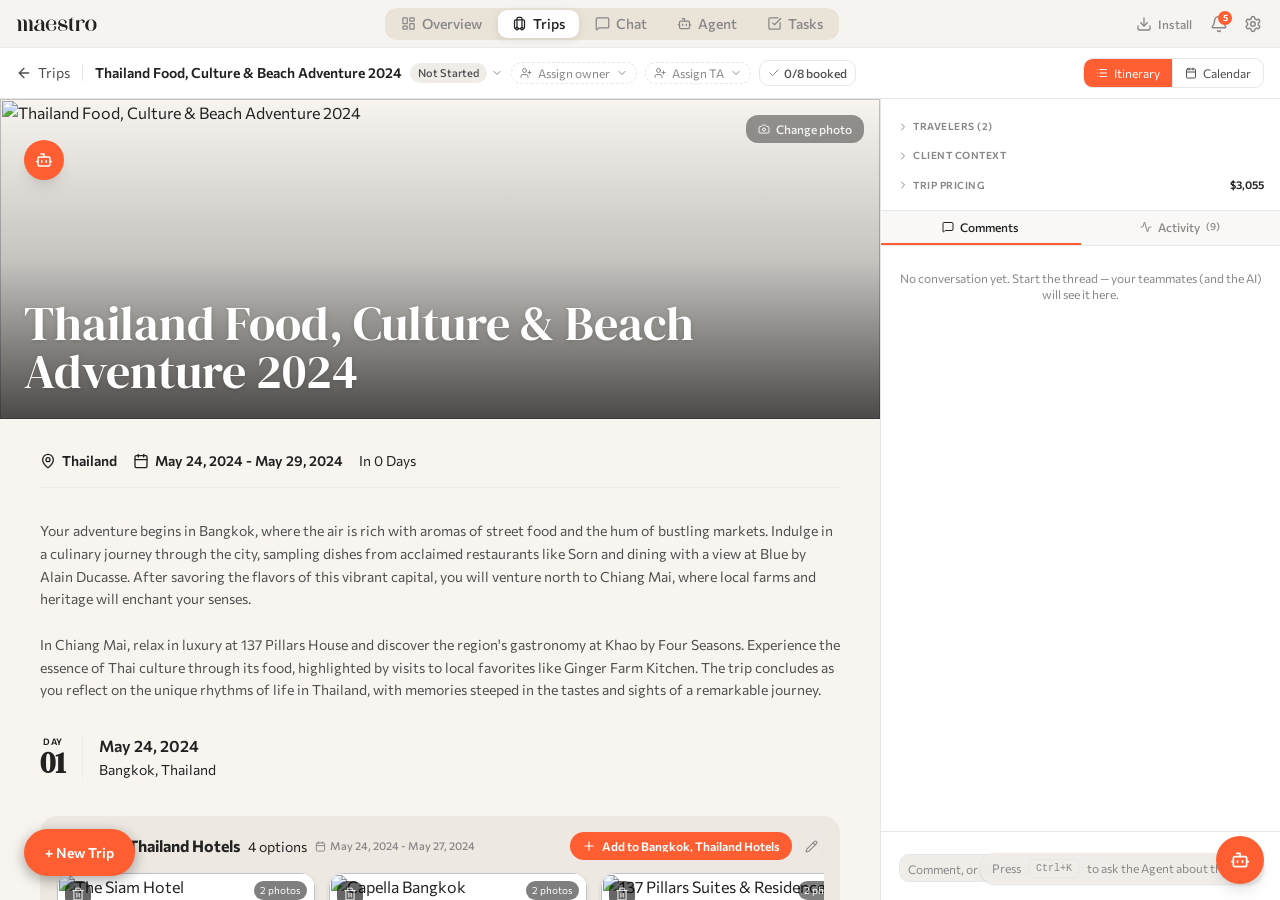
==== commit a26880a7: "Date cascade (CON-1626): cross-collection prompt with per-collection preview, flight-driven re-ancho" ====
--- a/index.html
+++ b/index.html
@@ -8,4 +8,4 @@
     To pick up a draggable item, press the space bar.
     While dragging, use the arrow keys to move the item.
     Press space again to drop the item in its new position, or press escape to cancel.
-  </div><div id="DndLiveRegion-1" role="status" aria-live="assertive" aria-atomic="true" style="position: fixed; top: 0px; left: 0px; width: 1px; height: 1px; margin: -1px; border: 0px; padding: 0px; overflow: hidden; clip: rect(0px, 0px, 0px, 0px); clip-path: inset(100%); white-space: nowrap;"></div><div class="pointer-events-none fixed bottom-4 right-4 z-30 hidden items-center gap-2 rounded-full bg-maestro-surface/90 px-3 py-1.5 text-xs text-maestro-text-tertiary shadow-sm backdrop-blur-sm lg:flex" aria-hidden="true" data-testid="agent-hotkey-hint"><span>Press</span><kbd class="inline-flex items-center px-1.5 py-0.5 text-[10px] font-medium text-maestro-text-tertiary bg-maestro-surface border border-maestro-border rounded">Ctrl+K</kbd><span>to ask the Agent about this trip</span></div></main><nav role="navigation" aria-label="App modes" class="lg:hidden fixed bottom-0 left-0 right-0 z-50 h-14 bg-maestro-card border-t border-maestro-border/60 flex items-center justify-around safe-bottom"><a href="/trips" class="flex flex-col items-center justify-center gap-0.5 flex-1 h-full transition-colors focus-visible:outline-none focus-visible:ring-2 focus-visible:ring-inset focus-visible:ring-maestro-accent/40 text-maestro-accent active" aria-current="page" data-status="active"><div class="relative"><svg xmlns="http://www.w3.org/2000/svg" width="20" height="20" viewBox="0 0 24 24" fill="none" stroke="currentColor" stroke-width="2" stroke-linecap="round" stroke-linejoin="round" class="lucide lucide-luggage" aria-hidden="true"><path d="M6 20a2 2 0 0 1-2-2V8a2 2 0 0 1 2-2h12a2 2 0 0 1 2 2v10a2 2 0 0 1-2 2"></path><path d="M8 18V4a2 2 0 0 1 2-2h4a2 2 0 0 1 2 2v14"></path><path d="M10 20h4"></path><circle cx="16" cy="20" r="2"></circle><circle cx="8" cy="20" r="2"></circle></svg></div><span class="text-[10px] font-medium">Trips</span></a><a href="/chat" class="flex flex-col items-center justify-center gap-0.5 flex-1 h-full transition-colors focus-visible:outline-none focus-visible:ring-2 focus-visible:ring-inset focus-visible:ring-maestro-accent/40 text-maestro-text-tertiary active:text-maestro-text-secondary"><div class="relative"><svg xmlns="http://www.w3.org/2000/svg" width="20" height="20" viewBox="0 0 24 24" fill="none" stroke="currentColor" stroke-width="2" stroke-linecap="round" stroke-linejoin="round" class="lucide lucide-message-square" aria-hidden="true"><path d="M22 17a2 2 0 0 1-2 2H6.828a2 2 0 0 0-1.414.586l-2.202 2.202A.71.71 0 0 1 2 21.286V5a2 2 0 0 1 2-2h16a2 2 0 0 1 2 2z"></path></svg></div><span class="text-[10px] font-medium">Chat</span></a><a href="/agent" class="flex flex-col items-center justify-center gap-0.5 flex-1 h-full transition-colors focus-visible:outline-none focus-visible:ring-2 focus-visible:ring-inset focus-visible:ring-maestro-accent/40 text-maestro-text-tertiary active:text-maestro-text-secondary"><div class="relative"><svg xmlns="http://www.w3.org/2000/svg" width="20" height="20" viewBox="0 0 24 24" fill="none" stroke="currentColor" stroke-width="2" stroke-linecap="round" stroke-linejoin="round" class="lucide lucide-bot" aria-hidden="true"><path d="M12 8V4H8"></path><rect width="16" height="12" x="4" y="8" rx="2"></rect><path d="M2 14h2"></path><path d="M20 14h2"></path><path d="M15 13v2"></path><path d="M9 13v2"></path></svg></div><span class="text-[10px] font-medium">Agent</span></a><a href="/tasks" class="flex flex-col items-center justify-center gap-0.5 flex-1 h-full transition-colors focus-visible:outline-none focus-visible:ring-2 focus-visible:ring-inset focus-visible:ring-maestro-accent/40 text-maestro-text-tertiary active:text-maestro-text-secondary"><div class="relative"><svg xmlns="http://www.w3.org/2000/svg" width="20" height="20" viewBox="0 0 24 24" fill="none" stroke="currentColor" stroke-width="2" stroke-linecap="round" stroke-linejoin="round" class="lucide lucide-square-check-big" aria-hidden="true"><path d="M21 10.656V19a2 2 0 0 1-2 2H5a2 2 0 0 1-2-2V5a2 2 0 0 1 2-2h12.344"></path><path d="m9 11 3 3L22 4"></path></svg></div><span class="text-[10px] font-medium">Tasks</span></a></nav><section aria-label="Notifications alt+T" tabindex="-1" aria-live="polite" aria-relevant="additions text" aria-atomic="false"></section><div aria-hidden="false" class="fixed right-4 bottom-0 z-40 pointer-events-none safe-bottom transition-all duration-200 opacity-100 translate-y-0"><div class="pb-[calc(3.5rem+0.75rem)] lg:pb-4"><button type="button" aria-label="Open Maestro AI" tabindex="0" data-testid="floating-ai-button" class="pointer-events-auto w-12 h-12 rounded-full shadow-lg bg-maestro-accent text-maestro-on-accent flex items-center justify-center hover:bg-maestro-accent-hover hover:shadow-xl transition-all focus:outline-none focus-visible:ring-2 focus-visible:ring-maestro-accent focus-visible:ring-offset-2 focus-visible:ring-offset-maestro-bg"><svg xmlns="http://www.w3.org/2000/svg" width="24" height="24" viewBox="0 0 24 24" fill="none" stroke="currentColor" stroke-width="2" stroke-linecap="round" stroke-linejoin="round" class="lucide lucide-bot size-5" aria-hidden="true"><path d="M12 8V4H8"></path><rect width="16" height="12" x="4" y="8" rx="2"></rect><path d="M2 14h2"></path><path d="M20 14h2"></path><path d="M15 13v2"></path><path d="M9 13v2"></path></svg></button></div></div></div><!--$--><!--/$--><!--$--><!--/$--><script type="text/javascript" crossorigin="anonymous" src="https://us-assets.i.posthog.com/static/surveys.js?v=1.372.3"></script><script type="text/javascript" crossorigin="anonymous" src="https://us-assets.i.posthog.com/array/phc_vJbWbqVRKnW6wAnv4sXUrDYFAwNecrMMJTuobwJZg8PV/config.js"></script><script type="text/javascript" crossorigin="anonymous" src="https://us-assets.i.posthog.com/static/web-vitals-with-attribution.js?v=1.372.3"></script><script type="module" async="" src="/assets/index-DjiNEPIh.js"></script><link rel="stylesheet" href="add-flow.css"><script src="add-flow.js" defer></script><script src="new-trip.js" defer></script></body></html>+  </div><div id="DndLiveRegion-1" role="status" aria-live="assertive" aria-atomic="true" style="position: fixed; top: 0px; left: 0px; width: 1px; height: 1px; margin: -1px; border: 0px; padding: 0px; overflow: hidden; clip: rect(0px, 0px, 0px, 0px); clip-path: inset(100%); white-space: nowrap;"></div><div class="pointer-events-none fixed bottom-4 right-4 z-30 hidden items-center gap-2 rounded-full bg-maestro-surface/90 px-3 py-1.5 text-xs text-maestro-text-tertiary shadow-sm backdrop-blur-sm lg:flex" aria-hidden="true" data-testid="agent-hotkey-hint"><span>Press</span><kbd class="inline-flex items-center px-1.5 py-0.5 text-[10px] font-medium text-maestro-text-tertiary bg-maestro-surface border border-maestro-border rounded">Ctrl+K</kbd><span>to ask the Agent about this trip</span></div></main><nav role="navigation" aria-label="App modes" class="lg:hidden fixed bottom-0 left-0 right-0 z-50 h-14 bg-maestro-card border-t border-maestro-border/60 flex items-center justify-around safe-bottom"><a href="/trips" class="flex flex-col items-center justify-center gap-0.5 flex-1 h-full transition-colors focus-visible:outline-none focus-visible:ring-2 focus-visible:ring-inset focus-visible:ring-maestro-accent/40 text-maestro-accent active" aria-current="page" data-status="active"><div class="relative"><svg xmlns="http://www.w3.org/2000/svg" width="20" height="20" viewBox="0 0 24 24" fill="none" stroke="currentColor" stroke-width="2" stroke-linecap="round" stroke-linejoin="round" class="lucide lucide-luggage" aria-hidden="true"><path d="M6 20a2 2 0 0 1-2-2V8a2 2 0 0 1 2-2h12a2 2 0 0 1 2 2v10a2 2 0 0 1-2 2"></path><path d="M8 18V4a2 2 0 0 1 2-2h4a2 2 0 0 1 2 2v14"></path><path d="M10 20h4"></path><circle cx="16" cy="20" r="2"></circle><circle cx="8" cy="20" r="2"></circle></svg></div><span class="text-[10px] font-medium">Trips</span></a><a href="/chat" class="flex flex-col items-center justify-center gap-0.5 flex-1 h-full transition-colors focus-visible:outline-none focus-visible:ring-2 focus-visible:ring-inset focus-visible:ring-maestro-accent/40 text-maestro-text-tertiary active:text-maestro-text-secondary"><div class="relative"><svg xmlns="http://www.w3.org/2000/svg" width="20" height="20" viewBox="0 0 24 24" fill="none" stroke="currentColor" stroke-width="2" stroke-linecap="round" stroke-linejoin="round" class="lucide lucide-message-square" aria-hidden="true"><path d="M22 17a2 2 0 0 1-2 2H6.828a2 2 0 0 0-1.414.586l-2.202 2.202A.71.71 0 0 1 2 21.286V5a2 2 0 0 1 2-2h16a2 2 0 0 1 2 2z"></path></svg></div><span class="text-[10px] font-medium">Chat</span></a><a href="/agent" class="flex flex-col items-center justify-center gap-0.5 flex-1 h-full transition-colors focus-visible:outline-none focus-visible:ring-2 focus-visible:ring-inset focus-visible:ring-maestro-accent/40 text-maestro-text-tertiary active:text-maestro-text-secondary"><div class="relative"><svg xmlns="http://www.w3.org/2000/svg" width="20" height="20" viewBox="0 0 24 24" fill="none" stroke="currentColor" stroke-width="2" stroke-linecap="round" stroke-linejoin="round" class="lucide lucide-bot" aria-hidden="true"><path d="M12 8V4H8"></path><rect width="16" height="12" x="4" y="8" rx="2"></rect><path d="M2 14h2"></path><path d="M20 14h2"></path><path d="M15 13v2"></path><path d="M9 13v2"></path></svg></div><span class="text-[10px] font-medium">Agent</span></a><a href="/tasks" class="flex flex-col items-center justify-center gap-0.5 flex-1 h-full transition-colors focus-visible:outline-none focus-visible:ring-2 focus-visible:ring-inset focus-visible:ring-maestro-accent/40 text-maestro-text-tertiary active:text-maestro-text-secondary"><div class="relative"><svg xmlns="http://www.w3.org/2000/svg" width="20" height="20" viewBox="0 0 24 24" fill="none" stroke="currentColor" stroke-width="2" stroke-linecap="round" stroke-linejoin="round" class="lucide lucide-square-check-big" aria-hidden="true"><path d="M21 10.656V19a2 2 0 0 1-2 2H5a2 2 0 0 1-2-2V5a2 2 0 0 1 2-2h12.344"></path><path d="m9 11 3 3L22 4"></path></svg></div><span class="text-[10px] font-medium">Tasks</span></a></nav><section aria-label="Notifications alt+T" tabindex="-1" aria-live="polite" aria-relevant="additions text" aria-atomic="false"></section><div aria-hidden="false" class="fixed right-4 bottom-0 z-40 pointer-events-none safe-bottom transition-all duration-200 opacity-100 translate-y-0"><div class="pb-[calc(3.5rem+0.75rem)] lg:pb-4"><button type="button" aria-label="Open Maestro AI" tabindex="0" data-testid="floating-ai-button" class="pointer-events-auto w-12 h-12 rounded-full shadow-lg bg-maestro-accent text-maestro-on-accent flex items-center justify-center hover:bg-maestro-accent-hover hover:shadow-xl transition-all focus:outline-none focus-visible:ring-2 focus-visible:ring-maestro-accent focus-visible:ring-offset-2 focus-visible:ring-offset-maestro-bg"><svg xmlns="http://www.w3.org/2000/svg" width="24" height="24" viewBox="0 0 24 24" fill="none" stroke="currentColor" stroke-width="2" stroke-linecap="round" stroke-linejoin="round" class="lucide lucide-bot size-5" aria-hidden="true"><path d="M12 8V4H8"></path><rect width="16" height="12" x="4" y="8" rx="2"></rect><path d="M2 14h2"></path><path d="M20 14h2"></path><path d="M15 13v2"></path><path d="M9 13v2"></path></svg></button></div></div></div><!--$--><!--/$--><!--$--><!--/$--><script type="text/javascript" crossorigin="anonymous" src="https://us-assets.i.posthog.com/static/surveys.js?v=1.372.3"></script><script type="text/javascript" crossorigin="anonymous" src="https://us-assets.i.posthog.com/array/phc_vJbWbqVRKnW6wAnv4sXUrDYFAwNecrMMJTuobwJZg8PV/config.js"></script><script type="text/javascript" crossorigin="anonymous" src="https://us-assets.i.posthog.com/static/web-vitals-with-attribution.js?v=1.372.3"></script><script type="module" async="" src="/assets/index-DjiNEPIh.js"></script><link rel="stylesheet" href="add-flow.css"><script src="add-flow.js" defer></script><script src="new-trip.js" defer></script><link rel="stylesheet" href="date-cascade.css"><script src="date-cascade.js" defer></script></body></html>
--- a/add-flow.css
+++ b/add-flow.css
@@ -409,13 +409,13 @@
 
 /* ---- Trigger button (fixed top-right) ---- */
 .nt-trigger {
-  position: fixed; top: 20px; right: 20px; z-index: 50;
-  display: inline-flex; align-items: center; gap: 6px;
-  font-size: 13px; font-weight: 600; font-family: inherit;
-  padding: 10px 18px; border-radius: 8px;
+  position: fixed; bottom: 24px; left: 24px; z-index: 10000;
+  display: inline-flex; align-items: center; gap: 6px; white-space: nowrap;
+  font-size: 14px; font-weight: 600; font-family: inherit;
+  padding: 12px 20px; border-radius: 9999px;
   background: var(--color-maestro-accent); color: var(--color-maestro-on-accent);
   border: 1px solid transparent; cursor: pointer;
-  box-shadow: 0 2px 8px rgba(0,0,0,.2);
+  box-shadow: 0 4px 14px rgba(0,0,0,.35);
   transition: filter .15s, box-shadow .15s;
 }
 .nt-trigger:hover {
--- a/date-cascade.css
+++ b/date-cascade.css
@@ -0,0 +1,75 @@
+/* ============================================================
+   Cross-component date cascade (CON-1626) — dc- namespace
+   Sits alongside add-flow.css; reuses .af-btn, .af-coll-date,
+   .af-edit-coll and the --color-maestro-* tokens.
+   ============================================================ */
+
+/* ---- centered modal (same archetype as .af-memory-modal) ---- */
+.dc-modal { position: fixed; inset: 0; z-index: 10003; background: rgba(0,0,0,.55); backdrop-filter: blur(1px); display: grid; place-items: center; opacity: 0; pointer-events: none; transition: opacity .18s; }
+.dc-modal.dc-open { opacity: 1; pointer-events: auto; }
+.dc-card { width: 92%; max-width: 640px; background: var(--color-maestro-card); border: 1px solid var(--color-maestro-border); border-radius: 12px; box-shadow: 0 24px 64px rgba(0,0,0,.5); display: flex; flex-direction: column; max-height: 84vh; }
+
+.dc-hd { display: flex; align-items: flex-start; justify-content: space-between; gap: 12px; padding: 14px 16px 12px; border-bottom: 1px solid var(--color-maestro-border); }
+.dc-title { font-size: 15px; font-weight: 600; color: var(--color-maestro-text-primary); }
+.dc-sub { font-size: 11.5px; color: var(--color-maestro-text-tertiary); margin-top: 2px; line-height: 1.4; }
+.dc-x { width: 28px; height: 28px; flex: 0 0 auto; border-radius: 7px; border: 1px solid var(--color-maestro-border); background: transparent; color: var(--color-maestro-text-secondary); display: grid; place-items: center; cursor: pointer; transition: background .12s; }
+.dc-x:hover { background: var(--color-maestro-surface); }
+.dc-x svg { width: 14px; height: 14px; }
+
+/* ---- "what you edited" summary strip ---- */
+.dc-edit-summary { display: flex; align-items: center; gap: 8px; padding: 10px 16px; background: var(--color-maestro-surface); border-bottom: 1px solid var(--color-maestro-border); font-size: 12.5px; flex-wrap: wrap; }
+.dc-es-name { font-weight: 600; color: var(--color-maestro-text-primary); }
+.dc-delta { font-size: 11px; font-weight: 600; color: var(--color-maestro-accent); background: color-mix(in srgb, var(--color-maestro-accent) 12%, transparent); border-radius: 999px; padding: 2px 8px; }
+
+/* ---- trip extension banner ---- */
+.dc-trip-banner { display: none; align-items: center; gap: 8px; margin: 12px 16px 0; padding: 8px 12px; border-radius: 8px; font-size: 12px; color: var(--color-maestro-warning); background: color-mix(in srgb, var(--color-maestro-warning) 9%, transparent); border: 1px solid color-mix(in srgb, var(--color-maestro-warning) 35%, transparent); }
+.dc-trip-banner.dc-on { display: flex; }
+.dc-trip-banner svg { flex: 0 0 auto; }
+.dc-trip-banner s { color: color-mix(in srgb, var(--color-maestro-warning) 60%, transparent); }
+.dc-trip-banner b { font-weight: 600; }
+
+/* ---- affected rows ---- */
+.dc-body { flex: 1 1 auto; overflow-y: auto; padding: 12px 16px 14px; }
+.dc-caps { display: flex; align-items: center; justify-content: space-between; font-size: 10.5px; font-weight: 600; letter-spacing: .06em; text-transform: uppercase; color: var(--color-maestro-text-tertiary); margin-bottom: 8px; }
+.dc-selall { border: none; background: transparent; color: var(--color-maestro-accent); font-size: 11px; font-weight: 600; cursor: pointer; padding: 2px 4px; text-transform: none; letter-spacing: 0; }
+.dc-selall:hover { text-decoration: underline; }
+.dc-rows { display: flex; flex-direction: column; gap: 6px; }
+
+.dc-row { display: flex; align-items: center; gap: 10px; padding: 9px 11px; border-radius: 10px; border: 1px solid var(--color-maestro-border); background: transparent; cursor: pointer; transition: border-color .12s, background .12s, opacity .12s; }
+.dc-row:hover { border-color: var(--color-maestro-border-hover); background: var(--color-maestro-surface); }
+.dc-cb { appearance: auto; accent-color: var(--color-maestro-accent); width: 15px; height: 15px; flex: 0 0 auto; cursor: pointer; }
+.dc-row-ic { display: grid; place-items: center; width: 26px; height: 26px; border-radius: 7px; background: var(--color-maestro-surface); color: var(--color-maestro-text-tertiary); flex: 0 0 auto; }
+.dc-row-ic svg { width: 14px; height: 14px; }
+.dc-row-main { flex: 1 1 auto; min-width: 0; display: flex; flex-direction: column; gap: 1px; }
+.dc-row-name { font-size: 12.5px; font-weight: 600; color: var(--color-maestro-text-primary); overflow: hidden; text-overflow: ellipsis; white-space: nowrap; }
+.dc-row-reason { font-size: 11px; color: var(--color-maestro-text-tertiary); line-height: 1.35; }
+.dc-row-warn { display: none; align-items: center; gap: 4px; font-size: 10.5px; color: var(--color-maestro-warning); margin-top: 2px; }
+.dc-row-warn svg { flex: 0 0 auto; }
+
+.dc-row-dates { display: inline-flex; align-items: center; gap: 6px; font-size: 12px; flex: 0 0 auto; white-space: nowrap; }
+.dc-old { color: var(--color-maestro-text-tertiary); text-decoration: line-through; text-decoration-color: color-mix(in srgb, var(--color-maestro-text-tertiary) 55%, transparent); }
+.dc-arrow { color: var(--color-maestro-text-tertiary); }
+.dc-new { font-weight: 600; color: var(--color-maestro-text-primary); }
+
+/* unticked = stays put: mute the proposal, plain (non-struck) current date */
+.dc-row.dc-unticked { opacity: .75; }
+.dc-row.dc-unticked .dc-old { text-decoration: none; color: var(--color-maestro-text-secondary); font-weight: 600; }
+.dc-row.dc-unticked .dc-arrow, .dc-row.dc-unticked .dc-new { opacity: .35; font-weight: 400; }
+.dc-row.dc-conflict { border-color: color-mix(in srgb, var(--color-maestro-warning) 45%, transparent); opacity: 1; }
+.dc-row.dc-conflict .dc-row-warn { display: inline-flex; }
+
+.dc-unaffected { margin-top: 10px; font-size: 11px; color: var(--color-maestro-text-tertiary); line-height: 1.45; }
+
+.dc-foot { border-top: 1px solid var(--color-maestro-border); padding: 12px 16px; display: flex; align-items: center; gap: 10px; }
+.dc-spacer { flex: 1; }
+
+/* ---- seeded demo collections (flights / transfers) ---- */
+.dc-seed-card { display: flex; align-items: center; gap: 10px; margin-top: 10px; padding: 11px 14px; border-radius: 12px; border: 1px solid var(--color-maestro-border); background: var(--color-maestro-card); }
+.dc-seed-ic { display: grid; place-items: center; width: 28px; height: 28px; border-radius: 8px; background: var(--color-maestro-surface); color: var(--color-maestro-text-tertiary); flex: 0 0 auto; }
+.dc-seed-ic svg { width: 15px; height: 15px; }
+.dc-seed-main { display: flex; flex-direction: column; gap: 1px; min-width: 0; }
+.dc-seed-title { font-size: 13px; font-weight: 600; color: var(--color-maestro-text-primary); white-space: nowrap; overflow: hidden; text-overflow: ellipsis; }
+.dc-seed-sub { font-size: 11px; color: var(--color-maestro-text-tertiary); white-space: nowrap; overflow: hidden; text-overflow: ellipsis; }
+.dc-seed-count { font-size: 12px; color: var(--color-maestro-text-muted); margin-left: auto; flex: 0 0 auto; }
+.dc-seed-card .af-coll-date { flex: 0 0 auto; }
+.dc-seed-card .af-edit-coll { flex: 0 0 auto; }
